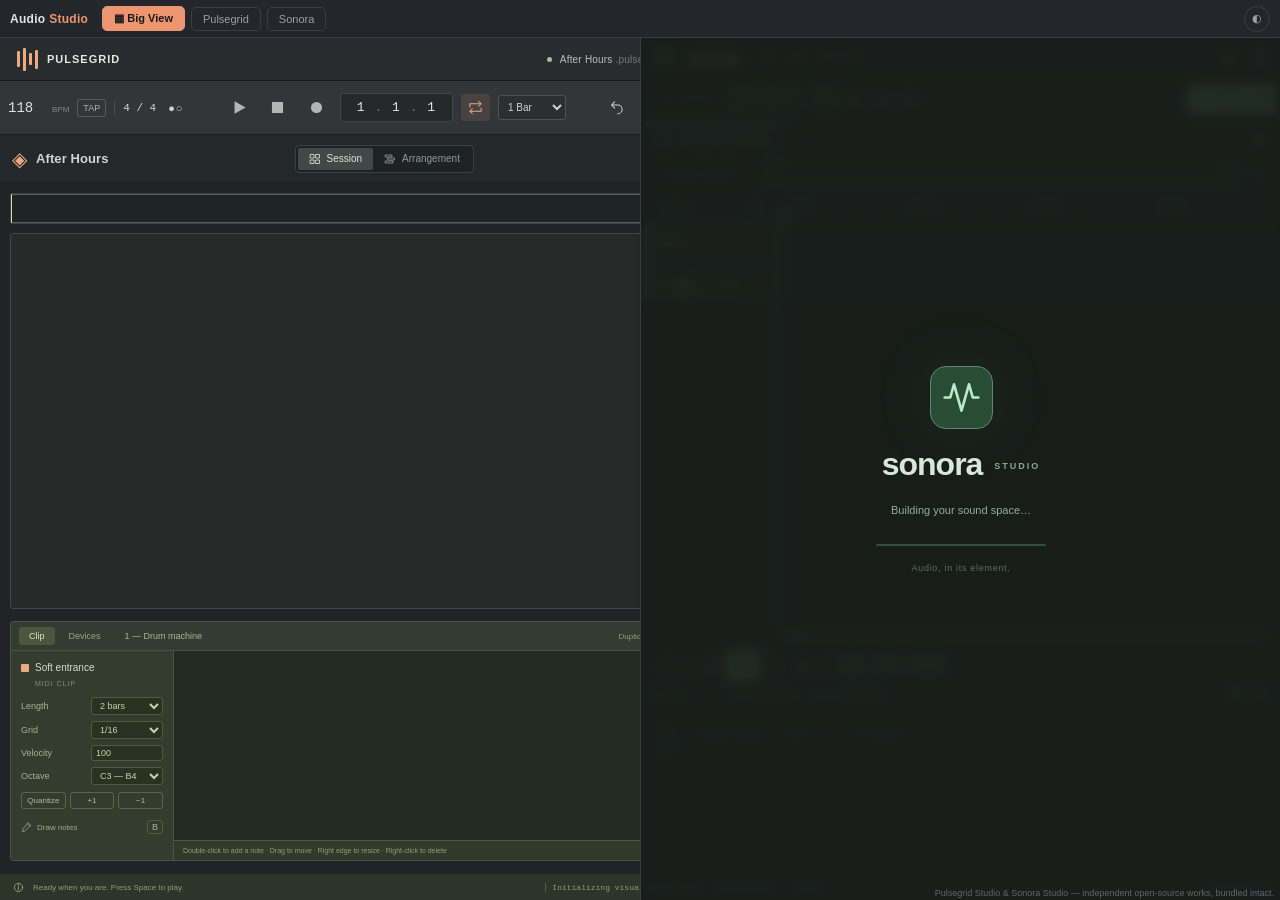
==== src/studio/studio-merged.html @ 15a8bd76 "feat: 融合 Pulsegrid+Sonora 为统一 Audio Studio（大界面/单工具/主题跟随，全部源码内联）" ====
<!DOCTYPE html>
<html lang="en" data-theme="dark">
<head>
<meta charset="utf-8">
<meta name="viewport" content="width=device-width,initial-scale=1">
<title>Audio Studio</title>
<style>
:root{color-scheme:dark;--s-bg:#181a1d;--s-panel:#23262a;--s-line:#3a3e44;--s-text:#e0e2e6;--s-muted:#9aa0a8;--s-accent:#ec956e;--s-accent2:#8ad8b5}
html[data-theme="light"]{color-scheme:light;--s-bg:#e8eaed;--s-panel:#ffffff;--s-line:#c9cdd2;--s-text:#20242a;--s-muted:#575e66;--s-accent:#c26a36;--s-accent2:#1a8f6a}
*{box-sizing:border-box}html,body{margin:0;height:100%;overflow:hidden;background:var(--s-bg);color:var(--s-text);font:12px -apple-system,BlinkMacSystemFont,'Segoe UI',sans-serif}
#bar{height:38px;display:flex;align-items:center;gap:6px;padding:0 10px;background:var(--s-panel);border-bottom:1px solid var(--s-line);user-select:none}
#bar .brand{font-weight:600;font-size:12px;margin-right:8px;letter-spacing:.3px}
#bar .brand i{font-style:normal;color:var(--s-accent)}
#bar .sp{flex:1}
#bar button{border:1px solid var(--s-line);background:transparent;color:var(--s-muted);border-radius:5px;padding:5px 11px;cursor:pointer;font-size:11px}
#bar button:hover{border-color:var(--s-accent)}
#bar button.active{background:var(--s-accent);border-color:var(--s-accent);color:#1b1c1e;font-weight:600}
#bar .theme{border-radius:50%;width:26px;height:26px;padding:0;display:flex;align-items:center;justify-content:center}
#stage{height:calc(100% - 38px)}
.frame{width:100%;height:100%;border:0;background:var(--s-bg)}
.split{display:flex}
.split .frame{width:50%;height:100%}
.split .sep{width:1px;background:var(--s-line)}
.hide{display:none}
.credit{position:fixed;bottom:2px;right:6px;font-size:9px;color:var(--s-muted);opacity:.55;pointer-events:none}
</style>
</head>
<body>
<div id="bar">
  <span class="brand">Audio <i>Studio</i></span>
  <button data-mode="split" class="active" title="Show both studios side by side">▦ Big View</button>
  <button data-mode="pulsegrid" title="Edit in Pulsegrid Studio">Pulsegrid</button>
  <button data-mode="sonora" title="Edit in Sonora Studio">Sonora</button>
  <span class="sp"></span>
  <button class="theme" id="themeBtn" title="Toggle dark / light theme">◐</button>
</div>
<div id="stage" class="split">
  <iframe id="pg" class="frame" title="Pulsegrid Studio"></iframe>
  <div class="sep"></div>
  <iframe id="so" class="frame" title="Sonora Studio"></iframe>
</div>
<div class="credit">Pulsegrid Studio & Sonora Studio — independent open-source works, bundled intact.</div>
<script>
(function(){
  var PG_HTML = `<!doctype html>
<html lang="en"><head><meta charset="utf-8"><meta name="viewport" content="width=device-width,initial-scale=1"><meta name="theme-color" content="#25272a"><title>Pulsegrid — After Hours</title><link rel="icon" href="data:image/svg+xml,%3Csvg xmlns='http://www.w3.org/2000/svg' viewBox='0 0 64 64'%3E%3Crect width='64' height='64' rx='14' fill='%2326292c'/%3E%3Cpath d='M15 24v25M25 15v34M35 23v26M45 12v37' stroke='%23edaa80' stroke-width='5'/%3E%3C/svg%3E"><style>
:root{--bg:#212326;--panel:#2b2e31;--panel-light:#34383b;--line:#414447;--line-dark:#202225;--text:#d2d3d2;--muted:#909596;--dim:#686e70;--accent:#edaa80;--mint:#b1d7a0;--browser:195px;--mono:'SFMono-Regular',Consolas,'Liberation Mono',monospace;color-scheme:dark;font-family:Inter,-apple-system,BlinkMacSystemFont,'Segoe UI',sans-serif;font-size:12px}
*{box-sizing:border-box}html,body{margin:0;height:100%;overflow:hidden;background:var(--bg);color:var(--text)}button,input,select{font:inherit;color:inherit}button{border:0;background:none;cursor:pointer;border-radius:3px;white-space:nowrap}button:hover{background:#ffffff0b;color:#fff}button:focus-visible,input:focus-visible,select:focus-visible{outline:1px solid var(--accent);outline-offset:2px}button:disabled{opacity:.35;cursor:default}input,select{border:1px solid #484d4f;border-radius:3px;background:#24272a;outline:0;min-width:0}input{padding:4px 6px}input[type=range]{appearance:none;height:3px;border:none;background:#555b5b;border-radius:2px;cursor:pointer;padding:0;accent-color:var(--accent)}input[type=range]::-webkit-slider-thumb{appearance:none;width:8px;height:13px;background:#cfd2cc;border:1px solid #272a2b;border-radius:2px}input[type=number]{appearance:textfield}input::-webkit-inner-spin-button{appearance:none}select{padding:3px 5px}svg{width:16px;height:16px;fill:none;stroke:currentColor;stroke-width:1.65;stroke-linecap:round;stroke-linejoin:round;flex-shrink:0;vertical-align:middle}.sprite{display:none}.hidden{display:none!important}kbd{font-family:inherit;font-size:9px;color:#a3a8a6;border:1px solid #55595a;border-radius:3px;padding:1px 4px}.icon-btn{display:flex;align-items:center;justify-content:center;width:29px;height:27px;flex-shrink:0}.icon-btn svg{width:15px;height:15px}.active{color:var(--accent)!important;background:#edaa801d!important}#app{height:100%;display:flex;flex-direction:column;min-width:780px}
.menubar{height:43px;flex-shrink:0;display:flex;align-items:center;gap:27px;padding:0 17px;border-bottom:1px solid #181b1d;background:#292c2e}.brand{display:flex;align-items:center;gap:9px;color:#e7e6e1;text-decoration:none;font-size:13px;letter-spacing:1.9px;font-weight:720}.brandmark{display:flex;align-items:center;gap:3px;height:23px}.brandmark i{width:3px;background:var(--accent);height:16px;border-radius:1px}.brandmark i:nth-child(2){height:23px}.brandmark i:nth-child(3){height:12px}.brandmark i:nth-child(4){height:19px}.edition{font-size:8px;color:#7d8484;letter-spacing:1.3px;margin-left:-3px;margin-top:3px}.menubar nav{display:flex;gap:1px}.menubar nav button{padding:5px 9px;font-size:11px;color:#a4aaa9}.project-title{display:flex;align-items:center;gap:8px;margin-left:auto;font-size:11px;letter-spacing:.2px;color:#bac0bc}.project-dot{width:5px;height:5px;background:#a9bd9a;border-radius:50%}.project-format{color:#727978;margin-left:-5px}.audio-state{font-size:10px;display:flex;align-items:center;gap:7px;border:1px solid #4a514a;padding:5px 9px;color:#bcc9b3}.status-led{display:inline-block;width:5px;height:5px;border-radius:50%;background:#7c8680}.audio-state.running .status-led{background:#b7d09b;box-shadow:0 0 7px #b7d09b44}.transport{height:54px;background:#333638;display:flex;align-items:center;justify-content:space-between;border-bottom:1px solid #1a1d1f;padding:0 13px;gap:15px;flex-shrink:0}.transport-left,.transport-center,.transport-right{display:flex;align-items:center;gap:8px}.transport-left{gap:12px}.tempo-field{display:flex;align-items:baseline;gap:5px}.tempo-field>span{font-size:8px;font-weight:600;color:#8d9492;letter-spacing:1px}.tempo-field input{background:transparent;border:0;width:39px;padding:0;font-family:var(--mono);font-size:14px;color:#e1e0d9}.tempo-field small{font-size:8px;color:#818985}#tap{border:1px solid #555b5b;padding:3px 5px;font-size:9px;color:#aeb3ae}.time-signature{font:11px var(--mono);border-left:1px solid #4a4f4f;padding-left:12px}.metronome{font-size:11px;display:flex;gap:1px;padding:4px}.transport-btn{width:31px;height:31px;padding:6px;color:#b2b7b3}.transport-btn svg{width:19px;height:19px}.transport-btn.playing{color:var(--mint)}.transport-btn.record.recording{color:#e6837a;background:#e6837a18}.position{font-family:var(--mono);font-size:15px;color:#e6e3d9;letter-spacing:1px;min-width:128px;background:#25292a;padding:6px 11px;border:1px solid #404646;border-radius:3px;text-align:center;font-variant-numeric:tabular-nums}.position span{color:#65706a}#quantum{font-size:10px;width:68px;background:#2b2f31;border-color:#4c5151;height:25px}.export-button{display:flex;align-items:center;gap:6px;font-size:10px;padding:7px 10px;border:1px solid #747064;color:#e0d9c9;background:#a6977210}.export-button svg{width:13px;height:13px}.workspace{display:flex;flex:1;min-height:0}.browser{width:var(--browser);flex-shrink:0;background:#292c2e;border-right:1px solid #171a1b;display:flex;flex-direction:column;overflow:hidden;padding:15px 10px 10px}.search{display:flex;align-items:center;border:1px solid #454b4d;background:#232729;border-radius:4px;height:29px;padding:0 6px;gap:5px;margin-bottom:22px}.search svg{color:#8e9595;width:13px;height:13px}.search input{padding:0;border:0;background:none;min-width:0;width:100%;font-size:10px}.search kbd{border:0;color:#737c79;white-space:nowrap;font-size:8px}.browser-heading{display:flex;justify-content:space-between;align-items:center;font-size:8px;letter-spacing:1.6px;font-weight:700;color:#818986;padding:0 8px;margin-bottom:8px}.browser-heading button{font-size:13px;color:#949d96}.category{display:flex;align-items:center;gap:9px;width:100%;padding:7px 9px;font-size:11px;text-align:left;color:#b1b7b4}.category svg{width:13px;height:13px;color:#8f9792}.category.selected{background:#414646;color:#e2e5da}.category.selected svg{color:var(--accent)}.collection{font-size:10px;padding:6px 9px}.collection i{width:5px;height:5px;border-radius:1px}.collection span{margin-left:auto;font:9px var(--mono);color:#8c958e}.collection+.browser-heading{margin-top:24px}.browser-divider{border-top:1px solid #3c4241;padding-top:18px;margin-top:20px;margin-bottom:9px}.browser-divider span:last-child{font-family:var(--mono);font-weight:400;color:#747f78}.library{display:flex;flex-direction:column;gap:2px;overflow-y:auto;min-height:65px}.library-item{display:flex;align-items:center;gap:8px;text-align:left;padding:8px 6px;font-size:10px;color:#b7c0b8}.library-item svg{width:12px;height:12px;color:#838e85}.library-item:hover{background:#373e3b}.library-item .preset-tag{font:7px var(--mono);color:#747e76;margin-left:auto}.import-button{display:flex;align-items:center;gap:6px;margin:14px 5px;padding:8px;border:1px dashed #48514a;font-size:10px;color:#a5b29f;justify-content:center}.import-button svg{width:12px;height:12px}.browser-footer{margin-top:auto;padding:25px 9px 9px;border-top:1px solid #3b423e}.tiny-wave{font-size:17px;color:#879a7c;letter-spacing:3px}.browser-footer div{margin-top:10px;font-size:12px;line-height:1.6;color:#8d9a8c;font-weight:350}.browser-footer strong{color:#bdc7b6;font-weight:500}.browser-footer>span:last-child{display:block;font-size:9px;line-height:1.6;color:#727f73;margin-top:14px}.main-area{display:flex;flex-direction:column;min-width:0;flex:1;overflow:hidden}.set-toolbar{height:48px;display:flex;align-items:center;justify-content:space-between;padding:0 16px;gap:10px;background:#24282a;flex-shrink:0;border-bottom:1px solid #1a1e20}.set-heading{display:flex;align-items:center;gap:9px}.set-icon{font-size:20px;color:var(--accent)}.set-heading strong{font-size:13px;font-weight:550;letter-spacing:.1px}.set-tag{border:1px solid #414946;border-radius:3px;padding:2px 5px;font-size:7px;color:#89988e;letter-spacing:1px;margin-left:4px}.view-switch{display:flex;align-items:center;background:#1e2224;border:1px solid #3a4241;border-radius:4px;padding:2px}.view-switch button{display:flex;align-items:center;gap:6px;font-size:10px;padding:5px 11px;color:#8e9a93;border-radius:2px}.view-switch button svg{width:12px;height:12px}.view-switch button.selected{background:#414846;color:#e0e3d9}.set-tools{display:flex;gap:14px}.set-tools button{font-size:10px;color:#a3afa5}.set-tools svg{width:12px;height:12px;margin-right:3px}.overview{position:relative;margin:10px 15px 9px;height:31px;flex-shrink:0;background:#1c2222;border:1px solid #3b4440;overflow:hidden;border-radius:2px;cursor:crosshair}.overview-lanes{position:absolute;inset:4px 6px;display:flex;flex-direction:column;gap:2px;opacity:.45}.overview-lane{display:flex;gap:2px;height:3px;width:100%}.overview-lane span{height:3px}.overview-window{position:absolute;inset:0;pointer-events:none;border:1px solid #9baba06e;background:#c3d5c603}.overview-position{position:absolute;top:0;bottom:0;width:1px;background:#ddd5b4;left:0}.session{flex:1;min-height:290px;display:flex;margin:0 15px 12px;border:1px solid #414744;border-radius:3px;overflow:auto;background:#262b29}.track-grid{display:grid;grid-auto-flow:column;grid-auto-columns:minmax(105px,1fr);flex:1;min-width:0}.track{display:flex;flex-direction:column;min-width:0;border-right:1px solid #202622;background:#2b302e}.track-header{height:36px;flex-shrink:0;background:var(--track-color);color:#262d29;display:flex;align-items:center;padding:0 8px;gap:5px;cursor:pointer;position:relative;border-right:1px solid #0001}.track-header.selected:after{content:'';position:absolute;inset:3px;border:1px solid #18251e65;border-radius:2px;pointer-events:none}.track-number{font:9px var(--mono);opacity:.65}.track-header strong{font-size:10px;font-weight:650;white-space:nowrap;overflow:hidden;text-overflow:ellipsis}.track-header svg{width:12px;height:12px;margin-left:auto;opacity:.65}.clip-slots{display:flex;flex-direction:column;flex-shrink:0}.clip-slot{height:48px;border-bottom:1px solid #1d2420;position:relative;padding:4px;background:#252c29}.clip-slot:nth-child(2n){background:#282f2b}.clip-slot.empty{background-image:linear-gradient(90deg,#313b32 1px,transparent 1px);background-size:100% 100%}.empty-slot-button{width:100%;height:100%;display:flex;align-items:center;justify-content:center;color:#546451;opacity:0;font-size:20px}.clip-slot.empty:hover .empty-slot-button{opacity:1}.clip{height:100%;background:color-mix(in srgb,var(--track-color) 32%,#2b322c);border:1px solid color-mix(in srgb,var(--track-color) 50%,#293129);border-radius:2px;overflow:hidden;position:relative;cursor:pointer;transition:filter .1s}.clip.selected{outline:1px solid #ece7cc;outline-offset:0}.clip.playing{background:color-mix(in srgb,var(--track-color) 55%,#2b342a)}.clip.queued{animation:queue-flash .6s infinite alternate}.clip-top{display:flex;align-items:center;height:17px;position:relative;z-index:1}.clip-launch{padding:1px 2px;width:20px;height:17px;border-radius:0;color:color-mix(in srgb,var(--track-color) 85%,white)}.clip-launch svg{height:9px;width:9px}.clip.playing .clip-launch{color:#e9f6b9}.clip-name{font-size:9px;color:#e2e6d7;white-space:nowrap;overflow:hidden;text-overflow:ellipsis;padding-right:3px;font-weight:500}.clip-preview{position:absolute;left:22px;right:5px;bottom:5px;height:12px;opacity:.68}.clip-note{position:absolute;height:2px;min-width:2px;background:var(--track-color);border-radius:.5px}.clip-progress{position:absolute;left:0;top:0;bottom:0;width:1px;background:#f0efd580;pointer-events:none}.clip-audio-line{display:flex;height:11px;align-items:center;gap:1px}.clip-audio-line i{width:2px;flex:1;background:var(--track-color);min-height:1px}.track-stop{height:27px;border-bottom:1px solid #424c43;display:flex;justify-content:space-between;align-items:center;padding:0 10px;flex-shrink:0;background:#313930}.track-stop button{font-size:10px;color:#8e9a83;padding:0}.track-stop span{font:8px var(--mono);color:#77836e}.track-mixer{display:flex;flex-direction:column;align-items:center;flex:1;min-height:105px;padding:9px 8px 7px;gap:7px;background:linear-gradient(#30392f,#2a3229)}.routing{font-size:8px;color:#8e9f87;display:flex;justify-content:space-between;width:100%;border:1px solid #485541;border-radius:2px;padding:3px 5px;white-space:nowrap}.pan-row{display:flex;gap:5px;align-items:center;width:100%;font:8px var(--mono);color:#849578}.pan-row input{width:100%}.mixer-center{display:flex;align-items:stretch;justify-content:center;gap:9px;flex:1;min-height:49px;max-height:97px;width:100%}.volume-control{writing-mode:vertical-lr;direction:rtl;width:15px!important;height:100%!important;min-height:45px;flex-shrink:0;background:none!important;appearance:none!important}.volume-control::-webkit-slider-thumb{width:22px!important;height:10px!important;background:#c7d0b5!important;border-radius:1px!important}.meter-scale{font:7px var(--mono);color:#65765b;display:flex;flex-direction:column;justify-content:space-between;text-align:right;padding:1px}.meter-pair{display:flex;gap:2px;height:100%;min-height:45px;align-items:flex-end;background:#1c271a;padding:2px;border-radius:2px}.meter-well{width:5px;height:100%;min-height:41px;position:relative;background:repeating-linear-gradient(to top,#33462b 0,#33462b 3px,transparent 3px,transparent 5px)}.meter-fill{position:absolute;bottom:0;width:100%;height:0;background:repeating-linear-gradient(to top,#b6d983 0,#b6d983 3px,transparent 3px,transparent 5px);max-height:100%}.volume-label{font:9px var(--mono);color:#b7cba3;min-width:38px;text-align:center}.track-buttons{display:flex;gap:4px;justify-content:center}.track-buttons button{min-width:22px;height:18px;border:1px solid #56684a;border-radius:2px;font-size:9px;padding:1px 6px;color:#91a382}.track-buttons .track-activate{background:var(--track-color);border-color:var(--track-color);color:#2e3628}.track-buttons .track-activate.muted{background:#515c45;border-color:#515c45;color:#82916f}.track-buttons .solo.on{background:#78b6bc;color:#132d2e;border-color:#78b6bc}.track-buttons .arm.on{background:#d58e7e;color:#3b2520;border-color:#d58e7e}.track-buttons .arm{font-size:8px}.scene-column{width:124px;flex-shrink:0;display:flex;flex-direction:column;background:#333a30;border-left:1px solid #444f3c}.master-header{height:36px;display:flex;align-items:center;justify-content:space-between;padding:0 11px;background:#babf9d;color:#303727;font-size:10px;font-weight:650}.scene-launch{height:48px;display:flex;align-items:center;gap:7px;padding:0 10px;flex-shrink:0;border-bottom:1px solid #242d22;text-align:left;border-radius:0;font-size:9px;color:#b4c3a6}.scene-launch:hover{background:#44523b}.scene-launch svg{width:9px;height:9px;color:#8f9e7e}.scene-launch .scene-number{font:8px var(--mono);color:#7d906b}.scene-launch.selected{background:#424d38;color:#dce1c7}.stop-all{height:27px;display:flex;align-items:center;gap:9px;padding:0 13px;flex-shrink:0;border-bottom:1px solid #505d42;font-size:8px;color:#9faf8a}.stop-all svg{width:7px;height:7px}.master-mixer{display:flex;gap:10px;align-items:center;justify-content:center;flex:1;min-height:100px;padding:10px}.master-main{display:flex;flex-direction:column;align-items:center;gap:8px;height:100%}.master-main .meter-pair{min-height:45px;flex:1}.master-main label{font-size:8px;letter-spacing:1px;color:#829573}.master-volume{width:13px!important}.master-value{font:9px var(--mono);color:#cdd3af}.arrangement{margin:0 15px 12px;flex:1;min-height:290px;display:flex;flex-direction:column;border:1px solid #414744;border-radius:3px;overflow:hidden}.arrangement-tools{height:32px;display:flex;align-items:center;gap:12px;padding:0 10px;background:#303732;font-size:9px;flex-shrink:0}.arrangement-tools>span:first-child{font-size:8px;letter-spacing:1px;color:#8c9b8b}.arrangement-tools label{font-size:9px;display:flex;align-items:center;gap:5px}.arrangement-tools select{font-size:9px;padding:1px 3px}.arrangement-tools button{padding:4px 6px;border:1px solid #52604b;font-size:9px}.arrangement-tools>span:last-child{font-size:8px;color:#85927f;margin-left:auto}.arrangement-body{position:relative;flex:1;min-height:0;overflow:hidden}.arrangement-body canvas{position:absolute;inset:0;width:100%;height:100%;touch-action:none}.arrangement-labels{position:absolute;inset:25px auto 0 0;width:126px;z-index:2;pointer-events:none}.arrangement-track-label{display:flex;gap:7px;align-items:center;font-size:9px;padding:0 8px;color:#dae1d3;border-bottom:1px solid #1b261b;background:#30392cf0;pointer-events:auto;cursor:pointer;border-left:3px solid var(--track-color)}.arrangement-track-label.selected{background:#454f39f5}.arrangement-ruler{position:absolute;left:126px;right:0;top:0;height:25px;pointer-events:none;font:9px var(--mono);color:#9aaa8f}.arrangement-ruler span{position:absolute;top:7px}.arrangement-clip-labels{position:absolute;inset:0;pointer-events:none;overflow:hidden}.arrangement-clip-label{position:absolute;font-size:8px;overflow:hidden;white-space:nowrap;color:#e4e9d8;line-height:16px;padding-left:5px}.detail{height:258px;min-height:258px;margin:0 15px 12px;flex-shrink:0;border:1px solid #4a5346;border-radius:3px;overflow:hidden;background:#2c332c}.detail.collapsed{height:29px;min-height:29px}.detail-tabs{height:29px;display:flex;align-items:center;padding:0 8px;gap:4px;border-bottom:1px solid #48513f;background:#333c30}.detail-tabs>button{font-size:9px;padding:4px 10px;color:#96a58b}.detail-tabs>button.selected{color:#e4e5cd;color:#e4e5cd;background:#4a563e}.detail-track{margin-left:10px;font-size:9px;color:#a8b797;white-space:nowrap;overflow:hidden;text-overflow:ellipsis}.detail-spacer{flex:1}.detail-tabs>button:nth-last-child(2),.detail-tabs>button:nth-last-child(3){font-size:8px;color:#8d9d7d}.clip-detail{display:flex;height:calc(100% - 29px)}.clip-properties{width:163px;flex-shrink:0;background:#333c2f;border-right:1px solid #4a5640;padding:11px 10px;font-size:9px;overflow:auto}.clip-name-line{display:flex;align-items:center;gap:6px;margin-bottom:3px}.clip-name-line i{height:8px;width:8px;border-radius:1px;background:#edaa80;flex-shrink:0}.clip-name-line input{border:0;background:none;padding:0;color:#d9ddc6;font-size:10px;width:100%;font-weight:500}.clip-type{font-size:7px;color:#809171;letter-spacing:1px;margin:7px 0 10px 14px}.clip-properties label{display:flex;align-items:center;justify-content:space-between;margin:6px 0;font-size:9px;color:#a4b495;gap:5px}.clip-properties select,.clip-properties input[type=number]{background:#283221;border-color:#4c5c3d;padding:2px 4px;width:72px;font-size:9px;color:#c4d2ae}.small-button-row{display:flex;gap:4px;margin:7px 0}.small-button-row button{padding:3px 5px;border:1px solid #556745;color:#b0c198;font-size:8px;flex:1}.pencil{display:flex;align-items:center;gap:5px;width:100%;font-size:8px;color:#9caf83;padding:4px 0;margin-top:6px}.pencil svg{height:11px;width:11px}.pencil kbd{margin-left:auto;border-color:#4d613a;color:#a2b887}.pencil.active{padding-left:5px}.editor-wrap{position:relative;flex:1;min-width:0;overflow:hidden;background:#232b21}.editor-wrap canvas{width:100%;height:100%;display:block;touch-action:none}.editor-ruler{height:21px;position:absolute;left:43px;right:0;top:0;pointer-events:none;z-index:1;font:8px var(--mono);color:#a1b28e}.editor-ruler span{position:absolute;top:6px}.piano-keys{position:absolute;left:0;top:22px;bottom:35px;width:43px;z-index:2}.piano-key{height:calc(100% / 24);background:#8d9980;border-bottom:1px solid #566648;color:#26341f;font:7px var(--mono);display:flex;align-items:center;justify-content:flex-end;padding-right:4px;cursor:pointer}.piano-key.black{background:#35402e;color:#7b906a;margin-right:9px;border-right:1px solid #222e1b}.piano-key.root{background:#b2c69a;color:#2b3d20}.editor-caption{height:20px;position:absolute;bottom:0;left:0;right:0;background:#303b2bf5;border-top:1px solid #4a5c3c;display:flex;align-items:center;justify-content:space-between;padding:0 9px;font-size:7px;color:#8ea175;pointer-events:none}.editor-caption>span:last-child{font-family:var(--mono);color:#9cb386}.editor-empty{position:absolute;inset:0;display:flex;align-items:center;justify-content:center;flex-direction:column;gap:8px;background:#232c22;color:#a1b68b}.editor-empty svg{width:25px;height:25px;color:#708b59}.editor-empty strong{font-size:13px;font-weight:450}.editor-empty span{font-size:9px;color:#748b60}.devices-detail{display:flex;gap:10px;padding:12px;height:calc(100% - 29px);overflow:auto;background:#252e22}.device{min-width:170px;width:190px;flex-shrink:0;border:1px solid #536744;border-radius:4px;background:#33412c;overflow:hidden}.device-header{height:28px;padding:0 9px;display:flex;align-items:center;justify-content:space-between;background:#48593a;font-size:9px;color:#d2ddbb}.device-power{width:7px;height:7px;border-radius:50%;background:#c4dc88;margin-right:6px}.device-header span:first-child{display:flex;align-items:center}.device-header small{font-size:7px;color:#99af7c}.device-body{padding:9px}.device select{width:100%;font-size:10px;background:#2b3923;border-color:#5e7648}.device label{display:flex;align-items:center;justify-content:space-between;font-size:8px;gap:7px;color:#adc296;margin-top:9px}.device label input[type=range]{width:74px}.device label output{font:8px var(--mono);color:#cedcb6;width:28px;text-align:right}.device label input[type=number]{width:48px;font-size:9px;background:#2b3923;border-color:#5e7648}.device-label{display:block;font-size:8px;color:#9ab67d;margin-bottom:7px}.device-extra{font-size:8px;color:#8fac72;line-height:1.6;margin-top:9px}.device-add{border:1px dashed #4a6137;color:#7f9c65;min-width:100px;display:flex;align-items:center;justify-content:center;flex-direction:column;gap:9px;font-size:9px;padding:10px;text-align:center}.device-wave{height:20px;display:flex;align-items:center;gap:3px;margin-top:8px}.device-wave i{height:1px;background:#aac781;flex:1}.statusbar{height:27px;display:flex;align-items:center;justify-content:space-between;padding:0 13px;background:#2d352b;border-top:1px solid #1d271c;flex-shrink:0;font-size:8px;color:#879f73;gap:15px}.status-left,.status-right{display:flex;align-items:center;gap:9px;white-space:nowrap;min-width:0}.status-left svg{width:11px;height:11px;color:#a4bd89}.status-left span{overflow:hidden;text-overflow:ellipsis}.status-right{font-family:var(--mono);font-size:8px}.status-separator{height:9px;width:1px;background:#4e6440}.status-right button{font-size:7px;border:1px solid #607950;padding:1px 4px;color:#abc38f}.version{color:#63804f;font-size:8px}.toast{position:fixed;bottom:43px;left:50%;transform:translate(-50%,10px);opacity:0;pointer-events:none;background:#e7e7d8;color:#2b3424;border:1px solid #f2eed9;border-radius:5px;padding:11px 18px;font-size:11px;max-width:min(90vw,580px);z-index:30;box-shadow:0 7px 30px #0006;transition:opacity .15s,transform .15s}.toast.show{opacity:1;transform:translate(-50%,0)}.toast.error{background:#eed1c0;border-color:#d88a69;color:#5b2920}.popup-menu{position:fixed;z-index:40;min-width:190px;max-height:70vh;overflow:auto;padding:5px;background:#353d32;border:1px solid #68735b;border-radius:5px;box-shadow:0 8px 24px #0007}.popup-menu button{display:flex;width:100%;justify-content:space-between;padding:9px 11px;font-size:11px;color:#c9d3b9}.popup-menu button:hover{background:#526046}.popup-menu hr{border:0;border-top:1px solid #576349;margin:3px 4px}dialog{border:1px solid #5f6b54;border-radius:10px;background:#30372d;color:#c9d2bd;width:435px;padding:25px;box-shadow:0 25px 100px #0009}dialog::backdrop{background:#101811b8;backdrop-filter:blur(5px)}dialog header{display:flex;align-items:flex-start;justify-content:space-between}.eyebrow{font-size:8px;letter-spacing:2px;color:#b2c699}dialog h2{font-size:25px;line-height:1.2;font-weight:500;letter-spacing:-.8px;margin:9px 0 7px;color:#e8eadb}.dialog-close{font-size:25px;line-height:1;padding:0;color:#9aaa89}dialog p{font-size:11px;line-height:1.7;color:#a8b498;margin:13px 0 21px}dialog form>label{display:flex;align-items:center;justify-content:space-between;margin:12px 0;font-size:11px}dialog select{background:#252e20;border-color:#61714d;width:185px;padding:7px 10px;font-size:11px}.export-note{font-size:9px;line-height:1.7;color:#91a47d;background:#283122;padding:10px;margin:20px 0;border-radius:4px}.primary{width:100%;padding:12px 15px;font-size:12px;color:#2b3622;background:#c5d79c;font-weight:550;border:1px solid #d9e6b5;border-radius:5px;display:flex;justify-content:space-between;align-items:center}.primary:hover{background:#d4e5ad;color:#26381a}progress{width:100%;height:5px;accent-color:#c3d590;margin:5px 0 18px}#cancel-export{width:100%;padding:10px;margin-top:8px;color:#d1b69b;border:1px solid #75634f}#help-dialog{width:740px;max-width:90vw}.help-columns{display:grid;grid-template-columns:1fr 1fr;gap:25px}.help-columns h3{font-size:13px;font-weight:500;color:#d1dabf;margin-bottom:0}.help-columns p{font-size:11px;line-height:1.8;margin:10px 0}.help-fine{border-top:1px solid #536146;padding-top:12px;font-size:9px!important;color:#899e71!important}.drag-overlay:after{content:'Drop audio to create a sample clip';position:fixed;inset:100px 20px 40px;background:#27351de8;border:2px dashed #abc384;display:flex;align-items:center;justify-content:center;font-size:25px;z-index:50;pointer-events:none;border-radius:10px;color:#d8e6c2}.recording-indicator{color:#e7a995!important}.selected-note-info{color:#efcba0!important}*{scrollbar-width:thin;scrollbar-color:#506347 #263120}@keyframes queue-flash{from{filter:brightness(.85)}to{filter:brightness(1.4)}}
/* Compact laptops and landscape tablets retain the complete workstation; small screens scroll the session horizontally. */
@media(max-height:850px){.clip-slot,.scene-launch{height:42px}.track-mixer{gap:5px;min-height:95px;padding:7px}.detail{height:237px;min-height:237px}.browser-footer{padding-top:15px}.overview{height:25px;margin-top:8px;margin-bottom:7px}.set-toolbar{height:42px}.mixer-center{min-height:37px}.meter-pair{min-height:37px}.meter-well{min-height:33px}.volume-control{min-height:37px}.routing{padding:2px 4px}}@media(max-height:730px){.detail{height:212px;min-height:212px}.clip-slot,.scene-launch{height:34px}.clip-preview{height:7px;bottom:3px}.clip-note{height:1.5px}.track-header,.master-header{height:29px}.session,.arrangement{min-height:250px}.track-mixer{min-height:87px}.overview{height:21px;margin-top:5px;margin-bottom:5px}.browser-footer{display:none}.clip-properties{padding:7px}.clip-type{margin:5px 0}.clip-properties label{margin:4px 0}.transport{height:47px}.menubar{height:35px}}@media(max-width:1250px){:root{--browser:170px}.menubar{gap:15px}.menubar nav button{padding:5px 6px}.track-grid{grid-auto-columns:minmax(97px,1fr)}.transport{gap:8px}.transport-left{gap:8px}.tempo-field>span,.edition{display:none}.scene-column{width:106px}.session,.arrangement,.detail{margin-left:10px;margin-right:10px}.overview{margin-left:10px;margin-right:10px}.track-header{padding:0 5px}.track-header strong{font-size:9px}.scene-launch{padding:0 7px;font-size:8px}.clip-name{font-size:8px}.arrangement-tools>span:last-child{display:none}.set-tag{display:none}.project-title{font-size:10px}.transport-right{gap:3px}.position{min-width:113px;font-size:13px}.export-button{padding:7px}.status-right{gap:6px}.browser{padding-left:8px;padding-right:8px}}@media(max-width:980px){.browser{display:none}.menubar .project-title{margin-left:auto}.menubar nav{gap:0}.status-right .version,#save-status{display:none}.transport-left{gap:8px}.time-signature{padding-left:8px}.track-grid{grid-auto-columns:minmax(100px,1fr)}.session{overflow:auto}.track-grid{min-width:800px}.scene-column{position:sticky;right:0;z-index:3;box-shadow:-3px 0 8px #0003}.brand{font-size:11px;letter-spacing:1px}.set-toolbar{padding:0 12px}.detail{height:240px;min-height:240px}.export-button{font-size:9px}.transport-left .icon-btn{display:none}.help-columns{grid-template-columns:1fr}#help-dialog{max-height:85vh}}@media(max-width:780px){html,body{overflow-x:auto}.menubar nav{display:none}#app{min-width:760px}.project-title{margin-left:auto}.transport{padding:0 8px}.status-left{max-width:340px}.audio-state{font-size:9px}}

/* Keep the complete mixer visible as available workstation height changes. */
.clip-slot,.scene-launch{height:var(--slot-height,42px)}
.track-mixer{gap:5px;min-height:149px;flex:1;padding:8px 8px 7px}
.track-mixer .routing{padding:2px 5px;min-height:15px}
.track-mixer .mixer-center{min-height:47px;max-height:85px}
.track-mixer .volume-label{line-height:11px}
.volume-control{appearance:none!important;background:#485541!important;width:4px!important;min-height:47px;border-radius:0!important;margin:0 7px}
.volume-control::-webkit-slider-runnable-track{background:#172414;border:1px solid #526344;width:4px;height:100%;border-radius:2px}
.volume-control::-webkit-slider-thumb{appearance:none!important;background:#d7dcc4!important;width:19px!important;height:8px!important;border:1px solid #1b2517!important;border-radius:1px!important;margin-left:-8px}
.overview-lane{position:relative}
.device-body .import-button{margin:8px 0;padding:6px}
@media(max-height:730px){.track-mixer{min-height:140px;gap:4px;padding:6px}}
.track-grid{grid-template-rows:minmax(0,1fr)}
.track{min-height:0}
.track-mixer{flex-basis:0}

</style>
<style id="rw-light-theme">
html[data-theme="light"]{color-scheme:light!important;--bg:#eef0f2;--panel:#ffffff;--panel-light:#e7eaed;--line:#c9cdd2;--line-dark:#bcc1c7;--text:#20242a;--muted:#575e66;--dim:#878e96;--accent:#c26a36;--mint:#3f8f63;}
html[data-theme="light"] input,html[data-theme="light"] select{background:#fff;color:#20242a;border-color:#c9cdd2}
html[data-theme="light"] button:not(:disabled):hover{background:rgba(0,0,0,.06);color:#20242a}
html[data-theme="light"] .status-led{filter:hue-rotate(0deg)}
</style>
</head>
<body>
<svg aria-hidden="true" class="sprite" xmlns="http://www.w3.org/2000/svg"><defs>
<symbol id="i-play" viewBox="0 0 24 24"><path d="m7 4 14 8-14 8Z" fill="currentColor" stroke="none"/></symbol>
<symbol id="i-stop" viewBox="0 0 24 24"><path d="M5 5h14v14H5Z" fill="currentColor" stroke="none"/></symbol>
<symbol id="i-record" viewBox="0 0 24 24"><circle cx="12" cy="12" r="7" fill="currentColor" stroke="none"/></symbol>
<symbol id="i-search" viewBox="0 0 24 24"><circle cx="10" cy="10" r="6"/><path d="m15 15 5 5"/></symbol>
<symbol id="i-folder" viewBox="0 0 24 24"><path d="M3 7V5h7l2 3h9v12H3Z"/></symbol>
<symbol id="i-grid" viewBox="0 0 24 24"><path d="M3 3h7v7H3Zm11 0h7v7h-7ZM3 14h7v7H3Zm11 0h7v7h-7Z"/></symbol>
<symbol id="i-arrange" viewBox="0 0 24 24"><path d="M3 4h13v4H3Zm5 6h13v4H8ZM3 16h15v4H3Z"/></symbol>
<symbol id="i-wave" viewBox="0 0 24 24"><path d="M2 11v2m4-6v10m4-15v20m4-16v12m4-9v6m4-4v2"/></symbol>
<symbol id="i-key" viewBox="0 0 24 24"><path d="M3 4h18v16H3Zm6 0v16m6-16v16"/><path d="M7 4v8m6-8v8m6-8v8" stroke-width="3"/></symbol>
<symbol id="i-knob" viewBox="0 0 24 24"><circle cx="12" cy="12" r="8"/><path d="m12 12 3-5"/></symbol>
<symbol id="i-drum" viewBox="0 0 24 24"><ellipse cx="12" cy="8" rx="9" ry="4"/><path d="M3 8v9c4 5 14 5 18 0V8M7 11v7m10-7v7"/></symbol>
<symbol id="i-plus" viewBox="0 0 24 24"><path d="M12 5v14M5 12h14"/></symbol>
<symbol id="i-save" viewBox="0 0 24 24"><path d="M4 3h13l4 4v14H3V3Zm3 0v7h10V3M7 21v-7h10v7"/></symbol>
<symbol id="i-download" viewBox="0 0 24 24"><path d="M12 3v12m-5-5 5 5 5-5M4 16v5h16v-5"/></symbol>
<symbol id="i-headphones" viewBox="0 0 24 24"><path d="M4 14V11a8 8 0 0 1 16 0v3M4 13H2v8h5v-8Zm16 0h2v8h-5v-8Z"/></symbol>
<symbol id="i-loop" viewBox="0 0 24 24"><path d="m17 2 4 4-4 4M3 11V6h18M7 22l-4-4 4-4m14-1v5H3"/></symbol>
<symbol id="i-undo" viewBox="0 0 24 24"><path d="M5 8h9a7 7 0 0 1 0 14M9 3 4 8l5 5"/></symbol>
<symbol id="i-mic" viewBox="0 0 24 24"><rect x="8" y="2" width="8" height="13" rx="4"/><path d="M5 10v2a7 7 0 0 0 14 0v-2M12 19v3m-5 0h10"/></symbol>
<symbol id="i-pencil" viewBox="0 0 24 24"><path d="m4 16-1 5 5-1L21 7l-5-5Zm10-12 6 6"/></symbol>
<symbol id="i-info" viewBox="0 0 24 24"><circle cx="12" cy="12" r="9"/><path d="M12 10v7m0-12v2"/></symbol>
</defs></svg>
<div id="app">
<header class="menubar"><a class="brand" href="#" aria-label="Pulsegrid home"><span class="brandmark"><i></i><i></i><i></i><i></i></span>PULSEGRID<span class="edition">STUDIO</span></a><nav aria-label="Application menu"><button data-action="file-menu">File</button><button data-action="edit-menu">Edit</button><button data-action="create-menu">Create</button><button data-action="view-menu">View</button><button data-action="help">Help</button></nav><div class="project-title"><span class="project-dot"></span><span id="project-title">After Hours</span><span class="project-format">.pulse</span></div><button id="audio-enable" class="audio-state" title="Initialize the real audio engine"><span class="status-led"></span>Enable audio</button></header>
<section class="transport" aria-label="Transport">
  <div class="transport-left"><button class="icon-btn" data-action="browser" title="Toggle browser"><svg><use href="#i-folder"/></svg></button><div class="tempo-field"><span>TEMPO</span><input id="tempo" aria-label="Tempo BPM" type="number" min="30" max="300" value="118" step="1"><small>BPM</small></div><button id="tap" title="Tap tempo">TAP</button><span class="time-signature" title="This version uses 4/4 time">4 / 4</span><button id="metronome" title="Metronome" aria-pressed="false" class="metronome"><span>●</span><span>○</span></button></div>
  <div class="transport-center"><button id="play" class="transport-btn" aria-label="Play or pause" title="Play / pause · Space"><svg><use href="#i-play"/></svg></button><button id="stop" class="transport-btn" aria-label="Stop" title="Stop and reset · Shift + Space"><svg><use href="#i-stop"/></svg></button><button id="record" class="transport-btn record" aria-label="Record" title="Record keyboard MIDI, or microphone on an audio track"><svg><use href="#i-record"/></svg></button><div id="position" class="position" title="Bar · Beat · Sixteenth">1 <span>.</span> 1 <span>.</span> 1</div><button id="loop" class="icon-btn active" title="Arrangement loop" aria-pressed="true"><svg><use href="#i-loop"/></svg></button><select id="quantum" title="Clip launch quantization" aria-label="Launch quantization"><option value="4">1 Bar</option><option value="8">2 Bars</option><option value="1">1 Beat</option><option value="0.25">1/16</option><option value="0">None</option></select></div>
  <div class="transport-right"><button id="undo" class="icon-btn" title="Undo · Ctrl/Cmd + Z"><svg><use href="#i-undo"/></svg></button><button id="save" class="icon-btn" title="Save project with samples · Ctrl/Cmd + S"><svg><use href="#i-save"/></svg></button><button id="export" class="export-button"><svg><use href="#i-download"/></svg>Export audio</button></div>
</section>
<div class="workspace">
<aside id="browser" class="browser">
  <div class="search"><svg><use href="#i-search"/></svg><input id="browser-search" placeholder="Search library" aria-label="Search library"><kbd>⌘ F</kbd></div>
  <div class="browser-heading">COLLECTIONS<button data-action="collections" title="About collections">+</button></div><button class="category collection" data-category="Favorites"><i style="background:#e9ad83"></i>Favorites<span>6</span></button><button class="category collection" data-category="Project"><i style="background:#9ec5b3"></i>Current project</button>
  <div class="browser-heading">LIBRARY</div><div id="categories"><button class="category selected" data-category="Sounds"><svg><use href="#i-wave"/></svg>Sounds</button><button class="category" data-category="Drums"><svg><use href="#i-drum"/></svg>Drums</button><button class="category" data-category="Instruments"><svg><use href="#i-key"/></svg>Instruments</button><button class="category" data-category="Audio Effects"><svg><use href="#i-knob"/></svg>Audio Effects</button><button class="category" data-category="Samples"><svg><use href="#i-folder"/></svg>Samples</button></div>
  <div class="browser-heading browser-divider"><span id="library-heading">SOUNDS</span><span id="library-count">6</span></div><div id="library" class="library"></div>
  <button class="import-button" data-action="import"><svg><use href="#i-plus"/></svg>Import audio</button><div class="browser-footer"><span class="tiny-wave">▁ ▃ ▆ ▂ ▅ ▁</span><div>Your next idea<br><strong>starts with a sound.</strong></div><span>Double-click a preset to load it.<br>Drop audio anywhere to import.</span></div>
</aside>
<main class="main-area">
<section class="set-toolbar"><div class="set-heading"><span class="set-icon">◈</span><strong id="set-name">After Hours</strong><span class="set-tag">LIVE SET</span></div><div class="view-switch" role="tablist"><button id="session-tab" role="tab" aria-selected="true" class="selected"><svg><use href="#i-grid"/></svg>Session</button><button id="arrangement-tab" role="tab" aria-selected="false"><svg><use href="#i-arrange"/></svg>Arrangement</button></div><div class="set-tools"><button data-action="add-midi" title="Add a MIDI track"><svg><use href="#i-plus"/></svg>Track</button><button data-action="rename" title="Rename this project">•••</button></div></section>
<div class="overview" id="overview" title="Click to seek in the 16-bar arrangement"><div class="overview-lanes"></div><div class="overview-window"></div><div class="overview-position" id="overview-position"></div></div>
<section id="session" class="session" aria-label="Session clip launcher"><div id="track-grid" class="track-grid"></div><div id="scene-column" class="scene-column"></div></section>
<section id="arrangement" class="arrangement hidden" aria-label="Arrangement timeline"><div class="arrangement-tools"><span>ARRANGEMENT</span><label>Visible bars <select id="timeline-bars"><option value="16">16</option><option value="8">8</option><option value="32">32</option><option value="64">64</option></select></label><button id="automation-toggle" title="Draw volume automation on the selected track">Automation</button><button data-action="arrange-scene" title="Append the selected scene as a four-bar section">+ Append scene</button><span>Drag clips to move · Drag right edge to resize · Double-click empty lane to insert</span></div><div id="arrangement-body" class="arrangement-body"><div id="arrangement-labels" class="arrangement-labels"></div><canvas id="arrangement-canvas" aria-label="Editable arrangement"></canvas><div id="arrangement-ruler" class="arrangement-ruler"></div><div id="arrangement-clip-labels" class="arrangement-clip-labels"></div></div></section>
<section id="detail" class="detail">
  <div class="detail-tabs"><button id="clip-tab" class="selected">Clip</button><button id="devices-tab">Devices</button><span class="detail-track" id="detail-track">1 — Drum machine</span><span class="detail-spacer"></span><button id="duplicate-clip" title="Duplicate the selected clip into the next available slot">Duplicate</button><button id="delete-clip" title="Delete selected clip">Delete</button><button id="detail-toggle" title="Collapse or expand detail editor">⌄</button></div>
  <div id="clip-detail" class="clip-detail"><aside class="clip-properties"><div class="clip-name-line"><i id="clip-color"></i><input id="clip-name" value="Soft entrance" aria-label="Clip name"></div><div class="clip-type" id="clip-type">MIDI CLIP</div><label>Length <select id="clip-length"><option value="4">1 bar</option><option value="8" selected>2 bars</option><option value="16">4 bars</option><option value="32">8 bars</option></select></label><label>Grid <select id="note-grid"><option value="1">1/4</option><option value="0.5">1/8</option><option value="0.25" selected>1/16</option><option value="0.125">1/32</option></select></label><div id="midi-properties"><label>Velocity <input id="velocity" type="number" min="1" max="127" value="100"></label><label>Octave <select id="octave"><option value="36">C2 — B3</option><option value="48" selected>C3 — B4</option><option value="60">C4 — B5</option><option value="24">C1 — B2</option><option value="72">C5 — B6</option></select></label><div class="small-button-row"><button id="quantize-notes">Quantize</button><button id="transpose-up" title="Transpose one semitone">+1</button><button id="transpose-down" title="Transpose one semitone">−1</button></div></div><div id="sample-properties" class="hidden"><label>Start % <input id="trim-start" type="number" min="0" max="99.9" step="0.1"></label><label>End % <input id="trim-end" type="number" min="0.1" max="100" step="0.1"></label><div class="small-button-row"><button id="sample-reverse">Reverse</button><button id="sample-warp">Repitch sync</button></div></div><button id="pencil" class="pencil" title="Draw mode · B"><svg><use href="#i-pencil"/></svg>Draw notes <kbd>B</kbd></button></aside>
  <div class="editor-wrap" id="editor-wrap"><div id="editor-ruler" class="editor-ruler"></div><div id="piano-keys" class="piano-keys"></div><canvas id="editor-canvas" aria-label="Piano roll and sample waveform editor"></canvas><div id="editor-empty" class="editor-empty hidden"><svg><use href="#i-plus"/></svg><strong>An empty space. A new idea.</strong><span>Double-click a clip slot to start, or drop an audio file.</span></div><div class="editor-caption"><span id="editor-hint">Double-click to add a note · Drag to move · Right edge to resize · Right-click to delete</span><span id="editor-info">C minor · 1/16</span></div></div></div>
  <div id="devices-detail" class="devices-detail hidden"></div>
</section>
</main>
</div>
<footer class="statusbar"><div class="status-left"><svg><use href="#i-info"/></svg><span id="status-message">Ready when you are. Press Space to play.</span></div><div class="status-right"><span id="save-status">Local-first</span><span class="status-separator"></span><span id="render-status">Initializing visuals…</span><span class="status-separator"></span><span id="audio-status">Audio idle</span><button id="midi-connect" title="Connect a MIDI input">MIDI</button><span class="version">v1.0</span></div></footer>
</div>
<div id="toast" class="toast" role="status"></div><div id="menu" class="popup-menu hidden"></div>
<dialog id="export-dialog"><form method="dialog"><header><div><span class="eyebrow">MAKE IT REAL</span><h2>Export your sound.</h2></div><button class="dialog-close" value="cancel" aria-label="Close export">×</button></header><p>A stereo WAV, rendered with the same instruments and effects as your live set.</p><label>Render source<select id="export-mode"><option value="session">Current Session clips</option><option value="arrangement">Arrangement</option></select></label><label>Length<select id="export-bars"><option value="2">2 bars</option><option value="4">4 bars</option><option value="8">8 bars</option><option value="16" selected>16 bars</option><option value="32">32 bars</option><option value="64">64 bars</option></select></label><label>Sample rate<select id="export-rate"><option value="44100">44,100 Hz</option><option value="48000" selected>48,000 Hz</option></select></label><label>Bit depth<select id="export-depth"><option value="16">16-bit PCM</option><option value="24" selected>24-bit PCM</option></select></label><label>Effects tail<select id="export-tail"><option value="0">None</option><option value="2" selected>2 seconds</option><option value="5">5 seconds</option><option value="8">8 seconds</option></select></label><div class="export-note">Internal lookahead latency is compensated. Session export starts the active clips together from beat one.</div><progress id="export-progress" value="0" max="1" class="hidden"></progress><button id="start-export" type="button" class="primary">Render WAV <span>↗</span></button><button id="cancel-export" type="button" class="hidden">Cancel rendering</button></form></dialog>
<dialog id="help-dialog"><form method="dialog"><header><div><span class="eyebrow">PULSEGRID STUDIO</span><h2>A space for your next idea.</h2></div><button class="dialog-close" aria-label="Close help">×</button></header><div class="help-columns"><section><h3>Make some noise</h3><p>Press <kbd>Space</kbd> to play. Launch individual clips with their triangle, or a full scene from the right-hand column. Launches wait for the selected quantization boundary.</p><p>Select a clip to edit. Double-click to add a note, drag to move, drag its right edge to resize. Right-click or <kbd>Delete</kbd> removes selected notes. <kbd>B</kbd> toggles drawing.</p><p>The computer keyboard <kbd>A W S E D F T G Y H U J K</kbd> plays C4–C5. <kbd>Z</kbd>/<kbd>X</kbd> changes octave. Web MIDI is available through the bottom MIDI button.</p></section><section><h3>Shape and arrange</h3><p><kbd>Tab</kbd> switches Session and Arrangement. Double-click an empty arrangement lane to insert its selected clip. Drag or resize instances without changing the source. The Automation button edits a track-volume envelope.</p><p>Drop an audio file to create a sample clip. Start and end markers, reverse, gain, and tempo-synced repitch are non-destructive. No phase-vocoder time stretching is claimed.</p><p>On MIDI tracks, Record overdubs keyboard/MIDI notes. On audio tracks, it requests microphone access and captures raw PCM. Monitoring is off by default to prevent feedback.</p></section></div><p class="help-fine">Local-first · No account · No external audio assets · Save embeds samples · Export renders actual audio<br>Independent software inspired by clip-based DAW workflows. Not affiliated with Ableton. No VST/AU hosting, pitch-preserving warping, or hard-real-time browser guarantee.</p><button class="primary">Back to the set</button></form></dialog>
<input id="audio-file" type="file" accept="audio/*,.wav,.aif,.aiff,.mp3,.ogg,.flac,.m4a" multiple hidden><input id="project-file" type="file" accept=".pulse,.json" hidden>
<script type="module">
(()=>{
'use strict';
const __modules=Object.create(null);
__modules["engine/model.js"]=(()=>{
/** Versioned, serializable musical model. Times are quarter-note beats; audio is referenced, never destructively edited. */
const VERSION = 1;
const COLORS = ['#efab85','#e3c777','#86b9db','#97c7ac','#b6a0d4','#76c4c2','#d997aa','#a7acb4'];
const uid = () => globalThis.crypto?.randomUUID?.() ?? \`id-\${Date.now()}-\${Math.random().toString(36).slice(2)}\`;
const clamp = (x,a,b) => Math.min(b,Math.max(a,x));
const clone = x => structuredClone(x);
const noteName = n => ['C','C♯','D','D♯','E','F','F♯','G','G♯','A','A♯','B'][((n%12)+12)%12]+(Math.floor(n/12)-1);
function makeTrack(name, instrument='poly', color=COLORS[0]) {
  return {id:uid(),name,type:instrument==='audio'?'audio':'midi',color,instrument,volume:.72,pan:0,mute:false,solo:false,arm:false,
    oscillator:instrument==='bass'?'square':instrument==='pluck'?'triangle':'saw',attack:instrument==='poly'?.022:.004,decay:.22,sustain:instrument==='pluck'?.12:.62,release:instrument==='poly'?.38:.16,
    cutoff:instrument==='bass'?1400:8500,resonance:.7,drive:0,delayMix:instrument==='pluck'?.22:0,delayBeats:.75,delayFeedback:.32,
    compressor:0,lookahead:0,monitor:false,sampleId:null,rootNote:60,clips:Array(5).fill(null),arrangement:[],automation:[]};
}
function makeClip(name, length=8, kind='midi') {
  return {id:uid(),name,kind,length,notes:[],sampleId:null,trimStart:0,trimEnd:1,reverse:false,warp:true,gain:1,fadeIn:.004,fadeOut:.015};
}
const n=(pitch,start,duration=.25,velocity=.8)=>({id:uid(),pitch,start,duration,velocity});
function demoProject(){
  const tracks=[makeTrack('Drum machine','drums'),makeTrack('Sub circuit','bass',COLORS[1]),makeTrack('Glass keys','poly',COLORS[2]),makeTrack('Prism arp','pluck',COLORS[3]),makeTrack('Night texture','audio',COLORS[4]),makeTrack('Pulse lead','poly',COLORS[5]),makeTrack('Percussion','drums',COLORS[6]),makeTrack('Audio input','audio',COLORS[7])];
  tracks[0].volume=.82; tracks[1].volume=.66; tracks[2].volume=.43; tracks[2].cutoff=3300; tracks[2].delayMix=.12; tracks[3].volume=.47; tracks[3].cutoff=6000; tracks[4].volume=.42; tracks[4].pan=-.2; tracks[5].volume=.35; tracks[5].pan=.17; tracks[5].cutoff=2600; tracks[5].oscillator='sine'; tracks[5].delayMix=.24; tracks[6].volume=.45; tracks[6].pan=.2;
  const bass=[36,36,43,39,34,34,41,39],chords=[[60,63,67,70],[58,62,65,69]], arp=[72,79,75,82,74,77,81,79];
  const names=[['Soft entrance','Four on the floor','Full circuit','Half time','Last pulse'],['Sub / C minor','Moving roots','Low orbit','Held roots','Sub fade'],['Glass / Cm9','Open voicing','Suspended light','Quiet chords','Afterglow'],['Scattered light','Prism / 1.16','High reflections','Two notes','Fading prism'],['Vinyl atmosphere','Night air','Wide atmosphere','Only air','Night closes'],['First signal','Distant melody','Open sky','Quiet signal','Return home'],['Shuffled hats','Perc / swing','Loose machinery','Ghost hits','Final hats']];
  for(let t=0;t<7;t++)for(let s=0;s<5;s++){
    const c=makeClip(names[t][s],8,t===4?'audio':'midi');
    if(t===0){for(let b=0;b<8;b++){if(s!==3||b%2===0)c.notes.push(n(36,b,.2,.92));if(b%2===1&&s!==0)c.notes.push(n(38,b,.2,.7));if(s!==3)c.notes.push(n(42,b+.5,.1,.36+(b%2)*.1));} }
    if(t===1)bass.forEach((p,i)=>{if(s===3&&i%2)return;c.notes.push(n(p,i+(s===2?.25:0),s===3?1.6:.62,.78)); if(s===2)c.notes.push(n(p+12,i+.75,.18,.48));});
    if(t===2)chords.forEach((ch,i)=>ch.forEach(p=>c.notes.push(n(p+(s===2?12:0),i*4,s===3?3.6:2.9,.57))));
    if(t===3){for(let i=0;i<(s===3?4:32);i++)c.notes.push(n(arp[(i+s)%8],s===3?i*2:i*.25,.16,s===0?.35:.58));}
    if(t===4)c.sampleId='factory-atmosphere';
    if(t===5)[[72,0,1.4],[75,2,.6],[79,3.5,.4],[74,4,1.5],[70,6.5,1]].forEach(([p,b,d])=>{if(s===0&&b>2)return;c.notes.push(n(p+(s===2?12:0),b,d,.48));});
    if(t===6)for(let i=0;i<16;i++){if(s===3&&i%4)continue;c.notes.push(n(i%4===3?46:42,i*.5+(i%2?.065:0),.08,i%2?.32:.19));}
    tracks[t].clips[s]=c;
  }
  for(const t of tracks)for(let s=0;s<4;s++)if(t.clips[s])t.arrangement.push({id:uid(),clipId:t.clips[s].id,start:s*16,length:16,offset:0});
  return {version:VERSION,id:uid(),name:'After Hours',bpm:118,timeSignature:[4,4],quantum:4,master:.76,loop:true,loopStart:0,loopEnd:64,mode:'session',scenes:['Soft entrance','Find the motion','Open sky','The breakdown','After hours'],tracks};
}
/** Factory assets are synthesized locally; no network, copyrighted loops, or hidden dependencies. */
function factorySamples(){
  const sampleRate=22050, len=Math.round(8*60/118*sampleRate),l=new Float32Array(len),r=new Float32Array(len);let seed=42817, z=0;
  for(let i=0;i<len;i++){seed^=seed<<13;seed^=seed>>>17;seed^=seed<<5;z=.985*z+.015*((seed>>>0)/2147483648-1);const t=i/sampleRate,fade=Math.min(1,i/1200,(len-i)/1200),tone=(Math.sin(2*Math.PI*130.8128*t)+.42*Math.sin(2*Math.PI*196*t)+.23*Math.sin(2*Math.PI*311.127*t))*.065;
    l[i]=(tone*(.75+.25*Math.sin(t*1.6))+z*.38)*fade;r[i]=(tone*(.75+.25*Math.cos(t*1.3))+z*.32)*fade;}
  return [{id:'factory-atmosphere',name:'Night air · synthesized.wav',sampleRate,channels:[l,r],frames:len}];
}
function validateProject(p){
  if(!p||p.version!==VERSION||!Array.isArray(p.tracks))throw new Error('This is not a Pulsegrid v1 project.');
  if(!Array.isArray(p.scenes)||p.scenes.length<1||p.scenes.length>32||p.scenes.some(s=>typeof s!=='string'||s.length>120))throw new Error('Invalid scene list.');
  if(typeof p.name!=='string'||p.name.length>120||!['session','arrangement'].includes(p.mode))throw new Error('Invalid project metadata.');
  if(p.tracks.length<1||p.tracks.length>16)throw new Error('Projects support 1–16 tracks.');
  if(!Number.isFinite(p.bpm)||p.bpm<30||p.bpm>300)throw new Error('Tempo must be 30–300 BPM.');
  if(!Number.isFinite(p.loopStart)||!Number.isFinite(p.loopEnd)||p.loopStart<0||p.loopEnd<=p.loopStart||p.loopEnd>100000)throw new Error('Invalid loop region.');
  p.master=clamp(Number(p.master)||0,0,1.5); p.quantum=[0,.25,1,4,8].includes(p.quantum)?p.quantum:4;
  const ids=new Set();
  for(const t of p.tracks){
    if(typeof t.name!=='string'||t.name.length>120||!/^#[a-f0-9]{6}$/i.test(t.color))throw new Error('Invalid track metadata.');
    if(!t.id||ids.has(t.id))throw new Error('Track IDs must be unique.');ids.add(t.id);
    if(!Array.isArray(t.clips)||t.clips.length>128||!Array.isArray(t.arrangement)||t.arrangement.length>4096)throw new Error('Invalid track structure.');
    if(!['drums','bass','poly','pluck','sampler','audio'].includes(t.instrument))throw new Error('Unknown instrument.');
    t.volume=clamp(Number(t.volume)||0,0,1.5);t.pan=clamp(Number(t.pan)||0,-1,1);t.cutoff=clamp(Number(t.cutoff)||8000,30,20000);t.lookahead=clamp(Math.round(Number(t.lookahead)||0),0,2048);
    const ranges={resonance:[.3,8,.7],drive:[0,1,0],delayMix:[0,1,0],delayFeedback:[0,.88,.3],delayBeats:[.0625,4,.5],compressor:[0,1,0],attack:[.001,4,.004],decay:[.001,4,.2],sustain:[0,1,.6],release:[.001,10,.2],rootNote:[0,127,60],recordOffset:[-500,500,0]};
    for(const [key,[min,max,fallback]] of Object.entries(ranges))t[key]=clamp(Number.isFinite(t[key])?t[key]:fallback,min,max);
    if(!['sine','triangle','saw','square'].includes(t.oscillator))t.oscillator='saw';
    if(t.type!=='audio'&&t.type!=='midi')throw new Error('Invalid track type.');
    while(t.clips.length<p.scenes.length)t.clips.push(null);
    const clips=new Set();
    for(const c of t.clips.filter(Boolean)){
      if(typeof c.id!=='string'||typeof c.name!=='string'||!['midi','audio'].includes(c.kind))throw new Error('Invalid clip metadata.');
      if(clips.has(c.id))throw new Error('Duplicate clip ID.');clips.add(c.id);
      if(!Number.isFinite(c.length)||c.length<=0||c.length>1024||!Array.isArray(c.notes)||c.notes.length>8192)throw new Error('Invalid clip.');
      if(![c.trimStart,c.trimEnd,c.gain,c.fadeIn,c.fadeOut].every(Number.isFinite))throw new Error('Invalid sample edits.');
      c.gain=clamp(c.gain,0,4);c.fadeIn=clamp(c.fadeIn,0,10);c.fadeOut=clamp(c.fadeOut,0,10);
      if(c.trimStart<0||c.trimEnd>1||c.trimEnd<=c.trimStart)throw new Error('Invalid non-destructive sample range.');
      for(const n of c.notes)if(![n.pitch,n.start,n.duration,n.velocity].every(Number.isFinite)||n.pitch<0||n.pitch>127||n.start<0||n.start>=c.length||n.duration<=0||n.duration>1024||n.velocity<0||n.velocity>1)throw new Error('Invalid MIDI note.');
    }
    for(const a of t.arrangement)if(!clips.has(a.clipId)||!Number.isFinite(a.start)||a.start<0||!Number.isFinite(a.length)||a.length<=0)throw new Error('Invalid arrangement instance.');
    if(!Array.isArray(t.automation))t.automation=[];
    if(t.automation.length>8192)throw new Error('Too many automation points.');
    t.automation=t.automation.filter(a=>Number.isFinite(a.beat)&&a.beat>=0&&Number.isFinite(a.value)).map(a=>({...a,value:clamp(a.value,0,1)})).sort((a,b)=>a.beat-b.beat);
  }
  return p;
}
class History {
  constructor(project,onChange){this.project=project;this.onChange=onChange;this.past=[];this.future=[];}
  commit(label,fn){const before=clone(this.project);fn(this.project);this.past.push({label,state:before});if(this.past.length>80)this.past.shift();this.future.length=0;this.onChange(this.project,label);}
  undo(){if(!this.past.length)return;const e=this.past.pop();this.future.push({label:e.label,state:clone(this.project)});this.project=e.state;this.onChange(this.project,\`Undo \${e.label}\`);}
  redo(){if(!this.future.length)return;const e=this.future.pop();this.past.push({label:e.label,state:clone(this.project)});this.project=e.state;this.onChange(this.project,\`Redo \${e.label}\`);}
  replace(p){validateProject(p);this.project=p;this.past=[];this.future=[];this.onChange(p,'Project loaded');}
}

return {VERSION,COLORS,uid,clamp,clone,noteName,makeTrack,makeClip,demoProject,factorySamples,validateProject,History};
})();
__modules["engine/audio.js"]=(()=>{
/** Main-thread adapter. All musical sequencing is in the processor, not setTimeout/requestAnimationFrame. */
class AudioHost extends EventTarget {
  constructor(){super();this.context=null;this.node=null;this.assets=new Map();this.project=null;this.meter=null;this.recordChunks=[];this.stream=null;this.source=null;this.midi=null;this.initializing=null;}
  emit(type,detail){this.dispatchEvent(new CustomEvent(type,{detail}));}
  async enable(){
    if(this.initializing)return this.initializing;
    if(this.context){await this.context.resume();return;}
    this.initializing=(async()=>{
      if(!globalThis.isSecureContext)throw new Error('AudioWorklet needs HTTPS or localhost. Run the included local server.');
      const context=new AudioContext({latencyHint:'interactive'});this.context=context;
      try{if(!context.audioWorklet)throw new Error('AudioWorklet is unavailable in this browser.');
        await context.audioWorklet.addModule(new URL('./worklet.js',import.meta.url));
        this.node=new AudioWorkletNode(context,'pulsegrid-engine',{numberOfInputs:1,numberOfOutputs:1,outputChannelCount:[2],channelCount:2,channelCountMode:'explicit'});
        this.node.port.onmessage=e=>this.message(e.data);this.node.onprocessorerror=()=>this.emit('error','The audio processor stopped. Reload to restart the engine.');
        for(const asset of this.assets.values())this.send({type:'sample',asset});
        if(this.project)this.send({type:'project',project:this.project});this.node.connect(context.destination);await context.resume();this.emit('ready',{sampleRate:context.sampleRate,latency:context.baseLatency+(context.outputLatency||0)});
        context.onstatechange=()=>this.emit('state',context.state);
      }catch(e){await context.close();this.context=null;this.node=null;throw e;}
    })();
    try{await this.initializing;}finally{this.initializing=null;}
  }
  message(m){
    if(m.type==='meter'){this.meter=m;this.emit('meter',m);}
    else if(m.type==='record-data'){
      // Copy into main-thread-owned storage, then immediately recycle the transferred capture blocks.
      this.recordChunks.push({left:m.left.slice(0,m.length),right:m.right.slice(0,m.length),frame:m.frame});
      this.node.port.postMessage({type:'capture-return',left:m.left,right:m.right},[m.left.buffer,m.right.buffer]);
    }else if(m.type==='record-started'){this.recordStart=m;}
    else if(m.type==='record-complete'){
      this.disconnectMicrophone();let frames=0;
      const start=this.recordChunks[0]?.frame??0;for(const c of this.recordChunks)frames=Math.max(frames,c.frame-start+c.left.length);
      const channels=[new Float32Array(frames),new Float32Array(frames)];for(const c of this.recordChunks){channels[0].set(c.left,c.frame-start);channels[1].set(c.right,c.frame-start);}
      this.recordChunks=[];this.emit('recorded',{channels,sampleRate:this.context.sampleRate,frames,beat:this.recordStart?.beat||0,dropped:m.dropped});
    }else if(m.type==='error')this.emit('error',m.message);
  }
  send(m){this.node?.port.postMessage(m);}
  setProject(project){this.project=project;this.send({type:'project',project});}
  clearSamples(){this.assets.clear();this.send({type:'clear-samples'});}
  addSample(asset){this.assets.set(asset.id,asset);this.send({type:'sample',asset});}
  async decode(file){await this.enable();if(file.size>160*1024*1024)throw new Error('Audio imports are limited to 160 MB.');const buffer=await this.context.decodeAudioData(await file.arrayBuffer());return {id:crypto.randomUUID(),name:file.name,sampleRate:buffer.sampleRate,frames:buffer.length,channels:Array.from({length:Math.min(2,buffer.numberOfChannels)},(_,i)=>buffer.getChannelData(i).slice())};}
  async play(){await this.enable();this.send({type:'play'});}
  async launch(track,scene){await this.enable();this.send({type:'launch',track,scene});}
  async scene(scene){await this.enable();this.send({type:'scene',scene});}
  note(track,pitch,velocity,on){if(!this.context)return;this.send({type:'note',track,pitch,velocity,on,contextFrame:Math.round((this.context.currentTime+.005)*this.context.sampleRate)});}
  async startRecording(){await this.enable();if(!navigator.mediaDevices?.getUserMedia)throw new Error('Microphone recording requires a secure context and microphone support.');this.recordChunks=[];
    this.stream=await navigator.mediaDevices.getUserMedia({audio:{echoCancellation:false,noiseSuppression:false,autoGainControl:false,channelCount:2}});
    this.source=this.context.createMediaStreamSource(this.stream);this.source.connect(this.node);this.send({type:'capture-start'});
  }
  stopRecording(){this.send({type:'capture-stop'});}
  disconnectMicrophone(){this.source?.disconnect();this.stream?.getTracks().forEach(t=>t.stop());this.source=null;this.stream=null;}
  async connectMIDI(handler){if(!navigator.requestMIDIAccess)throw new Error('Web MIDI is not available in this browser. Use the computer keyboard instead.');this.midi=await navigator.requestMIDIAccess({sysex:false});const attach=()=>{for(const input of this.midi.inputs.values())input.onmidimessage=ev=>{const [status,pitch,velocity]=ev.data;const cmd=status&0xf0;if(cmd===0x90||cmd===0x80)handler(pitch,velocity/127,cmd===0x90&&velocity>0);};};attach();this.midi.onstatechange=attach;return this.midi.inputs.size;}
}

return {AudioHost};
})();
__modules["engine/visual.js"]=(()=>{
/** One instanced draw per surface. GPU path has no canvas-2D rendering dependency. */
const shader=\`struct View { size: vec2f, padding: vec2f }; @group(0) @binding(0) var<uniform> view: View;
struct Out { @builtin(position) position: vec4f, @location(0) color: vec4f };
@vertex fn vs(@builtin(vertex_index) vertex: u32, @location(0) rect: vec4f, @location(1) color: vec4f) -> Out {
  var corners=array<vec2f,6>(vec2f(0,0),vec2f(1,0),vec2f(0,1),vec2f(0,1),vec2f(1,0),vec2f(1,1));
  let p=(rect.xy+corners[vertex]*rect.zw)/view.size;var out:Out;out.position=vec4f(p.x*2-1,1-p.y*2,0,1);out.color=color;return out;
}
@fragment fn fs(input:Out)->@location(0) vec4f { return vec4f(input.color.rgb*input.color.a,input.color.a); }\`;
let devicePromise;
async function gpuDevice(){if(!devicePromise)devicePromise=(async()=>{if(!navigator.gpu)return null;const adapter=await navigator.gpu.requestAdapter({powerPreference:'high-performance'});return adapter?await adapter.requestDevice():null;})();return devicePromise;}
const colors=new Map();
function rgba(color){if(Array.isArray(color))return color;if(colors.has(color))return colors.get(color);const value=color.replace('#','');const c=[parseInt(value.slice(0,2),16)/255,parseInt(value.slice(2,4),16)/255,parseInt(value.slice(4,6),16)/255,1];colors.set(color,c);return c;}
class Surface {
  constructor(canvas){this.canvas=canvas;this.data=new Float32Array(32768*8);this.count=0;this.width=1;this.height=1;this.backend='Canvas 2D';this.capacity=0;this.background='#202326';}
  async init(){try{
    this.device=await gpuDevice();if(!this.device)throw new Error('WebGPU adapter unavailable');const d=this.device;
    const module=d.createShaderModule({label:'Pulsegrid instanced timeline / waveform renderer',code:shader});
    const compilation=await module.getCompilationInfo();const errors=compilation.messages.filter(m=>m.type==='error');if(errors.length)throw new Error(errors.map(e=>e.message).join('\\n'));
    this.format=navigator.gpu.getPreferredCanvasFormat();this.pipeline=await d.createRenderPipelineAsync({layout:'auto',vertex:{module,entryPoint:'vs',buffers:[{arrayStride:32,stepMode:'instance',attributes:[{shaderLocation:0,offset:0,format:'float32x4'},{shaderLocation:1,offset:16,format:'float32x4'}]}]},fragment:{module,entryPoint:'fs',targets:[{format:this.format,blend:{color:{srcFactor:'one',dstFactor:'one-minus-src-alpha'},alpha:{srcFactor:'one',dstFactor:'one-minus-src-alpha'}}}]},primitive:{topology:'triangle-list'}});
    this.uniform=d.createBuffer({size:16,usage:GPUBufferUsage.UNIFORM|GPUBufferUsage.COPY_DST});this.bind=d.createBindGroup({layout:this.pipeline.getBindGroupLayout(0),entries:[{binding:0,resource:{buffer:this.uniform}}]});
    this.context=this.canvas.getContext('webgpu');if(!this.context)throw new Error('WebGPU canvas unavailable');this.context.configure({device:d,format:this.format,alphaMode:'premultiplied'});this.backend='WebGPU';
    d.lost.then(info=>{this.fallback();console.warn('Pulsegrid GPU device lost; switched to Canvas 2D.',info.message);});
  }catch(error){this.fallback();console.info('Pulsegrid visual fallback:',error.message);}return this;}
  fallback(){if(this.context){const old=this.canvas;this.canvas=old.cloneNode();old.replaceWith(this.canvas);}this.context=null;this.device=null;this.ctx=this.canvas.getContext('2d',{alpha:false});this.backend='Canvas 2D';}
  begin(){const rect=this.canvas.getBoundingClientRect(),dpr=Math.min(devicePixelRatio||1,2);this.width=Math.max(1,rect.width);this.height=Math.max(1,rect.height);const w=Math.round(this.width*dpr),h=Math.round(this.height*dpr);if(this.canvas.width!==w||this.canvas.height!==h){this.canvas.width=w;this.canvas.height=h;}this.dpr=dpr;this.count=0;}
  rect(x,y,w,h,color,alpha=1){if(w<=0||h<=0||x>this.width||y>this.height||x+w<0||y+h<0)return;if((this.count+1)*8>this.data.length){const b=new Float32Array(this.data.length*2);b.set(this.data);this.data=b;}
    const c=rgba(color),i=this.count++*8,d=this.data;d[i]=x;d[i+1]=y;d[i+2]=w;d[i+3]=h;d[i+4]=c[0];d[i+5]=c[1];d[i+6]=c[2];d[i+7]=(c[3]??1)*alpha;}
  line(x1,y1,x2,y2,color,thickness=1){const dx=x2-x1,dy=y2-y1,steps=Math.max(1,Math.ceil(Math.max(Math.abs(dx),Math.abs(dy))/2));for(let i=0;i<=steps;i++)this.rect(x1+dx*i/steps,y1+dy*i/steps,thickness,thickness,color);}
  end(){if(!this.width||!this.height)return;
    if(this.device){const d=this.device,bytes=this.count*32;if(bytes>this.capacity){this.buffer?.destroy();this.capacity=Math.max(65536,2**Math.ceil(Math.log2(bytes)));this.buffer=d.createBuffer({size:this.capacity,usage:GPUBufferUsage.VERTEX|GPUBufferUsage.COPY_DST});}
      d.queue.writeBuffer(this.uniform,0,new Float32Array([this.width,this.height,0,0]));if(bytes)d.queue.writeBuffer(this.buffer,0,this.data.buffer,0,bytes);
      const encoder=d.createCommandEncoder(),bg=rgba(this.background),pass=encoder.beginRenderPass({colorAttachments:[{view:this.context.getCurrentTexture().createView(),clearValue:{r:bg[0],g:bg[1],b:bg[2],a:1},loadOp:'clear',storeOp:'store'}]});
      if(this.count){pass.setPipeline(this.pipeline);pass.setBindGroup(0,this.bind);pass.setVertexBuffer(0,this.buffer);pass.draw(6,this.count);}pass.end();d.queue.submit([encoder.finish()]);
    }else if(this.ctx){const c=this.ctx;c.setTransform(this.dpr,0,0,this.dpr,0,0);c.fillStyle=this.background;c.fillRect(0,0,this.width,this.height);for(let j=0;j<this.count;j++){const i=j*8,a=this.data;c.fillStyle=\`rgba(\${a[i+4]*255},\${a[i+5]*255},\${a[i+6]*255},\${a[i+7]})\`;c.fillRect(a[i],a[i+1],a[i+2],a[i+3]);}}
  }
}
/** Immutable multiresolution extrema cache: waveform cost scales with visible pixels, not file duration. */
class WaveCache {
  constructor(){this.cache=new Map();}
  get(asset){let pyramid=this.cache.get(asset.id);if(pyramid)return pyramid;const source=asset.channels[0],n=Math.ceil(source.length/64),mins=new Float32Array(n),maxs=new Float32Array(n);
    for(let i=0;i<n;i++){let lo=1,hi=-1;for(let j=i*64;j<Math.min(source.length,(i+1)*64);j++){lo=Math.min(lo,source[j]);hi=Math.max(hi,source[j]);}mins[i]=lo;maxs[i]=hi;}
    pyramid=[{stride:64,mins,maxs}];while(pyramid.at(-1).mins.length>2){const prev=pyramid.at(-1),size=Math.ceil(prev.mins.length/2),lo=new Float32Array(size),hi=new Float32Array(size);for(let i=0;i<size;i++){lo[i]=Math.min(prev.mins[i*2],prev.mins[Math.min(prev.mins.length-1,i*2+1)]);hi[i]=Math.max(prev.maxs[i*2],prev.maxs[Math.min(prev.maxs.length-1,i*2+1)]);}pyramid.push({stride:prev.stride*2,mins:lo,maxs:hi});}this.cache.set(asset.id,pyramid);return pyramid;
  }
  draw(surface,asset,x,y,w,h,color,start=0,end=1,reverse=false,opacity=.85){if(!asset||w<1)return;const levels=this.get(asset),samples=(end-start)*asset.frames,scale=samples/w;let level=levels[0];for(const l of levels)if(l.stride<=scale*2)level=l;const center=y+h/2;
    for(let px=0;px<w;px+=2){const u=reverse?1-px/w:px/w,at=Math.min(asset.frames-1,Math.max(0,Math.floor(start*asset.frames+samples*u)));let lo,hi;
      if(scale<32){lo=1;hi=-1;for(let j=at;j<Math.min(asset.frames,at+Math.max(1,Math.ceil(scale*2)));j++){lo=Math.min(lo,asset.channels[0][j]);hi=Math.max(hi,asset.channels[0][j]);}}
      else{const i=Math.min(level.mins.length-1,Math.floor(at/level.stride));lo=level.mins[i];hi=level.maxs[i];}
      surface.rect(x+px,center-hi*h*.46,1.5,Math.max(1,(hi-lo)*h*.46),color,opacity);
    }
  }
}

return {Surface,WaveCache};
})();
__modules["engine/storage.js"]=(()=>{
const {validateProject} = __modules["engine/model.js"];
let database;
async function db(){if(database)return database;database=await new Promise((resolve,reject)=>{const r=indexedDB.open('pulsegrid-studio',1);r.onupgradeneeded=()=>r.result.createObjectStore('workspace');r.onsuccess=()=>resolve(r.result);r.onerror=()=>reject(r.error);});return database;}
async function autosave(project,assets){const d=await db();return new Promise((resolve,reject)=>{const t=d.transaction('workspace','readwrite');t.objectStore('workspace').put({project,assets:[...assets.values()],saved:Date.now()},'current');t.oncomplete=resolve;t.onerror=()=>reject(t.error);});}
async function restore(){const d=await db();return new Promise((resolve,reject)=>{const r=d.transaction('workspace').objectStore('workspace').get('current');r.onsuccess=()=>resolve(r.result);r.onerror=()=>reject(r.error);});}
function b64(array){let result='';const bytes=new Uint8Array(array.buffer,array.byteOffset,array.byteLength);for(let at=0;at<bytes.length;at+=24576){let text='';const end=Math.min(at+24576,bytes.length);for(let i=at;i<end;i++)text+=String.fromCharCode(bytes[i]);result+=btoa(text);}return result;}
function unb64(text){const s=atob(text);if(s.length%4)throw new Error('Invalid PCM asset.');const bytes=new Uint8Array(s.length);for(let i=0;i<s.length;i++)bytes[i]=s.charCodeAt(i);return new Float32Array(bytes.buffer);}
function serialize(project,assets){return JSON.stringify({format:'pulsegrid-project',project,assets:[...assets.values()].map(a=>({...a,channels:a.channels.map(b64)}))});}
function deserialize(text){const obj=JSON.parse(text);if(obj.format!=='pulsegrid-project')throw new Error('Unknown project format.');validateProject(obj.project);if(!Array.isArray(obj.assets)||obj.assets.length>256)throw new Error('Invalid sample library.');let bytes=0;const assets=obj.assets.map(a=>{
  if(!a.id||a.sampleRate<8000||a.sampleRate>192000||!a.channels?.length||a.channels.length>2)throw new Error('Invalid sample metadata.');
  const channels=a.channels.map(c=>{bytes+=c.length*.75;if(bytes>256*1024*1024)throw new Error('Project audio exceeds the 256 MB limit.');const pcm=unb64(c);for(let i=0;i<pcm.length;i++)if(!Number.isFinite(pcm[i])||Math.abs(pcm[i])>32)throw new Error('Invalid PCM sample value.');return pcm;});
  if(!channels[0].length||channels.some(c=>c.length!==channels[0].length))throw new Error('Invalid channel lengths.');return {...a,channels,frames:channels[0].length};});return {project:obj.project,assets};}
function download(data,name,type='application/octet-stream'){const blob=data instanceof Blob?data:new Blob([data],{type});const url=URL.createObjectURL(blob),a=document.createElement('a');a.href=url;a.download=name;a.click();setTimeout(()=>URL.revokeObjectURL(url),10000);}

return {autosave,restore,serialize,deserialize,download};
})();
__modules["app.js"]=(()=>{
const {demoProject,factorySamples,makeTrack,makeClip,History,uid,clone,clamp,noteName,COLORS,validateProject} = __modules["engine/model.js"];
const {AudioHost} = __modules["engine/audio.js"];
const {Surface,WaveCache} = __modules["engine/visual.js"];
const {autosave,restore,serialize,deserialize,download} = __modules["engine/storage.js"];
const $=s=>document.querySelector(s),$=s=>[...document.querySelectorAll(s)],icon=name=>\`<svg><use href="#i-\${name}"/></svg>\`,esc=s=>String(s??'').replace(/[&<>"']/g,c=>({'&':'&amp;','<':'&lt;','>':'&gt;','"':'&quot;',"'":'&#39;'}[c]));
const audio=new AudioHost(),waves=new WaveCache(),liveRoutes=new Map();
const ui={track:0,scene:0,detail:'clip',base:36,grid:.25,velocity:100/127,draw:false,selectedNote:null,selectedInstance:null,bars:16,automation:false,record:null,recordHeld:new Map(),held:new Map(),octave:0,category:'Sounds',dirty:true,exportWorker:null,gesture:null};
let toastTimer,saveTimer,saveChain=Promise.resolve(),dragDepth=0,metronome=false,taps=[];
const history=new History(demoProject(),(project,label)=>{audio.setProject(project);renderAll();scheduleSave();$('#status-message').textContent=label;});
const project=()=>history.project,track=()=>project().tracks[ui.track],clip=()=>track()?.clips[ui.scene];
function message(text,error=false){$('#toast').textContent=text;$('#toast').classList.toggle('error',error);$('#toast').classList.add('show');clearTimeout(toastTimer);toastTimer=setTimeout(()=>$('#toast').classList.remove('show'),error?6500:3300);$('#status-message').textContent=text;}
async function safe(fn){try{return await fn();}catch(e){console.error(e);message(e.message||String(e),true);}}
function commit(label,fn){history.commit(label,fn);}
function scheduleSave(){clearTimeout(saveTimer);$('#save-status').textContent='Unsaved changes';saveTimer=setTimeout(()=>{const snapshot=clone(project());saveChain=saveChain.catch(()=>{}).then(()=>autosave(snapshot,audio.assets)).then(()=>$('#save-status').textContent='Saved locally').catch(()=>$('#save-status').textContent='Storage unavailable · save a file');},700);}
function updateTitles(){$('#project-title').textContent=project().name;$('#set-name').textContent=project().name;document.title=\`Pulsegrid — \${project().name}\`;$('#tempo').value=project().bpm;$('#quantum').value=project().quantum;$('#loop').classList.toggle('active',project().loop);$('#loop').setAttribute('aria-pressed',project().loop);$('#undo').disabled=!history.past.length;}
function preview(c,t){if(c.kind==='audio'){const a=audio.assets.get(c.sampleId);if(!a)return '';const bars=[];for(let i=0;i<28;i++){let peak=0;const at=Math.floor(i/28*a.frames);for(let j=at;j<Math.min(a.frames,at+256);j++)peak=Math.max(peak,Math.abs(a.channels[0][j]));bars.push(\`<i style="height:\${Math.max(1,peak*45)}px"></i>\`);}return \`<div class="clip-audio-line">\${bars.join('')}</div>\`;}
  if(!c.notes.length)return '';const min=Math.min(...c.notes.map(n=>n.pitch)),max=Math.max(...c.notes.map(n=>n.pitch));return c.notes.slice(0,80).map(n=>\`<i class="clip-note" style="left:\${n.start/c.length*100}%;width:\${Math.min(n.duration,c.length-n.start)/c.length*100}%;top:\${(1-(n.pitch-min)/(Math.max(1,max-min)))*75}%"></i>\`).join('');}
function renderTracks(){const p=project();$('#track-grid').innerHTML=p.tracks.map((t,i)=>\`<article class="track" style="--track-color:\${t.color}" data-track="\${i}"><header class="track-header \${i===ui.track?'selected':''}" data-select-track="\${i}" title="Select track · double-click to rename"><span class="track-number">\${i+1}</span><strong>\${esc(t.name)}</strong>\${icon(t.type==='audio'?'wave':t.instrument==='drums'?'drum':'key')}</header><div class="clip-slots">\${p.scenes.map((_,s)=>{const c=t.clips[s];return \`<div class="clip-slot \${c?'':'empty'}" data-track="\${i}" data-scene="\${s}">\${c?\`<div class="clip \${i===ui.track&&s===ui.scene?'selected':''}" data-track="\${i}" data-scene="\${s}" draggable="true"><div class="clip-top"><button class="clip-launch" data-launch="\${i}:\${s}" title="Launch \${esc(c.name)}">\${icon('play')}</button><span class="clip-name">\${esc(c.name)}</span></div><div class="clip-preview">\${preview(c,t)}</div><i class="clip-progress hidden"></i></div>\`:\`<button class="empty-slot-button" data-create="\${i}:\${s}" title="Create an empty \${t.type==='audio'?'audio':'MIDI'} clip">+</button>\`}</div>\`;}).join('')}</div><div class="track-stop"><button data-stop-track="\${i}" title="Stop this track at the next launch boundary">■</button><span>\${t.type==='audio'?'AUDIO':'MIDI'} → MAIN</span></div><div class="track-mixer"><div class="routing"><span>\${t.type==='audio'?(t.monitor?'Input monitor':'Audio / samples'):t.instrument==='drums'?'Drum machine':t.instrument==='sampler'?'Sampler':'Internal synth'}</span><span>⌄</span></div><div class="pan-row"><span>L</span><input data-mix="pan" data-track="\${i}" aria-label="\${esc(t.name)} pan" type="range" min="-1" max="1" step="0.01" value="\${t.pan}"><span>R</span></div><div class="mixer-center"><div class="meter-scale"><span>0</span><span>−12</span><span>−∞</span></div><input class="volume-control" data-mix="volume" data-track="\${i}" aria-label="\${esc(t.name)} volume" type="range" min="0" max="1.2" step="0.005" value="\${t.volume}"><div class="meter-pair"><div class="meter-well"><i class="meter-fill" id="meter-\${i}-l"></i></div><div class="meter-well"><i class="meter-fill" id="meter-\${i}-r"></i></div></div></div><div class="volume-label" id="volume-\${i}">\${db(t.volume)}</div><div class="track-buttons"><button class="track-activate \${t.mute?'muted':''}" data-toggle="mute" data-track="\${i}" title="Track activator (mute)">\${i+1}</button><button class="solo \${t.solo?'on':''}" data-toggle="solo" data-track="\${i}" title="Solo">S</button><button class="arm \${t.arm?'on':''}" data-toggle="arm" data-track="\${i}" title="Arm track for recording">●</button></div></div></article>\`).join('');
  $('#scene-column').innerHTML=\`<header class="master-header">Master <span>◁</span></header>\${p.scenes.map((name,s)=>\`<button class="scene-launch \${s===ui.scene?'selected':''}" data-scene-launch="\${s}" title="Launch scene \${s+1}: \${esc(name)}">\${icon('play')}<span class="scene-number">\${String(s+1).padStart(2,'0')}</span><span>\${esc(name)}</span></button>\`).join('')}<button class="stop-all" data-action="stop-clips">\${icon('stop')}Stop all clips</button><div class="master-mixer"><input class="volume-control master-volume" id="master-volume" aria-label="Master volume" type="range" min="0" max="1.2" step="0.005" value="\${p.master}"><div class="master-main"><label>STEREO OUT</label><div class="meter-pair"><div class="meter-well"><i class="meter-fill" id="master-meter-l"></i></div><div class="meter-well"><i class="meter-fill" id="master-meter-r"></i></div></div><span id="master-value" class="master-value">\${db(p.master)}</span></div></div>\`;
  renderOverview();if(audio.meter)updateMeters(audio.meter);
}
function db(value){return value>.00001?\`\${(20*Math.log10(value)).toFixed(1)} dB\`:'−∞ dB';}
function renderOverview(){const p=project(),total=Math.max(p.loopEnd,64);$('.overview-lanes').innerHTML=p.tracks.slice(0,6).map(t=>\`<div class="overview-lane">\${t.arrangement.map(a=>\`<span style="background:\${t.color};position:absolute;width:\${a.length/total*100}%;left:\${a.start/total*100}%"></span>\`).join('')}</div>\`).join('');}
function select(t,s=ui.scene){ui.track=clamp(t,0,project().tracks.length-1);ui.scene=clamp(s,0,project().scenes.length-1);ui.selectedNote=null;const c=clip();if(c?.notes.length){const min=Math.min(...c.notes.map(n=>n.pitch));ui.base=clamp(Math.floor(min/12)*12,0,104);}else ui.base=track().instrument==='drums'?36:48;renderSelection();renderDetail();ui.dirty=true;}
function renderSelection(){$('.track-header').forEach(e=>e.classList.toggle('selected',+e.dataset.selectTrack===ui.track));$('.clip').forEach(e=>e.classList.toggle('selected',+e.dataset.track===ui.track&&+e.dataset.scene===ui.scene));$('.scene-launch').forEach(e=>e.classList.toggle('selected',+e.dataset.sceneLaunch===ui.scene));renderArrangementLabels();}
function renderDetail(){const t=track(),c=clip();if(!t)return;$('#detail-track').textContent=\`\${ui.track+1} — \${t.name}\`;$('#clip-tab').classList.toggle('selected',ui.detail==='clip');$('#devices-tab').classList.toggle('selected',ui.detail==='devices');$('#clip-detail').classList.toggle('hidden',ui.detail!=='clip');$('#devices-detail').classList.toggle('hidden',ui.detail!=='devices');$('#duplicate-clip').disabled=!c;$('#delete-clip').disabled=!c;$('#clip-color').style.background=t.color;$('#clip-name').value=c?.name||'Empty slot';$('#clip-name').disabled=!c;$('#clip-type').textContent=c?(c.kind==='audio'?'AUDIO CLIP · PCM':'MIDI CLIP'):'NO CLIP SELECTED';$('#editor-empty').classList.toggle('hidden',!!c);const isAudio=c?.kind==='audio';$('#midi-properties').classList.toggle('hidden',isAudio);$('#sample-properties').classList.toggle('hidden',!isAudio);$('#pencil').classList.toggle('hidden',isAudio);$('#piano-keys').classList.toggle('hidden',isAudio);$('#pencil').classList.toggle('active',ui.draw);$('#clip-length').disabled=!c;
  if(c){if(![...$('#clip-length').options].some(o=>+o.value===c.length))$('#clip-length').add(new Option(\`\${(c.length/4).toFixed(2)} bars\`,c.length));$('#clip-length').value=c.length;}
  if(isAudio){$('#trim-start').value=(c.trimStart*100).toFixed(1);$('#trim-end').value=(c.trimEnd*100).toFixed(1);$('#sample-reverse').classList.toggle('active',c.reverse);$('#sample-warp').classList.toggle('active',c.warp);const asset=audio.assets.get(c.sampleId);$('#editor-hint').textContent='Drag the start/end markers · Edits preserve the original sample · Double-click to launch';$('#editor-info').textContent=asset?\`\${(asset.frames/asset.sampleRate).toFixed(2)} s · \${(asset.sampleRate/1000).toFixed(1)} kHz · \${asset.channels.length} ch\`:'Drop audio or choose a sample from the library';}
  else{$('#editor-hint').textContent='Double-click to add · Drag to move · Right edge to resize · Right-click to delete';$('#editor-info').textContent=\`\${c?.notes.length||0} notes · 1/\${Math.round(4/ui.grid)} grid\`;if(![...$('#octave').options].some(o=>+o.value===ui.base))$('#octave').add(new Option(\`\${noteName(ui.base)} — \${noteName(ui.base+23)}\`,ui.base));$('#octave').value=ui.base;const n=c?.notes.find(n=>n.id===ui.selectedNote);$('#velocity').value=Math.round((n?.velocity??ui.velocity)*127);}
  renderPianoKeys();renderRuler();renderDevices();ui.dirty=true;
}
function renderPianoKeys(){$('#piano-keys').innerHTML=Array.from({length:24},(_,i)=>{const pitch=ui.base+23-i,black=[1,3,6,8,10].includes(pitch%12);return \`<div class="piano-key \${black?'black':''} \${pitch%12===0?'root':''}" data-pitch="\${pitch}" title="\${noteName(pitch)}">\${pitch%12===0?noteName(pitch):''}</div>\`;}).join('');}
function renderRuler(){const c=clip();if(!c)return;let labels='';for(let b=0;b<c.length;b+=(c.length>16?4:1))labels+=\`<span style="left:\${b/c.length*100}%">\${Math.floor(b/4)+1}\${b%4?'.'+(b%4+1):''}</span>\`;$('#editor-ruler').innerHTML=labels;}
function deviceRange(label,param,min,max,step,format){const v=track()[param]??0;return \`<label>\${label}<input data-param="\${param}" type="range" min="\${min}" max="\${max}" step="\${step}" value="\${v}" aria-label="\${label}"><output data-output="\${param}">\${format?format(v):Number(v).toFixed(2)}</output></label>\`;}
function renderDevices(){const t=track(),samples=[...audio.assets.values()];$('#devices-detail').innerHTML=\`<section class="device"><header class="device-header"><span><i class="device-power"></i>\${t.type==='audio'?'Sample player':'Pulse instrument'}</span><small>01</small></header><div class="device-body">\${t.type==='midi'?\`<select id="instrument" aria-label="Instrument">\${[['poly','Polyphonic synth'],['bass','Subtractive bass'],['pluck','Prism pluck'],['drums','Drum machine'],['sampler','PCM sampler']].map(([v,n])=>\`<option value="\${v}" \${t.instrument===v?'selected':''}>\${n}</option>\`).join('')}</select>\${t.instrument==='sampler'?\`<label>Sample<select id="sampler-asset"><option value="">Choose sample</option>\${samples.map(a=>\`<option value="\${a.id}" \${a.id===t.sampleId?'selected':''}>\${esc(a.name)}</option>\`).join('')}</select></label><label>Root note<input type="number" id="root-note" min="0" max="127" value="\${t.rootNote}"></label>\`:\`<label>Oscillator<select id="oscillator">\${['saw','square','triangle','sine'].map(v=>\`<option \${t.oscillator===v?'selected':''}>\${v}</option>\`).join('')}</select></label>\`}\${deviceRange('Attack','attack',.001,1,.001)}\${deviceRange('Decay','decay',.01,2,.01)}\${deviceRange('Sustain','sustain',0,1,.01)}\${deviceRange('Release','release',.01,2,.01)}\`:\`<span class="device-label">NON-DESTRUCTIVE PCM</span>\${clip()?\`<label>Clip gain<input data-clip-param="gain" type="range" min="0" max="2" step=".01" value="\${clip().gain}"></label><label>Fade in, ms<input data-clip-param="fadeIn" type="number" min="0" max="2000" value="\${Math.round(clip().fadeIn*1000)}"></label><label>Fade out, ms<input data-clip-param="fadeOut" type="number" min="0" max="2000" value="\${Math.round(clip().fadeOut*1000)}"></label>\`:''}<button class="import-button" data-action="import">\${icon('plus')}Load audio</button><div class="device-extra">Stereo playback · Trim / reverse<br>Tempo sync uses repitch<br>Original PCM is preserved</div>\`}</div></section>
  <section class="device"><header class="device-header"><span><i class="device-power"></i>Color filter</span><small>02</small></header><div class="device-body">\${deviceRange('Low pass','cutoff',60,18000,10,v=>v>=1000?(v/1000).toFixed(1)+'k':v)}\${deviceRange('Resonance','resonance',.3,4,.01)}\${deviceRange('Drive','drive',0,1,.01)}<div class="device-extra">Topology-preserving SVF<br>PolyBLEP saw / square oscillators</div></div></section>
  <section class="device"><header class="device-header"><span><i class="device-power"></i>Echo / sync</span><small>03</small></header><div class="device-body"><label>Time<select id="delay-time">\${[[.25,'1/16'],[.5,'1/8'],[.75,'1/8 dotted'],[1,'1/4'],[1.5,'1/4 dotted'],[2,'1/2']].map(([v,n])=>\`<option value="\${v}" \${t.delayBeats===v?'selected':''}>\${n}</option>\`).join('')}</select></label>\${deviceRange('Feedback','delayFeedback',0,.85,.01)}\${deviceRange('Wet level','delayMix',0,.8,.01)}<div class="device-extra">Stereo cross-feedback delay<br>Synced to \${project().bpm} BPM</div></div></section>
  <section class="device"><header class="device-header"><span><i class="device-power"></i>Dynamics</span><small>04</small></header><div class="device-body">\${deviceRange('Compression','compressor',0,1,.01)}<label>Lookahead<select id="lookahead">\${[0,64,128,256,512,1024,2048].map(v=>\`<option value="\${v}" \${t.lookahead===v?'selected':''}>\${v} samples</option>\`).join('')}</select></label><div class="device-extra">Automatic internal delay compensation<br>All tracks align to the longest path.<br>No external plug-in hosting.</div></div></section>
  <section class="device"><header class="device-header"><span><i class="device-power"></i>Input / routing</span><small>05</small></header><div class="device-body"><label>Input monitor<input type="checkbox" id="input-monitor" \${t.monitor?'checked':''}></label><label>Record offset, ms<input id="record-offset" type="number" min="-500" max="500" value="\${t.recordOffset||0}"></label><button id="device-mic" class="import-button">\${icon('mic')}Record microphone</button><div class="device-extra">Microphone permission is requested only when recording. Use headphones with input monitoring.</div></div></section>\`;
}
function renderArrangementLabels(){const p=project();$('#arrangement-labels').innerHTML=p.tracks.map((t,i)=>\`<div class="arrangement-track-label \${i===ui.track?'selected':''}" style="height:\${100/p.tracks.length}%;--track-color:\${t.color}" data-select-track="\${i}"><span>\${i+1}</span>\${esc(t.name)}</div>\`).join('');let ruler='';for(let i=0;i<ui.bars;i++)ruler+=\`<span style="left:\${i/ui.bars*100}%">\${i+1}</span>\`;$('#arrangement-ruler').innerHTML=ruler;ui.dirty=true;}
function fitSession(){const panel=$('#session');if(!panel.offsetHeight)return;const header=$('.track-header')?.offsetHeight||36;const rows=project().scenes.length;panel.style.setProperty('--slot-height',Math.max(27,Math.min(48,(panel.clientHeight-header-27-149)/rows))+'px');}
function renderAll(){ui.track=clamp(ui.track,0,project().tracks.length-1);ui.scene=clamp(ui.scene,0,project().scenes.length-1);updateTitles();renderTracks();renderLibrary();renderSelection();renderDetail();applyView();}
function applyView(){const arrangement=project().mode==='arrangement';$('#session').classList.toggle('hidden',arrangement);$('#arrangement').classList.toggle('hidden',!arrangement);$('#session-tab').classList.toggle('selected',!arrangement);$('#arrangement-tab').classList.toggle('selected',arrangement);$('#session-tab').setAttribute('aria-selected',!arrangement);$('#arrangement-tab').setAttribute('aria-selected',arrangement);ui.dirty=true;}
function setView(view){commit(\`Switched to \${view}\`,p=>p.mode=view);}
function currentBeat(){const m=audio.meter;if(!m)return project().loopStart;const advance=m.playing&&audio.context?Math.max(0,audio.context.currentTime-m.frame/audio.context.sampleRate)*project().bpm/60:0;let b=m.beat+advance;if(project().mode==='arrangement'&&project().loop&&b>=project().loopEnd)b=project().loopStart+(b-project().loopEnd);return b;}
function clipPosition(){const m=audio.meter,c=clip();if(!c||!m?.playing||m.active[ui.track]!==ui.scene)return -1;const advance=audio.context?Math.max(0,audio.context.currentTime-m.frame/audio.context.sampleRate)*project().bpm/60:0;return ((m.positions?.[ui.track]??currentBeat())+advance)%c.length;}
function updateMeters(m){const percent=x=>clamp((20*Math.log10(Math.max(.000001,x))+60)/60*100,0,100);for(let i=0;i<project().tracks.length;i++){const l=$(\`#meter-\${i}-l\`),r=$(\`#meter-\${i}-r\`);if(l)l.style.height=percent(m.peaks[i*2])+'%';if(r)r.style.height=percent(m.peaks[i*2+1])+'%';}if($('#master-meter-l')){$('#master-meter-l').style.height=percent(m.masterL)+'%';$('#master-meter-r').style.height=percent(m.masterR)+'%';}
  $('#play').classList.toggle('playing',m.playing);$('#play').setAttribute('aria-label',m.playing?'Pause':'Play');$('.clip').forEach(el=>{const t=+el.dataset.track,s=+el.dataset.scene,playing=m.playing&&m.active[t]===s,queued=m.pending[t]===s;el.classList.toggle('playing',playing);el.classList.toggle('queued',queued);const pos=el.querySelector('.clip-progress');pos.classList.toggle('hidden',!playing);if(playing){const c=project().tracks[t].clips[s];pos.style.left=(m.positions?.[t]??(m.beat%c.length))/c.length*100+'%';}});
}
const presets=[{name:'Glass keys',tag:'POLY',instrument:'poly',oscillator:'saw',cutoff:3300,attack:.022,release:.38,delayMix:.12},{name:'Sub circuit',tag:'BASS',instrument:'bass',oscillator:'square',cutoff:1400,attack:.004,release:.16,delayMix:0},{name:'Prism pluck',tag:'PLUCK',instrument:'pluck',oscillator:'triangle',cutoff:6000,attack:.003,release:.13,sustain:.12,delayMix:.22},{name:'Soft signal',tag:'SINE',instrument:'poly',oscillator:'sine',cutoff:10000,attack:.025,release:.5,delayMix:.15},{name:'Analog drift',tag:'POLY',instrument:'poly',oscillator:'saw',cutoff:2400,attack:.12,release:.8,delayMix:.1},{name:'Drum machine',tag:'DRUM',instrument:'drums',cutoff:14000,delayMix:0}];
function renderLibrary(){let items=[];const cat=ui.category,query=$('#browser-search').value.toLowerCase();if(cat==='Sounds'||cat==='Favorites'||cat==='Instruments'||cat==='Drums')items=presets.filter(p=>cat!=='Drums'||p.instrument==='drums').map(p=>({name:p.name,tag:p.tag,type:'preset',index:presets.indexOf(p),icon:p.instrument==='drums'?'drum':'key'}));
  else if(cat==='Audio Effects')items=[{name:'Color filter',tag:'SVF',type:'effect',index:'filter',icon:'knob'},{name:'Stereo echo',tag:'SYNC',type:'effect',index:'delay',icon:'knob'},{name:'Soft saturation',tag:'DRIVE',type:'effect',index:'drive',icon:'knob'},{name:'Lookahead dynamics',tag:'PDC',type:'effect',index:'compressor',icon:'knob'}];
  else items=[...audio.assets.values()].map(a=>({name:a.name,tag:'PCM',type:'sample',index:a.id,icon:'wave'}));
  items=items.filter(a=>a.name.toLowerCase().includes(query));$('#library-heading').textContent=cat.toUpperCase();$('#library-count').textContent=items.length;$('#library').innerHTML=items.length?items.map(i=>\`<button class="library-item" data-library-type="\${i.type}" data-library-id="\${esc(i.index)}" title="Double-click to load \${esc(i.name)}">\${icon(i.icon)}<span>\${esc(i.name)}</span><span class="preset-tag">\${i.tag}</span></button>\`).join(''):'<div class="device-extra" style="padding:8px">No matching sounds.</div>';$('[data-category]').forEach(b=>b.classList.toggle('selected',b.dataset.category===cat));}
function ensureClip(){if(!clip())commit('Create clip',p=>{p.tracks[ui.track].clips[ui.scene]=makeClip('New idea',8,track().type==='audio'?'audio':'midi');});return clip();}
function addTrack(type='midi'){if(project().tracks.length>=16){message('This engine is configured for up to 16 tracks.',true);return;}commit(\`Add \${type} track\`,p=>{const t=makeTrack(type==='audio'?'Audio '+(p.tracks.length+1):'MIDI '+(p.tracks.length+1),type==='audio'?'audio':'poly',COLORS[p.tracks.length%COLORS.length]);t.clips=Array(p.scenes.length).fill(null);p.tracks.push(t);ui.track=p.tracks.length-1;});select(ui.track);}
function addScene(){if(project().scenes.length>=32){message('This workspace supports up to 32 scenes.',true);return;}commit('Add scene',p=>{p.scenes.push(\`Scene \${p.scenes.length+1}\`);p.tracks.forEach(t=>t.clips.push(null));});}
function deleteClip(){const c=clip();if(!c)return;commit('Delete clip',()=>{track().arrangement=track().arrangement.filter(a=>a.clipId!==c.id);track().clips[ui.scene]=null;ui.selectedNote=null;});}
function duplicateClip(){const c=clip();if(!c)return;commit('Duplicate clip',p=>{let target=track().clips.findIndex((c,i)=>i>ui.scene&&!c);if(target<0){target=p.scenes.length;p.scenes.push(\`Scene \${target+1}\`);p.tracks.forEach(t=>t.clips.push(null));}const copy=clone(c);copy.id=uid();copy.name+=' copy';copy.notes.forEach(n=>n.id=uid());track().clips[target]=copy;ui.scene=target;});}
function showMenu(anchor,items){const menu=$('#menu'),r=anchor.getBoundingClientRect();menu.innerHTML=items.map(([name,action])=>name==='-'?'<hr>':\`<button data-menu-action="\${action}">\${name}</button>\`).join('');menu.style.left=Math.min(r.left,innerWidth-220)+'px';menu.style.top=r.bottom+4+'px';menu.classList.remove('hidden');}
function renameProject(){const name=prompt('Project name',project().name);if(name?.trim())commit('Rename project',p=>p.name=name.trim().slice(0,80));}
function saveFile(){download(serialize(project(),audio.assets),\`\${project().name.replace(/[^a-z0-9_-]/gi,'_')}.pulse\`,'application/json');message('Project saved with its original audio samples.');scheduleSave();}
async function importAudio(files){for(const file of files){if(!file.size)continue;const asset=await audio.decode(file);audio.addSample(asset);if(track().instrument==='sampler'){commit('Load sampler audio',()=>track().sampleId=asset.id);continue;}
    if(track().type!=='audio')addTrack('audio');let target=ui.scene;if(track().clips[target]){target=track().clips.findIndex(c=>!c);if(target<0){addScene();target=project().scenes.length-1;}}
    commit(\`Import \${file.name}\`,p=>{const c=makeClip(file.name.replace(/\\.[^.]+$/,''),8,'audio');c.sampleId=asset.id;c.length=Math.max(.25,Math.round(asset.frames/asset.sampleRate*p.bpm/60*4)/4);c.warp=false;track().clips[target]=c;ui.scene=target;});select(ui.track,target);message(\`Imported \${file.name}: \${(asset.frames/asset.sampleRate).toFixed(2)} seconds.\`);
  }renderLibrary();}
async function toggleRecord(forceMic=false){if(ui.record){if(ui.record.kind==='audio'){audio.stopRecording();}else{for(const [pitch] of ui.recordHeld)liveNote(pitch,0,false);message('MIDI recording stopped.');}ui.record=null;$('#record').classList.remove('recording');return;}
  await audio.enable();if(!forceMic){const armed=project().tracks.findIndex(t=>t.arm);if(armed>=0)select(armed);}if(forceMic&&track().type!=='audio')addTrack('audio');
  const t=track();if(t.type==='audio'){ui.record={kind:'audio',trackId:t.id,scene:ui.scene};try{await audio.startRecording();await audio.play();}catch(e){ui.record=null;throw e;}}
  else{const c=ensureClip();ui.record={kind:'midi',trackId:t.id,clipId:c.id,scene:ui.scene};await audio.launch(ui.track,ui.scene);}
  $('#record').classList.add('recording');message(ui.record.kind==='audio'?'Recording raw microphone PCM. Press Record to finish.':'MIDI overdub armed. Play the computer keyboard or a MIDI input.');
}
function liveNote(pitch,velocity,on){if(pitch<0||pitch>127)return;let index=ui.track;const armed=project().tracks.findIndex(t=>t.arm&&t.type==='midi');if(armed>=0)index=armed;if(ui.record?.kind==='midi'){const recordingTrack=project().tracks.findIndex(t=>t.id===ui.record.trackId);if(recordingTrack>=0)index=recordingTrack;}if(on)liveRoutes.set(pitch,index);else{index=liveRoutes.get(pitch)??index;liveRoutes.delete(pitch);}audio.note(index,pitch,velocity,on);
  if(ui.record?.kind==='midi'){
    const ri=project().tracks.findIndex(t=>t.id===ui.record.trackId),rt=project().tracks[ri],rc=rt?.clips.find(c=>c?.id===ui.record.clipId);if(!rc)return;
    if(on){if(audio.meter?.pending[ri]>=0)return;const absolute=currentBeat(),advance=audio.context&&audio.meter?Math.max(0,audio.context.currentTime-audio.meter.frame/audio.context.sampleRate)*project().bpm/60:0,local=((audio.meter?.positions?.[ri]??absolute)+advance)%rc.length;ui.recordHeld.set(pitch,{start:Math.max(0,local),absolute,velocity});}
    else{const held=ui.recordHeld.get(pitch);if(held){ui.recordHeld.delete(pitch);const start=Math.round(held.start/ui.grid)*ui.grid%rc.length,duration=Math.max(ui.grid,Math.round((currentBeat()-held.absolute)/ui.grid)*ui.grid);commit('Record MIDI note',()=>rc.notes.push({id:uid(),pitch,start,duration:Math.min(duration,rc.length),velocity:held.velocity}));}}
  }
}
function deleteSelected(){if(ui.selectedNote&&clip()){commit('Delete note',()=>{clip().notes=clip().notes.filter(n=>n.id!==ui.selectedNote);ui.selectedNote=null;});}else if(ui.selectedInstance){commit('Delete arrangement clip',p=>p.tracks.forEach(t=>t.arrangement=t.arrangement.filter(a=>a.id!==ui.selectedInstance)));ui.selectedInstance=null;}}
const actions={
  'file-menu':el=>showMenu(el,[['New live set','new'],['Open project…','open'],['Save project…','save'],['Import audio…','import'],['-',''],['Export WAV…','export']]),
  'edit-menu':el=>showMenu(el,[['Undo','undo'],['Redo','redo'],['-',''],['Duplicate clip','duplicate'],['Delete selected','delete-selected'],['Quantize notes','quantize']]),
  'create-menu':el=>showMenu(el,[['MIDI track','add-midi'],['Audio track','add-audio'],['Scene','add-scene'],['Empty clip','new-clip']]),
  'view-menu':el=>showMenu(el,[['Session view','session'],['Arrangement view','arrangement'],['Clip editor','clip-view'],['Device chain','devices-view'],['Toggle browser','browser']]),
  'new':()=>{if(confirm('Replace the current set with a new empty project? Save first to keep a portable copy.')){audio.send({type:'stop'});const p=demoProject();p.name='Untitled';p.tracks.forEach(t=>{t.clips=Array(5).fill(null);t.arrangement=[];});history.replace(p);}},
  'open':()=>$('#project-file').click(),'save':saveFile,'export':()=>{$('#export-mode').value=project().mode;$('#export-dialog').showModal();},'import':()=>$('#audio-file').click(),
  'undo':()=>history.undo(),'redo':()=>history.redo(),'duplicate':duplicateClip,'delete-selected':deleteSelected,'quantize':()=>$('#quantize-notes').click(),
  'add-midi':()=>addTrack('midi'),'add-audio':()=>addTrack('audio'),'add-scene':addScene,'new-clip':ensureClip,
  'session':()=>setView('session'),'arrangement':()=>setView('arrangement'),'clip-view':()=>{ui.detail='clip';renderDetail();},'devices-view':()=>{ui.detail='devices';renderDetail();},
  'browser':()=>{$('#browser').style.display=$('#browser').offsetWidth?'none':'flex';ui.dirty=true;},'help':()=>$('#help-dialog').showModal(),'rename':renameProject,
  'collections':()=>message('Favorites contains the six built-in instrument presets. Current project shows its audio assets.'),
  'stop-clips':()=>{project().tracks.forEach((_,i)=>audio.send({type:'launch',track:i,scene:-1}));},
  'arrange-scene':()=>commit('Append scene to arrangement',p=>{const start=Math.ceil(Math.max(0,...p.tracks.flatMap(t=>t.arrangement.map(a=>a.start+a.length)))/4)*4;p.tracks.forEach(t=>{const c=t.clips[ui.scene];if(c)t.arrangement.push({id:uid(),clipId:c.id,start,length:16,offset:0});});p.loopEnd=Math.max(p.loopEnd,start+16);ui.bars=Math.max(ui.bars,Math.ceil(p.loopEnd/4));if(![...$('#timeline-bars').options].some(o=>+o.value===ui.bars))$('#timeline-bars').add(new Option(String(ui.bars),ui.bars));$('#timeline-bars').value=ui.bars;})
};
// Declarative UI routing; controls below mutate the same serializable model used by both audio paths.
document.addEventListener('click',e=>safe(async()=>{
  const action=e.target.closest('[data-action]');if(action){await actions[action.dataset.action]?.(action);return;}
  const menu=e.target.closest('[data-menu-action]');if(menu){$('#menu').classList.add('hidden');await actions[menu.dataset.menuAction]?.(menu);return;}
  if(!e.target.closest('#menu'))$('#menu').classList.add('hidden');
  const category=e.target.closest('[data-category]');if(category){ui.category=category.dataset.category;renderLibrary();return;}
  const launch=e.target.closest('[data-launch]');if(launch){const [t,s]=launch.dataset.launch.split(':').map(Number);select(t,s);await audio.launch(t,s);return;}
  const scene=e.target.closest('[data-scene-launch]');if(scene){ui.scene=+scene.dataset.sceneLaunch;renderSelection();renderDetail();await audio.scene(ui.scene);return;}
  const create=e.target.closest('[data-create]');if(create){const[t,s]=create.dataset.create.split(':').map(Number);select(t,s);ensureClip();return;}
  const slot=e.target.closest('.clip-slot');if(slot){select(+slot.dataset.track,+slot.dataset.scene);return;}
  const selectTrack=e.target.closest('[data-select-track]');if(selectTrack){select(+selectTrack.dataset.selectTrack);return;}
  const stop=e.target.closest('[data-stop-track]');if(stop){audio.send({type:'launch',track:+stop.dataset.stopTrack,scene:-1});return;}
  const toggle=e.target.closest('[data-toggle]');if(toggle){const key=toggle.dataset.toggle,index=+toggle.dataset.track;commit(\`Toggle \${key}\`,p=>{const t=p.tracks[index];if(key==='arm'){const next=!t.arm;p.tracks.forEach(t=>t.arm=false);t.arm=next;ui.track=index;}else t[key]=!t[key];});}
}));
document.addEventListener('dblclick',e=>safe(async()=>{
  const header=e.target.closest('.track-header');if(header){const i=+header.dataset.selectTrack,name=prompt('Track name',project().tracks[i].name);if(name?.trim())commit('Rename track',p=>p.tracks[i].name=name.trim().slice(0,60));return;}
  const item=e.target.closest('[data-library-type]');if(!item)return;const type=item.dataset.libraryType,id=item.dataset.libraryId;
  if(type==='preset'){if(track().type==='audio')addTrack('midi');const preset=presets[+id];commit(\`Load \${preset.name}\`,()=>{const {name,tag,...params}=preset;Object.assign(track(),params);track().name=name;});ui.detail='devices';renderDetail();await audio.enable();audio.note(ui.track,preset.instrument==='drums'?36:60,.7,true);setTimeout(()=>audio.note(ui.track,preset.instrument==='drums'?36:60,0,false),350);}
  else if(type==='effect'){const params={filter:{cutoff:2800,resonance:.8},delay:{delayMix:.25,delayBeats:.75},drive:{drive:.24},compressor:{compressor:.5,lookahead:128}};commit('Load audio effect',()=>Object.assign(track(),params[id]));ui.detail='devices';renderDetail();}
  else if(type==='sample'){if(track().type==='audio')ensureClip();commit('Load sample',()=>{if(track().type==='audio'){const c=clip();c.sampleId=id;c.kind='audio';}else{track().instrument='sampler';track().sampleId=id;}});ui.detail=track().type==='audio'?'clip':'devices';renderDetail();}
}));
$('#audio-enable').onclick=()=>safe(()=>audio.enable());
$('#play').onclick=()=>safe(()=>audio.meter?.playing?audio.send({type:'pause'}):audio.play());$('#stop').onclick=()=>safe(async()=>{if(ui.record)await toggleRecord();audio.send({type:'stop'});ui.dirty=true;});$('#record').onclick=()=>safe(()=>toggleRecord());
$('#metronome').onclick=()=>{metronome=!metronome;$('#metronome').classList.toggle('active',metronome);$('#metronome').setAttribute('aria-pressed',metronome);audio.send({type:'metronome',value:metronome});};
$('#loop').onclick=()=>commit('Toggle arrangement loop',p=>p.loop=!p.loop);$('#tempo').onchange=e=>commit('Change tempo',p=>p.bpm=clamp(+e.target.value||118,30,300));$('#quantum').onchange=e=>commit('Set launch quantization',p=>p.quantum=+e.target.value);
$('#tap').onclick=()=>{const now=performance.now();if(taps.length&&now-taps.at(-1)>2500)taps=[];taps.push(now);if(taps.length>6)taps.shift();if(taps.length>=2)commit('Tap tempo',p=>p.bpm=clamp(Math.round(60000*(taps.length-1)/(taps.at(-1)-taps[0])),30,300));};
$('#undo').onclick=()=>history.undo();$('#save').onclick=()=>safe(saveFile);$('#export').onclick=()=>actions.export();$('#session-tab').onclick=()=>setView('session');$('#arrangement-tab').onclick=()=>setView('arrangement');$('#clip-tab').onclick=()=>{ui.detail='clip';renderDetail();};$('#devices-tab').onclick=()=>{ui.detail='devices';renderDetail();};$('#detail-toggle').onclick=()=>{$('#detail').classList.toggle('collapsed');ui.dirty=true;};
$('#duplicate-clip').onclick=duplicateClip;$('#delete-clip').onclick=deleteClip;$('#browser-search').oninput=renderLibrary;$('#pencil').onclick=()=>{ui.draw=!ui.draw;$('#pencil').classList.toggle('active',ui.draw);};$('#clip-name').onchange=e=>{if(clip())commit('Rename clip',()=>clip().name=e.target.value.slice(0,80));};
$('#clip-length').onchange=e=>{if(clip())commit('Change clip loop length',()=>{clip().length=+e.target.value;clip().notes=clip().notes.filter(n=>n.start<clip().length);});};$('#note-grid').onchange=e=>{ui.grid=+e.target.value;renderDetail();};$('#octave').onchange=e=>{ui.base=+e.target.value;renderDetail();};
$('#velocity').onchange=e=>{const value=clamp(+e.target.value||100,1,127)/127;ui.velocity=value;if(ui.selectedNote)commit('Edit note velocity',()=>{const n=clip()?.notes.find(n=>n.id===ui.selectedNote);if(n)n.velocity=value;});};
$('#quantize-notes').onclick=()=>{if(clip())commit('Quantize notes',()=>clip().notes.forEach(n=>{n.start=Math.min(clip().length-ui.grid,Math.round(n.start/ui.grid)*ui.grid);n.duration=Math.max(ui.grid,Math.round(n.duration/ui.grid)*ui.grid);}));};
for(const [id,delta] of [['transpose-up',1],['transpose-down',-1]])$('#'+id).onclick=()=>{if(clip())commit('Transpose notes',()=>clip().notes.forEach(n=>{if(!ui.selectedNote||n.id===ui.selectedNote)n.pitch=clamp(n.pitch+delta,0,127);}));};
$('#sample-reverse').onclick=()=>{if(clip())commit('Reverse sample',()=>clip().reverse=!clip().reverse);};$('#sample-warp').onclick=()=>{if(clip())commit('Toggle tempo-synced repitch',()=>clip().warp=!clip().warp);};
$('#trim-start').onchange=e=>{if(clip())commit('Trim sample start',()=>clip().trimStart=clamp(+e.target.value/100,0,clip().trimEnd-.001));};$('#trim-end').onchange=e=>{if(clip())commit('Trim sample end',()=>clip().trimEnd=clamp(+e.target.value/100,clip().trimStart+.001,1));};
$('#timeline-bars').onchange=e=>{ui.bars=+e.target.value;renderArrangementLabels();};$('#automation-toggle').onclick=()=>{ui.automation=!ui.automation;$('#automation-toggle').classList.toggle('active',ui.automation);ui.dirty=true;message(ui.automation?'Click or drag in a lane to draw volume automation. Right-click a point to remove it.':'Arrangement clip editing enabled.');};
$('#overview').onclick=e=>{const r=e.currentTarget.getBoundingClientRect();audio.send({type:'seek',beat:Math.floor((e.clientX-r.left)/r.width*Math.max(64,project().loopEnd))});ui.dirty=true;};
$('#midi-connect').onclick=()=>safe(async()=>{await audio.enable();const count=await audio.connectMIDI(liveNote);message(\`\${count} MIDI input\${count===1?'':'s'} connected.\`);});
// Parameter previews use a compact audio-thread message; one history entry is committed when a gesture finishes.
document.addEventListener('input',e=>{const el=e.target;if(el.matches('[data-mix]')){const i=+el.dataset.track,key=el.dataset.mix;audio.send({type:'param',track:i,key,value:+el.value});if(key==='volume')$(\`#volume-\${i}\`).textContent=db(+el.value);}
  else if(el.id==='master-volume'){audio.send({type:'master',value:+el.value});$('#master-value').textContent=db(+el.value);}
  else if(el.matches('[data-param]')){audio.send({type:'param',track:ui.track,key:el.dataset.param,value:+el.value});const output=$(\`[data-output="\${el.dataset.param}"]\`);if(output)output.textContent=+el.value>=1000?(+el.value/1000).toFixed(1)+'k':(+el.value).toFixed(2);}});
document.addEventListener('change',e=>safe(()=>{const el=e.target;if(el.matches('[data-mix]'))commit('Adjust '+el.dataset.mix,p=>p.tracks[+el.dataset.track][el.dataset.mix]=+el.value);else if(el.id==='master-volume')commit('Adjust master gain',p=>p.master=+el.value);else if(el.matches('[data-param]'))commit('Adjust '+el.dataset.param,()=>track()[el.dataset.param]=+el.value);
  const map={instrument:['instrument',String],oscillator:['oscillator',String],'sampler-asset':['sampleId',String],'root-note':['rootNote',Number],'delay-time':['delayBeats',Number],lookahead:['lookahead',Number],'record-offset':['recordOffset',Number]};if(map[el.id]){const [key,parse]=map[el.id];commit('Set '+key,()=>track()[key]=parse(el.value));}
  if(el.matches('[data-clip-param]')&&clip()){const key=el.dataset.clipParam;commit('Edit sample '+key,()=>clip()[key]=clamp(+el.value,0,key==='gain'?2:2000)/(key==='gain'?1:1000));}
  if(el.id==='input-monitor'){commit('Set input monitor',()=>track().monitor=el.checked);if(el.checked)message('Use headphones. Live monitoring is active only while the microphone is connected.');}
}));
document.addEventListener('click',e=>{if(e.target.closest('#device-mic'))safe(()=>toggleRecord(true));});
$('#audio-file').onchange=e=>safe(async()=>{await importAudio([...e.target.files]);e.target.value='';});
$('#project-file').onchange=e=>safe(async()=>{const file=e.target.files[0];if(!file)return;if(file.size>360*1024*1024)throw new Error('Project file is too large.');const saved=deserialize(await file.text());audio.send({type:'stop'});audio.clearSamples();for(const asset of saved.assets)audio.addSample(asset);history.replace(saved.project);select(0,0);e.target.value='';message('Project and original samples loaded.');});
document.addEventListener('dragstart',e=>{const c=e.target.closest('.clip');if(c){e.dataTransfer.setData('application/x-pulsegrid-clip',JSON.stringify({track:+c.dataset.track,scene:+c.dataset.scene}));e.dataTransfer.effectAllowed='copy';}});
document.addEventListener('dragenter',e=>{if([...e.dataTransfer.types].includes('Files')){e.preventDefault();dragDepth++;document.body.classList.add('drag-overlay');}});document.addEventListener('dragleave',()=>{if(--dragDepth<=0){dragDepth=0;document.body.classList.remove('drag-overlay');}});document.addEventListener('dragover',e=>e.preventDefault());document.addEventListener('drop',e=>{e.preventDefault();dragDepth=0;document.body.classList.remove('drag-overlay');if(e.dataTransfer.files.length)safe(()=>importAudio([...e.dataTransfer.files]));});
// QWERTY keyboard MIDI; no held note survives a focus loss.
const keys={a:60,w:61,s:62,e:63,d:64,f:65,t:66,g:67,y:68,h:69,u:70,j:71,k:72,o:73,l:74,p:75,';':76};
document.addEventListener('keydown',e=>{if(e.target.matches('input,select,textarea')||document.querySelector('dialog[open]'))return;const cmd=e.ctrlKey||e.metaKey,k=e.key.toLowerCase();if(cmd){if(k==='z'){e.preventDefault();e.shiftKey?history.redo():history.undo();}else if(k==='s'){e.preventDefault();safe(saveFile);}else if(k==='o'){e.preventDefault();$('#project-file').click();}else if(k==='f'){e.preventDefault();$('#browser-search').focus();}else if(k==='d'){e.preventDefault();duplicateClip();}return;}
  if(e.code==='Space'){e.preventDefault();if(!e.repeat)(e.shiftKey?$('#stop'):$('#play')).click();return;}if(e.key==='Tab'){e.preventDefault();setView(project().mode==='session'?'arrangement':'session');return;}if(k==='b'){$('#pencil').click();return;}if(k==='z'){ui.octave=clamp(ui.octave-1,-3,3);message(\`Keyboard octave: \${noteName(60+ui.octave*12)}\`);return;}if(k==='x'){ui.octave=clamp(ui.octave+1,-3,3);message(\`Keyboard octave: \${noteName(60+ui.octave*12)}\`);return;}if(e.key==='Delete'||e.key==='Backspace'){e.preventDefault();deleteSelected();return;}
  if(keys[k]!==undefined&&!e.repeat){e.preventDefault();const pitch=keys[k]+ui.octave*12;ui.held.set(k,pitch);safe(async()=>{await audio.enable();if(ui.held.has(k))liveNote(pitch,.8,true);});}
});document.addEventListener('keyup',e=>{const k=e.key.toLowerCase();if(ui.held.has(k)){liveNote(ui.held.get(k),0,false);ui.held.delete(k);}});window.addEventListener('blur',()=>{for(const pitch of ui.held.values())liveNote(pitch,0,false);ui.held.clear();});
$('#piano-keys').addEventListener('pointerdown',e=>safe(async()=>{const key=e.target.closest('[data-pitch]');if(!key)return;const pitch=+key.dataset.pitch;key.setPointerCapture(e.pointerId);await audio.enable();if(e.buttons)liveNote(pitch,.75,true);key.addEventListener('pointerup',()=>liveNote(pitch,0,false),{once:true});key.addEventListener('pointercancel',()=>liveNote(pitch,0,false),{once:true});}));
// Raw microphone completion preserves captured frame spacing, including a gap if the transfer pool exhausted.
audio.addEventListener('recorded',e=>{const data=e.detail,rec=ui.lastAudioRecord||ui.record;ui.lastAudioRecord=null;if(!data.frames){message('The recording contained no samples.',true);return;}const id=uid(),asset={id,name:\`Recording \${new Date().toLocaleTimeString()}.wav\`,...data};delete asset.beat;delete asset.dropped;audio.addSample(asset);let index=project().tracks.findIndex(t=>t.id===rec?.trackId);if(index<0)index=ui.track;
  commit('Record audio clip',p=>{const t=p.tracks[index];let s=t.clips.findIndex((c,i)=>!c&&i>=(rec?.scene??0));if(s<0){s=p.scenes.length;p.scenes.push(\`Take \${s+1}\`);p.tracks.forEach(t=>t.clips.push(null));}const c=makeClip('Recording '+(s+1),Math.max(.001,data.frames/data.sampleRate*p.bpm/60),'audio');c.sampleId=id;c.warp=false;t.clips[s]=c;const start=Math.max(0,data.beat-(t.recordOffset||0)/1000*p.bpm/60);t.arrangement.push({id:uid(),clipId:c.id,start,length:c.length,offset:0});p.loopEnd=Math.max(p.loopEnd,Math.ceil((start+c.length)/4)*4);ui.track=index;ui.scene=s;});message(\`Recorded \${(data.frames/data.sampleRate).toFixed(2)} s of PCM\${data.dropped?\` · \${data.dropped} missing frames retained as silence\`:''}.\`,!!data.dropped);
});
const originalStop=audio.stopRecording.bind(audio);audio.stopRecording=()=>{ui.lastAudioRecord=ui.record;originalStop();};
audio.addEventListener('ready',e=>{$('#audio-enable').innerHTML='<span class="status-led"></span>Audio running';$('#audio-enable').classList.add('running');$('#audio-status').textContent=\`\${(e.detail.sampleRate/1000).toFixed(1)} kHz · \${(e.detail.latency*1000).toFixed(1)} ms out\`;audio.send({type:'metronome',value:metronome});});audio.addEventListener('error',e=>message(e.detail,true));audio.addEventListener('state',e=>{if(e.detail!=='running'){$('#audio-enable').classList.remove('running');$('#audio-enable').innerHTML='<span class="status-led"></span>Resume audio';}else{$('#audio-enable').classList.add('running');$('#audio-enable').innerHTML='<span class="status-led"></span>Audio running';}});audio.addEventListener('meter',e=>updateMeters(e.detail));
function cancelExport(){ui.exportWorker?.terminate();ui.exportWorker=null;$('#start-export').disabled=false;$('#start-export').textContent='Render WAV ↗';$('#cancel-export').classList.add('hidden');$('#export-progress').classList.add('hidden');}
$('#start-export').onclick=()=>safe(()=>{if(ui.exportWorker)return;const p=clone(project());p.mode=$('#export-mode').value;const active=audio.meter?[...audio.meter.active]:p.tracks.map(()=>0);const worker=new Worker(new URL('./engine/export-worker.js',import.meta.url),{type:'module'});ui.exportWorker=worker;$('#start-export').disabled=true;$('#start-export').textContent='Rendering…';$('#cancel-export').classList.remove('hidden');$('#export-progress').classList.remove('hidden');$('#export-progress').value=0;
  worker.onmessage=({data:m})=>{if(m.type==='progress'){$('#export-progress').value=m.value;$('#start-export').textContent=\`Rendering \${Math.round(m.value*100)}%\`;}else if(m.type==='complete'){download(m.wav,\`\${p.name.replace(/[^a-z0-9_-]/gi,'_')}_\${p.mode}.wav\`,'audio/wav');cancelExport();$('#export-dialog').close();message(\`Exported \${(m.frames/m.sampleRate).toFixed(2)} seconds of rendered stereo audio.\`);}else if(m.type==='error'){cancelExport();message(m.message,true);}};worker.onerror=e=>{cancelExport();message(e.message,true);};
  worker.postMessage({type:'render',project:p,assets:[...audio.assets.values()],sampleRate:+$('#export-rate').value,bars:+$('#export-bars').value,tail:+$('#export-tail').value,bitDepth:+$('#export-depth').value,active});
});$('#cancel-export').onclick=()=>{cancelExport();message('Export cancelled.');};$('#export-dialog').addEventListener('close',()=>{if(ui.exportWorker)cancelExport();});
// GPU-backed note editor, sample editor, and arrangement view. DOM is only labels / accessible controls.
const editor=await new Surface($('#editor-canvas')).init(),arranger=await new Surface($('#arrangement-canvas')).init();
$('#render-status').textContent=editor.backend==='WebGPU'?'WebGPU · batched':'Canvas 2D fallback';
function editorGeometry(){return {left:43,top:22,width:Math.max(1,editor.width-43),height:Math.max(1,editor.height-57),row:Math.max(1,(editor.height-57)/24)};}
function drawEditor(){editor.begin();const s=editor,g=editorGeometry(),c=clip(),t=track();s.background='#222a23';if(!c){s.end();return;}s.rect(0,0,s.width,22,'#3d4837');
  if(c.kind==='audio'){
    const a=audio.assets.get(c.sampleId);s.rect(g.left,22,g.width,g.height+16,'#252f23');s.rect(g.left,22+(g.height+16)/2,g.width,1,'#556749');if(a)waves.draw(s,a,g.left,25,g.width,g.height+10,t.color,0,1,false);
    for(let b=0;b<=c.length;b+=Math.max(1,c.length/32)){const x=g.left+b/c.length*g.width;s.rect(x,22,1,g.height+15,'#677756',.3);}
    const start=g.left+c.trimStart*g.width,end=g.left+c.trimEnd*g.width;s.rect(g.left,22,start-g.left,g.height+15,'#121d13',.75);s.rect(end,22,g.left+g.width-end,g.height+15,'#121d13',.75);s.rect(start,22,2,g.height+15,'#f3c597');s.rect(end-2,22,2,g.height+15,'#f3c597');s.rect(start,22,8,8,'#f3c597');s.rect(end-8,22,8,8,'#f3c597');const position=clipPosition();if(position>=0)s.rect(c.reverse?end-(position/c.length)*(end-start):start+(position/c.length)*(end-start),22,1,g.height+15,'#f8e9c1');
  }else{
    for(let i=0;i<24;i++){const pitch=ui.base+23-i,black=[1,3,6,8,10].includes(pitch%12);s.rect(g.left,g.top+i*g.row,g.width,g.row,black?'#252f24':'#2e392a');s.rect(g.left,g.top+(i+1)*g.row-1,g.width,1,'#1c271d');}
    for(let beat=0;beat<=c.length;beat+=ui.grid){const x=g.left+beat/c.length*g.width,bar=Math.abs(beat%4)<.001,whole=Math.abs(beat%1)<.001;s.rect(x,22,bar?1.2:1,g.height+15,bar?'#697754':whole?'#4c5d40':'#36492f');}
    s.rect(g.left,s.height-35,g.width,15,'#303e29');
    for(const n of c.notes){if(n.pitch<ui.base||n.pitch>=ui.base+24)continue;const x=g.left+n.start/c.length*g.width,y=g.top+(ui.base+23-n.pitch)*g.row+1,w=Math.max(3,Math.min(n.duration,c.length-n.start)/c.length*g.width-1),selected=n.id===ui.selectedNote;s.rect(x,y,w,Math.max(2,g.row-2),selected?'#f1d1a0':t.color,.62+n.velocity*.38);s.rect(x,y,2,Math.max(2,g.row-2),'#f2f0d2',.3);if(selected){s.rect(x,y,w,1,'#fff6d1');s.rect(x,y+g.row-3,w,1,'#fff6d1');}s.rect(x,s.height-22-n.velocity*11,Math.max(2,Math.min(5,w)),n.velocity*11,t.color);}
    const pos=clipPosition();if(pos>=0)s.rect(g.left+pos/c.length*g.width,22,1,g.height+15,'#f5ebc5');
  }s.end();
}
function arrangementGeometry(){return {left:126,top:25,width:Math.max(1,arranger.width-126),row:Math.max(1,(arranger.height-25)/project().tracks.length),beats:ui.bars*4};}
function drawArrangement(){arranger.begin();const s=arranger,g=arrangementGeometry(),p=project();s.background='#222b24';for(let ti=0;ti<p.tracks.length;ti++){const t=p.tracks[ti],y=g.top+ti*g.row;s.rect(g.left,y,g.width,g.row,ti%2?'#283327':'#2c372b');s.rect(g.left,y+g.row-1,g.width,1,'#182519');}
  s.rect(0,0,s.width,25,'#3a4835');for(let b=0;b<=g.beats;b++){const x=g.left+b/g.beats*g.width;s.rect(x,25,1,s.height-25,b%4===0?'#5d704c':'#364b31');}
  let labels='';for(let ti=0;ti<p.tracks.length;ti++){const t=p.tracks[ti],y=g.top+ti*g.row;for(const a of t.arrangement){const c=t.clips.find(c=>c?.id===a.clipId);if(!c)continue;const x=g.left+a.start/g.beats*g.width,w=a.length/g.beats*g.width;if(x>=s.width)continue;const visibleW=Math.min(w,s.width-x);s.rect(x+1,y+3,visibleW-2,g.row-6,t.color,.33);s.rect(x+1,y+3,visibleW-2,14,t.color,.36);s.rect(x+1,y+3,2,g.row-6,t.color);if(a.id===ui.selectedInstance){s.rect(x+1,y+3,visibleW-2,1,'#f2e6b7');s.rect(x+1,y+g.row-4,visibleW-2,1,'#f2e6b7');s.rect(x+visibleW-2,y+3,1,g.row-6,'#f2e6b7');}
      if(c.kind==='audio'){const asset=audio.assets.get(c.sampleId);if(asset)waves.draw(s,asset,x+3,y+18,Math.max(1,visibleW-6),Math.max(8,g.row-25),t.color,c.trimStart,c.trimEnd,c.reverse,.7);}
      else for(let repeat=0;repeat<a.length;repeat+=c.length){for(const n of c.notes){const start=repeat+n.start;if(start>=a.length)continue;const nx=x+start/g.beats*g.width,nw=Math.max(2,Math.min(n.duration,a.length-start)/g.beats*g.width),ny=y+19+(1-(n.pitch%36)/36)*Math.max(4,g.row-27);s.rect(nx+1,ny,nw,2,t.color,.8);}}
      labels+=\`<span class="arrangement-clip-label" style="left:\${x+4}px;top:\${y+3}px;width:\${Math.max(1,visibleW-10)}px">\${esc(c.name)}</span>\`;
    }
    if(ui.automation&&ti===ui.track){let prevX=g.left,prevY=y+g.row*(1-(t.automation[0]?.value??1));s.rect(g.left,y,g.width,g.row,'#132318',.35);for(const a of t.automation){const x=g.left+a.beat/g.beats*g.width,ay=y+5+(1-a.value)*(g.row-10);s.line(prevX,prevY,x,ay,'#edd099',1.5);s.rect(x-3,ay-3,6,6,'#f0d39f');prevX=x;prevY=ay;}s.line(prevX,prevY,s.width,prevY,'#edd099',1.5);}
  }
  const end=g.left+p.loopEnd/g.beats*g.width;s.rect(g.left+p.loopStart/g.beats*g.width,0,(p.loopEnd-p.loopStart)/g.beats*g.width,3,'#bcc88f');s.rect(end-1,0,1,25,'#bcc88f');const beat=currentBeat();s.rect(g.left+beat/g.beats*g.width,0,1,s.height,'#f5e8b7');s.end();if($('#arrangement-clip-labels').innerHTML!==labels)$('#arrangement-clip-labels').innerHTML=labels;
}
function noteHit(x,y){const c=clip(),g=editorGeometry();if(!c||c.kind!=='midi')return null;for(let i=c.notes.length-1;i>=0;i--){const n=c.notes[i],nx=g.left+n.start/c.length*g.width,ny=g.top+(ui.base+23-n.pitch)*g.row;if(x>=nx&&x<=nx+Math.max(4,n.duration/c.length*g.width)&&y>=ny&&y<ny+g.row)return n;}return null;}
function editorPoint(e){const r=editor.canvas.getBoundingClientRect();return {x:e.clientX-r.left,y:e.clientY-r.top};}
function addNoteAt(x,y){const c=clip(),g=editorGeometry();if(!c||c.kind!=='midi'||x<g.left||y<g.top||y>=g.top+g.height)return;const start=clamp(Math.floor((x-g.left)/g.width*c.length/ui.grid)*ui.grid,0,c.length-ui.grid),pitch=clamp(ui.base+23-Math.floor((y-g.top)/g.row),0,127);commit('Draw MIDI note',()=>{const note={id:uid(),pitch,start,duration:ui.grid,velocity:ui.velocity};c.notes.push(note);ui.selectedNote=note.id;});if(audio.context){audio.note(ui.track,pitch,ui.velocity,true);const ti=ui.track;setTimeout(()=>audio.note(ti,pitch,0,false),120);}}
$('#editor-wrap').addEventListener('pointerdown',e=>{if(e.target!==editor.canvas||e.button!==0||!clip())return;const {x,y}=editorPoint(e),c=clip(),g=editorGeometry();if(x<g.left||y<22)return;editor.canvas.setPointerCapture(e.pointerId);
  if(c.kind==='audio'){const u=clamp((x-g.left)/g.width,0,1),which=Math.abs(u-c.trimStart)<Math.abs(u-c.trimEnd)?'trimStart':'trimEnd';ui.gesture={type:'trim',which,before:clone(project()),clip:c};}
  else {const n=noteHit(x,y);if(n){ui.selectedNote=n.id;const right=g.left+(n.start+n.duration)/c.length*g.width;ui.gesture={type:x>right-7?'resize-note':'move-note',before:clone(project()),note:n,startX:x,startY:y,original:{...n}};renderDetail();}
    else if(ui.draw)addNoteAt(x,y);else{ui.selectedNote=null;renderDetail();}}
  ui.dirty=true;
});
$('#editor-wrap').addEventListener('pointermove',e=>{const drag=ui.gesture;if(!drag||!['trim','resize-note','move-note'].includes(drag.type))return;const {x,y}=editorPoint(e),g=editorGeometry(),c=clip();if(drag.type==='trim'){const u=clamp((x-g.left)/g.width,0,1);c[drag.which]=drag.which==='trimStart'?Math.min(u,c.trimEnd-.001):Math.max(u,c.trimStart+.001);}
  else{const n=drag.note,original=drag.original,delta=Math.round((x-drag.startX)/g.width*c.length/ui.grid)*ui.grid;if(drag.type==='resize-note')n.duration=clamp(original.duration+delta,Math.min(ui.grid,c.length),c.length-n.start);else{n.start=clamp(original.start+delta,0,Math.max(0,c.length-ui.grid));n.pitch=clamp(original.pitch-Math.round((y-drag.startY)/g.row),0,127);}}ui.dirty=true;});
function finishGesture(){const gesture=ui.gesture;if(!gesture)return;ui.gesture=null;const changed=JSON.stringify(gesture.before)!==JSON.stringify(project());if(changed){history.past.push({label:gesture.type,state:gesture.before});if(history.past.length>80)history.past.shift();history.future=[];history.onChange(project(),'Edit '+gesture.type);}else ui.dirty=true;}
window.addEventListener('pointerup',finishGesture);window.addEventListener('pointercancel',()=>{if(ui.gesture){history.project=ui.gesture.before;ui.gesture=null;audio.setProject(project());renderAll();}});
$('#editor-wrap').addEventListener('dblclick',e=>{if(e.target!==editor.canvas)return;const{x,y}=editorPoint(e);if(clip()?.kind==='audio')safe(()=>audio.launch(ui.track,ui.scene));else if(!noteHit(x,y)&&!ui.draw)addNoteAt(x,y);});
$('#editor-wrap').addEventListener('contextmenu',e=>{if(e.target!==editor.canvas)return;e.preventDefault();const{x,y}=editorPoint(e),n=noteHit(x,y);if(n)commit('Delete MIDI note',()=>{clip().notes=clip().notes.filter(a=>a.id!==n.id);ui.selectedNote=null;});});
$('#editor-wrap').addEventListener('wheel',e=>{if(clip()?.kind!=='midi')return;e.preventDefault();ui.base=clamp(ui.base+(e.deltaY>0?-1:1),0,104);renderDetail();},{passive:false});
function arrangementPoint(e){const r=arranger.canvas.getBoundingClientRect(),g=arrangementGeometry(),x=e.clientX-r.left,y=e.clientY-r.top;return {x,y,beat:clamp((x-g.left)/g.width*g.beats,0,g.beats),ti:clamp(Math.floor((y-g.top)/g.row),0,project().tracks.length-1)};}
function instanceAt(point){return project().tracks[point.ti].arrangement.slice().reverse().find(a=>point.beat>=a.start&&point.beat<a.start+a.length);}
$('#arrangement-body').addEventListener('pointerdown',e=>{if(e.target!==arranger.canvas||e.button!==0)return;const p=arrangementPoint(e),g=arrangementGeometry();if(p.x<g.left)return;if(p.y<g.top){audio.send({type:'seek',beat:Math.floor(p.beat/ui.grid)*ui.grid});ui.dirty=true;return;}
  select(p.ti);arranger.canvas.setPointerCapture(e.pointerId);const t=track();if(ui.automation){const before=clone(project()),beat=Math.round(p.beat/ui.grid)*ui.grid,value=clamp(1-(p.y-g.top-p.ti*g.row-5)/(g.row-10),0,1);let a=t.automation.find(a=>Math.abs(a.beat-beat)<ui.grid/2);if(a)a.value=value;else{a={beat,value};t.automation.push(a);t.automation.sort((a,b)=>a.beat-b.beat);}ui.gesture={type:'automation',before,point:a,track:t};ui.dirty=true;return;}
  const a=instanceAt(p);if(a){ui.selectedInstance=a.id;ui.scene=t.clips.findIndex(c=>c?.id===a.clipId);renderDetail();const right=g.left+(a.start+a.length)/g.beats*g.width;ui.gesture={type:p.x>right-8?'resize-instance':'move-instance',before:clone(project()),instance:a,startBeat:p.beat,original:{...a}};}else ui.selectedInstance=null;ui.dirty=true;
});
$('#arrangement-body').addEventListener('pointermove',e=>{const d=ui.gesture;if(!d)return;const p=arrangementPoint(e),g=arrangementGeometry();if(d.type==='automation'){d.point.beat=Math.round(p.beat/ui.grid)*ui.grid;d.point.value=clamp(1-(p.y-g.top-ui.track*g.row-5)/(g.row-10),0,1);d.track.automation.sort((a,b)=>a.beat-b.beat);}
  else if(d.type==='move-instance')d.instance.start=Math.max(0,d.original.start+Math.round((p.beat-d.startBeat)/ui.grid)*ui.grid);else if(d.type==='resize-instance')d.instance.length=Math.max(ui.grid,d.original.length+Math.round((p.beat-d.startBeat)/ui.grid)*ui.grid);else return;ui.dirty=true;
});
$('#arrangement-body').addEventListener('dblclick',e=>{if(e.target!==arranger.canvas||ui.automation)return;const p=arrangementPoint(e);if(instanceAt(p)||p.y<25)return;select(p.ti);const c=ensureClip();commit('Insert arrangement clip',()=>{const a={id:uid(),clipId:c.id,start:Math.floor(p.beat/4)*4,length:c.length,offset:0};track().arrangement.push(a);ui.selectedInstance=a.id;});});
$('#arrangement-body').addEventListener('contextmenu',e=>{e.preventDefault();const p=arrangementPoint(e);if(ui.automation){const t=project().tracks[p.ti],nearest=t.automation.reduce((a,b)=>!a||Math.abs(b.beat-p.beat)<Math.abs(a.beat-p.beat)?b:a,null);if(nearest)commit('Delete automation point',()=>t.automation=t.automation.filter(a=>a!==nearest));}else{const a=instanceAt(p);if(a)commit('Delete arrangement instance',()=>project().tracks[p.ti].arrangement=project().tracks[p.ti].arrangement.filter(i=>i.id!==a.id));}});
$('#arrangement-body').addEventListener('drop',e=>{const data=e.dataTransfer.getData('application/x-pulsegrid-clip');if(!data)return;e.preventDefault();e.stopPropagation();const source=JSON.parse(data),p=arrangementPoint(e),original=project().tracks[source.track].clips[source.scene];if(!original)return;commit('Place Session clip in arrangement',model=>{const t=model.tracks[p.ti];let c=t.clips.find(c=>c?.id===original.id);if(!c){c=clone(original);c.id=uid();c.notes.forEach(n=>n.id=uid());const empty=t.clips.findIndex(c=>!c);if(empty>=0)t.clips[empty]=c;else{model.scenes.push('Imported scene');model.tracks.forEach(t=>t.clips.push(null));t.clips[t.clips.length-1]=c;}}t.arrangement.push({id:uid(),clipId:c.id,start:Math.floor(p.beat/4)*4,length:c.length,offset:0});});});
$('#arrangement-tab').addEventListener('dragenter',()=>{if(project().mode!=='arrangement')setView('arrangement');});
// Render only dirty surfaces while stopped; requestAnimationFrame never schedules sound.
let lastFrame=0;function frame(time){requestAnimationFrame(frame);fitSession();if(time-lastFrame<15)return;lastFrame=time;const beat=currentBeat(),playing=audio.meter?.playing;const bar=Math.floor(beat/4)+1,b=Math.floor(beat%4)+1,s=Math.floor((beat%1)*4)+1;$('#position').innerHTML=\`\${bar} <span>.</span> \${b} <span>.</span> \${s}\`;$('#overview-position').style.left=beat/Math.max(64,project().loopEnd)*100+'%';if(ui.dirty||playing){if(ui.detail==='clip'&&!$('#detail').classList.contains('collapsed'))drawEditor();if(project().mode==='arrangement')drawArrangement();ui.dirty=false;}}
new ResizeObserver(()=>ui.dirty=true).observe($('#detail'));new ResizeObserver(()=>ui.dirty=true).observe($('#arrangement-body'));window.addEventListener('resize',()=>{renderArrangementLabels();ui.dirty=true;});
for(const asset of factorySamples())audio.addSample(asset);
try{const saved=await restore();if(saved?.project){validateProject(saved.project);history.project=saved.project;audio.clearSamples();for(const asset of saved.assets)audio.addSample(asset);$('#save-status').textContent='Restored locally';}}catch(e){console.warn('Local project restore skipped:',e.message);}
audio.setProject(project());renderAll();requestAnimationFrame(frame);
window.pulsegrid=Object.freeze({audio,history,ui,surfaces:{editor,arranger},get project(){return project();},get assets(){return audio.assets;},save:saveFile,serialize:()=>serialize(project(),audio.assets)});

return {};
})();
})();
<\/script>

<script>
(function(){
  var t=new URLSearchParams(location.search).get('theme');
  if(t==='light'||t==='dark')document.documentElement.dataset.theme=t;
  window.addEventListener('message',function(e){
    var d=e.data; if(!d||typeof d!=='object')return;
    if(d.type==='studio:theme'&&(d.theme==='light'||d.theme==='dark'))document.documentElement.dataset.theme=d.theme;
  });
  try{parent.postMessage({type:'studio:child-ready',tool:'pulsegrid'},'*');}catch(e){}
})();
<\/script>
</body></html>
`;
  var SO_HTML = `<!doctype html>
<html lang="en">
<head>
<meta charset="utf-8"><meta name="viewport" content="width=device-width, initial-scale=1">
<meta name="theme-color" content="#1e2023"><meta name="description" content="Sonora Studio — a real, local-first audio workstation. Record, edit, mix and master in your browser.">
<title>Sonora Studio — Audio, in its element.</title>
<link rel="icon" type="image/svg+xml" href="data:image/svg+xml,%3Csvg%20xmlns%3D%22http%3A%2F%2Fwww.w3.org%2F2000%2Fsvg%22%20viewBox%3D%220%200%2064%2064%22%3E%3Crect%20width%3D%2264%22%20height%3D%2264%22%20rx%3D%2216%22%20fill%3D%22%23132d29%22%2F%3E%3Cpath%20d%3D%22M10%2032h8l5-18%2010%2036%2010-36%205%2018h7%22%20stroke%3D%22%238ce5bc%22%20stroke-width%3D%224%22%20stroke-linecap%3D%22round%22%20stroke-linejoin%3D%22round%22%20fill%3D%22none%22%2F%3E%3C%2Fsvg%3E%0A"><style>
:root{color-scheme:dark;--bg:#191b1e;--panel:#242629;--panel-deep:#202225;--panel-raised:#2b2d31;--line:#34363b;--line-soft:#2c2e32;--text:#d9dbdf;--muted:#90949d;--dim:#646972;--accent:#8ad8b5;--accent-strong:#a4ebca;--accent-bg:#30463e;--input:#1e2023;--track-width:180px;--row-height:76px;--font:Inter,-apple-system,BlinkMacSystemFont,"Segoe UI",sans-serif;--mono:"SFMono-Regular",Consolas,"Liberation Mono",monospace}
*{box-sizing:border-box}html,body{margin:0;width:100%;height:100%;overflow:hidden}body{font:11px var(--font);background:var(--bg);color:var(--text);-webkit-font-smoothing:antialiased}button,input,select{font:inherit}button{color:inherit;cursor:pointer;border:0;background:none;white-space:nowrap}button:disabled{opacity:.28;cursor:default}button:not(:disabled):hover{background:#ffffff09}button:focus-visible,select:focus-visible,input:focus-visible,a:focus-visible{outline:2px solid var(--accent);outline-offset:2px}button,select,input{border-radius:4px}input,select{color:var(--text);background:var(--input);border:1px solid var(--line);padding:5px 7px;min-width:0}select{padding-right:18px;max-width:100%;height:27px;cursor:pointer}input[type=range]{padding:0;accent-color:var(--accent);height:3px;cursor:pointer;border:0;outline-offset:6px}input[type=number]{font-family:var(--mono);appearance:textfield;-moz-appearance:textfield}input[type=number]::-webkit-inner-spin-button{opacity:0}input[type=checkbox]{accent-color:var(--accent)}svg.icon{width:16px;height:16px;display:inline-block;flex-shrink:0;vertical-align:middle;stroke:currentColor;stroke-width:1.65;fill:none;stroke-linecap:round;stroke-linejoin:round}button>.icon{margin-right:6px}button.icon-btn>.icon{margin:0}.icon-btn{display:inline-flex;align-items:center;justify-content:center;width:29px;height:29px;padding:5px;flex-shrink:0;color:#b3b7bf}.icon-btn:hover{color:#fff}.icon-btn.active{color:var(--accent);background:var(--accent-bg)}.application{height:100dvh;display:grid;grid-template-rows:43px 45px minmax(0,1fr) 25px}.appbar{display:flex;align-items:center;gap:12px;background:#202225;padding:0 16px;border-bottom:1px solid #141618;min-width:0}.brand{text-decoration:none;color:#e9ecef;display:flex;align-items:center;gap:9px;font-size:20px;letter-spacing:-.8px;font-weight:650;line-height:1}.brand-mark{width:25px;height:25px;display:flex;background:#29463a;color:#b0f0d0;border:1px solid #416952;border-radius:7px;align-items:center;justify-content:center}.brand-mark svg{width:20px;fill:none;stroke:currentColor;stroke-width:1.65;stroke-linejoin:round;stroke-linecap:round}.brand-suffix{font-size:7px;letter-spacing:1.7px;margin-left:5px;color:#aaaeb6;vertical-align:middle}.main-menu{display:flex;align-items:center;gap:1px;margin-left:13px}.main-menu button{padding:6px 9px;font-size:11px;color:#bfc2c8}.main-menu button.active{background:var(--panel-raised)}.session-caption{margin-left:auto;display:flex;gap:9px;align-items:center;font-size:10px;color:var(--dim);white-space:nowrap;overflow:hidden}.session-caption #session-caption{color:#a6aab2;max-width:160px;overflow:hidden;text-overflow:ellipsis}.saved-dot{width:5px;height:5px;border-radius:50%;background:var(--accent)}.caption-divider{color:#494c54}.local-avatar{width:23px;height:23px;background:#484658;color:#d4cdee;display:grid;place-items:center;border-radius:50%;font-size:10px}.toolbar{display:flex;align-items:center;gap:7px;padding:0 13px;background:#282a2e;border-bottom:1px solid #141619}.mode-switch{display:flex;background:#1d1f22;border:1px solid #393b40;border-radius:5px;padding:2px}.mode-switch button{display:flex;align-items:center;justify-content:center;height:27px;padding:0 12px;gap:1px;color:#9da1aa;font-size:11px}.mode-switch button.active{color:var(--accent-strong);background:#354139;box-shadow:0 1px 2px #0005}.mode-switch svg{width:15px}.divider{height:21px;width:1px;background:#42444b;margin:0 5px;flex-shrink:0}.tool-group{display:flex;gap:2px}.tool-group .icon-btn{height:28px;width:28px}.toolbar-button{display:flex;align-items:center;padding:7px 8px;color:#b6bbc4;font-size:10px}.toolbar-button.active{color:var(--accent);background:#364039}.toolbar select{height:27px;background:#25272b;border-color:#44464d;font-size:10px}.toolbar-spacer{flex:1}.workspace-label{color:var(--dim);font-size:10px;margin-right:2px}.export-button{display:flex;align-items:center;justify-content:center;background:#94dcbb;color:#142e24;font-weight:650;height:29px;padding:0 12px;margin-left:8px;gap:1px;border:1px solid #a5e8c7}.export-button:not(:disabled):hover{background:#b0f3d3}.workspace{display:grid;grid-template-columns:238px minmax(380px,1fr) 252px;gap:5px;padding:5px;background:#17191c;min-height:0}.left-column{display:grid;grid-template-rows:minmax(190px,38%) minmax(250px,1fr) minmax(92px,16%);gap:5px;min-height:0;min-width:0}.panel{background:var(--panel);border:1px solid #303237;min-height:0;min-width:0;overflow:hidden}.panel-heading{height:35px;display:flex;align-items:center;justify-content:space-between;padding:0 11px;border-bottom:1px solid var(--line-soft);flex-shrink:0}.panel-heading h2{font-size:11px;font-weight:560;letter-spacing:.05px;margin:0;display:flex;align-items:center;gap:7px}.panel-heading .icon-btn{width:23px;height:24px;color:var(--muted)}.heading-actions{display:flex;gap:2px}.count{font-size:9px;border:1px solid #45484e;line-height:14px;min-width:16px;padding:0 4px;text-align:center;border-radius:4px;color:#9fa4ae;font-weight:400}.files-panel{display:flex;flex-direction:column}.search-field{display:flex;align-items:center;margin:10px 10px 7px;padding:0 8px;height:27px;background:#1e2023;border:1px solid #383b41;border-radius:4px;color:#727781}.search-field .icon{width:13px;height:13px}.search-field input{background:none;border:none;flex:1;font-size:10px;padding:4px 6px;outline:none}.search-field input::placeholder{color:#747984}.search-field kbd{font:9px var(--font);color:#666b75;white-space:nowrap}.file-table-head{display:flex;justify-content:space-between;padding:5px 12px 6px 15px;font-size:9px;color:#717782}.file-list{overflow-y:auto;flex:1;min-height:35px}.file-row{display:grid;grid-template-columns:18px 1fr 41px;align-items:center;gap:6px;min-height:33px;padding:5px 12px;cursor:pointer;border-left:2px solid transparent}.file-row:hover{background:#ffffff05}.file-row.selected{background:#303c36;border-left-color:var(--accent)}.file-row .icon{width:14px;height:14px;color:var(--muted)}.file-name{font-size:10px;white-space:nowrap;text-overflow:ellipsis;overflow:hidden}.file-duration{font:9px var(--mono);color:#8f959f;text-align:right}.file-import{font-size:10px;display:flex;align-items:center;justify-content:center;flex-wrap:wrap;gap:3px;padding:11px 5px;color:#9aaba2;border-top:1px solid var(--line-soft);margin-top:5px;border-radius:0;min-height:40px}.file-import .icon{width:13px;height:13px;margin-right:2px}.file-import>span:last-child{font-size:9px;color:#616872}.effects-panel{display:flex;flex-direction:column}.rack-target{display:flex;align-items:center;gap:7px;padding:12px 12px 9px;font-size:11px}.mini-dot{width:7px;height:7px;background:var(--accent);border-radius:2px;flex-shrink:0}.tiny-tag{font-size:8px;color:#838a95;letter-spacing:.7px;font-weight:550}.rack-target .tiny-tag{margin-left:auto;font-size:7px;color:#767e87;letter-spacing:.8px}.rack-target #rack-track-name{overflow:hidden;text-overflow:ellipsis;white-space:nowrap}.preset-row{display:flex;gap:6px;padding:0 10px 9px}.preset-row select{flex:1;font-size:10px;height:25px}.preset-row .icon-btn{width:25px;height:25px;border:1px solid #41434a}.effects-list{max-height:162px;overflow-y:auto;flex-shrink:0}.effect-row{height:30px;display:grid;grid-template-columns:19px 24px 1fr 22px 18px;align-items:center;padding:0 8px;color:#bfc3ca;border-left:2px solid transparent;cursor:pointer}.effect-row:hover{background:#2b2e32}.effect-row.selected{border-left-color:var(--accent);background:#303633}.effect-row.off{opacity:.5}.effect-number{font:9px var(--mono);color:#6d747d}.effect-row .icon-btn{height:22px;width:22px}.effect-row .icon-btn .icon{height:12px;width:12px}.effect-power{color:var(--accent)}.effect-title{font-size:10px;text-overflow:ellipsis;overflow:hidden;white-space:nowrap}.effect-row .remove-fx{opacity:0;color:#a9a2a4}.effect-row:hover .remove-fx{opacity:1}.add-effect{font-size:10px;display:flex;align-items:center;padding:8px 12px;color:#787f89;flex-shrink:0}.add-effect .icon{width:12px;height:12px}.effect-detail{background:#202326;overflow-y:auto;margin:0 9px 8px;border:1px solid #363a3f;border-radius:4px;padding:10px;flex:1;min-height:55px}.effect-detail:empty{display:none}.effect-detail-title{font-size:9px;color:#9da5ae;font-weight:550;margin-bottom:12px;display:flex;justify-content:space-between}.effect-control{margin:11px 0 14px}.effect-control:last-child{margin-bottom:5px}.control-label{display:flex;align-items:center;justify-content:space-between;color:#868f99;font-size:9px;margin-bottom:8px}.control-label output{font:9px var(--mono);color:#bec9c3}.effect-control input{width:100%;display:block;height:2px}.eq-mini{height:33px;width:100%;border-bottom:1px solid #344039;display:block;margin-bottom:8px}.rack-footer{padding:9px 10px;font-size:8px;color:#747d83;display:flex;align-items:center;gap:5px;white-space:nowrap}.rack-footer>span:last-child{margin-left:auto;font-size:8px;color:#67736d}.mini-led{width:5px;height:5px;border-radius:50%;background:#8ecfaf;display:inline-block;flex-shrink:0;box-shadow:0 0 5px #76c59b20}.history-panel{display:flex;flex-direction:column}.history-list{overflow:auto;flex:1;padding:4px 0}.history-row{display:flex;align-items:center;gap:8px;padding:6px 11px;font-size:9px;color:#969ba5}.history-row.active{background:#2d3430;color:#b7d3c3}.history-row .icon{width:12px;height:12px;color:#6c7873}.history-row time{margin-left:auto;font:8px var(--mono);color:#65716c}.history-footer{display:flex;align-items:center;justify-content:center;gap:5px;font-size:8px;color:#626c72;padding:9px 4px;border-top:1px solid #2f3337}.history-footer .icon{height:11px;width:11px}.center-column{border:1px solid #35383c;display:grid;grid-template-rows:34px 43px minmax(155px,1fr) 76px 180px;background:#232529;min-width:0;min-height:0}.editor-heading{display:flex;align-items:center;border-bottom:1px solid #16181a;background:#24262a;padding:0 5px 0 0}.editor-tab{height:34px;display:flex;align-items:center;gap:8px;border-top:2px solid var(--accent);background:#2b2e32;padding:0 14px;color:#d0d6d9;font-size:10px;max-width:70%;white-space:nowrap;overflow:hidden}.editor-tab .icon{width:13px;height:13px;color:#8cbca6}.editor-tab #editor-title{overflow:hidden;text-overflow:ellipsis}.editor-tab #dirty-indicator{width:4px;height:4px;border-radius:50%;background:#b6c7bd;display:none;flex-shrink:0}.editor-heading>.icon-btn{color:#747b84;margin-left:4px;height:25px}.editor-heading-right{margin-left:auto;display:flex;align-items:center;gap:10px;font-size:8px;color:#727c85}.editor-heading-right .icon-btn{height:24px}.navigator-row{display:flex;align-items:center;padding:8px 8px 8px 11px;gap:10px;border-bottom:1px solid #393c41;background:#25272b;min-width:0}.navigator-caption{display:flex;align-items:center;gap:7px;font-size:7px;font-weight:600;letter-spacing:1px;white-space:nowrap;width:145px;color:#7d8789;flex-shrink:0}.navigator-caption .mini-led{width:4px;height:4px;opacity:.5}.navigator{height:25px;position:relative;flex:1;min-width:0;overflow:hidden;background:#1b201e;border:1px solid #3c4840;border-radius:3px;cursor:crosshair}.navigator canvas{width:100%;height:100%;display:block;opacity:.6}.navigator #overview-window{position:absolute;top:0;bottom:0;left:0;right:0;background:#9cdbb90b;border:1px solid #8db9a188;border-radius:2px;pointer-events:none}.navigator #overview-window:before,.navigator #overview-window:after{content:"";width:3px;height:12px;background:#80988a;position:absolute;top:5px;border-radius:2px}.navigator #overview-window:before{left:2px}.navigator #overview-window:after{right:2px}.navigator-row>.icon-btn{height:22px;width:22px;color:#7d858e}.timeline-area{display:grid;grid-template-rows:35px minmax(0,1fr) 10px;position:relative;overflow:hidden;background:#1c1e21}.timeline-ruler{display:flex;border-bottom:1px solid #41444c;background:#282b2f;min-width:0;z-index:10}.track-ruler{width:var(--track-width);border-right:1px solid #16181b;display:flex;align-items:center;padding:0 10px 0 12px;justify-content:space-between;font-size:9px;color:#78818c;flex-shrink:0}.track-ruler .icon-btn{height:22px;width:22px}.ruler{flex:1;position:relative;overflow:hidden;cursor:crosshair}.ruler-tick{position:absolute;bottom:0;height:9px;border-left:1px solid #70777e55;color:#a2aab3;font:9px var(--mono);pointer-events:none}.ruler-tick.major{height:13px}.ruler-tick>span{position:absolute;left:5px;bottom:12px;white-space:nowrap;font-size:9px}.marker-flag{position:absolute;top:0;height:14px;display:flex;gap:3px;align-items:center;color:#d0b985;background:#6d573f3b;border-radius:0 0 3px 0;font-size:8px;padding:0 5px 0 4px;cursor:pointer;border-left:2px solid #b5965f;max-width:95px;overflow:hidden;white-space:nowrap}.ruler-playhead{position:absolute;width:11px;height:11px;bottom:-1px;background:#a7e9c6;clip-path:polygon(0 0,100% 0,100% 45%,50% 100%,0 45%);z-index:12;transform:translateX(-5px);pointer-events:none}.timeline-scroll{overflow:auto;position:relative;overscroll-behavior:contain;scrollbar-width:thin;scrollbar-color:#454b50 #1c1f23;min-height:0}.timeline-content{position:relative;min-height:100%}.track-headers{position:absolute;width:var(--track-width);left:0;top:0;z-index:7;border-right:1px solid #101315;background:#272a2e;min-height:100%}.track-header{height:var(--row-height);border-bottom:1px solid #191c1f;border-left:3px solid var(--track-color);padding:9px 10px 6px 10px;position:relative;cursor:default;background:#292c30}.track-header:nth-child(even){background:#25292c}.track-header.selected{background:#303733}.track-header-top{display:flex;align-items:center;gap:7px;height:17px}.track-number{font:8px var(--mono);color:#6f797d;min-width:11px}.track-title{font-size:10px;font-weight:550;white-space:nowrap;text-overflow:ellipsis;overflow:hidden;flex:1;cursor:text}.track-menu{width:17px;height:17px;color:#717d80;padding:0}.track-menu .icon{width:12px;height:12px;margin:0}.track-buttons{display:flex;align-items:center;gap:4px;margin:6px 0 7px 19px}.square-button{height:19px;min-width:21px;font-size:8px;font-weight:650;line-height:18px;text-align:center;background:#1e2225;border:1px solid #40484a;border-radius:3px;color:#99a3a7;padding:0 5px}.square-button.active.mute{background:#bda354;color:#242211;border-color:#e0c874}.square-button.active.solo{background:#75b8ca;color:#143139;border-color:#a3d0dd}.square-button.active.arm{background:#b75257;color:#fce0e3;border-color:#c7767b}.square-button.fx{font-size:7px;color:#8cbd9f;margin-left:3px}.track-meter{height:3px;background:#14191a;margin-left:3px;flex:1;max-width:43px;position:relative;overflow:hidden}.track-meter span{display:block;height:100%;width:0;background:#80cfa4;transition:width .08s}.track-bottom{display:flex;align-items:center;font-size:8px;color:#758085;gap:6px;margin-left:19px}.track-bottom input[type=range]{width:53px;accent-color:#879c91;height:2px}.track-bottom .track-gain-value{font:8px var(--mono);min-width:33px;color:#aeb9b3}.track-pan-value{font:8px var(--mono);margin-left:auto;color:#727f85}.lane-wrap{position:relative;margin-left:var(--track-width);min-height:100%;overflow:hidden;touch-action:none}.grid-lane{height:var(--row-height);border-bottom:1px solid #373a3e;position:relative;background-color:#1d2023;background-image:linear-gradient(to right,#ffffff0a 1px,transparent 1px),linear-gradient(to right,#ffffff03 1px,transparent 1px);background-repeat:repeat}.grid-lane:nth-child(even){background-color:#1a1d20}.grid-lane.selected{background-color:#202824}.grid-lane .track-zero{position:absolute;left:0;right:0;top:56%;height:1px;background:#ffffff04}.clip-layer{position:absolute;left:0;top:0;right:0;height:100%;pointer-events:none}.audio-clip{position:absolute;border:1px solid color-mix(in srgb,var(--clip-color) 42%,#29302e);border-radius:4px;background:color-mix(in srgb,var(--clip-color) 15%,#1a2420);cursor:grab;pointer-events:auto;overflow:visible;touch-action:none;min-width:2px}.audio-clip:hover{filter:brightness(1.08)}.audio-clip.selected{border-color:color-mix(in srgb,var(--clip-color) 95%,#fff);box-shadow:0 0 0 1px color-mix(in srgb,var(--clip-color) 18%,transparent)}.audio-clip.locked{cursor:not-allowed}.clip-label{height:19px;background:color-mix(in srgb,var(--clip-color) 14%,transparent);display:flex;align-items:center;gap:5px;padding:0 7px;font-size:9px;color:color-mix(in srgb,var(--clip-color) 70%,#edf2ec);white-space:nowrap;text-overflow:ellipsis;overflow:hidden;position:relative;z-index:4;border-radius:3px 3px 0 0;pointer-events:none}.clip-label .icon{width:10px;height:10px;opacity:.55}.clip-label-text{overflow:hidden;text-overflow:ellipsis}.clip-label .clip-rate{font:7px var(--mono);margin-left:auto;opacity:.6}.clip-handle{position:absolute;top:21px;bottom:0;width:6px;z-index:6;cursor:ew-resize;opacity:0}.clip-handle.left{left:-1px}.clip-handle.right{right:-1px}.audio-clip:hover .clip-handle,.audio-clip.selected .clip-handle{opacity:1}.clip-handle:after{content:"";position:absolute;top:38%;bottom:38%;width:2px;background:var(--clip-color);border-radius:2px;left:2px;opacity:.6}.fade-handle{position:absolute;top:21px;width:8px;height:8px;border:1px solid var(--clip-color);background:#29362f;z-index:7;transform:rotate(45deg);cursor:ew-resize;opacity:0}.audio-clip:hover .fade-handle,.audio-clip.selected .fade-handle{opacity:.9}.fade-in{left:4px}.fade-out{right:4px}.clip-fade-svg{position:absolute;inset:20px 0 0;width:100%;height:calc(100% - 20px);z-index:4;pointer-events:none}.clip-fade-svg path{stroke:var(--clip-color);stroke-width:.8;fill:color-mix(in srgb,var(--clip-color) 5%,transparent);opacity:.4}.wave-canvas,.spectral-canvas{position:absolute;left:0;pointer-events:none;z-index:3;display:block;width:100%}.spectral-canvas{z-index:2}.playhead{position:absolute;top:0;bottom:0;width:1px;background:#9ee3bd;box-shadow:0 0 2px #8dd9b250;z-index:8;pointer-events:none;will-change:transform}.playhead span{position:absolute;inset:0 -4px}.range-selection{position:absolute;top:0;bottom:0;background:#b1d2ed16;border-left:1px solid #9fc5dd66;border-right:1px solid #9fc5dd66;z-index:5;pointer-events:none;display:none}.spectral-selection{position:absolute;border:1px solid #f4d386;background:#e5b43a22;z-index:7;pointer-events:none;display:none}.automation-layer{position:absolute;inset:0;width:100%;height:100%;pointer-events:none;z-index:7}.automation-layer.visible{pointer-events:auto}.automation-layer path{stroke:#f4c168;stroke-width:1.2;fill:none;pointer-events:none}.automation-layer circle{fill:#ebc37f;stroke:#4c3f28;stroke-width:1;cursor:ns-resize;pointer-events:auto}.horizontal-scroll{height:10px;background:#24292b;display:flex;align-items:center;padding:0 8px 0 calc(var(--track-width) + 6px);border-top:1px solid #171b1d}.horizontal-scroll input{width:100%;height:2px;accent-color:#5b6b64}.horizontal-scroll input::-webkit-slider-thumb{appearance:none;height:6px;width:50px;background:#69786f;border-radius:4px}.drop-indicator{display:none;position:absolute;inset:4px;border:2px dashed var(--accent);background:#1a342be8;color:#afe7cb;z-index:20;align-items:center;justify-content:center;gap:12px;font-size:14px;pointer-events:none}.drop-indicator.visible{display:flex}.drop-indicator .icon{width:24px;height:24px}.transport{background:#282b2e;border-top:1px solid #14171a;border-bottom:1px solid #14171a;padding:8px 12px 5px;min-width:0}.transport-top{display:flex;align-items:center;gap:10px;height:32px}.transport-controls{display:flex;align-items:center;gap:3px}.transport-controls .icon-btn{width:25px;height:26px}.transport-controls .icon{width:15px;height:15px}.play-button{background:#91d3af;color:#152f22;border:1px solid #abdfc2;width:33px;height:29px;display:flex;align-items:center;justify-content:center;margin:0 4px;padding:0}.play-button .icon{margin:0;width:16px;height:16px;fill:currentColor;stroke-width:1}.play-button:not(:disabled):hover{background:#b7e7cb}.stop-button .icon{fill:#a0a7ab;stroke-width:0}.transport #record-button{color:#db777e;margin-left:4px}.transport #record-button .icon{fill:currentColor;stroke-width:0}.transport #record-button.recording{background:#652c35;color:#f58b94;animation:pulse 1s infinite}.time-display{font:24px var(--mono);color:#a7ddb9;letter-spacing:-1px;padding:1px 0;margin-left:9px;line-height:1}.time-unit{font-size:7px;color:#616e6b;align-self:flex-end;padding-bottom:6px;margin-left:-6px}.transport-spacer{flex:1}.zoom-control{display:flex;align-items:center;gap:3px}.zoom-control .icon-btn{width:21px;height:22px;color:#8c979b}.zoom-control .icon{width:12px;height:12px}.zoom-control input{width:58px;accent-color:#b0c6ba;height:2px}.transport-bottom{display:flex;align-items:center;gap:16px;height:27px;font-size:8px;color:#69777c}.transport-bottom #transport-state{display:flex;align-items:center;gap:5px;min-width:66px;color:#8caaa0}.selection-field{display:flex;gap:6px;align-items:center;white-space:nowrap}.selection-field b{font:9px var(--mono);color:#adb6b8}.tempo-button{font-size:8px;color:#74827e;padding:1px 0}.tempo-button #tempo-value{font:10px var(--mono);color:#b0bfb7;margin-right:3px}.time-signature{margin-left:12px;border-left:1px solid #465049;padding-left:12px;font:9px var(--mono);color:#909e97}.bottom-dock{display:flex;flex-direction:column;background:#24272a;min-height:0;overflow:hidden}.dock-tabs{display:flex;align-items:center;gap:10px;padding:0 12px;height:34px;border-bottom:1px solid #383e40;flex-shrink:0;overflow:hidden}.dock-tabs>button{padding:0 3px;height:34px;position:relative;color:#7d898c;font-size:9px}.dock-tabs>button.active{color:#d6e3db}.dock-tabs>button.active:after{content:"";position:absolute;left:0;right:0;bottom:0;background:#91caa6;height:2px}.dock-tabs .count{font-size:7px;margin-left:5px;line-height:11px;min-width:13px;padding:0 3px}.dock-tab-spacer{flex:1}.dock-tabs #dock-info{font-size:7px;font-weight:550;letter-spacing:1px;color:#69766f;white-space:nowrap}.dock-body{flex:1;min-height:0;position:relative}.dock-pane{display:none;width:100%;height:100%;overflow:auto}.dock-pane.active{display:block}.mixer-strips{display:flex;height:100%;min-width:max-content;padding:9px 8px 4px;gap:0}.mixer-strip{width:100px;border-right:1px solid #39413d;padding:0 10px;position:relative;flex:1;min-width:84px;max-width:144px}.mixer-strip.master{border-right:0;border-left:1px solid #4f5d53;margin-left:5px;background:#2b302c;min-width:85px}.mixer-strip.selected{background:#303b341a}.mixer-title{display:flex;align-items:center;gap:5px;font-size:8px;height:14px;white-space:nowrap;overflow:hidden;color:#b5c4bd}.mixer-title:before{content:"";width:4px;height:4px;border-radius:1px;background:var(--track-color);flex-shrink:0}.mixer-pan{display:flex;align-items:center;justify-content:space-between;font-size:7px;color:#687a76;height:19px;gap:5px}.mixer-pan input{width:47px;accent-color:#9bb5a6;height:2px}.mixer-channel-body{height:61px;display:flex;align-items:stretch;justify-content:center;gap:9px;position:relative}.mixer-db-scale{display:flex;flex-direction:column;justify-content:space-between;font:6px var(--mono);color:#626f6a;padding:2px 0}.mixer-fader{writing-mode:vertical-lr;direction:rtl;width:16px!important;height:59px!important;accent-color:#bdc8c1!important}.mini-meter-well{background:#131b18;width:9px;height:59px;border:1px solid #374d3f;position:relative;overflow:hidden;background-image:repeating-linear-gradient(to top,transparent 0,transparent 3px,#2b3b31 3px,#2b3b31 4px)}.mini-meter-fill{position:absolute;bottom:0;left:0;right:0;height:0;background:linear-gradient(to top,#5d9976 0%,#9fcd87 68%,#dcca74 86%,#d87d68 100%);transition:height .07s}.mini-meter-well:after{content:"";position:absolute;inset:0;background:repeating-linear-gradient(to top,transparent 0,transparent 3px,#19251eaa 3px,#19251eaa 4px)}.mixer-strip-bottom{display:flex;align-items:center;justify-content:space-between;gap:4px;height:26px}.mixer-strip-bottom .square-button{height:16px;min-width:16px;line-height:14px;padding:0 3px;font-size:7px}.mixer-strip-bottom input[type=number]{width:37px;font-size:8px;height:19px;padding:2px 3px;background:#1d2620;border:1px solid #3f4d42;color:#b1cfbb;text-align:center;margin-left:auto}.mixer-strip-bottom>.unit{font-size:6px;color:#667e6d}.right-column{display:grid;grid-template-rows:minmax(360px,1fr) 261px;gap:5px;min-height:0}.essential-panel{display:flex;flex-direction:column}.essential-body{padding:13px;overflow:auto;flex:1}.selected-clip-heading{display:flex;align-items:center;gap:9px;margin-bottom:13px}.clip-type-icon{width:33px;height:33px;display:flex;align-items:center;justify-content:center;border:1px solid #556959;border-radius:6px;background:#344638;color:#b2d8bb;flex-shrink:0}.clip-type-icon .icon{height:19px;width:19px}.selected-clip-heading label{font-size:8px;color:#6e797f;display:block;margin-bottom:5px;letter-spacing:.4px}.selected-clip-heading h3{font-size:12px;font-weight:550;color:#cdd9d2;margin:0;max-width:150px;white-space:nowrap;text-overflow:ellipsis;overflow:hidden}.sound-role{display:flex;border:1px solid #424a46;background:#1f2521;border-radius:4px;padding:2px;margin-bottom:16px;gap:2px}.sound-role button{height:24px;flex:1;text-align:center;font-size:8px;color:#7d8e82;padding:0 4px}.sound-role button.active{background:#344b3c;color:#b5d9bc}.inspector-section{padding-top:12px;margin-top:12px;border-top:1px solid #383e3b}.inspector-section h3{font-size:9px;letter-spacing:.15px;color:#b4c5bc;font-weight:500;display:flex;align-items:center;gap:6px;margin:0 0 12px}.inspector-section h3 .icon{height:12px;width:12px;color:#768f7d}.inspector-grid{display:grid;grid-template-columns:1fr 1fr;gap:9px}.inspector-field{display:flex;flex-direction:column;gap:5px}.inspector-field label{font-size:8px;color:#7e8b82}.inspector-field input,.inspector-field select{font-size:9px;height:27px;background:#1e2520;border-color:#3c4840;color:#b6c7bb;width:100%}.inspector-field.full{grid-column:1/-1}.inspector-field.input-with-unit{position:relative}.input-unit{position:absolute;right:7px;bottom:9px;font-size:7px;color:#7c9383;pointer-events:none}.inspector-field.input-with-unit input{padding-right:22px}.clip-gain-row{display:flex;justify-content:space-between;align-items:center;font-size:9px;color:#8c9d91;margin:13px 0 9px}.clip-gain-row output{font:9px var(--mono);color:#c4d7ca}.inspector-range{width:100%;height:2px;accent-color:#98c8a3!important}.action-grid{display:grid;grid-template-columns:1fr 1fr;gap:7px}.action-grid button{display:flex;align-items:center;justify-content:center;height:29px;background:#2b352f;border:1px solid #455249;font-size:9px;color:#b0c4b8}.action-grid .icon{width:12px;height:12px;margin-right:5px;color:#8ba895}.source-stats{display:grid;grid-template-columns:1fr 1fr;gap:10px;font-size:8px;color:#7f9184}.source-stats strong{display:block;font:12px var(--mono);color:#b8cdbf;margin-top:5px}.source-stats small{font:7px var(--font);color:#6f8978}.inspector-hint{font-size:8px;line-height:1.7;color:#687e70;margin:10px 0 0}.automation-toggle{display:flex;align-items:center;justify-content:space-between;font-size:9px;color:#a3b9aa;margin-top:12px}.automation-toggle button{font-size:8px;border:1px solid #435549;padding:5px 7px;color:#94b99c}.empty-inspector{display:flex;align-items:center;flex-direction:column;justify-content:center;gap:14px;height:100%;color:#7e8e83;text-align:center;line-height:1.8;font-size:10px}.empty-inspector .icon{width:35px;height:35px;color:#60776a}.levels-panel{display:flex;flex-direction:column}.levels-panel .panel-heading{justify-content:flex-start;gap:11px}.levels-panel .panel-heading .icon-btn{margin-left:auto}.levels-main{display:flex;flex:1;min-height:0;padding:13px 12px 7px;gap:20px}.meter-pair{display:flex;gap:5px;height:100%;position:relative;min-height:120px;padding-top:4px}.meter-column{display:flex;flex-direction:column;align-items:center;gap:5px;height:100%}.clip-led{height:3px;width:14px;background:#523635;border-radius:1px}.clip-led.clipped{background:#f87578;box-shadow:0 0 8px #ea5d5d44}.meter-well{position:relative;height:100%;width:14px;overflow:hidden;border:1px solid #344439;background:#151d18}.meter-fill{height:0;position:absolute;bottom:0;left:0;right:0;background:linear-gradient(to top,#467855 0%,#86ba7b 60%,#c6c674 82%,#d3a463 91%,#d46d65 100%);transition:height .06s}.meter-well:after{content:"";position:absolute;inset:0;background:repeating-linear-gradient(to top,transparent 0,transparent 4px,#17241ccb 4px,#17241ccb 5px)}.meter-column>span{font:8px var(--mono);color:#789481}.meter-hold{height:2px;position:absolute;bottom:0;left:0;right:0;background:#d2daaa;z-index:2;opacity:0}.meter-scale{display:flex;flex-direction:column;justify-content:space-between;font:7px var(--mono);color:#748d79;padding:7px 0 17px 2px}.meter-stats{padding-top:1px;flex:1;min-width:0}.meter-stats>label{display:block;font-size:8px;color:#7d9285;margin-bottom:5px}.meter-stats>strong{display:block;font:19px var(--mono);font-weight:400;color:#bdcfbb;letter-spacing:-.8px;margin-bottom:15px}.meter-stats strong small{font:7px var(--font);letter-spacing:0;color:#7c9983}.master-gain-label{display:flex;justify-content:space-between;font-size:8px;color:#7d9985;gap:5px;margin-bottom:9px}.master-gain-label span{font:8px var(--mono);color:#b0c6b6}.meter-stats input[type=range]{width:100%;height:2px;accent-color:#abc4ac}.meter-stats p{font-size:7px;line-height:1.7;color:#819489;margin:11px 0 0}.meter-stats p span{color:#5f7768}.levels-footer{padding:7px 12px;border-top:1px solid #353e36;font-size:8px;color:#7e9385;display:flex;align-items:center;gap:6px;white-space:nowrap}.statusbar{display:flex;align-items:center;gap:9px;padding:0 12px;background:#25282b;border-top:1px solid #363a3c;color:#79868a;font-size:8px;white-space:nowrap;overflow:hidden}.engine-status{display:flex;align-items:center;gap:6px}.engine-status b{font-weight:450;color:#a0c1aa;font-size:8px}.status-separator{width:1px;height:9px;background:#414b46;flex-shrink:0}.status-center{margin:auto;color:#667c6e;overflow:hidden;text-overflow:ellipsis}.statusbar>.icon{height:10px;width:10px;color:#788c7e}.statusbar #save-state{color:#96ae9d}.menu-popup{position:fixed;z-index:100;min-width:228px;padding:5px;background:#2b3031;border:1px solid #495452;box-shadow:0 10px 35px #0006;border-radius:6px;color:#c8d4cd}.menu-popup[hidden]{display:none}.menu-item{width:100%;display:flex;align-items:center;text-align:left;height:30px;padding:0 9px;gap:8px;font-size:11px}.menu-item .icon{width:14px;height:14px;color:#91a79b}.menu-item kbd{margin-left:auto;font:9px var(--font);color:#788e80}.menu-separator{height:1px;background:#434e46;margin:5px 4px}.menu-heading{padding:7px 9px 4px;font-size:8px;color:#6b8875;text-transform:uppercase;letter-spacing:.8px}.toast-container{position:fixed;right:20px;bottom:41px;z-index:120;display:flex;flex-direction:column;align-items:flex-end;gap:7px;max-width:min(410px,90vw);pointer-events:none}.toast{display:flex;align-items:center;gap:8px;max-width:100%;padding:12px 16px;background:#344e3e;border:1px solid #69826c;color:#dfebe0;border-radius:6px;box-shadow:0 4px 18px #0006;font-size:11px;line-height:1.5;animation:toast-in .2s ease}.toast.error{background:#573439;border-color:#946269;color:#f6d5d5}.toast .icon{width:16px;height:16px;flex-shrink:0}.dialog{width:min(500px,90vw);padding:0;border:1px solid #526254;border-radius:9px;background:#262e29;color:#d0dbd3;box-shadow:0 25px 120px #000a;max-height:85vh}.dialog::backdrop{background:#101814ac;backdrop-filter:blur(4px)}.dialog-header{display:flex;justify-content:space-between;align-items:center;padding:16px 19px;border-bottom:1px solid #3d4b40}.dialog h2{font-size:15px;font-weight:550;margin:0;letter-spacing:-.2px}.dialog-body{padding:19px;max-height:65vh;overflow:auto;font-size:11px;line-height:1.7;color:#a7bcad}.dialog-body p{margin:0 0 14px}.dialog-body p:last-child{margin-bottom:0}.dialog-footer{display:flex;align-items:center;justify-content:flex-end;gap:9px;border-top:1px solid #3a4a3d;padding:12px 19px}.dialog-footer button{padding:8px 15px;border:1px solid #526954;border-radius:4px;font-size:11px}.dialog-footer button.primary{background:#9bd2ad;color:#172f20;font-weight:600;border-color:#aad8b8}.dialog .form-grid{display:grid;grid-template-columns:1fr 1fr;gap:15px}.dialog .form-field{display:flex;flex-direction:column;gap:6px}.dialog .form-field.full{grid-column:1/-1}.dialog .form-field>label{font-size:10px;color:#9aafa0}.dialog input,.dialog select{background:#1e2921;border-color:#4b6250;color:#c5d8c8;height:33px;padding:6px 9px}.dialog .checkbox-field{display:flex;align-items:center;gap:8px;font-size:11px}.dialog .checkbox-field input{height:auto}.dialog-note{font-size:10px;background:#1e2b22;border:1px solid #3e5945;border-radius:5px;padding:11px 12px;margin-top:15px;color:#83a98c}.dialog-error{color:#e9a4aa;font-size:11px;margin-top:12px;line-height:1.5}.shortcuts-table{width:100%;border-collapse:collapse;font-size:11px}.shortcuts-table td{padding:7px 3px;border-bottom:1px solid #394d3e}.shortcuts-table td:last-child{text-align:right;color:#c4d9c8;font-family:var(--mono);font-size:10px}.loading-overlay{position:fixed;inset:0;display:flex;align-items:center;justify-content:center;z-index:200;background:#191e1bea;backdrop-filter:blur(6px);transition:opacity .35s}.loading-overlay.hidden{opacity:0;pointer-events:none}.loading-card{display:flex;flex-direction:column;align-items:center}.loading-logo{width:63px;height:63px;border:1px solid #5e876b;background:#294c35;border-radius:16px;display:grid;place-items:center;box-shadow:0 0 70px #74c99316}.loading-logo svg{width:45px;height:45px;fill:none;stroke:#b4edc7;stroke-width:1.4;stroke-linecap:round;stroke-linejoin:round}.loading-card h1{font-size:32px;letter-spacing:-1px;margin:17px 0 10px;color:#d9e6dc;font-weight:600}.loading-card h1 span{font-size:9px;letter-spacing:2px;color:#8da694;vertical-align:middle;margin-left:4px}.loading-card p{font-size:11px;color:#96ac9c}.loading-line{height:2px;width:170px;background:#324d3b;overflow:hidden;position:relative;margin-top:17px;border-radius:2px}.loading-line:after{content:"";position:absolute;left:-45%;height:100%;width:45%;background:#94d8ab;animation:loading 1.3s infinite ease-in-out}.loading-card>span{font-size:9px;color:#596e60;margin-top:17px;letter-spacing:.7px}.small-button{font-size:10px;padding:5px 9px;background:#354d3c;border:1px solid #58745f;display:inline-flex;align-items:center}.small-button .icon{width:12px;height:12px}.marker-toolbar{display:flex;align-items:center;justify-content:space-between;padding:10px 15px;font-size:10px;color:#8ea496}.marker-list-row{display:grid;grid-template-columns:26px 94px 1fr 28px;align-items:center;padding:6px 15px;border-top:1px solid #36473c;gap:10px;font-size:10px}.marker-list-row input{height:24px;font-size:10px;background:#243229;border-color:#455c4b}.marker-list-row .marker-time{font-family:var(--mono);color:#bccebb;cursor:pointer}.marker-list-row .marker-index{color:#947f5b}.marker-list-row .icon-btn{width:22px;height:22px}.clip-properties-table{font-size:10px;display:grid;grid-template-columns:repeat(4,1fr);gap:18px;padding:19px}.clip-properties-table label{display:block;font-size:8px;color:#789681;margin-bottom:6px}.clip-properties-table strong{font-weight:450;color:#c0d4c3}.spectrum-caption{position:absolute;right:14px;top:12px;font:7px var(--mono);color:#77927d;pointer-events:none}#spectrum-canvas{height:100%;width:100%;display:block}#spectrum-pane{position:relative}.waveform-header{height:100%;padding:16px 13px;border-left:3px solid var(--track-color);background:#2b332d;position:relative}.waveform-header h3{font-size:11px;font-weight:500;color:#b9d2bf;margin:0 0 8px}.waveform-header p{font-size:9px;line-height:1.8;color:#738f7c;margin:0}.waveform-channel-label{position:absolute;right:12px;font:9px var(--mono);color:#6d8c77}.spectral-frequency-label{position:absolute;right:8px;font:8px var(--mono);color:#c5b494;z-index:8;pointer-events:none}.waveform-clip{border-radius:0!important}.waveform-clip .clip-label{border-radius:0}.automation-notice{font:8px var(--font);fill:#d3b772}.recording-overlay{position:absolute;top:0;bottom:0;background:#bf596620;border:1px solid #e1798577;pointer-events:none;z-index:9}.workspace.editing{grid-template-columns:238px minmax(380px,1fr);}.workspace.editing .right-column{display:none}.workspace.editing .center-column{grid-template-rows:34px 43px minmax(155px,1fr) 76px 130px}.workspace.mixing .center-column{grid-template-rows:34px 43px minmax(140px,1fr) 76px 300px}.workspace.mixing .mixer-channel-body{height:175px}.workspace.mixing .mixer-fader,.workspace.mixing .mini-meter-well{height:172px!important}.workspace.mixing .mixer-strip-bottom{height:30px}.tool-razor .audio-clip{cursor:crosshair}.tool-range .lane-wrap,.tool-range .audio-clip{cursor:text}.tool-hand .lane-wrap,.tool-hand .audio-clip{cursor:grab}.tool-hand.dragging .lane-wrap{cursor:grabbing}.light-theme{filter:invert(.88) hue-rotate(150deg)}.light-theme .wave-canvas,.light-theme .spectral-canvas{filter:invert(1) hue-rotate(180deg)}::-webkit-scrollbar{width:6px;height:6px}::-webkit-scrollbar-track{background:#1e2621}::-webkit-scrollbar-thumb{background:#44594c;border-radius:5px}::-webkit-scrollbar-thumb:hover{background:#5a7463}::selection{background:#6eab8744;color:#e1f4e7}@keyframes loading{to{left:110%}}@keyframes toast-in{from{opacity:0;transform:translateY(7px)}to{opacity:1;transform:translateY(0)}}@keyframes pulse{50%{opacity:.5}}@media(min-width:1600px){.workspace{grid-template-columns:260px minmax(450px,1fr) 270px} :root{--track-width:194px;--row-height:78px}.center-column{grid-template-rows:35px 45px minmax(155px,1fr) 80px 192px}.mixer-channel-body{height:70px}.mixer-fader,.mini-meter-well{height:68px!important}.track-header{padding-top:11px}.track-buttons{margin-top:8px;margin-bottom:8px}.right-column{grid-template-rows:minmax(360px,1fr) 281px}}@media(max-width:1250px){.workspace{grid-template-columns:210px minmax(380px,1fr) 225px}:root{--track-width:156px}.appbar{gap:7px;padding:0 10px}.brand{font-size:18px}.brand-suffix{display:none}.main-menu{margin-left:7px}.main-menu button{padding:6px}.session-caption{font-size:8px;gap:6px}.workspace-label,.toolbar .optional{display:none}.toolbar{gap:4px}.navigator-caption{width:121px;font-size:6px}.track-header{padding-left:7px;padding-right:7px}.time-display{font-size:20px;margin-left:2px}.transport-top{gap:4px}.transport-controls{gap:1px}.transport-controls .icon-btn{width:23px}.transport-bottom{gap:10px}.transport-bottom .selection-field{gap:4px}.selection-field b{font-size:8px}.transport .zoom-control input{width:35px}.transport .time-unit{display:none}.essential-body{padding:11px}.levels-main{gap:13px;padding:12px 10px 6px}.meter-stats>strong{font-size:17px}.rack-footer>span:last-child{display:none}.mixer-strip{min-width:75px;padding:0 8px}.editor-heading-right #session-format{display:none}.dock-tabs{gap:8px;padding:0 9px}.dock-tabs #dock-info{display:none}.track-bottom input[type=range]{width:43px}.track-pan-value{display:none}}@media(max-width:1050px){.workspace{grid-template-columns:210px minmax(350px,1fr)}.right-column{display:none}.session-caption{display:none}.appbar>.icon-btn{margin-left:auto}.toolbar .workspace-label{display:none}.center-column{grid-template-rows:34px 39px minmax(150px,1fr) 76px 175px}.toolbar .divider{margin:0 2px}.toolbar .toolbar-button{display:none}.transport .zoom-control input{width:45px}.workspace.mixing .center-column{grid-template-rows:34px 39px minmax(140px,1fr) 76px 250px}.workspace.mixing .mixer-channel-body{height:126px}.workspace.mixing .mixer-fader,.workspace.mixing .mini-meter-well{height:123px!important}}@media(max-width:760px){.workspace{grid-template-columns:minmax(300px,1fr);padding:3px}.left-column{display:none}.appbar{height:40px}.main-menu button{font-size:10px}.main-menu button:nth-child(n+4){display:none}.application{grid-template-rows:40px 43px minmax(0,1fr) 24px}.toolbar{padding:0 6px;gap:3px}.mode-switch button{padding:0 8px;font-size:9px}.mode-switch .icon{width:13px}.toolbar .tool-group .icon-btn{width:25px}.toolbar select#workspace-select,.toolbar #grid-select,.toolbar .divider:nth-of-type(n+2),.toolbar #undo-button,.toolbar #redo-button,.toolbar #snap-button{display:none}.export-button{padding:0 9px;font-size:9px;margin-left:0}.export-button .icon{width:13px}.center-column{grid-template-rows:31px 34px minmax(120px,1fr) 76px 156px}:root{--track-width:134px;--row-height:76px}.navigator-caption{width:98px;font-size:6px;letter-spacing:.6px}.track-header{padding-left:6px;padding-right:5px}.track-number{display:none}.track-buttons,.track-bottom{margin-left:0}.track-title{font-size:9px}.track-meter{max-width:26px}.transport{padding-left:8px;padding-right:8px}.transport-controls{gap:0}.transport .zoom-control{display:none}.transport .time-display{margin-left:auto;font-size:21px}.transport-bottom{gap:12px}.transport-bottom .selection-field:nth-last-of-type(2){display:none}.transport .time-signature{display:none}.statusbar{font-size:7px;gap:6px;padding:0 8px}.statusbar .status-center,#asset-format{display:none}.statusbar #save-state{margin-left:auto}.editor-tab{font-size:9px}.dock-tabs>button{font-size:8px}.dock-tabs{gap:13px}.mixer-strips{padding-top:7px}.mixer-channel-body{height:43px}.mixer-fader,.mini-meter-well{height:42px!important}.mixer-strip{min-width:77px}.workspace.editing{grid-template-columns:1fr}.workspace.mixing .center-column{grid-template-rows:31px 34px minmax(100px,1fr) 76px 230px}.workspace.mixing .mixer-channel-body{height:110px}.workspace.mixing .mixer-fader,.workspace.mixing .mini-meter-well{height:108px!important}.clip-properties-table{grid-template-columns:repeat(2,1fr);gap:12px}}

.rotate-up{transform:rotate(-90deg)}

</style>

<style id="rw-light-theme">
html[data-theme="light"]{color-scheme:light!important;--bg:#eef0f2;--panel:#ffffff;--panel-deep:#e7eaed;--panel-raised:#f7f8fa;--line:#c9cdd2;--line-soft:#dfe2e6;--text:#20242a;--muted:#575e66;--dim:#878e96;--accent:#1a8f6a;--accent-strong:#0f6b4f;--accent-bg:#dcefe6;--input:#ffffff;}
html[data-theme="light"] button:not(:disabled):hover{background:rgba(0,0,0,.06)}
</style>
</head>
<body>
<div class="application" id="app">
  <header class="appbar">
    <a class="brand" href="#" aria-label="Sonora Studio" id="brand"><span class="brand-mark"><svg viewBox="0 0 24 24"><path d="M3 12h3l2-7 4 14 4-14 2 7h3"/></svg></span><span>sonora<span class="brand-suffix">STUDIO</span></span></a>
    <nav class="main-menu" aria-label="Main menu"><button data-menu="File">File</button><button data-menu="Edit">Edit</button><button data-menu="Multitrack">Multitrack</button><button data-menu="Clip">Clip</button><button data-menu="Effects">Effects</button><button data-menu="View">View</button><button data-menu="Help">Help</button></nav>
    <div class="session-caption"><span class="saved-dot"></span><span id="session-caption">Midnight Signal</span><span class="caption-divider">/</span><span>Local session</span></div>
    <button class="icon-btn" data-action="shortcuts" title="Keyboard shortcuts (?)" data-icon="keyboard" aria-label="Keyboard shortcuts"></button><span class="local-avatar" title="Your audio stays on this device">S</span>
  </header>
  <div class="toolbar">
    <div class="mode-switch"><button data-mode="waveform" data-icon="wave">Waveform</button><button data-mode="multitrack" class="active" data-icon="tracks">Multitrack</button></div>
    <span class="divider"></span>
    <div class="tool-group" role="toolbar" aria-label="Editing tools"><button class="icon-btn active" data-tool="move" data-icon="cursor" title="Move tool (V)" aria-label="Move tool"></button><button class="icon-btn" data-tool="range" data-icon="range" title="Time selection (T)" aria-label="Time selection tool"></button><button class="icon-btn" data-tool="razor" data-icon="razor" title="Razor tool (R)" aria-label="Razor tool"></button><button class="icon-btn" data-tool="hand" data-icon="hand" title="Hand tool (H)" aria-label="Hand tool"></button></div>
    <span class="divider"></span><button class="icon-btn active" id="snap-button" data-action="snap" data-icon="magnet" title="Snap to grid (S)" aria-label="Toggle snapping"></button><select id="grid-select" aria-label="Snap grid"><option value="beat">Beat</option><option value="bar">Bar</option><option value="half">½ beat</option><option value="time">0.1 sec</option></select>
    <span class="divider"></span><button class="icon-btn" id="undo-button" data-action="undo" data-icon="undo" title="Undo (⌘/Ctrl Z)" aria-label="Undo"></button><button class="icon-btn" id="redo-button" data-action="redo" data-icon="redo" title="Redo (⌘/Ctrl Shift Z)" aria-label="Redo"></button>
    <span class="divider optional"></span><button class="toolbar-button optional" data-action="spectral" data-icon="spectrum" id="spectral-button">Spectral display</button>
    <div class="toolbar-spacer"></div><span class="workspace-label">Workspace</span><select id="workspace-select" aria-label="Workspace"><option value="default">Default</option><option value="editing">Editing</option><option value="mixing">Mixing</option></select>
    <button class="export-button" data-action="export" data-icon="export">Export mix</button>
  </div>
  <main class="workspace" id="workspace">
    <aside class="left-column">
      <section class="panel files-panel"><div class="panel-heading"><h2>Files <span id="file-count" class="count">0</span></h2><div class="heading-actions"><button class="icon-btn" data-action="import" data-icon="folderplus" title="Import audio" aria-label="Import audio"></button><button class="icon-btn" data-action="new" data-icon="more" title="New session" aria-label="New session"></button></div></div>
        <label class="search-field"><span data-icon="search"></span><input id="file-search" placeholder="Search files" aria-label="Search audio files"><kbd>⌘ I</kbd></label>
        <div class="file-table-head"><span>Name</span><span>Duration</span></div><div id="file-list" class="file-list"></div>
        <button class="file-import" data-action="import" data-icon="plus">Import audio files<span>or drop them here</span></button>
      </section>
      <section class="panel effects-panel"><div class="panel-heading"><h2>Effects Rack</h2><button class="icon-btn" id="rack-power" data-action="rack-power" data-icon="power" title="Bypass or enable all track effects" aria-label="Bypass effects rack"></button></div><div class="rack-target"><span class="mini-dot" id="rack-color"></span><span id="rack-track-name">Analog Keys</span><span class="tiny-tag">TRACK FX</span></div>
        <div class="preset-row"><select id="rack-preset" aria-label="Effects preset"><option value="custom">Custom</option><option value="clean">Clean slate</option><option value="warm">Warm & spacious</option><option value="voice">Voice clarity</option><option value="ambient">Ambient wash</option><option value="punch">Punch & presence</option></select><button class="icon-btn" data-action="add-effect" data-icon="plus" title="Add effect" aria-label="Add effect"></button></div>
        <div id="effects-list" class="effects-list"></div><button class="add-effect" data-action="add-effect" data-icon="plus">Add an effect</button>
        <div id="effect-detail" class="effect-detail"></div><div class="rack-footer"><span class="mini-led"></span>Nondestructive processing<span id="rack-latency">32-bit float</span></div>
      </section>
      <section class="panel history-panel"><div class="panel-heading"><h2>History</h2><button class="icon-btn" data-action="undo" data-icon="undo" title="Undo last edit" aria-label="Undo last edit"></button></div><div id="history-list" class="history-list"></div><div class="history-footer"><span data-icon="shield"></span>Local-first. Your audio stays yours.</div></section>
    </aside>
    <section class="center-column">
      <div class="editor-heading"><div class="editor-tab"><span data-icon="tracks"></span><span id="editor-title">Midnight Signal.sonora</span><span id="dirty-indicator" title="Unsaved edits"></span></div><button class="icon-btn" data-action="add-track" data-icon="plus" title="Add track" aria-label="Add track"></button><div class="editor-heading-right"><span id="session-format">48,000 Hz · Stereo</span><button class="icon-btn" data-action="session" data-icon="settings" title="Session settings" aria-label="Session settings"></button></div></div>
      <div class="navigator-row"><div class="navigator-caption"><span class="mini-led"></span>SESSION OVERVIEW</div><div class="navigator" id="navigator"><canvas id="overview-canvas"></canvas><div id="overview-window"></div></div><button class="icon-btn" data-action="fit" data-icon="fit" title="Fit session (F)" aria-label="Fit session"></button></div>
      <div class="timeline-area" id="timeline-area">
        <div class="timeline-ruler"><div class="track-ruler"><span id="track-count">6 tracks</span><button class="icon-btn" data-action="add-track" data-icon="plus" title="Add track" aria-label="Add track"></button></div><div id="ruler" class="ruler"><div id="ruler-ticks"></div><div id="marker-layer"></div><div class="ruler-playhead" id="ruler-playhead"></div></div></div>
        <div class="timeline-scroll" id="timeline-scroll"><div class="timeline-content" id="timeline-content"><div class="track-headers" id="track-headers"></div><div class="lane-wrap" id="lane-wrap"><div id="grid-lanes"></div><div id="clip-layer" class="clip-layer"></div><canvas id="spectral-canvas" class="spectral-canvas"></canvas><canvas id="wave-canvas" class="wave-canvas"></canvas><svg id="automation-layer" class="automation-layer"></svg><div id="range-selection" class="range-selection"></div><div id="spectral-selection" class="spectral-selection"></div><div class="playhead" id="playhead"><span></span></div></div></div></div>
        <div class="horizontal-scroll"><input id="timeline-pan" type="range" min="0" max="1000" value="0" aria-label="Pan timeline"></div>
        <div id="drop-indicator" class="drop-indicator"><span data-icon="import"></span>Drop audio into your session</div>
      </div>
      <div class="transport"><div class="transport-top"><div class="transport-controls"><button class="icon-btn" data-action="start" data-icon="skipback" title="Go to start (Home)" aria-label="Go to start"></button><button class="icon-btn" data-action="back" data-icon="back" title="Previous marker / 5 seconds back" aria-label="Previous marker"></button><button class="icon-btn stop-button" data-action="stop" data-icon="stop" title="Stop (Esc)" aria-label="Stop"></button><button class="play-button" id="play-button" data-action="play" data-icon="play" title="Play / pause (Space)" aria-label="Play"></button><button class="icon-btn" data-action="forward" data-icon="forward" title="Next marker / 5 seconds forward" aria-label="Next marker"></button><button class="icon-btn" id="record-button" data-action="record" data-icon="record" title="Record microphone (Shift R)" aria-label="Record microphone"></button><button class="icon-btn" id="loop-button" data-action="loop" data-icon="loop" title="Loop selected time (L)" aria-label="Loop"></button></div><button class="time-display" id="time-display" title="Click to go to a time" data-action="goto">00:00.000</button><span class="time-unit">min:sec</span><div class="transport-spacer"></div><div class="zoom-control"><button class="icon-btn" data-action="zoom-out" data-icon="minus" title="Zoom out (−)" aria-label="Zoom out"></button><input id="zoom-slider" type="range" min="0" max="100" value="0" aria-label="Timeline zoom"><button class="icon-btn" data-action="zoom-in" data-icon="plus" title="Zoom in (+)" aria-label="Zoom in"></button><button class="icon-btn" data-action="fit" data-icon="fit" title="Fit session (F)" aria-label="Fit session"></button></div></div>
        <div class="transport-bottom"><span id="transport-state"><span class="mini-led"></span>Ready</span><span class="selection-field">Start <b id="selection-start">00:00.000</b></span><span class="selection-field">End <b id="selection-end">00:00.000</b></span><span class="selection-field">Duration <b id="selection-duration">00:00.000</b></span><div class="transport-spacer"></div><button class="tempo-button" data-action="session"><span id="tempo-value">108</span> BPM <span class="time-signature">4 / 4</span></button></div>
      </div>
      <section class="bottom-dock"><div class="dock-tabs" role="tablist"><button data-dock="mixer" class="active" role="tab" aria-selected="true">Mixer</button><button data-dock="spectrum" role="tab" aria-selected="false">Frequency Analysis</button><button data-dock="markers" role="tab" aria-selected="false">Markers <span id="marker-count" class="count">3</span></button><button data-dock="properties" role="tab" aria-selected="false">Clip Properties</button><div class="dock-tab-spacer"></div><span id="dock-info">TRACK MIXER</span></div><div class="dock-body"><div id="mixer-pane" class="dock-pane active"><div id="mixer-strips" class="mixer-strips"></div></div><div id="spectrum-pane" class="dock-pane"><canvas id="spectrum-canvas"></canvas><div class="spectrum-caption">Hann window · FFT 4096 live / 2048 source · dBFS</div></div><div id="markers-pane" class="dock-pane"><div class="marker-toolbar"><span>Navigate the moments that matter.</span><button data-action="add-marker" class="small-button" data-icon="plus">Add marker</button></div><div id="markers-list"></div></div><div id="properties-pane" class="dock-pane"><div id="clip-properties"></div></div></div></section>
    </section>
    <aside class="right-column"><section class="panel essential-panel"><div class="panel-heading"><h2>Essential Sound</h2><button class="icon-btn" data-action="properties" data-icon="sliders" title="Clip properties" aria-label="Clip properties"></button></div><div class="essential-body" id="essential-body"></div></section>
      <section class="panel levels-panel"><div class="panel-heading"><h2>Levels</h2><span class="tiny-tag">MASTER</span><button class="icon-btn" data-action="reset-peaks" data-icon="reset" title="Reset held peaks" aria-label="Reset held peaks"></button></div><div class="levels-main"><div class="meter-pair"><div class="meter-column"><div class="clip-led" id="clip-led-l"></div><div class="meter-well"><div class="meter-fill" id="meter-l"></div><div class="meter-hold" id="hold-l"></div></div><span>L</span></div><div class="meter-column"><div class="clip-led" id="clip-led-r"></div><div class="meter-well"><div class="meter-fill" id="meter-r"></div><div class="meter-hold" id="hold-r"></div></div><span>R</span></div><div class="meter-scale"><span>0</span><span>−6</span><span>−12</span><span>−18</span><span>−24</span><span>−36</span><span>−48</span><span>−60</span></div></div><div class="meter-stats"><label>Sample peak</label><strong id="peak-readout">−∞ <small>dBFS</small></strong><label>RMS level</label><strong id="rms-readout">−∞ <small>dBFS</small></strong><div class="master-gain-label"><label>Master output</label><span id="master-gain-text">−3.0 dB</span></div><input type="range" id="master-gain" min="-60" max="12" step="0.1" value="-3" aria-label="Master output gain"><p>Post-fader stereo metering<br><span>Sample peaks, not true peaks</span></p></div></div><div class="levels-footer"><span class="mini-led"></span><span id="audio-backend">Web Audio · ready</span></div></section>
    </aside>
  </main>
  <footer class="statusbar"><span class="engine-status"><span class="mini-led"></span><b id="renderer-backend">Initializing renderer</b></span><span class="status-separator"></span><span id="render-stats">Preparing waveforms</span><span class="status-center" id="status-message">Audio, in its element.</span><span id="asset-format">48 kHz</span><span class="status-separator"></span><span>32-bit float</span><span class="status-separator"></span><span id="save-state">Local session</span><span data-icon="shield"></span></footer>
</div>
<input type="file" id="file-input" accept="audio/*,.wav,.wave,.mp3,.flac,.aif,.aiff,.m4a,.ogg,.opus,.sonora,.json" multiple hidden>
<div id="menu-popup" class="menu-popup" hidden></div><div id="toast-container" class="toast-container" aria-live="polite"></div>
<dialog id="dialog" class="dialog"></dialog>
<div class="loading-overlay" id="loading-overlay"><div class="loading-card"><div class="loading-logo"><svg viewBox="0 0 24 24"><path d="M3 12h3l2-7 4 14 4-14 2 7h3"/></svg></div><h1>sonora <span>STUDIO</span></h1><p id="loading-message">Building your sound space…</p><div class="loading-line"></div><span>Audio, in its element.</span></div></div>
<script type="module">
(()=>{
'use strict';
const __modules=Object.create(null);
__modules["src/model.js"]=(()=>{
/** The document model is deliberately independent of the DOM and Web Audio. */
const COLORS = ['#70d5b2','#71bfea','#b49bef','#e1b478','#de8cb0','#89bfce','#d4cf80','#8ea6ec'];
const clamp = (value, min, max) => Math.min(max, Math.max(min, Number(value) || 0));
const dbToGain = db => Math.pow(10, db / 20);
const gainToDb = gain => gain > 0 ? 20 * Math.log10(gain) : -120;
const uid = (prefix = 'id') => \`\${prefix}_\${typeof crypto.randomUUID === 'function' ? crypto.randomUUID() : Array.from(crypto.getRandomValues(new Uint32Array(4)), n => n.toString(16).padStart(8, '0')).join('')}\`;
const clone = value => structuredClone(value);
const isIdentifier = value => typeof value === 'string' && /^[A-Za-z0-9_-]{1,128}$/.test(value);
const clipEnd = clip => clip.start + clip.duration;
const sessionEnd = state => Math.max(1, ...state.tracks.flatMap(t => t.clips.map(clipEnd)));
function formatTime(seconds, precision = 3) {
  const value = Number(seconds);
  const scale = 10 ** precision;
  const s = Math.round(Math.max(0, Number.isFinite(value) ? value : 0) * scale) / scale;
  const mins = Math.floor(s / 60);
  return \`\${String(mins).padStart(2, '0')}:\${(s % 60).toFixed(precision).padStart(precision ? precision + 3 : 2, '0')}\`;
}
function makeTrack(name = 'Audio track', index = 0) {
  return { id: uid('track'), name, color: COLORS[index % COLORS.length], gain: 0, pan: 0,
    mute: false, solo: false, armed: false, effects: [], clips: [], automation: [] };
}
function makeClip(assetId, duration, start = 0, name = 'Audio clip') {
  return { id: uid('clip'), assetId, name, start, offset: 0, duration, gain: 0,
    fadeIn: 0.008, fadeOut: 0.015, rate: 1, locked: false };
}
function makeSession() {
  const track = makeTrack('Audio 1');
  return { format: 'sonora-studio', version: 1, name: 'Untitled session', sampleRate: 48000, tempo: 108,
    masterGain: -3, tracks: [track], markers: [], selectedTrackId: track.id, selectedClipIds: [],
    selection: { start: 0, end: 0 }, loop: { enabled: false, start: 0, end: 8.888889 } };
}
function findClip(state, id) {
  for (const track of state.tracks) {
    const clip = track.clips.find(c => c.id === id);
    if (clip) return { track, clip };
  }
  return null;
}
function validateSession(state, assets = null) {
  if (!state || state.format !== 'sonora-studio' || state.version !== 1) throw new Error('Unsupported Sonora project format.');
  if (!Array.isArray(state.tracks) || state.tracks.length < 1 || state.tracks.length > 128) throw new Error('A session must contain 1–128 tracks.');
  state.name = String(state.name || 'Untitled session').slice(0, 120);
  state.tempo = clamp(state.tempo, 20, 400);
  state.masterGain = clamp(state.masterGain, -90, 12);
  if (![44100,48000,88200,96000].includes(state.sampleRate)) state.sampleRate = 48000;
  const ids = new Set();
  let count = 0;
  for (const track of state.tracks) {
    if (!isIdentifier(track.id) || ids.has(track.id)) throw new Error('Duplicate or invalid track identifier.');
    ids.add(track.id);
    track.name = String(track.name || 'Audio').slice(0, 100);
    track.color = /^#[a-f\\d]{6}$/i.test(track.color) ? track.color : COLORS[0];
    track.gain = clamp(track.gain, -90, 12); track.pan = clamp(track.pan, -1, 1);
    track.mute = !!track.mute; track.solo = !!track.solo; track.armed = !!track.armed;
    track.effects = Array.isArray(track.effects) ? track.effects.slice(0, 16) : [];
    const ranges = {
      eq: {low:[-24,24],mid:[-24,24],high:[-24,24],frequency:[100,10000]},
      compressor: {threshold:[-60,0],ratio:[1,20],attack:[0.001,0.2],release:[0.02,1]},
      reverb: {mix:[0,1],decay:[0.1,5]}, delay: {mix:[0,1],time:[0.01,2],feedback:[0,0.85]},
      highpass: {frequency:[20,5000]}, lowpass: {frequency:[200,20000]}, distortion: {drive:[0,50],mix:[0,1]}
    };
    track.effects = track.effects.filter(f => f && Object.hasOwn(ranges,f.type));
    for (const effect of track.effects) {
      effect.id ||= uid('fx'); if(!isIdentifier(effect.id)||ids.has(effect.id))throw new Error('Duplicate or invalid effect identifier.');ids.add(effect.id); effect.enabled = effect.enabled !== false;
      for (const [key, [lo, hi]] of Object.entries(ranges[effect.type])) effect[key] = clamp(effect[key], lo, hi);
    }
    track.automation = Array.isArray(track.automation) ? track.automation.slice(0, 1000)
      .filter(p => Number.isFinite(p.time) && Number.isFinite(p.value))
      .map(p => ({time:clamp(p.time,0,14400),value:clamp(p.value,-60,12)})).sort((a,b)=>a.time-b.time) : [];
    if (!Array.isArray(track.clips)) throw new Error('Invalid track clip collection.');
    for (const clip of track.clips) {
      if (++count > 10000) throw new Error('The project exceeds 10,000 clips.');
      if (!isIdentifier(clip.id) || ids.has(clip.id)) throw new Error('Duplicate or invalid clip identifier.');
      ids.add(clip.id);
      if(!isIdentifier(clip.assetId))throw new Error('Invalid audio asset identifier.');
      clip.name = String(clip.name || 'Audio clip').slice(0, 150);
      clip.start = clamp(clip.start, 0, 14400);
      clip.offset = clamp(clip.offset, 0, 14400);
      clip.rate = clamp(clip.rate || 1, 0.25, 4);
      clip.duration = clamp(clip.duration, 0.001, 14400 - clip.start);
      clip.gain = clamp(clip.gain, -90, 24);
      clip.fadeIn = clamp(clip.fadeIn, 0, clip.duration / 2);
      clip.fadeOut = clamp(clip.fadeOut, 0, clip.duration / 2);
      clip.locked = !!clip.locked;
      const asset = assets?.get(clip.assetId);
      if (assets && !asset) throw new Error(\`Missing audio for “\${clip.name}”.\`);
      if (asset) {
        const duration = asset.buffer?.duration ?? asset.duration;
        if (clip.offset >= duration) throw new Error(\`Clip “\${clip.name}” starts outside its source.\`);
        clip.duration = Math.min(clip.duration, (duration - clip.offset) / clip.rate);
        clip.fadeIn = Math.min(clip.fadeIn, clip.duration / 2);
        clip.fadeOut = Math.min(clip.fadeOut, clip.duration / 2);
      }
    }
  }
  state.selectedTrackId = state.tracks.some(t=>t.id===state.selectedTrackId) ? state.selectedTrackId : state.tracks[0].id;
  state.selectedClipIds = Array.isArray(state.selectedClipIds) ? state.selectedClipIds.filter(id=>findClip(state,id)) : [];
  state.markers = Array.isArray(state.markers) ? state.markers.slice(0,1000).map(m=>{if(!m||typeof m!=='object')throw new Error('Invalid marker.');const id=String(m.id||uid('marker'));if(!isIdentifier(id)||ids.has(id))throw new Error('Duplicate or invalid marker identifier.');ids.add(id);return {id,time:clamp(m.time,0,14400),name:String(m.name||'Marker').slice(0,100)};}).sort((a,b)=>a.time-b.time) : [];
  state.selection ||= {start:0,end:0};
  state.selection.start = clamp(state.selection.start,0,14400);
  state.selection.end = clamp(state.selection.end,state.selection.start,14400);
  state.loop ||= {enabled:false,start:0,end:8};
  state.loop.start=clamp(state.loop.start,0,14399.95);
  state.loop.end=clamp(state.loop.end,state.loop.start+.05,14400);
  state.loop.enabled=!!state.loop.enabled;
  return state;
}
class SessionStore extends EventTarget {
  constructor(state, assets) { super(); this.state=validateSession(state,assets); this.assets=assets; this.undoStack=[]; this.redoStack=[]; this.dirty=false; this.revision=0; }
  notify(label='Selection', kind='document') { this.revision++; this.dispatchEvent(new CustomEvent('change',{detail:{label,kind}})); }
  execute(label, mutation) {
    const before=clone(this.state);
    try { mutation(this.state); validateSession(this.state,this.assets); }
    catch(error) { this.state=before; throw error; }
    this.commitFrom(before,label);
  }
  commitFrom(before,label) {
    try { validateSession(this.state,this.assets); } catch(error) { this.state=before; this.notify('Edit rejected'); throw error; }
    if (JSON.stringify(before)===JSON.stringify(this.state)) return;
    this.undoStack.push({label,state:before}); if(this.undoStack.length>100) this.undoStack.shift();
    this.redoStack=[]; this.dirty=true; this.notify(label);
  }
  select(trackId, clipIds=[]) { if(this.state.selectedTrackId===trackId&&clipIds.length===this.state.selectedClipIds.length&&clipIds.every((id,i)=>id===this.state.selectedClipIds[i]))return; this.state.selectedTrackId=trackId; this.state.selectedClipIds=clipIds; this.notify('Selection','selection'); }
  undo() { const item=this.undoStack.pop(); if(!item)return; this.redoStack.push({label:item.label,state:clone(this.state)}); this.state=item.state; this.dirty=true; this.notify(\`Undo \${item.label}\`); }
  redo() { const item=this.redoStack.pop(); if(!item)return; this.undoStack.push({label:item.label,state:clone(this.state)}); this.state=item.state; this.dirty=true; this.notify(\`Redo \${item.label}\`); }
  replace(state) { this.state=validateSession(state,this.assets);this.undoStack=[];this.redoStack=[];this.dirty=false;this.notify('Open session'); }
}
function splitClips(state, time, ids = state.selectedClipIds) {
  const created=[];
  for (const track of state.tracks) {
    for (const clip of [...track.clips]) {
      if ((ids.length && !ids.includes(clip.id)) || clip.locked || time<=clip.start+.001 || time>=clipEnd(clip)-.001) continue;
      const leftDuration=time-clip.start;
      const right={...clone(clip),id:uid('clip'),start:time,offset:clip.offset+leftDuration*clip.rate,duration:clip.duration-leftDuration,fadeIn:0};
      clip.duration=leftDuration;clip.fadeOut=0;clip.fadeIn=Math.min(clip.fadeIn,leftDuration/2);
      right.fadeOut=Math.min(right.fadeOut,right.duration/2);
      track.clips.push(right);created.push(right.id);
    }
  }
  if(created.length)state.selectedClipIds=created;
  return created;
}
function deleteClips(state, ripple=false) {
  for(const track of state.tracks) {
    const deleted=track.clips.filter(c=>state.selectedClipIds.includes(c.id)&&!c.locked).sort((a,b)=>a.start-b.start);
    if(ripple) {
      // Merge overlapping cut spans so an overlap is never subtracted twice.
      const spans=[];
      for(const c of deleted){const last=spans.at(-1); if(last&&c.start<=last[1])last[1]=Math.max(last[1],clipEnd(c));else spans.push([c.start,clipEnd(c)]);}
      for(const c of track.clips) if(!deleted.includes(c)) c.start=Math.max(0,c.start-spans.reduce((sum,[a,b])=>sum+Math.max(0,Math.min(c.start,b)-a),0));
    }
    track.clips=track.clips.filter(c=>!deleted.includes(c));
  }
  state.selectedClipIds=[];
}
function duplicateClips(state) {
  const selected=state.tracks.flatMap(t=>t.clips.filter(c=>state.selectedClipIds.includes(c.id)));
  if(!selected.length)return;
  const start=Math.min(...selected.map(c=>c.start)),end=Math.max(...selected.map(clipEnd));
  const ids=[];
  for(const track of state.tracks)for(const c of [...track.clips])if(selected.includes(c)){const copy={...clone(c),id:uid('clip'),start:c.start+end-start,locked:false};track.clips.push(copy);ids.push(copy.id);}
  state.selectedClipIds=ids;
}
function trimClip(clip, edge, delta, assetDuration) {
  if(clip.locked)return;
  if(edge==='left') {
    delta=clamp(delta,Math.max(-clip.offset/clip.rate,-clip.start),clip.duration-.005);
    clip.start+=delta;clip.offset+=delta*clip.rate;clip.duration-=delta;
  } else {
    clip.duration=clamp(clip.duration+delta,.005,(assetDuration-clip.offset)/clip.rate);
  }
  clip.fadeIn=Math.min(clip.fadeIn,clip.duration/2);clip.fadeOut=Math.min(clip.fadeOut,clip.duration/2);
}
function automationDb(points,time) {
  if(!points?.length)return 0;
  if(time<=points[0].time)return points[0].value;
  for(let i=1;i<points.length;i++)if(time<=points[i].time){const a=points[i-1],b=points[i];return a.value+(b.value-a.value)*(time-a.time)/Math.max(1e-9,b.time-a.time);}
  return points.at(-1).value;
}
function fadeGain(clip, localTime) {
  if(localTime<0||localTime>clip.duration)return 0;
  return dbToGain(clip.gain)*Math.min(1,clip.fadeIn?localTime/clip.fadeIn:1)*Math.min(1,clip.fadeOut?(clip.duration-localTime)/clip.fadeOut:1);
}

return {COLORS,clamp,dbToGain,gainToDb,uid,clone,isIdentifier,clipEnd,sessionEnd,formatTime,makeTrack,makeClip,makeSession,findClip,validateSession,SessionStore,splitClips,deleteClips,duplicateClips,trimClip,automationDb,fadeGain};
})();
__modules["src/worker-client.js"]=(()=>{
class DSPWorker {
  constructor(){
    this.worker=new Worker(URL.createObjectURL(new Blob(["(()=>{\\n'use strict';\\nconst __modules=Object.create(null);\\n__modules[\\"src/dsp.js\\"]=(()=>{\\n/** Deterministic DSP shared by the worker and the Node test suite. */\\nfunction buildPeaks(channels, baseBlock=128) {\\n  return channels.map(data=>{\\n    const levels=[]; let block=baseBlock;\\n    let min=new Float32Array(Math.ceil(data.length/block)),max=new Float32Array(min.length);\\n    for(let b=0;b<min.length;b++){let lo=1,hi=-1;for(let i=b*block,end=Math.min(data.length,(b+1)*block);i<end;i++){lo=Math.min(lo,data[i]);hi=Math.max(hi,data[i]);}min[b]=lo;max[b]=hi;}\\n    levels.push({block,min,max});\\n    while(min.length>1){const nmin=new Float32Array(Math.ceil(min.length/2)),nmax=new Float32Array(nmin.length);for(let i=0;i<nmin.length;i++){nmin[i]=Math.min(min[i*2],min[i*2+1]??min[i*2]);nmax[i]=Math.max(max[i*2],max[i*2+1]??max[i*2]);}block*=2;min=nmin;max=nmax;levels.push({block,min,max});}\\n    return levels;\\n  });\\n}\\nfunction statistics(channels) {\\n  let sum=0,peak=0,dc=0,count=0,clipped=0;\\n  for(const data of channels)for(const x of data){sum+=x*x;peak=Math.max(peak,Math.abs(x));dc+=x;count++;if(Math.abs(x)>=1)clipped++;}\\n  return {peak,rms:Math.sqrt(sum/Math.max(1,count)),dc:dc/Math.max(1,count),clipped,samples:channels[0]?.length||0,channels:channels.length};\\n}\\nclass FFT {\\n  constructor(size=2048){\\n    if(size<2||(size&(size-1)))throw new Error('FFT size must be a power of two.');\\n    this.size=size;this.reverse=new Uint32Array(size);\\n    const bits=Math.log2(size);\\n    for(let i=0;i<size;i++){let n=i,r=0;for(let j=0;j<bits;j++){r=(r<<1)|(n&1);n>>>=1;}this.reverse[i]=r;}\\n  }\\n  transform(real,imag,inverse=false){\\n    const n=this.size;\\n    if(real.length!==n||imag.length!==n)throw new Error('FFT buffer length mismatch.');\\n    for(let i=0;i<n;i++){const j=this.reverse[i];if(j>i){[real[i],real[j]]=[real[j],real[i]];[imag[i],imag[j]]=[imag[j],imag[i]];}}\\n    for(let length=2;length<=n;length*=2){const angle=(inverse?2:-2)*Math.PI/length,wr0=Math.cos(angle),wi0=Math.sin(angle);for(let i=0;i<n;i+=length){let wr=1,wi=0;for(let j=0;j<length/2;j++){const a=i+j,b=a+length/2,tr=real[b]*wr-imag[b]*wi,ti=real[b]*wi+imag[b]*wr;real[b]=real[a]-tr;imag[b]=imag[a]-ti;real[a]+=tr;imag[a]+=ti;const next=wr*wr0-wi*wi0;wi=wr*wi0+wi*wr0;wr=next;}}}\\n    if(inverse)for(let i=0;i<n;i++){real[i]/=n;imag[i]/=n;}\\n  }\\n}\\nfunction spectrum(channels,sampleRate,size=2048){\\n  const fft=new FFT(size),r=new Float64Array(size),im=new Float64Array(size),out=new Float32Array(size/2);\\n  const data=channels[0],frames=Math.min(32,Math.max(1,Math.floor(data.length/size)));\\n  for(let f=0;f<frames;f++){\\n    const start=Math.floor((data.length-size)*f/Math.max(1,frames-1));im.fill(0);\\n    for(let i=0;i<size;i++)r[i]=(data[start+i]||0)*(.5-.5*Math.cos(2*Math.PI*i/(size-1)));\\n    fft.transform(r,im);\\n    for(let k=0;k<out.length;k++)out[k]+=(r[k]*r[k]+im[k]*im[k])/(size*size/16*frames);\\n  }\\n  for(let k=0;k<out.length;k++)out[k]=10*Math.log10(Math.max(1e-12,out[k]));\\n  return {bins:out,sampleRate,size};\\n}\\nfunction spectrogram(channels,sampleRate,width=900,height=256){\\n  const size=2048,fft=new FFT(size),r=new Float64Array(size),im=new Float64Array(size),data=channels[0];\\n  width=Math.max(8,Math.min(1400,width));height=Math.max(32,Math.min(512,height));\\n  const pixels=new Uint8ClampedArray(width*height*4),nyquist=Math.min(20000,sampleRate/2);\\n  const stops=[[0,8,10,18],[.2,29,20,61],[.4,100,33,109],[.58,190,57,101],[.76,244,124,64],[1,254,235,147]];\\n  for(let x=0;x<width;x++){\\n    const center=Math.floor(x/(width-1)*data.length),start=center-size/2;im.fill(0);\\n    for(let i=0;i<size;i++)r[i]=(data[start+i]||0)*(.5-.5*Math.cos(2*Math.PI*i/(size-1)));\\n    fft.transform(r,im);\\n    for(let y=0;y<height;y++){\\n      const freq=30*Math.pow(nyquist/30,1-y/(height-1)),bin=Math.max(1,Math.min(size/2-1,Math.round(freq*size/sampleRate)));\\n      const magnitude=20*Math.log10(Math.max(1e-9,Math.hypot(r[bin],im[bin])/(size/4)));\\n      const v=Math.max(0,Math.min(1,(magnitude+95)/85));let j=1;while(j<stops.length-1&&v>stops[j][0])j++;\\n      const a=stops[j-1],b=stops[j],t=(v-a[0])/(b[0]-a[0]),p=(y*width+x)*4;\\n      for(let c=0;c<3;c++)pixels[p+c]=a[c+1]+(b[c+1]-a[c+1])*t;pixels[p+3]=255;\\n    }\\n  }\\n  return {width,height,pixels};\\n}\\nfunction spectralProcess(data,sampleRate,start,end,low,high,db){\\n  const n=2048,hop=512,fft=new FFT(n),window=new Float64Array(n),real=new Float64Array(n),imag=new Float64Array(n);\\n  const out=new Float64Array(data.length),weight=new Float64Array(data.length),factor=Math.pow(10,db/20);\\n  for(let i=0;i<n;i++)window[i]=Math.sqrt(.5-.5*Math.cos(2*Math.PI*i/n));\\n  const first=Math.floor((start-n)/hop)*hop,last=Math.min(data.length,end+n);\\n  for(let pos=first;pos<last;pos+=hop){\\n    imag.fill(0);for(let i=0;i<n;i++)real[i]=(data[pos+i]||0)*window[i];fft.transform(real,imag);\\n    for(let k=0;k<n;k++){\\n      const freq=Math.min(k,n-k)*sampleRate/n,transition=Math.max(30,(high-low)*.05);\\n      const mix=Math.min(1,Math.max(0,(freq-low+transition)/transition),Math.max(0,(high+transition-freq)/transition));\\n      const gain=1+(factor-1)*mix;real[k]*=gain;imag[k]*=gain;\\n    }\\n    fft.transform(real,imag,true);\\n    for(let i=0;i<n;i++){const p=pos+i;if(p>=0&&p<data.length){out[p]+=real[i]*window[i];weight[p]+=window[i]*window[i];}}\\n  }\\n  const result=data.slice(),edge=Math.max(1,Math.min(sampleRate*.01,(end-start)/4));\\n  for(let i=start;i<end;i++){const wet=Math.min(1,(i-start)/edge,(end-1-i)/edge);if(weight[i]>1e-10)result[i]=data[i]*(1-wet)+out[i]/weight[i]*wet;}\\n  return result;\\n}\\nfunction processAudio(channels,sampleRate,operation,options={}){\\n  const length=channels[0].length;\\n  const start=Math.max(0,Math.min(length,Math.floor((options.start||0)*sampleRate))),end=Math.max(start,Math.min(length,Math.ceil((options.end??length/sampleRate)*sampleRate)));\\n  const result=channels.map(c=>c.slice());\\n  let peak=0,sum=0,count=0;\\n  for(const c of result)for(let i=start;i<end;i++){peak=Math.max(peak,Math.abs(c[i]));sum+=c[i]*c[i];count++;}\\n  const normalization=operation==='normalize'?Math.pow(10,(options.target??-1)/20)/Math.max(peak,1e-10):\\n    operation==='match-rms'?Math.min(Math.pow(10,(options.target??-18)/20)/Math.max(Math.sqrt(sum/Math.max(count,1)),1e-10),.99/Math.max(peak,1e-10)):1;\\n  for(let ch=0;ch<result.length;ch++){\\n    const c=result[ch];\\n    if(operation==='spectral'){result[ch]=spectralProcess(c,sampleRate,start,end,Math.max(20,options.low||80),Math.min(sampleRate/2,options.high||1000),Math.max(-90,Math.min(0,options.db??-30)));continue;}\\n    if(operation==='reverse'){for(let i=start,j=end-1;i<j;i++,j--)[c[i],c[j]]=[c[j],c[i]];continue;}\\n    let dc=0;if(operation==='dc'){for(let i=start;i<end;i++)dc+=c[i];dc/=Math.max(1,end-start);}\\n    let envelope=0,gate=1;const threshold=Math.pow(10,(options.threshold??-40)/20),attack=Math.exp(-1/(sampleRate*.003)),release=Math.exp(-1/(sampleRate*.08));\\n    for(let i=start;i<end;i++){\\n      const t=(i-start)/Math.max(1,end-start-1);\\n      switch(operation){\\n        case 'normalize':case 'match-rms':c[i]*=normalization;break;\\n        case 'gain':c[i]*=Math.pow(10,(options.db??3)/20);break;\\n        case 'silence':c[i]=0;break;\\n        case 'fade-in':c[i]*=t;break;\\n        case 'fade-out':c[i]*=1-t;break;\\n        case 'dc':c[i]-=dc;break;\\n        case 'gate':{const a=Math.abs(c[i]);envelope=(a>envelope?attack:release)*envelope+(1-(a>envelope?attack:release))*a;const target=envelope<threshold?0:1;gate+=(target-gate)*(target>gate?.01:.001);c[i]*=gate;break;}\\n        default:throw new Error(\`Unknown audio operation: \${operation}\`);\\n      }\\n      if(!Number.isFinite(c[i]))c[i]=0;\\n    }\\n  }\\n  return result;\\n}\\nfunction encodeWav(channels,sampleRate,bitDepth=24,dither=false){\\n  if(!channels.length||channels.length>32)throw new Error('WAV requires 1–32 channels.');\\n  if(![16,24,32].includes(bitDepth))throw new Error('Supported WAV depths are 16, 24, and 32-bit float.');\\n  const frames=channels[0].length,count=channels.length,bytes=bitDepth/8,size=frames*count*bytes;\\n  if(channels.some(c=>c.length!==frames))throw new Error('WAV channel lengths differ.');\\n  if(!Number.isInteger(sampleRate)||sampleRate<8000||sampleRate>384000)throw new Error('WAV sample rate is outside 8–384 kHz.');\\n  const floating=bitDepth===32,extended=bitDepth===24||count>2,fmtSize=extended?40:floating?18:16;\\n  const headerSize=12+8+fmtSize+(floating?12:0)+8,paddedSize=size+(size&1);\\n  if(headerSize+paddedSize-8>0xffffffff)throw new Error('The file exceeds the RIFF/WAV 4 GB limit.');\\n  const buffer=new ArrayBuffer(headerSize+paddedSize),view=new DataView(buffer);let p=0;\\n  const text=s=>{for(const ch of s)view.setUint8(p++,ch.charCodeAt(0));};\\n  text('RIFF');view.setUint32(p,buffer.byteLength-8,true);p+=4;text('WAVE');text('fmt ');view.setUint32(p,fmtSize,true);p+=4;\\n  view.setUint16(p,extended?65534:floating?3:1,true);p+=2;view.setUint16(p,count,true);p+=2;view.setUint32(p,sampleRate,true);p+=4;\\n  view.setUint32(p,sampleRate*count*bytes,true);p+=4;view.setUint16(p,count*bytes,true);p+=2;view.setUint16(p,bitDepth,true);p+=2;\\n  if(extended){\\n    view.setUint16(p,22,true);p+=2;view.setUint16(p,bitDepth,true);p+=2;\\n    view.setUint32(p,count===1?4:count===2?3:0,true);p+=4;\\n    view.setUint32(p,floating?3:1,true);p+=4;\\n    for(const byte of [0,0,16,0,128,0,0,170,0,56,155,113])view.setUint8(p++,byte);\\n  }else if(floating){view.setUint16(p,0,true);p+=2;}\\n  if(floating){text('fact');view.setUint32(p,4,true);p+=4;view.setUint32(p,frames,true);p+=4;}\\n  text('data');view.setUint32(p,size,true);p+=4;\\n  let seed=0x12345678;const random=()=>{seed^=seed<<13;seed^=seed>>>17;seed^=seed<<5;return (seed>>>0)/4294967296;};\\n  for(let i=0;i<frames;i++)for(let ch=0;ch<count;ch++){\\n    let x=Number.isFinite(channels[ch][i])?channels[ch][i]:0;\\n    if(bitDepth===32){view.setFloat32(p,x,true);p+=4;continue;}\\n    const max=bitDepth===16?32767:8388607,min=-max-1;\\n    if(dither)x+=(random()-random())/(max+1);\\n    const n=Math.max(min,Math.min(max,Math.round(x*(max+1))));\\n    if(bitDepth===16){view.setInt16(p,n,true);p+=2;}else{view.setUint8(p++,n&255);view.setUint8(p++,(n>>8)&255);view.setUint8(p++,(n>>16)&255);}\\n  }\\n  return buffer;\\n}\\nfunction decodeWav(buffer){\\n  const v=new DataView(buffer),text=(p,n)=>String.fromCharCode(...new Uint8Array(buffer,p,n));\\n  if(buffer.byteLength<44||text(0,4)!=='RIFF'||text(8,4)!=='WAVE')throw new Error('Not a RIFF/WAVE file.');\\n  let p=12,format=0,channels=0,sampleRate=0,bits=0,offset=-1,length=0,align=0;\\n  while(p+8<=v.byteLength){const id=text(p,4),size=v.getUint32(p+4,true);p+=8;if(p+size>v.byteLength)throw new Error('Truncated WAV file.');\\n    if(id==='fmt '&&size>=16){format=v.getUint16(p,true);channels=v.getUint16(p+2,true);sampleRate=v.getUint32(p+4,true);align=v.getUint16(p+12,true);bits=v.getUint16(p+14,true);if(format===65534&&size>=40)format=v.getUint16(p+24,true);}\\n    if(id==='data'){offset=p;length=size;}p+=size+(size&1);\\n  }\\n  if(![1,3].includes(format)||!channels||channels>32||sampleRate<8000||sampleRate>384000||offset<0||![8,16,24,32].includes(bits)||(format===3&&bits!==32)||align!==channels*bits/8)throw new Error('Unsupported WAV encoding.');\\n  const frames=Math.floor(length/align),out=Array.from({length:channels},()=>new Float32Array(frames));p=offset;\\n  for(let i=0;i<frames;i++)for(let ch=0;ch<channels;ch++){\\n    let x;if(format===3)x=v.getFloat32(p,true);else if(bits===8)x=(v.getUint8(p)-128)/128;else if(bits===16)x=v.getInt16(p,true)/32768;else if(bits===24){let n=v.getUint8(p)|(v.getUint8(p+1)<<8)|(v.getUint8(p+2)<<16);if(n&0x800000)n|=0xff000000;x=n/8388608;}else x=v.getInt32(p,true)/2147483648;\\n    out[ch][i]=Number.isFinite(x)?x:0;p+=bits/8;\\n  }\\n  return {channels:out,sampleRate};\\n}\\n\\nreturn {buildPeaks,statistics,FFT,spectrum,spectrogram,processAudio,encodeWav,decodeWav};\\n})();\\n__modules[\\"src/synth.js\\"]=(()=>{\\n/** Original, deterministic demo music. No recordings, downloads, or licensed assets. */\\nfunction makeDemo(sampleRate=48000){\\n  const bpm=108,beat=60/bpm,bar=beat*4,phrase=bar*4,twopi=2*Math.PI;\\n  let seed=761923;const noise=()=>{seed^=seed<<13;seed^=seed>>>17;seed^=seed<<5;return (seed>>>0)/2147483648-1;};\\n  const midi=n=>440*Math.pow(2,(n-69)/12);\\n  const create=(name,duration,fn)=>{const n=Math.ceil(duration*sampleRate),l=new Float32Array(n),r=new Float32Array(n);for(let i=0;i<n;i++){const [a,b]=fn(i/sampleRate,i);const edge=Math.min(1,i/250,(n-1-i)/250);l[i]=a*edge;r[i]=b*edge;}return {name,channels:[l,r],sampleRate};};\\n  const chords=[[60,63,67,70],[56,60,63,67],[63,67,70,74],[58,62,65,69]];\\n  const keys=create('Analog keys.wav',phrase,(t)=>{\\n    const chord=chords[Math.min(3,Math.floor(t/bar))],step=Math.floor(t/(beat/2)),local=t%(beat/2),note=chord[[0,2,1,3,2,1,3,2][step%8]],f=midi(note+12);\\n    const env=(1-Math.exp(-local*160))*Math.exp(-local*6.8),bell=(Math.sin(twopi*f*t)+.22*Math.sin(twopi*f*2.001*t)+.08*Math.sin(twopi*f*3*t))*.22*env;\\n    let pad=0;for(const n of chord)pad+=Math.sin(twopi*midi(n)*t)*.011;\\n    const swell=Math.min(1,(t%bar)*4,(bar-t%bar)*4);return [bell+pad*swell,bell*(.87+.1*Math.sin(t*.7))+pad*swell];\\n  });\\n  const bass=create('Velvet sub.wav',phrase,(t)=>{\\n    const roots=[36,32,39,34],step=Math.floor(t/beat),local=t%beat,f=midi(roots[Math.min(3,Math.floor(t/bar))]);\\n    const env=(1-Math.exp(-local*80))*Math.exp(-local*3.5)*Math.min(1,(beat-local)*50);\\n    const x=(Math.sin(twopi*f*t)+.15*Math.sin(twopi*f*2*t))*.33*env*(step%4===3?.65:1);return [x,x];\\n  });\\n  let kickPhase=0,prevNoise=0;\\n  const drums=create('808 drum machine.wav',phrase,(t)=>{\\n    const local=t%beat,step=Math.floor(t/beat),sub=t%(beat/2),rnd=noise();\\n    if(local<1/sampleRate*1.1)kickPhase=0;kickPhase+=twopi*(44+110*Math.exp(-local*40))/sampleRate;\\n    const kick=Math.sin(kickPhase)*Math.exp(-local*15)*.54;\\n    const snare=step%2===1?((rnd-prevNoise*.55)*Math.exp(-local*24)*.21+Math.sin(twopi*175*local)*Math.exp(-local*35)*.1):0;\\n    const hat=(rnd-prevNoise)*Math.exp(-sub*90)*.038;prevNoise=rnd;\\n    return [kick+snare+hat,kick+snare+hat*.8];\\n  });\\n  let lp=0;\\n  const atmosphere=create('Night air.wav',phrase*2,(t)=>{\\n    lp+=.008*(noise()-lp);const chord=chords[Math.min(3,Math.floor((t%phrase)/bar))];let l=0,r=0;\\n    for(const n of chord){const f=midi(n);l+=(Math.sin(twopi*f*t)+.3*Math.sin(twopi*f*2*t))*.018;r+=(Math.sin(twopi*f*1.001*t)+.3*Math.sin(twopi*f*2.001*t))*.018;}\\n    const swell=.35+.65*Math.pow(Math.sin(Math.PI*(t%bar)/bar),2);return [l*swell+lp*.1,r*swell+lp*.1];\\n  });\\n  let last=0;\\n  const percussion=create('Orbit percussion.wav',phrase,(t)=>{\\n    const s=Math.floor(t/(beat/4)),local=t%(beat/4),n=noise(),hp=n-last;last=n;\\n    const x=hp*Math.exp(-local*130)*.055*(s%4===2?1:.4),click=Math.sin(twopi*(750+Math.sin(s)*130)*local)*Math.exp(-local*95)*.045*(s%3===0?1:0);\\n    return [x+click*.4,x*.65+click];\\n  });\\n  let filtered=0;\\n  const transition=create('Reverse bloom.wav',bar*2,(t)=>{\\n    const p=t/(bar*2);filtered+=(.03+p*.2)*(noise()-filtered);const env=Math.pow(p,2)*Math.min(1,(1-p)*30);\\n    const x=(filtered*.19+Math.sin(twopi*(300*t+200*t*t))*.022)*env;return [x,x*.8+Math.sin(twopi*601*t)*.007*env];\\n  });\\n  return {bpm,bar,phrase,assets:[keys,bass,drums,atmosphere,percussion,transition]};\\n}\\n\\nreturn {makeDemo};\\n})();\\n__modules[\\"src/worker.js\\"]=(()=>{\\nconst {buildPeaks,statistics,spectrum,spectrogram,processAudio,encodeWav,decodeWav}=__modules[\\"src/dsp.js\\"];\\nconst {makeDemo}=__modules[\\"src/synth.js\\"];\\nconst transferables=value=>{const buffers=new Set();const visit=x=>{if(ArrayBuffer.isView(x))buffers.add(x.buffer);else if(x instanceof ArrayBuffer)buffers.add(x);else if(x&&typeof x==='object')for(const v of Object.values(x))visit(v);};visit(value);return [...buffers];};\\nself.onmessage=({data})=>{\\n  const {id,type,payload}=data;\\n  try{\\n    let result;\\n    switch(type){\\n      case 'demo':result=makeDemo(payload.sampleRate);break;\\n      case 'analyze':result={peaks:buildPeaks(payload.channels),stats:statistics(payload.channels),spectrum:spectrum(payload.channels,payload.sampleRate)};break;\\n      case 'spectrogram':result=spectrogram(payload.channels,payload.sampleRate,payload.width,payload.height);break;\\n      case 'process':result=processAudio(payload.channels,payload.sampleRate,payload.operation,payload.options);break;\\n      case 'wav':result=encodeWav(payload.channels,payload.sampleRate,payload.bitDepth,payload.dither);break;\\n      case 'decode-wav':result=decodeWav(payload.buffer);break;\\n      default:throw new Error(\`Unknown worker request: \${type}\`);\\n    }\\n    self.postMessage({id,result},transferables(result));\\n  }catch(error){self.postMessage({id,error:error.message});}\\n};\\n\\nreturn {};\\n})();\\n})();"],{type:'text/javascript'})),{type:'classic'});
    this.pending=new Map();this.nextId=0;
    this.worker.onmessage=({data})=>{const p=this.pending.get(data.id);if(!p)return;this.pending.delete(data.id);data.error?p.reject(new Error(data.error)):p.resolve(data.result);};
    this.worker.onerror=error=>{for(const p of this.pending.values())p.reject(new Error(error.message||'Audio worker failed.'));this.pending.clear();};
  }
  run(type,payload,transfer=[]){return new Promise((resolve,reject)=>{const id=++this.nextId;this.pending.set(id,{resolve,reject});this.worker.postMessage({id,type,payload},transfer);});}
  dispose(){this.worker.terminate();for(const p of this.pending.values())p.reject(new Error('Worker closed.'));this.pending.clear();}
}
function copyChannels(buffer){return Array.from({length:buffer.numberOfChannels},(_,i)=>buffer.getChannelData(i).slice());}
function makeAudioBuffer(channels,sampleRate){const buffer=new AudioBuffer({numberOfChannels:channels.length,length:channels[0].length,sampleRate});channels.forEach((c,i)=>buffer.copyToChannel(c,i));return buffer;}

return {DSPWorker,copyChannels,makeAudioBuffer};
})();
__modules["src/audio-engine.js"]=(()=>{
const {clamp,dbToGain,gainToDb,sessionEnd,fadeGain,automationDb,uid}=__modules["src/model.js"];
const {makeAudioBuffer}=__modules["src/worker-client.js"];
const EFFECTS = {
  eq:{name:'Parametric equalizer',short:'Parametric EQ',defaults:{low:0,mid:0,high:0,frequency:1200},controls:[['low','Low shelf',-24,24,.1,'dB'],['mid','Mid band',-24,24,.1,'dB'],['frequency','Mid frequency',100,10000,10,'Hz'],['high','High shelf',-24,24,.1,'dB']]},
  compressor:{name:'Dynamics compressor',short:'Compressor',defaults:{threshold:-22,ratio:3,attack:.01,release:.18},controls:[['threshold','Threshold',-60,0,.5,'dB'],['ratio','Ratio',1,20,.1,':1'],['attack','Attack',.001,.2,.001,'s'],['release','Release',.02,1,.01,'s']]},
  reverb:{name:'Convolution reverb',short:'Studio Reverb',defaults:{mix:.18,decay:1.8},controls:[['mix','Wet mix',0,1,.01,''],['decay','Decay',.1,5,.1,'s']]},
  delay:{name:'Stereo echo',short:'Analog Delay',defaults:{mix:.2,time:.278,feedback:.3},controls:[['time','Delay time',.01,2,.001,'s'],['feedback','Feedback',0,.85,.01,''],['mix','Wet mix',0,1,.01,'']]},
  highpass:{name:'High-pass filter',short:'High-pass Filter',defaults:{frequency:80},controls:[['frequency','Cutoff',20,5000,1,'Hz']]},
  lowpass:{name:'Low-pass filter',short:'Low-pass Filter',defaults:{frequency:8000},controls:[['frequency','Cutoff',200,20000,10,'Hz']]},
  distortion:{name:'Saturation',short:'Saturation',defaults:{drive:8,mix:.3},controls:[['drive','Drive',0,50,.5,''],['mix','Wet mix',0,1,.01,'']]}
};
const makeEffect=type=>({id:uid('fx'),type,enabled:true,...EFFECTS[type].defaults});
const impulseCache=new Map();
function impulse(context,seconds){
  const key=\`\${context.sampleRate}:\${seconds}\`;if(impulseCache.has(key))return impulseCache.get(key);
  const length=Math.ceil(context.sampleRate*seconds),buffer=context.createBuffer(2,length,context.sampleRate);
  let seed=534132;const noise=()=>{seed^=seed<<13;seed^=seed>>>17;seed^=seed<<5;return(seed>>>0)/2147483648-1;};
  for(let ch=0;ch<2;ch++){const d=buffer.getChannelData(ch);for(let i=0;i<length;i++){const t=i/context.sampleRate;d[i]=noise()*Math.pow(1-i/length,2.8)*Math.min(1,t*300);}}
  if(impulseCache.size>12)impulseCache.delete(impulseCache.keys().next().value);impulseCache.set(key,buffer);return buffer;
}
function effectChain(context,input,effects,nodes){
  const add=node=>(nodes.push(node),node);let current=input;
  for(const fx of effects){
    if(!fx.enabled)continue;
    if(fx.type==='eq'){
      const low=add(context.createBiquadFilter()),mid=add(context.createBiquadFilter()),high=add(context.createBiquadFilter());
      low.type='lowshelf';low.frequency.value=120;low.gain.value=fx.low;
      mid.type='peaking';mid.frequency.value=fx.frequency;mid.Q.value=.9;mid.gain.value=fx.mid;
      high.type='highshelf';high.frequency.value=6000;high.gain.value=fx.high;
      current.connect(low);low.connect(mid);mid.connect(high);current=high;
    }else if(fx.type==='compressor'){
      const node=add(context.createDynamicsCompressor());node.threshold.value=fx.threshold;node.knee.value=12;node.ratio.value=fx.ratio;node.attack.value=fx.attack;node.release.value=fx.release;current.connect(node);current=node;
    }else if(fx.type==='highpass'||fx.type==='lowpass'){
      const node=add(context.createBiquadFilter());node.type=fx.type;node.frequency.value=Math.min(fx.frequency,context.sampleRate*.49);node.Q.value=.707;current.connect(node);current=node;
    }else if(['delay','reverb','distortion'].includes(fx.type)){
      const sum=add(context.createGain()),dry=add(context.createGain()),wet=add(context.createGain());
      dry.gain.value=1-fx.mix;wet.gain.value=fx.mix;current.connect(dry);dry.connect(sum);wet.connect(sum);
      if(fx.type==='reverb'){
        const convolver=add(context.createConvolver());convolver.buffer=impulse(context,fx.decay);current.connect(convolver);convolver.connect(wet);
      }else if(fx.type==='delay'){
        const delay=add(context.createDelay(2.1)),feedback=add(context.createGain()),filter=add(context.createBiquadFilter());
        delay.delayTime.value=fx.time;feedback.gain.value=fx.feedback;filter.type='lowpass';filter.frequency.value=4500;
        current.connect(delay);delay.connect(wet);delay.connect(filter);filter.connect(feedback);feedback.connect(delay);
      }else{
        const shaper=add(context.createWaveShaper()),curve=new Float32Array(4097),drive=1+fx.drive*.3,normal=Math.tanh(drive);
        for(let i=0;i<curve.length;i++)curve[i]=Math.tanh((i/(curve.length-1)*2-1)*drive)/normal;
        shaper.curve=curve;shaper.oversample='2x';current.connect(shaper);shaper.connect(wet);
      }
      current=sum;
    }
  }
  return current;
}
function buildGraph(context,state,metering=true){
  const nodes=[],add=node=>(nodes.push(node),node),master=add(context.createGain()),output=add(context.createGain());
  master.gain.value=dbToGain(state.masterGain);master.connect(output);output.connect(context.destination);
  const tracks=new Map(),solo=state.tracks.some(t=>t.solo);
  for(const track of state.tracks){
    const input=add(context.createGain()),pan=add(context.createStereoPanner()),fader=add(context.createGain()),automation=add(context.createGain());
    const end=effectChain(context,input,track.effects,nodes);end.connect(pan);pan.connect(fader);fader.connect(automation);automation.connect(master);
    pan.pan.value=track.pan;fader.gain.value=track.mute||(solo&&!track.solo)?0:dbToGain(track.gain);
    let analyser=null;if(metering){analyser=add(context.createAnalyser());analyser.fftSize=1024;automation.connect(analyser);}
    tracks.set(track.id,{input,pan,fader,automation,analyser});
  }
  let analyser=null,left=null,right=null;
  if(metering){
    analyser=add(context.createAnalyser());analyser.fftSize=4096;analyser.smoothingTimeConstant=.75;master.connect(analyser);
    const splitter=add(context.createChannelSplitter(2));master.connect(splitter);
    left=add(context.createAnalyser());right=add(context.createAnalyser());left.fftSize=right.fftSize=2048;splitter.connect(left,0);splitter.connect(right,1);
  }
  return {tracks,master,output,nodes,analyser,left,right};
}
function scheduleRange(context,graph,state,assets,from,to,when,sources){
  if(to<=from)return;
  for(const track of state.tracks){
    const node=graph.tracks.get(track.id);if(!node)continue;
    // Linear interpolation in dB is exponential in amplitude. This keeps seeks
    // consistent with full-range playback; the validated gain is always positive.
    const points=track.automation||[];
    node.automation.gain.setValueAtTime(dbToGain(automationDb(points,from)),when);
    for(const point of points)if(point.time>from&&point.time<to)node.automation.gain.exponentialRampToValueAtTime(dbToGain(point.value),when+point.time-from);
    if(points.length)node.automation.gain.exponentialRampToValueAtTime(dbToGain(automationDb(points,to)),when+to-from);
    for(const clip of track.clips){
      const begin=Math.max(from,clip.start),end=Math.min(to,clip.start+clip.duration);
      if(end<=begin)continue;
      const asset=assets.get(clip.assetId);if(!asset)continue;
      const source=context.createBufferSource(),gain=context.createGain(),local=begin-clip.start,duration=end-begin,at=when+begin-from;
      source.buffer=asset.buffer;source.playbackRate.value=clip.rate;
      gain.gain.setValueAtTime(fadeGain(clip,local),at);
      const breaks=[clip.fadeIn,clip.duration-clip.fadeOut,clip.duration].filter(t=>t>local&&t<local+duration).sort((a,b)=>a-b);
      for(const point of breaks)gain.gain.linearRampToValueAtTime(fadeGain(clip,point),at+point-local);
      gain.gain.linearRampToValueAtTime(fadeGain(clip,local+duration),at+duration);
      source.connect(gain);gain.connect(node.input);sources?.add(source);
      source.onended=()=>{source.disconnect();gain.disconnect();sources?.delete(source);};
      const offset=clip.offset+local*clip.rate,available=Math.max(0,asset.buffer.duration-offset),sourceDuration=Math.min(available,duration*clip.rate);
      if(sourceDuration>0){source.start(at,offset,sourceDuration);source.stop(at+duration+.00001);}else{source.disconnect();gain.disconnect();sources?.delete(source);}
    }
  }
}
class AudioEngine extends EventTarget {
  constructor(getState,assets){
    super();this.getState=getState;this.assets=assets;this.context=null;this.graph=null;this.sources=new Set();this.playing=false;this.heldPosition=0;this.anchorPosition=0;this.anchorTime=0;this.timer=0;this.generation=0;
    this.meterData=new Float32Array(2048);this.trackData=new Float32Array(1024);this.recording=null;this.loop=null;this.workletReady=false;
  }
  async ensure(){
    if(!this.context){this.context=new AudioContext({latencyHint:'interactive',sampleRate:48000});this.context.onstatechange=()=>this.dispatchEvent(new Event('contextchange'));}
    if(this.context.state!=='running')await this.context.resume();return this.context;
  }
  get position(){
    if(!this.playing||!this.context)return this.heldPosition;
    const elapsed=Math.max(0,this.context.currentTime-this.anchorTime),position=this.anchorPosition+elapsed;
    if(this.loop&&position>=this.loop.end)return this.loop.start+(position-this.loop.end)%(this.loop.end-this.loop.start);
    return position;
  }
  async play(from=this.heldPosition){
    const token=++this.generation,context=await this.ensure();if(token!==this.generation)return;
    this.halt(false);const state=this.getState();this.anchorPosition=Math.max(0,from);this.heldPosition=this.anchorPosition;
    this.anchorTime=context.currentTime+.035;this.graph=buildGraph(context,state,true);this.playing=true;
    this.graph.output.gain.setValueAtTime(0,context.currentTime);this.graph.output.gain.linearRampToValueAtTime(1,this.anchorTime);
    this.loop=state.loop?.enabled?{...state.loop}:null;
    if(this.loop&&from>=this.loop.end){this.anchorPosition=this.loop.start;this.heldPosition=this.loop.start;}
    this.endTime=sessionEnd(state);
    const firstEnd=this.loop?this.loop.end:this.endTime;
    scheduleRange(context,this.graph,state,this.assets,this.anchorPosition,firstEnd,this.anchorTime,this.sources);
    this.nextLoopTime=this.anchorTime+firstEnd-this.anchorPosition;
    this.timer=setInterval(()=>this.pump(),25);this.dispatchEvent(new Event('transport'));
  }
  pump(){
    if(!this.playing)return;
    if(this.loop){
      let guard=0;while(this.context.currentTime+.2>=this.nextLoopTime&&guard++<10){scheduleRange(this.context,this.graph,this.getState(),this.assets,this.loop.start,this.loop.end,this.nextLoopTime,this.sources);this.nextLoopTime+=this.loop.end-this.loop.start;}
    }else if(this.position>=this.endTime&&!this.recording){this.pause();this.heldPosition=this.endTime;this.dispatchEvent(new Event('ended'));}
    if(this.recording&&this.recording.frames>this.context.sampleRate*900)this.dispatchEvent(new Event('recordlimit'));
  }
  halt(keepPosition=true){
    if(keepPosition)this.heldPosition=this.position;this.playing=false;clearInterval(this.timer);
    const graph=this.graph;this.graph=null;
    if(graph){const now=this.context.currentTime;graph.output.gain.cancelScheduledValues(now);graph.output.gain.setValueAtTime(graph.output.gain.value,now);graph.output.gain.linearRampToValueAtTime(0,now+.012);for(const source of this.sources){try{source.stop(now+.015);}catch{}}const oldSources=this.sources;this.sources=new Set();setTimeout(()=>{for(const node of graph.nodes)try{node.disconnect();}catch{}oldSources.clear();},80);}
  }
  pause(){this.generation++;this.halt(true);this.dispatchEvent(new Event('transport'));}
  stop(position=0){this.generation++;this.halt(false);this.heldPosition=Math.max(0,position);this.dispatchEvent(new Event('transport'));}
  async seek(position){position=clamp(position,0,14400);if(this.playing)await this.play(position);else{this.heldPosition=position;this.dispatchEvent(new Event('transport'));}}
  async refresh(){if(this.playing)await this.play(this.position);}
  updateMix(){
    if(!this.graph)return;const state=this.getState(),now=this.context.currentTime,solo=state.tracks.some(t=>t.solo);
    this.graph.master.gain.setTargetAtTime(dbToGain(state.masterGain),now,.012);
    for(const track of state.tracks){const node=this.graph.tracks.get(track.id);if(node){node.fader.gain.setTargetAtTime(track.mute||(solo&&!track.solo)?0:dbToGain(track.gain),now,.012);node.pan.pan.setTargetAtTime(track.pan,now,.012);}}
  }
  meters(){
    const read=node=>{if(!node)return {peak:0,rms:0};const data=this.meterData;node.getFloatTimeDomainData(data);let peak=0,sum=0;for(const value of data){peak=Math.max(peak,Math.abs(value));sum+=value*value;}return {peak,rms:Math.sqrt(sum/data.length)};};
    const tracks={};if(this.graph)for(const [id,node] of this.graph.tracks){node.analyser.getFloatTimeDomainData(this.trackData);let peak=0;for(const x of this.trackData)peak=Math.max(peak,Math.abs(x));tracks[id]=peak;}
    return {left:read(this.graph?.left),right:read(this.graph?.right),tracks};
  }
  async render({start=0,end=null,sampleRate=48000,tail=0,normalize=false}={}){
    const state=structuredClone(this.getState());end=end??sessionEnd(state);const duration=end-start+tail;
    if(duration<=0)throw new Error('Choose a non-empty export range.');
    const frames=Math.ceil(duration*sampleRate);if(frames*8>512*1024*1024)throw new Error('This mixdown needs over 512 MB. Export a shorter selection.');
    const context=new OfflineAudioContext(2,frames,sampleRate),graph=buildGraph(context,state,false);
    scheduleRange(context,graph,state,this.assets,start,end,0,null);
    const buffer=await context.startRendering();
    if(normalize){let peak=0;for(let ch=0;ch<buffer.numberOfChannels;ch++)for(const x of buffer.getChannelData(ch))peak=Math.max(peak,Math.abs(x));if(peak>0){const scale=dbToGain(-1)/peak;for(let ch=0;ch<buffer.numberOfChannels;ch++){const d=buffer.getChannelData(ch);for(let i=0;i<d.length;i++)d[i]*=scale;}}}
    return buffer;
  }
  async startRecording(){
    if(this.recording)throw new Error('Recording is already active.');
    if(!navigator.mediaDevices?.getUserMedia)throw new Error('Microphone capture requires localhost or HTTPS and a supported browser.');
    const context=await this.ensure();
    if(!this.workletReady){await context.audioWorklet.addModule(URL.createObjectURL(new Blob(["/** Lossless PCM capture; no ScriptProcessorNode and no encoded MediaRecorder path. */\\nclass SonoraRecorder extends AudioWorkletProcessor {\\n  constructor(){super();this.size=4096;this.channels=[new Float32Array(this.size),new Float32Array(this.size)];this.offset=0;this.active=false;this.startFrame=0;\\n    this.port.onmessage=({data})=>{if(data?.command==='start'){this.startFrame=data.frame;this.active=true;}if(data==='flush'){this.flush();this.active=false;this.port.postMessage({done:true});}};\\n  }\\n  flush(){if(!this.offset)return;const data=this.channels.map(c=>c.slice(0,this.offset));this.port.postMessage({channels:data,frame:currentFrame},data.map(c=>c.buffer));this.offset=0;}\\n  process(inputs,outputs){\\n    for(const channel of outputs[0]||[])channel.fill(0);\\n    const input=inputs[0];if(!this.active||!input?.length)return true;\\n    for(let i=0;i<input[0].length;i++){if(currentFrame+i<this.startFrame)continue;this.channels[0][this.offset]=input[0][i];this.channels[1][this.offset]=input[1]?.[i]??input[0][i];if(++this.offset===this.size)this.flush();}\\n    return true;\\n  }\\n}\\nregisterProcessor('sonora-recorder',SonoraRecorder);\\n"],{type:'text/javascript'})));this.workletReady=true;}
    const stream=await navigator.mediaDevices.getUserMedia({audio:{channelCount:2,echoCancellation:false,noiseSuppression:false,autoGainControl:false}});
    try{
      const source=context.createMediaStreamSource(stream),node=new AudioWorkletNode(context,'sonora-recorder',{numberOfInputs:1,numberOfOutputs:1,outputChannelCount:[2]}),silent=context.createGain();silent.gain.value=0;
      const recording={stream,source,node,silent,chunks:[],frames:0,start:this.position,sampleRate:context.sampleRate,resolveFlush:null};this.recording=recording;
      node.port.onmessage=({data})=>{if(data.done){recording.resolveFlush?.();return;}recording.chunks.push(data.channels);recording.frames+=data.channels[0].length;let peak=0;for(const channel of data.channels)for(const value of channel)peak=Math.max(peak,Math.abs(value));recording.inputPeak=peak;};
      source.connect(node);node.connect(silent);silent.connect(context.destination);
      if(!this.playing)await this.play(recording.start);
      const captureTime=Math.max(context.currentTime+256/context.sampleRate,this.anchorTime);
      recording.start=this.anchorPosition+Math.max(0,captureTime-this.anchorTime);
      node.port.postMessage({command:'start',frame:Math.ceil(captureTime*context.sampleRate)});
      this.dispatchEvent(new Event('recording'));return recording.start;
    }catch(error){stream.getTracks().forEach(t=>t.stop());this.recording=null;throw error;}
  }
  async stopRecording(){
    const r=this.recording;if(!r)return null;
    await new Promise(resolve=>{r.resolveFlush=resolve;r.node.port.postMessage('flush');setTimeout(resolve,1000);});
    this.recording=null;r.source.disconnect();r.node.disconnect();r.silent.disconnect();r.stream.getTracks().forEach(t=>t.stop());this.pause();
    if(!r.frames)throw new Error('The microphone returned no audio frames.');
    const channels=[new Float32Array(r.frames),new Float32Array(r.frames)];let p=0;
    for(const chunk of r.chunks){channels[0].set(chunk[0],p);channels[1].set(chunk[1],p);p+=chunk[0].length;}
    this.dispatchEvent(new Event('recording'));return {buffer:makeAudioBuffer(channels,r.sampleRate),start:r.start};
  }
  async dispose(){if(this.recording)await this.stopRecording();this.stop();await this.context?.close();}
}

return {EFFECTS,makeEffect,AudioEngine};
})();
__modules["src/renderer.js"]=(()=>{
const SHADER = /* wgsl */\`
struct View { size: vec2f, pad: vec2f };
@group(0) @binding(0) var<uniform> view: View;
struct Output { @builtin(position) position: vec4f, @location(0) color: vec4f };
@vertex fn vs(@builtin(vertex_index) vertex: u32, @location(0) rect: vec4f, @location(1) color: vec4f) -> Output {
  let corners = array<vec2f, 6>(vec2f(0,0),vec2f(1,0),vec2f(0,1),vec2f(0,1),vec2f(1,0),vec2f(1,1));
  let p = mix(rect.xy, rect.zw, corners[vertex]);
  var out: Output;
  out.position = vec4f(p.x/view.size.x*2-1,1-p.y/view.size.y*2,0,1);
  out.color = color;
  return out;
}
@fragment fn fs(input: Output) -> @location(0) vec4f { return input.color; }
\`;
class WaveRenderer extends EventTarget {
  constructor(canvas){super();this.canvas=canvas;this.mode='Starting';this.device=null;this.context=null;this.capacity=0;this.buffer=null;this.rectangles=0;this.lastMs=0;this.ready=false;this.disposed=false;}
  async init(){
    try{
      if(!navigator.gpu)throw new Error('WebGPU is unavailable');
      const adapter=await navigator.gpu.requestAdapter({powerPreference:'high-performance'});if(!adapter)throw new Error('No WebGPU adapter');
      this.device=await adapter.requestDevice();this.context=this.canvas.getContext('webgpu');if(!this.context)throw new Error('WebGPU canvas is unavailable');
      const format=navigator.gpu.getPreferredCanvasFormat();this.context.configure({device:this.device,format,alphaMode:'premultiplied'});
      const module=this.device.createShaderModule({label:'Sonora • instanced min/max waveform',code:SHADER});
      const compilation=await module.getCompilationInfo();const errors=compilation.messages.filter(m=>m.type==='error');if(errors.length)throw new Error(errors.map(m=>m.message).join('\\n'));
      this.pipeline=await this.device.createRenderPipelineAsync({label:'Sonora waveform pipeline',layout:'auto',vertex:{module,entryPoint:'vs',buffers:[{arrayStride:32,stepMode:'instance',attributes:[{shaderLocation:0,offset:0,format:'float32x4'},{shaderLocation:1,offset:16,format:'float32x4'}]}]},fragment:{module,entryPoint:'fs',targets:[{format,blend:{color:{srcFactor:'src-alpha',dstFactor:'one-minus-src-alpha'},alpha:{srcFactor:'one',dstFactor:'one-minus-src-alpha'}}}]},primitive:{topology:'triangle-list'}});
      this.uniform=this.device.createBuffer({size:16,usage:GPUBufferUsage.UNIFORM|GPUBufferUsage.COPY_DST});
      this.bindGroup=this.device.createBindGroup({layout:this.pipeline.getBindGroupLayout(0),entries:[{binding:0,resource:{buffer:this.uniform}}]});
      this.mode='WebGPU';this.ready=true;
      this.device.lost.then(info=>{if(!this.disposed){this.reason=info.message||'GPU device lost';this.fallback();}});
      this.device.addEventListener('uncapturederror',event=>{console.error('Sonora WebGPU:',event.error);this.reason=event.error.message;this.fallback();});
    }catch(error){this.reason=error.message;this.fallback();}
    this.dispatchEvent(new Event('backend'));return this;
  }
  fallback(){
    if(this.mode==='Canvas 2D')return;
    if(this.context){const replacement=this.canvas.cloneNode(false);this.canvas.replaceWith(replacement);this.canvas=replacement;this.context=null;}
    this.ctx=this.canvas.getContext('2d',{alpha:true});this.mode='Canvas 2D';this.ready=true;this.dispatchEvent(new Event('backend'));
  }
  render(data,width,height){
    if(!this.ready||width<=0||height<=0)return;const t=performance.now(),dpr=Math.min(window.devicePixelRatio||1,2.5);
    const w=Math.max(1,Math.round(width*dpr)),h=Math.max(1,Math.round(height*dpr));
    if(this.canvas.width!==w||this.canvas.height!==h){this.canvas.width=w;this.canvas.height=h;}
    this.rectangles=data.length/8;
    if(this.mode==='WebGPU'){
      try{
        if(data.byteLength>this.capacity){this.buffer?.destroy();this.capacity=Math.max(4096,2**Math.ceil(Math.log2(data.byteLength)));this.buffer=this.device.createBuffer({label:'Sonora waveform instances',size:this.capacity,usage:GPUBufferUsage.VERTEX|GPUBufferUsage.COPY_DST});}
        if(data.length)this.device.queue.writeBuffer(this.buffer,0,data);
        this.device.queue.writeBuffer(this.uniform,0,new Float32Array([width,height,0,0]));
        const encoder=this.device.createCommandEncoder(),pass=encoder.beginRenderPass({colorAttachments:[{view:this.context.getCurrentTexture().createView(),clearValue:{r:0,g:0,b:0,a:0},loadOp:'clear',storeOp:'store'}]});
        if(data.length){pass.setPipeline(this.pipeline);pass.setBindGroup(0,this.bindGroup);pass.setVertexBuffer(0,this.buffer);pass.draw(6,this.rectangles);}
        pass.end();this.device.queue.submit([encoder.finish()]);
      }catch(error){this.reason=error.message;this.fallback();this.render(data,width,height);}
    }else{
      const c=this.ctx;c.setTransform(dpr,0,0,dpr,0,0);c.clearRect(0,0,width,height);let last='';
      for(let i=0;i<data.length;i+=8){const color=\`rgba(\${Math.round(data[i+4]*255)},\${Math.round(data[i+5]*255)},\${Math.round(data[i+6]*255)},\${data[i+7]})\`;if(color!==last){c.fillStyle=color;last=color;}c.fillRect(data[i],data[i+1],Math.max(.7,data[i+2]-data[i]),Math.max(.7,data[i+3]-data[i+1]));}
    }
    this.lastMs=performance.now()-t;
  }
  dispose(){this.disposed=true;this.buffer?.destroy();this.uniform?.destroy();this.device?.destroy();}
}
function hexRgb(color){return [parseInt(color.slice(1,3),16)/255,parseInt(color.slice(3,5),16)/255,parseInt(color.slice(5,7),16)/255];}
function peakAt(asset,channel,start,end,samplesPerPixel){
  const raw=asset.buffer.getChannelData(Math.min(channel,asset.buffer.numberOfChannels-1)),levels=asset.peaks?.[Math.min(channel,asset.buffer.numberOfChannels-1)];
  start=Math.max(0,Math.floor(start));end=Math.min(raw.length,Math.max(start+1,Math.ceil(end)));
  let min=0,max=0;
  if(levels&&samplesPerPixel>=128){let level=levels[0];for(const item of levels){if(item.block>samplesPerPixel)break;level=item;}
    for(let i=Math.floor(start/level.block),stop=Math.min(level.min.length,Math.ceil(end/level.block));i<stop;i++){min=Math.min(min,level.min[i]);max=Math.max(max,level.max[i]);}
  }else for(let i=start;i<end;i++){min=Math.min(min,raw[i]);max=Math.max(max,raw[i]);}
  return [min,max];
}
function waveformGeometry(items,assets,width,height){
  const values=[];
  for(const item of items){
    const asset=assets.get(item.clip.assetId);if(!asset)continue;
    const {clip,x,y,w,h,color,viewStart,pixelsPerSecond}=item,rgb=hexRgb(color),channels=Math.min(2,asset.buffer.numberOfChannels);
    const x0=Math.max(0,Math.ceil(x)),x1=Math.min(width,Math.floor(x+w));if(x1<=x0||y>height||y+h<0)continue;
    const channelHeight=h/channels,amplitude=channelHeight*.41,gain=Math.pow(10,clip.gain/20)*(item.displayScale||1),spp=asset.buffer.sampleRate*clip.rate/pixelsPerSecond;
    for(let ch=0;ch<channels;ch++){
      const center=y+ch*channelHeight+channelHeight/2;
      for(let px=x0;px<x1;px++){
        const local=(px-x)/pixelsPerSecond,sample=(clip.offset+local*clip.rate)*asset.buffer.sampleRate;
        let [lo,hi]=peakAt(asset,ch,sample,sample+spp,spp);
        const fade=Math.min(1,clip.fadeIn?Math.max(0,local)/clip.fadeIn:1,clip.fadeOut?Math.max(0,clip.duration-local)/clip.fadeOut:1);
        lo*=gain*fade;hi*=gain*fade;
        values.push(px,Math.max(y,center-Math.min(1,hi)*amplitude),px+1,Math.min(y+h,Math.max(center+.55,center-Math.max(-1,lo)*amplitude)),...rgb,.9);
      }
    }
  }
  return new Float32Array(values);
}

return {WaveRenderer,hexRgb,peakAt,waveformGeometry};
})();
__modules["src/dsp.js"]=(()=>{
/** Deterministic DSP shared by the worker and the Node test suite. */
function buildPeaks(channels, baseBlock=128) {
  return channels.map(data=>{
    const levels=[]; let block=baseBlock;
    let min=new Float32Array(Math.ceil(data.length/block)),max=new Float32Array(min.length);
    for(let b=0;b<min.length;b++){let lo=1,hi=-1;for(let i=b*block,end=Math.min(data.length,(b+1)*block);i<end;i++){lo=Math.min(lo,data[i]);hi=Math.max(hi,data[i]);}min[b]=lo;max[b]=hi;}
    levels.push({block,min,max});
    while(min.length>1){const nmin=new Float32Array(Math.ceil(min.length/2)),nmax=new Float32Array(nmin.length);for(let i=0;i<nmin.length;i++){nmin[i]=Math.min(min[i*2],min[i*2+1]??min[i*2]);nmax[i]=Math.max(max[i*2],max[i*2+1]??max[i*2]);}block*=2;min=nmin;max=nmax;levels.push({block,min,max});}
    return levels;
  });
}
function statistics(channels) {
  let sum=0,peak=0,dc=0,count=0,clipped=0;
  for(const data of channels)for(const x of data){sum+=x*x;peak=Math.max(peak,Math.abs(x));dc+=x;count++;if(Math.abs(x)>=1)clipped++;}
  return {peak,rms:Math.sqrt(sum/Math.max(1,count)),dc:dc/Math.max(1,count),clipped,samples:channels[0]?.length||0,channels:channels.length};
}
class FFT {
  constructor(size=2048){
    if(size<2||(size&(size-1)))throw new Error('FFT size must be a power of two.');
    this.size=size;this.reverse=new Uint32Array(size);
    const bits=Math.log2(size);
    for(let i=0;i<size;i++){let n=i,r=0;for(let j=0;j<bits;j++){r=(r<<1)|(n&1);n>>>=1;}this.reverse[i]=r;}
  }
  transform(real,imag,inverse=false){
    const n=this.size;
    if(real.length!==n||imag.length!==n)throw new Error('FFT buffer length mismatch.');
    for(let i=0;i<n;i++){const j=this.reverse[i];if(j>i){[real[i],real[j]]=[real[j],real[i]];[imag[i],imag[j]]=[imag[j],imag[i]];}}
    for(let length=2;length<=n;length*=2){const angle=(inverse?2:-2)*Math.PI/length,wr0=Math.cos(angle),wi0=Math.sin(angle);for(let i=0;i<n;i+=length){let wr=1,wi=0;for(let j=0;j<length/2;j++){const a=i+j,b=a+length/2,tr=real[b]*wr-imag[b]*wi,ti=real[b]*wi+imag[b]*wr;real[b]=real[a]-tr;imag[b]=imag[a]-ti;real[a]+=tr;imag[a]+=ti;const next=wr*wr0-wi*wi0;wi=wr*wi0+wi*wr0;wr=next;}}}
    if(inverse)for(let i=0;i<n;i++){real[i]/=n;imag[i]/=n;}
  }
}
function spectrum(channels,sampleRate,size=2048){
  const fft=new FFT(size),r=new Float64Array(size),im=new Float64Array(size),out=new Float32Array(size/2);
  const data=channels[0],frames=Math.min(32,Math.max(1,Math.floor(data.length/size)));
  for(let f=0;f<frames;f++){
    const start=Math.floor((data.length-size)*f/Math.max(1,frames-1));im.fill(0);
    for(let i=0;i<size;i++)r[i]=(data[start+i]||0)*(.5-.5*Math.cos(2*Math.PI*i/(size-1)));
    fft.transform(r,im);
    for(let k=0;k<out.length;k++)out[k]+=(r[k]*r[k]+im[k]*im[k])/(size*size/16*frames);
  }
  for(let k=0;k<out.length;k++)out[k]=10*Math.log10(Math.max(1e-12,out[k]));
  return {bins:out,sampleRate,size};
}
function spectrogram(channels,sampleRate,width=900,height=256){
  const size=2048,fft=new FFT(size),r=new Float64Array(size),im=new Float64Array(size),data=channels[0];
  width=Math.max(8,Math.min(1400,width));height=Math.max(32,Math.min(512,height));
  const pixels=new Uint8ClampedArray(width*height*4),nyquist=Math.min(20000,sampleRate/2);
  const stops=[[0,8,10,18],[.2,29,20,61],[.4,100,33,109],[.58,190,57,101],[.76,244,124,64],[1,254,235,147]];
  for(let x=0;x<width;x++){
    const center=Math.floor(x/(width-1)*data.length),start=center-size/2;im.fill(0);
    for(let i=0;i<size;i++)r[i]=(data[start+i]||0)*(.5-.5*Math.cos(2*Math.PI*i/(size-1)));
    fft.transform(r,im);
    for(let y=0;y<height;y++){
      const freq=30*Math.pow(nyquist/30,1-y/(height-1)),bin=Math.max(1,Math.min(size/2-1,Math.round(freq*size/sampleRate)));
      const magnitude=20*Math.log10(Math.max(1e-9,Math.hypot(r[bin],im[bin])/(size/4)));
      const v=Math.max(0,Math.min(1,(magnitude+95)/85));let j=1;while(j<stops.length-1&&v>stops[j][0])j++;
      const a=stops[j-1],b=stops[j],t=(v-a[0])/(b[0]-a[0]),p=(y*width+x)*4;
      for(let c=0;c<3;c++)pixels[p+c]=a[c+1]+(b[c+1]-a[c+1])*t;pixels[p+3]=255;
    }
  }
  return {width,height,pixels};
}
function spectralProcess(data,sampleRate,start,end,low,high,db){
  const n=2048,hop=512,fft=new FFT(n),window=new Float64Array(n),real=new Float64Array(n),imag=new Float64Array(n);
  const out=new Float64Array(data.length),weight=new Float64Array(data.length),factor=Math.pow(10,db/20);
  for(let i=0;i<n;i++)window[i]=Math.sqrt(.5-.5*Math.cos(2*Math.PI*i/n));
  const first=Math.floor((start-n)/hop)*hop,last=Math.min(data.length,end+n);
  for(let pos=first;pos<last;pos+=hop){
    imag.fill(0);for(let i=0;i<n;i++)real[i]=(data[pos+i]||0)*window[i];fft.transform(real,imag);
    for(let k=0;k<n;k++){
      const freq=Math.min(k,n-k)*sampleRate/n,transition=Math.max(30,(high-low)*.05);
      const mix=Math.min(1,Math.max(0,(freq-low+transition)/transition),Math.max(0,(high+transition-freq)/transition));
      const gain=1+(factor-1)*mix;real[k]*=gain;imag[k]*=gain;
    }
    fft.transform(real,imag,true);
    for(let i=0;i<n;i++){const p=pos+i;if(p>=0&&p<data.length){out[p]+=real[i]*window[i];weight[p]+=window[i]*window[i];}}
  }
  const result=data.slice(),edge=Math.max(1,Math.min(sampleRate*.01,(end-start)/4));
  for(let i=start;i<end;i++){const wet=Math.min(1,(i-start)/edge,(end-1-i)/edge);if(weight[i]>1e-10)result[i]=data[i]*(1-wet)+out[i]/weight[i]*wet;}
  return result;
}
function processAudio(channels,sampleRate,operation,options={}){
  const length=channels[0].length;
  const start=Math.max(0,Math.min(length,Math.floor((options.start||0)*sampleRate))),end=Math.max(start,Math.min(length,Math.ceil((options.end??length/sampleRate)*sampleRate)));
  const result=channels.map(c=>c.slice());
  let peak=0,sum=0,count=0;
  for(const c of result)for(let i=start;i<end;i++){peak=Math.max(peak,Math.abs(c[i]));sum+=c[i]*c[i];count++;}
  const normalization=operation==='normalize'?Math.pow(10,(options.target??-1)/20)/Math.max(peak,1e-10):
    operation==='match-rms'?Math.min(Math.pow(10,(options.target??-18)/20)/Math.max(Math.sqrt(sum/Math.max(count,1)),1e-10),.99/Math.max(peak,1e-10)):1;
  for(let ch=0;ch<result.length;ch++){
    const c=result[ch];
    if(operation==='spectral'){result[ch]=spectralProcess(c,sampleRate,start,end,Math.max(20,options.low||80),Math.min(sampleRate/2,options.high||1000),Math.max(-90,Math.min(0,options.db??-30)));continue;}
    if(operation==='reverse'){for(let i=start,j=end-1;i<j;i++,j--)[c[i],c[j]]=[c[j],c[i]];continue;}
    let dc=0;if(operation==='dc'){for(let i=start;i<end;i++)dc+=c[i];dc/=Math.max(1,end-start);}
    let envelope=0,gate=1;const threshold=Math.pow(10,(options.threshold??-40)/20),attack=Math.exp(-1/(sampleRate*.003)),release=Math.exp(-1/(sampleRate*.08));
    for(let i=start;i<end;i++){
      const t=(i-start)/Math.max(1,end-start-1);
      switch(operation){
        case 'normalize':case 'match-rms':c[i]*=normalization;break;
        case 'gain':c[i]*=Math.pow(10,(options.db??3)/20);break;
        case 'silence':c[i]=0;break;
        case 'fade-in':c[i]*=t;break;
        case 'fade-out':c[i]*=1-t;break;
        case 'dc':c[i]-=dc;break;
        case 'gate':{const a=Math.abs(c[i]);envelope=(a>envelope?attack:release)*envelope+(1-(a>envelope?attack:release))*a;const target=envelope<threshold?0:1;gate+=(target-gate)*(target>gate?.01:.001);c[i]*=gate;break;}
        default:throw new Error(\`Unknown audio operation: \${operation}\`);
      }
      if(!Number.isFinite(c[i]))c[i]=0;
    }
  }
  return result;
}
function encodeWav(channels,sampleRate,bitDepth=24,dither=false){
  if(!channels.length||channels.length>32)throw new Error('WAV requires 1–32 channels.');
  if(![16,24,32].includes(bitDepth))throw new Error('Supported WAV depths are 16, 24, and 32-bit float.');
  const frames=channels[0].length,count=channels.length,bytes=bitDepth/8,size=frames*count*bytes;
  if(channels.some(c=>c.length!==frames))throw new Error('WAV channel lengths differ.');
  if(!Number.isInteger(sampleRate)||sampleRate<8000||sampleRate>384000)throw new Error('WAV sample rate is outside 8–384 kHz.');
  const floating=bitDepth===32,extended=bitDepth===24||count>2,fmtSize=extended?40:floating?18:16;
  const headerSize=12+8+fmtSize+(floating?12:0)+8,paddedSize=size+(size&1);
  if(headerSize+paddedSize-8>0xffffffff)throw new Error('The file exceeds the RIFF/WAV 4 GB limit.');
  const buffer=new ArrayBuffer(headerSize+paddedSize),view=new DataView(buffer);let p=0;
  const text=s=>{for(const ch of s)view.setUint8(p++,ch.charCodeAt(0));};
  text('RIFF');view.setUint32(p,buffer.byteLength-8,true);p+=4;text('WAVE');text('fmt ');view.setUint32(p,fmtSize,true);p+=4;
  view.setUint16(p,extended?65534:floating?3:1,true);p+=2;view.setUint16(p,count,true);p+=2;view.setUint32(p,sampleRate,true);p+=4;
  view.setUint32(p,sampleRate*count*bytes,true);p+=4;view.setUint16(p,count*bytes,true);p+=2;view.setUint16(p,bitDepth,true);p+=2;
  if(extended){
    view.setUint16(p,22,true);p+=2;view.setUint16(p,bitDepth,true);p+=2;
    view.setUint32(p,count===1?4:count===2?3:0,true);p+=4;
    view.setUint32(p,floating?3:1,true);p+=4;
    for(const byte of [0,0,16,0,128,0,0,170,0,56,155,113])view.setUint8(p++,byte);
  }else if(floating){view.setUint16(p,0,true);p+=2;}
  if(floating){text('fact');view.setUint32(p,4,true);p+=4;view.setUint32(p,frames,true);p+=4;}
  text('data');view.setUint32(p,size,true);p+=4;
  let seed=0x12345678;const random=()=>{seed^=seed<<13;seed^=seed>>>17;seed^=seed<<5;return (seed>>>0)/4294967296;};
  for(let i=0;i<frames;i++)for(let ch=0;ch<count;ch++){
    let x=Number.isFinite(channels[ch][i])?channels[ch][i]:0;
    if(bitDepth===32){view.setFloat32(p,x,true);p+=4;continue;}
    const max=bitDepth===16?32767:8388607,min=-max-1;
    if(dither)x+=(random()-random())/(max+1);
    const n=Math.max(min,Math.min(max,Math.round(x*(max+1))));
    if(bitDepth===16){view.setInt16(p,n,true);p+=2;}else{view.setUint8(p++,n&255);view.setUint8(p++,(n>>8)&255);view.setUint8(p++,(n>>16)&255);}
  }
  return buffer;
}
function decodeWav(buffer){
  const v=new DataView(buffer),text=(p,n)=>String.fromCharCode(...new Uint8Array(buffer,p,n));
  if(buffer.byteLength<44||text(0,4)!=='RIFF'||text(8,4)!=='WAVE')throw new Error('Not a RIFF/WAVE file.');
  let p=12,format=0,channels=0,sampleRate=0,bits=0,offset=-1,length=0,align=0;
  while(p+8<=v.byteLength){const id=text(p,4),size=v.getUint32(p+4,true);p+=8;if(p+size>v.byteLength)throw new Error('Truncated WAV file.');
    if(id==='fmt '&&size>=16){format=v.getUint16(p,true);channels=v.getUint16(p+2,true);sampleRate=v.getUint32(p+4,true);align=v.getUint16(p+12,true);bits=v.getUint16(p+14,true);if(format===65534&&size>=40)format=v.getUint16(p+24,true);}
    if(id==='data'){offset=p;length=size;}p+=size+(size&1);
  }
  if(![1,3].includes(format)||!channels||channels>32||sampleRate<8000||sampleRate>384000||offset<0||![8,16,24,32].includes(bits)||(format===3&&bits!==32)||align!==channels*bits/8)throw new Error('Unsupported WAV encoding.');
  const frames=Math.floor(length/align),out=Array.from({length:channels},()=>new Float32Array(frames));p=offset;
  for(let i=0;i<frames;i++)for(let ch=0;ch<channels;ch++){
    let x;if(format===3)x=v.getFloat32(p,true);else if(bits===8)x=(v.getUint8(p)-128)/128;else if(bits===16)x=v.getInt16(p,true)/32768;else if(bits===24){let n=v.getUint8(p)|(v.getUint8(p+1)<<8)|(v.getUint8(p+2)<<16);if(n&0x800000)n|=0xff000000;x=n/8388608;}else x=v.getInt32(p,true)/2147483648;
    out[ch][i]=Number.isFinite(x)?x:0;p+=bits/8;
  }
  return {channels:out,sampleRate};
}

return {buildPeaks,statistics,FFT,spectrum,spectrogram,processAudio,encodeWav,decodeWav};
})();
__modules["src/persistence.js"]=(()=>{
const {encodeWav,decodeWav}=__modules["src/dsp.js"];
const {copyChannels,makeAudioBuffer}=__modules["src/worker-client.js"];
const {validateSession,isIdentifier}=__modules["src/model.js"];
function download(data,name,type='application/octet-stream'){
  const blob=data instanceof Blob?data:new Blob([data],{type}),url=URL.createObjectURL(blob),a=document.createElement('a');a.href=url;a.download=name;document.body.append(a);a.click();a.remove();setTimeout(()=>URL.revokeObjectURL(url),60000);
}
function toBase64(buffer){let text='';const bytes=new Uint8Array(buffer);for(let i=0;i<bytes.length;i+=32768)text+=String.fromCharCode(...bytes.subarray(i,i+32768));return btoa(text);}
function fromBase64(text){const raw=atob(text),out=new Uint8Array(raw.length);for(let i=0;i<raw.length;i++)out[i]=raw.charCodeAt(i);return out.buffer;}
function serializeProject(state,assets){
  const used=new Set(state.tracks.flatMap(t=>t.clips.map(c=>c.assetId))),packed=[];
  for(const id of used){const asset=assets.get(id);if(!asset)throw new Error('Cannot save: a source asset is missing.');packed.push({id,name:asset.name,wav:toBase64(encodeWav(copyChannels(asset.buffer),asset.buffer.sampleRate,32))});}
  return JSON.stringify({application:'Sonora Studio',version:1,savedAt:new Date().toISOString(),session:state,assets:packed});
}
function deserializeProject(text){
  if(text.length>512*1024*1024)throw new Error('Project files are limited to 512 MB.');
  const packed=JSON.parse(text);if(packed.application!=='Sonora Studio'||packed.version!==1||!Array.isArray(packed.assets)||packed.assets.length>256)throw new Error('This is not a supported Sonora Studio project.');
  const assets=new Map();let bytes=0;
  for(const a of packed.assets){if(!isIdentifier(a.id)||typeof a.wav!=='string'||assets.has(a.id))throw new Error('Invalid project audio asset.');bytes+=a.wav.length;if(bytes>512*1024*1024)throw new Error('Project audio exceeds the memory safety limit.');const decoded=decodeWav(fromBase64(a.wav));assets.set(a.id,{id:a.id,name:String(a.name||'Audio').slice(0,150),buffer:makeAudioBuffer(decoded.channels,decoded.sampleRate)});}
  validateSession(packed.session,assets);return {state:packed.session,assets};
}
class LocalProjectStorage {
  constructor(){this.db=null;}
  async open(){if(this.db)return this.db;if(!globalThis.indexedDB)throw new Error('Browser project storage is unavailable.');this.db=await new Promise((resolve,reject)=>{const req=indexedDB.open('sonora-studio',1);req.onupgradeneeded=()=>{req.result.createObjectStore('session');req.result.createObjectStore('audio',{keyPath:'id'});};req.onsuccess=()=>resolve(req.result);req.onerror=()=>reject(req.error);});return this.db;}
  async save(state,assets){
    const db=await this.open(),used=new Set(state.tracks.flatMap(t=>t.clips.map(c=>c.assetId)));
    await new Promise((resolve,reject)=>{const tx=db.transaction(['session','audio'],'readwrite');tx.objectStore('session').put(structuredClone(state),'last');const store=tx.objectStore('audio');store.clear();for(const id of used){const asset=assets.get(id);store.put({id,name:asset.name,sampleRate:asset.buffer.sampleRate,channels:copyChannels(asset.buffer)});}tx.oncomplete=resolve;tx.onerror=()=>reject(tx.error);tx.onabort=()=>reject(tx.error||new Error('Autosave was aborted.'));});
  }
  async load(){
    const db=await this.open();const result=await new Promise((resolve,reject)=>{const tx=db.transaction(['session','audio'],'readonly'),s=tx.objectStore('session').get('last'),a=tx.objectStore('audio').getAll();tx.oncomplete=()=>resolve({state:s.result,audio:a.result});tx.onerror=()=>reject(tx.error);});
    if(!result.state)return null;const assets=new Map();for(const a of result.audio)assets.set(a.id,{id:a.id,name:a.name,buffer:makeAudioBuffer(a.channels,a.sampleRate)});validateSession(result.state,assets);return {state:result.state,assets};
  }
}

return {download,serializeProject,deserializeProject,LocalProjectStorage};
})();
__modules["src/icons.js"]=(()=>{
const paths={
  wave:'M2 12h2l2-6 3 12 3-16 3 20 3-14 2 4h2',tracks:'M3 4h4v5H3z M10 5h11v3H10z M3 15h4v5H3z M10 16h7v3h-7z',cursor:'M5 3l13 9-7 1-3 7z',range:'M6 3H3v18h3 M18 3h3v18h-3 M8 12h8 M12 8v8',razor:'M14 3l7 7-11 11-7-7z M9 9l6 6 M12 6l6 6 M6 12l6 6',hand:'M8 13V6a2 2 0 014 0v6-8a2 2 0 014 0v9-6a2 2 0 014 0v9c0 4-3 6-6 6h-1c-2 0-4-1-5-3l-4-6a2 2 0 013-2l1 2',magnet:'M5 3v9a7 7 0 0014 0V3h-4v9a3 3 0 01-6 0V3z M5 7h4 M15 7h4',undo:'M8 3L3 8l5 5 M3 8h11a6 6 0 010 12h-3',redo:'M16 3l5 5-5 5 M21 8H10a6 6 0 000 12h3',spectrum:'M3 19V9 M6 19V4 M9 19V12 M12 19V2 M15 19V8 M18 19V5 M21 19V14',export:'M12 15V3 M8 7l4-4 4 4 M4 13v7h16v-7',import:'M12 3v12 M8 11l4 4 4-4 M4 13v7h16v-7',folderplus:'M3 7V5h7l2 3h9v12H3z M15 11v6 M12 14h6',folder:'M3 6h7l2 3h9v11H3z',more:'M5 12h.01 M12 12h.01 M19 12h.01',plus:'M12 5v14 M5 12h14',minus:'M5 12h14',search:'M15 15l6 6 M17 10a7 7 0 11-14 0 7 7 0 0114 0',power:'M12 2v10 M7 5a8 8 0 1010 0',chevron:'M9 5l7 7-7 7',chevrondown:'M5 9l7 7 7-7',x:'M6 6l12 12 M6 18L18 6',check:'M4 12l5 5L20 6',shield:'M12 3l8 3v6c0 4-4 7-8 9-4-2-8-5-8-9V6z M8 12l3 3 5-6',fit:'M8 4H4v4 M16 4h4v4 M4 16v4h4 M20 16v4h-4 M8 12h8',settings:'M9 3h6l1 3 3 1 2 5-2 5-3 1-1 3H9l-1-3-3-1-2-5 2-5 3-1z M15 12a3 3 0 11-6 0 3 3 0 016 0',skipback:'M5 5v14 M19 5l-10 7 10 7z',back:'M12 5l-7 7 7 7 M19 5l-7 7 7 7',forward:'M5 5l7 7-7 7 M12 5l7 7-7 7',stop:'M5 5h14v14H5z',play:'M7 4l13 8-13 8z',pause:'M7 4v16 M17 4v16',record:'M19 12a7 7 0 11-14 0 7 7 0 0114 0',loop:'M17 2l4 4-4 4 M21 6H7a4 4 0 00-4 4 M7 22l-4-4 4-4 M3 18h14a4 4 0 004-4',sliders:'M5 3v6 M5 15v6 M12 3v12 M12 19v2 M19 3v2 M19 11v10 M2 9h6v6H2z M9 15h6v4H9z M16 5h6v6h-6z',reset:'M3 3v6h6 M3 9a9 9 0 111 9',keyboard:'M2 5h20v14H2z M5 8h1 M9 8h1 M13 8h1 M17 8h1 M5 11h1 M9 11h1 M13 11h1 M17 11h1 M7 15h10',music:'M8 17V5l12-2v12 M8 8l12-2 M8 17c0 2-6 4-6 1s6-4 6-1 M20 15c0 2-6 4-6 1s6-4 6-1',normalize:'M3 5h18 M3 19h18 M7 12h2l2-5 3 10 2-5h2',reverse:'M4 7h16 M4 7l4-4 M4 7l4 4 M20 17H4 M20 17l-4-4 M20 17l-4 4',fade:'M4 4v16h16 M4 20L20 4',clean:'M4 16l8-8 5 5-8 8z M13 7l5-5 4 4-5 5 M3 21h17',speaker:'M3 9h4l5-5v16l-5-5H3z M16 8a6 6 0 010 8 M19 4a12 12 0 010 16',mic:'M8 4a4 4 0 018 0v8a4 4 0 01-8 0z M5 11v1a7 7 0 0014 0v-1 M12 19v3 M8 22h8',save:'M4 3h13l4 4v14H3V3z M7 3v6h10V3 M7 21v-8h10v8',new:'M6 2h8l5 5v15H5V2z M14 2v6h5 M9 14h6 M12 11v6',copy:'M8 3h12v14H8z M5 7H3v14h12v-2',cut:'M7 8l12 13 M7 16L19 3 M8 5a3 3 0 11-6 0 3 3 0 016 0 M8 19a3 3 0 11-6 0 3 3 0 016 0',paste:'M8 4H4v18h16V4h-4 M8 2h8v5H8z',trash:'M3 6h18 M8 6V3h8v3 M5 6l1 15h12l1-15 M10 10v7 M14 10v7',marker:'M5 3v19 M5 3h14l-4 5 4 5H5',clock:'M21 12a9 9 0 11-18 0 9 9 0 0118 0 M12 6v6l4 2',info:'M21 12a9 9 0 11-18 0 9 9 0 0118 0 M12 10v7 M12 6v.01',lock:'M6 10h12v11H6z M8 10V6a4 4 0 018 0v4',eq:'M2 15c5 0 5-9 10-9s5 12 10 12',crossfade:'M3 4l18 16 M3 20L21 4',headphones:'M3 14v-2a9 9 0 0118 0v2 M3 12h4v9H3z M17 12h4v9h-4z',alert:'M12 3L2 21h20z M12 9v5 M12 17v.01',download:'M12 3v12 M7 10l5 5 5-5 M4 17v4h16v-4',spark:'M12 2l3 7 7 3-7 3-3 7-3-7-7-3 7-3z',grid:'M3 3h18v18H3z M3 9h18 M3 15h18 M9 3v18 M15 3v18'
};
function icon(name,classes=''){return \`<svg class="icon \${classes}" viewBox="0 0 24 24" aria-hidden="true"><path d="\${paths[name]||paths.wave}"/></svg>\`;}
function hydrateIcons(root=document){root.querySelectorAll('[data-icon]').forEach(el=>{if(el.dataset.iconHydrated===el.dataset.icon)return;const old=el.querySelector(':scope > svg.icon');old?.remove();el.insertAdjacentHTML('afterbegin',icon(el.dataset.icon));el.dataset.iconHydrated=el.dataset.icon;});}

return {icon,hydrateIcons};
})();
__modules["src/app.js"]=(()=>{
const {COLORS,clamp,dbToGain,gainToDb,uid,clone,clipEnd,sessionEnd,formatTime,makeTrack,makeClip,makeSession,findClip,SessionStore,splitClips,deleteClips,duplicateClips,trimClip,validateSession}=__modules["src/model.js"];
const {AudioEngine,EFFECTS,makeEffect}=__modules["src/audio-engine.js"];
const {DSPWorker,copyChannels,makeAudioBuffer}=__modules["src/worker-client.js"];
const {WaveRenderer,waveformGeometry,peakAt}=__modules["src/renderer.js"];
const {LocalProjectStorage,serializeProject,deserializeProject,download}=__modules["src/persistence.js"];
const {icon,hydrateIcons}=__modules["src/icons.js"];
const $=id=>document.getElementById(id);
const escapeHTML=value=>String(value??'').replace(/[&<>"']/g,c=>({'&':'&amp;','<':'&lt;','>':'&gt;','"':'&quot;',"'":'&#39;'}[c]));
const number=(v,d=1)=>Number(v).toFixed(d);
const dbText=(v,d=1)=>v<=-100?'−∞':\`\${v<0?'−':''}\${Math.abs(v).toFixed(d)}\`;
const sleep=ms=>new Promise(resolve=>setTimeout(resolve,ms));
const OP_NAMES={'normalize':'Normalize to −1 dBFS','match-rms':'Match RMS to −18 dBFS','reverse':'Reverse audio','fade-in':'Fade in','fade-out':'Fade out','silence':'Silence selection','dc':'Remove DC offset','gate':'Noise gate','spectral':'Spectral attenuation','gain':'Amplify audio'};
class SonoraApp {
  constructor(){
    this.assets=new Map();this.worker=new DSPWorker();this.store=new SessionStore(makeSession(),this.assets);
    this.storage=new LocalProjectStorage();this.engine=new AudioEngine(()=>this.playbackState(),this.assets);this.renderer=new WaveRenderer($('wave-canvas'));
    this.ui={mode:'multitrack',dock:'mixer',tool:'move',snap:true,grid:'beat',viewStart:0,viewEnd:40,multiView:[0,40],spectral:false,automation:false,selectedAssetId:null,effectId:null,clipboard:[],spectralBand:null,heldPeaks:[0,0],visiblePeaks:[0,0],workspace:'default'};
    this.spectralCache=new Map();this.spectralPending=new Set();this.controlSnapshots=new WeakMap();this.booting=true;this.waveDirty=true;this.overviewDirty=true;this.lastMeterTime=0;this.recentHistory=[];this.autosaveTimer=0;this.saving=false;this.ready=false;this.drag=null;this.skipAudioRefresh=false;
  }
  async init(){
    hydrateIcons();this.bindEvents();this.renderer.addEventListener('backend',()=>{this.updateBackend();this.waveDirty=true;});
    const gpu=this.renderer.init();
    let restored=null;try{restored=await this.storage.load();}catch(error){console.warn('Sonora local storage:',error.message);}
    if(restored){for(const [id,a]of restored.assets)this.assets.set(id,a);this.store.replace(restored.state);this.ui.selectedAssetId=this.focused()?.clip.assetId;this.ui.viewEnd=Math.max(8,sessionEnd(this.store.state)*1.06);this.recentHistory.push('Restored local session');$('loading-message').textContent='Restoring your local session…';}
    else await this.loadDemo(false);
    $('loading-message').textContent='Analyzing audio & building peak caches…';
    this.renderAll();
    await Promise.all([...this.assets.values()].map(asset=>this.analyzeAsset(asset)));
    await gpu;this.booting=false;this.ready=true;this.renderAll();this.updateBackend();
    $('loading-overlay').classList.add('hidden');setTimeout(()=>$('loading-overlay').remove(),400);
    this.frame(performance.now());this.autosave();document.dispatchEvent(new Event('sonora-ready'));
    if(restored)this.toast('Your last local session has been restored.');
    this.setStatus('Drag clips to arrange. Space to listen. Double-click a clip to edit its waveform.');
  }
  async loadDemo(analyze=true){
    if(this.engine.recording)await this.finishRecording();this.engine.stop();
    const demo=await this.worker.run('demo',{sampleRate:48000});this.assets.clear();this.spectralCache.clear();
    const names=['Analog Keys','Sub Bass','Drum Machine','Atmosphere','Percussion','Transitions'];
    const tracks=names.map((name,i)=>makeTrack(name,i));
    demo.assets.forEach((data,i)=>{const id=uid('asset');const asset={id,name:data.name,buffer:makeAudioBuffer(data.channels,data.sampleRate)};this.assets.set(id,asset);tracks[i].assetId=id;tracks[i].role=i===5?'SFX':i===3?'Ambience':'Music';});
    const phrase=demo.phrase,bar=demo.bar;
    const add=(trackIndex,start,duration,label,offset=0)=>{const track=tracks[trackIndex],asset=this.assets.get(track.assetId),clip=makeClip(asset.id,Math.min(duration,asset.buffer.duration-offset),start,label);clip.offset=offset;track.clips.push(clip);return clip;};
    for(let i=0;i<4;i++)add(0,i*phrase,phrase,i===0?'Analog keys · opening':i===3?'Analog keys · resolve':'Analog keys');
    for(let i=1;i<4;i++)add(1,i*phrase,phrase,'Velvet sub');
    for(let i=1;i<4;i++)add(2,i*phrase,phrase,i===1?'808 · the pulse':'808 drum machine');
    add(3,0,phrase*2,'Night air · texture').fadeIn=2;add(3,phrase*2,phrase*2,'Night air · wide').fadeOut=3;
    add(4,phrase*2,phrase,'Orbit percussion');add(4,phrase*3,phrase,'Orbit percussion');
    add(5,phrase-bar*2,bar*2,'Reverse bloom');add(5,phrase*3-bar*2,bar*2,'Reverse bloom');
    tracks[0].effects=[{...makeEffect('eq'),low:-1,high:2.5},{...makeEffect('compressor'),threshold:-18,ratio:2},makeEffect('reverb')];
    tracks[1].effects=[{...makeEffect('highpass'),frequency:30},{...makeEffect('eq'),low:1.5,high:-4}];
    tracks[2].effects=[{...makeEffect('compressor'),threshold:-16,ratio:3},{...makeEffect('distortion'),drive:2,mix:.15}];
    tracks[3].effects=[{...makeEffect('eq'),low:-4},{...makeEffect('reverb'),mix:.32,decay:2.5}];
    tracks[4].effects=[{...makeEffect('highpass'),frequency:380},{...makeEffect('delay'),mix:.12}];
    tracks[5].effects=[{...makeEffect('highpass'),frequency:120},{...makeEffect('reverb'),mix:.24}];
    [-2,-4,-4,-8,-5,-7].forEach((gain,i)=>{tracks[i].gain=gain;delete tracks[i].assetId;});tracks[3].pan=-.16;tracks[4].pan=.2;
    const state=makeSession();Object.assign(state,{name:'Midnight Signal',tempo:108,tracks,selectedTrackId:tracks[0].id,selectedClipIds:[tracks[0].clips[0].id],markers:[{id:uid('marker'),time:0,name:'INTRO'},{id:uid('marker'),time:phrase,name:'THE PULSE'},{id:uid('marker'),time:phrase*3,name:'AFTER HOURS'},{id:uid('marker'),time:phrase*4,name:'OUTRO'}],loop:{enabled:false,start:phrase,end:phrase*2}});
    this.ui.selectedAssetId=tracks[0].clips[0].assetId;this.ui.mode='multitrack';this.ui.spectral=false;this.ui.viewStart=0;this.ui.viewEnd=40;this.ui.effectId=tracks[0].effects[0].id;this.ui.spectralBand=null;
    this.store.replace(state);this.recentHistory=['Created a 48 kHz stereo session','Generated six original audio sources','Loaded Midnight Signal'];
    if(analyze){await Promise.all([...this.assets.values()].map(a=>this.analyzeAsset(a)));this.renderAll();this.toast('Midnight Signal is ready. Press Space to play.');}
  }
  async analyzeAsset(asset){
    const channels=copyChannels(asset.buffer),result=await this.worker.run('analyze',{channels,sampleRate:asset.buffer.sampleRate},channels.map(c=>c.buffer));
    Object.assign(asset,result);this.waveDirty=true;this.overviewDirty=true;if(this.ready){this.renderInspector();this.renderFiles();}
  }
  selectedTrack(){return this.store.state.tracks.find(t=>t.id===this.store.state.selectedTrackId)||this.store.state.tracks[0];}
  focused(){return findClip(this.store.state,this.store.state.selectedClipIds[0]);}
  playbackState(){
    if(this.ui.mode!=='waveform')return this.store.state;
    const focus=this.focused();if(!focus)return {...this.store.state,tracks:[]};
    return {...this.store.state,tracks:[{...focus.track,mute:false,solo:false,clips:[{...focus.clip,start:0}],automation:[]}],loop:{...this.store.state.loop,start:clamp(this.store.state.loop.start,0,Math.max(0,focus.clip.duration-.05)),end:clamp(this.store.state.loop.end,.05,focus.clip.duration)}};
  }
  duration(){return this.ui.mode==='waveform'?(this.focused()?.clip.duration||1):sessionEnd(this.store.state);}
  span(){return this.ui.viewEnd-this.ui.viewStart;}
  pps(){return Math.max(1,$('lane-wrap').clientWidth)/this.span();}
  trackHeight(){return parseFloat(getComputedStyle(document.documentElement).getPropertyValue('--row-height'))||80;}
  updateBackend(){
    $('renderer-backend').textContent=this.renderer.mode;$('renderer-backend').title=this.renderer.mode==='WebGPU'?'Instanced WGSL waveform renderer':\`Canvas fallback: \${this.renderer.reason||'WebGPU not available'}\`;
    $('audio-backend').textContent=this.engine.context?\`Web Audio · \${(this.engine.context.sampleRate/1000).toFixed(0)} kHz · \${Math.round((this.engine.context.baseLatency||0)*1000)} ms base\`:'Web Audio · ready';
  }
  bindEvents(){
    document.addEventListener('click',e=>this.onClick(e));document.addEventListener('input',e=>this.onInput(e));document.addEventListener('change',e=>this.onChange(e));
    document.addEventListener('keydown',e=>this.onKey(e));document.addEventListener('dblclick',e=>this.onDoubleClick(e));
    document.addEventListener('contextmenu',e=>this.onContextMenu(e));
    $('lane-wrap').addEventListener('pointerdown',e=>this.onTimelineDown(e));$('automation-layer').addEventListener('pointerdown',e=>this.onAutomationDown(e));
    $('ruler').addEventListener('pointerdown',e=>this.onRulerDown(e));
    $('timeline-scroll').addEventListener('scroll',()=>{this.renderTimeline();});
    $('timeline-area').addEventListener('wheel',e=>this.onWheel(e),{passive:false});
    $('navigator').addEventListener('pointerdown',e=>this.onOverviewDown(e));
    $('file-list').addEventListener('dragstart',e=>{const row=e.target.closest('[data-asset]');if(row){e.dataTransfer.setData('application/x-sonora-asset',row.dataset.asset);e.dataTransfer.effectAllowed='copy';}});
    let dragDepth=0;
    $('workspace').addEventListener('dragenter',e=>{e.preventDefault();dragDepth++;$('drop-indicator').classList.add('visible');});
    $('workspace').addEventListener('dragover',e=>{e.preventDefault();e.dataTransfer.dropEffect='copy';});
    $('workspace').addEventListener('dragleave',()=>{if(--dragDepth<=0){dragDepth=0;$('drop-indicator').classList.remove('visible');}});
    $('workspace').addEventListener('drop',e=>{e.preventDefault();dragDepth=0;$('drop-indicator').classList.remove('visible');this.onDrop(e).catch(error=>this.error(error));});
    window.addEventListener('dragover',e=>e.preventDefault());window.addEventListener('drop',e=>e.preventDefault());
    $('file-input').addEventListener('change',async e=>{try{await this.importFiles([...e.target.files]);}catch(error){this.error(error);}finally{e.target.value='';}});
    this.store.addEventListener('change',e=>this.onDocumentChange(e.detail));
    this.engine.addEventListener('transport',()=>this.renderTransport());this.engine.addEventListener('ended',()=>this.renderTransport());
    this.engine.addEventListener('recording',()=>this.renderTransport());this.engine.addEventListener('contextchange',()=>this.updateBackend());this.engine.addEventListener('recordlimit',()=>this.finishRecording().catch(e=>this.error(e)));
    new ResizeObserver(()=>{this.renderTimeline();this.overviewDirty=true;}).observe($('timeline-area'));
    window.addEventListener('beforeunload',e=>{if(this.engine.recording){e.preventDefault();e.returnValue='Recording is still active.';}});
    $('brand').addEventListener('click',e=>{e.preventDefault();this.action('about');});
  }
  onDocumentChange({label,kind}){
    if(kind==='document'){
      this.recentHistory.push(label);if(this.recentHistory.length>100)this.recentHistory.shift();
      if(!this.skipAudioRefresh&&!this.booting)this.engine.refresh().catch(error=>this.error(error));
      if(!this.booting)this.autosave();
    }
    const focus=this.focused();if(focus)this.ui.selectedAssetId=focus.clip.assetId;
    if(this.ui.mode==='waveform'&&!focus){this.ui.mode='multitrack';[this.ui.viewStart,this.ui.viewEnd]=this.ui.multiView;}
    this.renderAll();
  }
  renderAll(){this.renderFiles();this.renderRack();this.renderTimeline();this.renderInspector();this.renderMixer();this.renderHistory();this.renderMarkers();this.renderTransport();this.renderClipProperties();this.renderChrome();this.overviewDirty=true;}
  renderChrome(){
    const state=this.store.state;$('session-caption').textContent=state.name;$('editor-title').textContent=this.ui.mode==='waveform'?(this.focused()?.clip.name||'Waveform'):\`\${state.name}.sonora\`;
    $('dirty-indicator').style.display=this.store.dirty?'block':'none';document.title=\`\${state.name} — Sonora Studio\`;
    document.querySelectorAll('[data-mode]').forEach(b=>b.classList.toggle('active',b.dataset.mode===this.ui.mode));
    document.querySelectorAll('[data-tool]').forEach(b=>b.classList.toggle('active',b.dataset.tool===this.ui.tool));
    $('snap-button').classList.toggle('active',this.ui.snap);$('spectral-button').classList.toggle('active',this.ui.spectral);$('undo-button').disabled=!this.store.undoStack.length;$('redo-button').disabled=!this.store.redoStack.length;
    $('workspace').className=\`workspace \${this.ui.workspace} tool-\${this.ui.tool}\`;
    $('tempo-value').textContent=number(state.tempo,Number.isInteger(state.tempo)?0:1);$('session-format').textContent=\`\${state.sampleRate.toLocaleString()} Hz · Stereo\`;
    const asset=this.assets.get(this.ui.selectedAssetId);$('asset-format').textContent=asset?\`\${asset.buffer.sampleRate/1000} kHz · \${asset.buffer.numberOfChannels===1?'Mono':asset.buffer.numberOfChannels===2?'Stereo':asset.buffer.numberOfChannels+' ch'}\`:'48 kHz';
    $('master-gain-text').textContent=\`\${dbText(state.masterGain)} dB\`;$('master-gain').value=state.masterGain;
  }
  renderFiles(){
    const query=$('file-search').value.toLowerCase();$('file-count').textContent=this.assets.size;
    $('file-list').innerHTML=[...this.assets.values()].filter(a=>a.name.toLowerCase().includes(query)).map(asset=>\`<div class="file-row \${this.ui.selectedAssetId===asset.id?'selected':''}" data-asset="\${asset.id}" draggable="true" role="button" tabindex="0" title="\${escapeHTML(asset.name)} · \${asset.buffer.sampleRate.toLocaleString()} Hz · \${asset.buffer.numberOfChannels} channels. Drag to timeline or double-click to edit.">\${icon('wave')}<span class="file-name">\${escapeHTML(asset.name)}</span><span class="file-duration">\${formatTime(asset.buffer.duration,1)}</span></div>\`).join('')||'<div class="history-row">No audio files found.</div>';
  }
  renderRack(){
    const track=this.selectedTrack();$('rack-track-name').textContent=track.name;$('rack-color').style.background=track.color;
    if(!track.effects.some(f=>f.id===this.ui.effectId))this.ui.effectId=track.effects[0]?.id;
    $('rack-power').classList.toggle('active',track.effects.some(f=>f.enabled));
    $('effects-list').innerHTML=track.effects.map((fx,i)=>\`<div class="effect-row \${this.ui.effectId===fx.id?'selected':''} \${fx.enabled?'':'off'}" data-fx-select="\${fx.id}"><span class="effect-number">\${String(i+1).padStart(2,'0')}</span><button class="icon-btn effect-power" data-fx-toggle="\${fx.id}" title="\${fx.enabled?'Bypass':'Enable'} effect" aria-label="Toggle \${EFFECTS[fx.type].name}">\${icon('power')}</button><span class="effect-title">\${EFFECTS[fx.type].short}</span><button class="icon-btn" data-fx-move="\${fx.id}" title="Move effect up" aria-label="Move effect up">\${icon('chevron','rotate-up')}</button><button class="icon-btn remove-fx" data-fx-remove="\${fx.id}" title="Remove effect" aria-label="Remove effect">\${icon('x')}</button></div>\`).join('');
    const fx=track.effects.find(f=>f.id===this.ui.effectId);
    if(!fx){$('effect-detail').innerHTML='<div class="inspector-hint">Add an effect to start shaping your sound.<br>Playback and mixdown use the same processing graph.</div>';return;}
    $('effect-detail').innerHTML=\`<div class="effect-detail-title"><span>\${EFFECTS[fx.type].name}</span><span>\${fx.enabled?'ACTIVE':'BYPASS'}</span></div>\${fx.type==='eq'?\`<svg class="eq-mini" viewBox="0 0 180 32" preserveAspectRatio="none"><path d="M0 16H180 M45 0V32 M90 0V32 M135 0V32" stroke="#415047" stroke-width=".5"/><path d="M0 \${16-fx.low*.7}C30 \${16-fx.low*.7},55 \${16-fx.mid*.9},90 \${16-fx.mid*.9}S145 \${16-fx.high*.7},180 \${16-fx.high*.7}" stroke="#96c8aa" stroke-width="1.5" fill="none"/></svg>\`:''}\${EFFECTS[fx.type].controls.map(([key,label,min,max,step,unit])=>\`<div class="effect-control"><div class="control-label"><label for="fx-\${key}">\${label}</label><output id="fx-out-\${key}">\${number(fx[key],step<.01?3:step<1?1:0)} \${unit}</output></div><input id="fx-\${key}" type="range" data-effect-id="\${fx.id}" data-effect-param="\${key}" min="\${min}" max="\${max}" step="\${step}" value="\${fx[key]}" aria-label="\${label}"></div>\`).join('')}\`;
  }
  renderTimeline(){
    const area=$('timeline-scroll');if(!area||area.clientWidth<1)return;
    const tracks=this.store.state.tracks,rowHeight=this.trackHeight(),waveform=this.ui.mode==='waveform',focus=this.focused();
    const height=waveform?Math.max(100,area.clientHeight):Math.max(area.clientHeight,tracks.length*rowHeight),scroll=area.scrollTop;
    $('timeline-content').style.height=\`\${height}px\`;$('lane-wrap').style.height=\`\${height}px\`;
    const width=$('lane-wrap').clientWidth,pps=width/this.span();if(!Number.isFinite(pps)||pps<=0)return;
    $('ruler').style.marginRight=\`\${area.offsetWidth-area.clientWidth}px\`;
    $('track-count').textContent=waveform?'Waveform editor':\`\${tracks.length} tracks\`;$('track-count').title=waveform?'Calibrated source amplitude':'Waveforms are peak-scaled for visibility; audio levels are unchanged.';
    if(waveform&&focus){
      const asset=this.assets.get(focus.clip.assetId);$('track-headers').innerHTML=\`<div class="waveform-header" style="--track-color:\${focus.track.color}"><h3>\${escapeHTML(focus.clip.name)}</h3><p>\${asset?.buffer.sampleRate.toLocaleString()} Hz<br>\${asset?.buffer.numberOfChannels===1?'Mono':'Stereo'} · 32-bit float</p><p style="margin-top:18px">\${this.ui.spectral?'Hann · FFT 2048<br>Logarithmic frequency':'Amplitude<br>Linear scale'}</p><span class="waveform-channel-label" style="top:\${this.ui.spectral?'20%':'27%'}">L&nbsp; +1 / −1</span><span class="waveform-channel-label" style="top:\${this.ui.spectral?'39%':'75%'}">R&nbsp; +1 / −1</span>\${this.ui.spectral?'<p style="position:absolute;bottom:24px;left:13px">Drag a spectral region with T.<br>Attenuate it in Effects.</p>':''}</div>\`;
    }else $('track-headers').innerHTML=tracks.map((track,i)=>\`<div class="track-header \${track.id===this.store.state.selectedTrackId?'selected':''}" style="--track-color:\${track.color}" data-track="\${track.id}"><div class="track-header-top"><span class="track-number">\${String(i+1).padStart(2,'0')}</span><span class="track-title" data-track-rename="\${track.id}" title="Double-click to rename">\${escapeHTML(track.name)}</span><button class="track-menu" data-track-menu="\${track.id}" title="Track options" aria-label="\${escapeHTML(track.name)} options">\${icon('more')}</button></div><div class="track-buttons"><button class="square-button mute \${track.mute?'active':''}" data-track-toggle="mute" data-track-id="\${track.id}" title="Mute \${escapeHTML(track.name)}">M</button><button class="square-button solo \${track.solo?'active':''}" data-track-toggle="solo" data-track-id="\${track.id}" title="Solo \${escapeHTML(track.name)}">S</button><button class="square-button arm \${track.armed?'active':''}" data-track-toggle="armed" data-track-id="\${track.id}" title="Arm \${escapeHTML(track.name)} for recording">R</button><button class="square-button fx" data-track-fx="\${track.id}" title="Track effects">fx</button><div class="track-meter"><span data-track-meter="\${track.id}"></span></div></div><div class="track-bottom"><input type="range" min="-60" max="12" step="0.1" value="\${track.gain}" data-track-gain="\${track.id}" aria-label="\${escapeHTML(track.name)} gain"><span class="track-gain-value" data-gain-value="\${track.id}">\${dbText(track.gain)} dB</span><span class="track-pan-value">\${track.pan===0?'C':\`\${Math.round(Math.abs(track.pan)*100)}\${track.pan<0?'L':'R'}\`}</span></div></div>\`).join('');
    const majorStep=this.rulerStep(),gridSize=majorStep*pps,subGrid=gridSize/4,offset=-(this.ui.viewStart*pps)%gridSize;
    $('grid-lanes').innerHTML=(waveform?[focus?.track||tracks[0]]:tracks).map(track=>\`<div class="grid-lane \${track.id===this.store.state.selectedTrackId?'selected':''}" style="height:\${waveform?height:rowHeight}px;background-size:\${gridSize}px 100%,\${subGrid}px 100%;background-position:\${offset}px 0"><div class="track-zero"></div></div>\`).join('');
    const html=[],items=[];this.items=items;
    const drawClip=(clip,track,row)=>{
      const start=waveform?0:clip.start,x=(start-this.ui.viewStart)*pps,w=clip.duration*pps,y=waveform?0:row*rowHeight+6,h=waveform?height:rowHeight-12;
      if(x+w<0||x>width||y+h<scroll||y>scroll+area.clientHeight)return;
      const selected=this.store.state.selectedClipIds.includes(clip.id),fadeIn=Math.min(w-7,Math.max(4,clip.fadeIn*pps)),fadeOut=Math.min(w-7,Math.max(4,clip.fadeOut*pps));
      html.push(\`<div class="audio-clip \${selected?'selected':''} \${clip.locked?'locked':''} \${waveform?'waveform-clip':''}" data-clip="\${clip.id}" style="--clip-color:\${track.color};left:\${x}px;top:\${y}px;width:\${Math.max(2,w)}px;height:\${h}px" title="\${escapeHTML(clip.name)} · \${formatTime(clip.duration)} · \${dbText(clip.gain)} dB\${clip.locked?' · Locked':''}"><div class="clip-label">\${icon(clip.locked?'lock':'wave')}<span class="clip-label-text">\${escapeHTML(clip.name)}</span>\${w>90?\`<span class="clip-rate">\${clip.rate!==1?\`\${number(clip.rate,2)}×\`:'ST'}</span>\`:''}</div>\${!waveform?\`<div class="clip-handle left" data-edge="left"></div><div class="clip-handle right" data-edge="right"></div><div class="fade-handle fade-in" data-fade="fadeIn" style="left:\${fadeIn}px"></div><div class="fade-handle fade-out" data-fade="fadeOut" style="right:\${fadeOut}px"></div><svg class="clip-fade-svg" viewBox="0 0 \${Math.max(1,w)} \${h-21}" preserveAspectRatio="none"><path d="M0 \${h-21}L\${clip.fadeIn*pps} 1 M\${Math.max(0,w-clip.fadeOut*pps)} 1L\${w} \${h-21}"/></svg>\`:''}</div>\`);
      let waveformHeight=h-23;if(waveform&&this.ui.spectral)waveformHeight*=.44;
      items.push({clip:{...clip,start},trackId:track.id,x,y:y+21-scroll,w,h:waveformHeight,color:track.color,viewStart:this.ui.viewStart,pixelsPerSecond:pps,displayScale:waveform?1:.92/Math.max(.005,this.assets.get(clip.assetId)?.stats?.peak||1),fullY:y-scroll,fullHeight:h});
    };
    if(waveform&&focus)drawClip(focus.clip,focus.track,0);else tracks.forEach((track,i)=>track.clips.forEach(c=>drawClip(c,track,i)));
    $('clip-layer').innerHTML=html.join('');
    this.renderer.canvas.style.top=\`\${scroll}px\`;this.renderer.canvas.style.height=\`\${area.clientHeight}px\`;
    $('spectral-canvas').style.top=\`\${scroll}px\`;$('spectral-canvas').style.height=\`\${area.clientHeight}px\`;
    this.waveDirty=true;this.renderRuler();this.renderRange();this.renderAutomation();this.renderPlayhead();
    $('timeline-pan').value=clamp(this.ui.viewStart/Math.max(.001,this.extent()-this.span())*1000,0,1000);
    const full=Math.max(1,this.duration()*1.06);$('zoom-slider').value=clamp(Math.log2(full/this.span())/Math.log2(1000)*100,0,100);
    if(waveform&&this.ui.spectral&&focus)this.ensureSpectrogram(focus.clip.assetId);
  }
  extent(){return Math.max(this.duration()*1.15,40,this.ui.viewEnd);}
  rulerStep(){const desired=70/this.pps(),steps=[.001,.002,.005,.01,.02,.05,.1,.2,.5,1,2,5,10,15,30,60,120,300,600,1800];return steps.find(s=>s>=desired)||3600;}
  renderRuler(){
    const pps=this.pps(),step=this.rulerStep(),ticks=[];
    for(let t=Math.floor(this.ui.viewStart/step)*step;t<=this.ui.viewEnd+step;t+=step){const x=(t-this.ui.viewStart)*pps;if(x<-1)continue;ticks.push(\`<div class="ruler-tick major" style="left:\${x}px"><span>\${formatTime(t,step<.1?3:step<1?1:0)}</span></div>\`);for(let j=1;j<4;j++)ticks.push(\`<div class="ruler-tick" style="left:\${x+j*step*pps/4}px"></div>\`);}
    $('ruler-ticks').innerHTML=ticks.join('');
    $('marker-layer').innerHTML=this.ui.mode==='waveform'?'':this.store.state.markers.filter(m=>m.time>=this.ui.viewStart&&m.time<=this.ui.viewEnd).map(m=>\`<button class="marker-flag" data-marker-jump="\${m.id}" style="left:\${(m.time-this.ui.viewStart)*pps}px" title="\${escapeHTML(m.name)} · \${formatTime(m.time)}">\${escapeHTML(m.name)}</button>\`).join('');
  }
  renderRange(){
    const {start,end}=this.store.state.selection,el=$('range-selection');el.style.display=end-start>.0001?'block':'none';el.style.left=\`\${(start-this.ui.viewStart)*this.pps()}px\`;el.style.width=\`\${(end-start)*this.pps()}px\`;
    const band=this.ui.spectralBand,b=$('spectral-selection');b.style.display=band&&this.ui.spectral?'block':'none';
    if(band&&this.items?.length){const item=this.items[0],top=item.fullY+21+(item.fullHeight-23)*.46,bottom=item.fullY+item.fullHeight-2,nyquist=Math.min(20000,this.assets.get(item.clip.assetId).buffer.sampleRate/2),y=f=>top+(1-Math.log(f/30)/Math.log(nyquist/30))*(bottom-top);b.style.left=\`\${(band.start-this.ui.viewStart)*this.pps()}px\`;b.style.width=\`\${(band.end-band.start)*this.pps()}px\`;b.style.top=\`\${y(band.high)+$('timeline-scroll').scrollTop}px\`;b.style.height=\`\${Math.max(1,y(band.low)-y(band.high))}px\`;}
    $('selection-start').textContent=formatTime(start);$('selection-end').textContent=formatTime(end);$('selection-duration').textContent=formatTime(end-start);
  }
  renderAutomation(){
    const svg=$('automation-layer');svg.classList.toggle('visible',this.ui.automation&&this.ui.mode==='multitrack');
    if(!this.ui.automation||this.ui.mode==='waveform'){svg.innerHTML='';return;}
    const width=$('lane-wrap').clientWidth,pps=this.pps(),h=this.trackHeight();
    svg.innerHTML=this.store.state.tracks.map((track,i)=>{const mapY=v=>i*h+25+(12-v)/72*(h-33),points=track.automation;
      const visible=points.map((p,j)=>({x:(p.time-this.ui.viewStart)*pps,y:mapY(p.value),j}));
      const path=visible.length?\`M\${visible.map(p=>\`\${p.x},\${p.y}\`).join('L')}\`:\`M0 \${mapY(0)}H\${width}\`;
      return \`<path d="\${path}"/>\${visible.map(p=>\`<circle cx="\${p.x}" cy="\${p.y}" r="4" data-auto-track="\${track.id}" data-auto-index="\${p.j}"/>\`).join('')}\${track.id===this.store.state.selectedTrackId?\`<text x="9" y="\${i*h+h-7}" class="automation-notice">Alt-click to add gain automation</text>\`:''}\`;
    }).join('');
  }
  renderInspector(){
    const focus=this.focused();if(!focus){$('essential-body').innerHTML=\`<div class="empty-inspector">\${icon('wave')}<span>Select a clip to shape its sound.<br>Or import audio to begin.</span><button class="small-button" data-action="import">\${icon('plus')}Import audio</button></div>\`;return;}
    const {clip,track}=focus,asset=this.assets.get(clip.assetId),stats=asset?.stats,role=track.role||'Music';
    const field=(key,label,value,step='.001',unit='s')=>\`<div class="inspector-field input-with-unit"><label for="clip-\${key}">\${label}</label><input id="clip-\${key}" type="number" data-clip-prop="\${key}" data-clip-id="\${clip.id}" value="\${Number(value.toFixed(4))}" step="\${step}" min="0" aria-label="Clip \${label}"><span class="input-unit">\${unit}</span></div>\`;
    $('essential-body').innerHTML=\`<div class="selected-clip-heading"><div class="clip-type-icon" style="color:\${track.color}">\${icon('music')}</div><div><label>SELECTED CLIP</label><h3 title="\${escapeHTML(clip.name)}">\${escapeHTML(clip.name)}</h3></div></div><div class="sound-role">\${['Dialogue','Music','SFX','Ambience'].map(r=>\`<button data-role="\${r}" class="\${role===r?'active':''}" title="Assign \${r.toLowerCase()} metadata">\${r}</button>\`).join('')}</div><div class="inspector-section" style="border-top:0;padding-top:0;margin-top:0"><h3>\${icon('sliders')}Clip settings</h3><div class="inspector-grid"><div class="inspector-field full"><label for="clip-name">Name</label><input id="clip-name" data-clip-prop="name" data-clip-id="\${clip.id}" value="\${escapeHTML(clip.name)}" maxlength="150" aria-label="Clip name"></div>\${field('start','Start',clip.start)}\${field('duration','Duration',clip.duration)}\${field('fadeIn','Fade in',clip.fadeIn)}\${field('fadeOut','Fade out',clip.fadeOut)}</div><div class="clip-gain-row"><label for="clip-gain">Clip gain</label><output id="clip-gain-output">\${dbText(clip.gain)} dB</output></div><input class="inspector-range" id="clip-gain" type="range" min="-36" max="12" step=".1" data-clip-prop="gain" data-clip-id="\${clip.id}" value="\${clip.gain}" aria-label="Clip gain"><div class="clip-gain-row"><label for="clip-rate">Varispeed <span style="font-size:7px;opacity:.55">(changes pitch)</span></label><output id="clip-rate-output">\${number(clip.rate,2)}×</output></div><input class="inspector-range" id="clip-rate" type="range" min=".25" max="4" step=".01" data-clip-prop="rate" data-clip-id="\${clip.id}" value="\${clip.rate}" aria-label="Varispeed playback rate"></div><div class="inspector-section"><h3>\${icon('spark')}Quick processing</h3><div class="action-grid"><button data-process="normalize">\${icon('normalize')}Normalize</button><button data-process="reverse">\${icon('reverse')}Reverse</button><button data-process="fade-in">\${icon('fade')}Fade in</button><button data-process="dc">\${icon('clean')}Remove DC</button></div><p class="inspector-hint">Processes the time selection, or the entire clip.<br>Original source preserved. Every edit is undoable.</p></div><div class="inspector-section"><h3>\${icon('wave')}Source analysis</h3><div class="source-stats"><div>Sample peak<strong>\${stats?dbText(gainToDb(stats.peak)):'…'} <small>dBFS</small></strong></div><div>RMS level<strong>\${stats?dbText(gainToDb(stats.rms)):'…'} <small>dBFS</small></strong></div></div><div class="automation-toggle"><span>Track gain automation</span><button data-action="automation">\${this.ui.automation?'Hide envelope':'Show envelope'}</button></div></div>\`;
  }
  renderMixer(){
    const state=this.store.state;
    $('mixer-strips').innerHTML=state.tracks.map(track=>\`<div class="mixer-strip \${state.selectedTrackId===track.id?'selected':''}" style="--track-color:\${track.color}" data-mixer-track="\${track.id}"><div class="mixer-title" title="\${escapeHTML(track.name)}">\${escapeHTML(track.name)}</div><div class="mixer-pan"><span>L</span><input type="range" min="-1" max="1" step=".01" value="\${track.pan}" data-track-pan="\${track.id}" aria-label="\${escapeHTML(track.name)} pan"><span>R</span></div><div class="mixer-channel-body"><div class="mixer-db-scale"><span>+12</span><span>0</span><span>−24</span><span>−60</span></div><input class="mixer-fader" type="range" min="-60" max="12" step=".1" value="\${track.gain}" data-track-gain="\${track.id}" aria-label="\${escapeHTML(track.name)} fader"><div class="mini-meter-well"><div class="mini-meter-fill" data-mixer-meter="\${track.id}"></div></div></div><div class="mixer-strip-bottom"><button class="square-button mute \${track.mute?'active':''}" data-track-toggle="mute" data-track-id="\${track.id}" title="Mute \${escapeHTML(track.name)}">M</button><button class="square-button solo \${track.solo?'active':''}" data-track-toggle="solo" data-track-id="\${track.id}" title="Solo \${escapeHTML(track.name)}">S</button><input type="number" min="-60" max="12" step=".1" value="\${number(track.gain)}" data-track-gain="\${track.id}" aria-label="\${escapeHTML(track.name)} gain in dB"><span class="unit">dB</span></div></div>\`).join('')+\`<div class="mixer-strip master" style="--track-color:#afc797"><div class="mixer-title">Master</div><div class="mixer-pan"><span>Stereo output</span></div><div class="mixer-channel-body"><div class="mixer-db-scale"><span>+12</span><span>0</span><span>−24</span><span>−60</span></div><input class="mixer-fader" type="range" min="-60" max="12" step=".1" value="\${state.masterGain}" data-master-gain="true" aria-label="Master fader"><div class="mini-meter-well"><div class="mini-meter-fill" data-mixer-master="true"></div></div></div><div class="mixer-strip-bottom"><span style="font-size:8px;color:#7b9580">OUT</span><input type="number" min="-60" max="12" step=".1" value="\${number(state.masterGain)}" data-master-gain="true" aria-label="Master gain in dB"><span class="unit">dB</span></div></div>\`;
  }
  renderHistory(){
    const items=this.recentHistory.slice(-5);$('history-list').innerHTML=items.map((name,i)=>\`<div class="history-row \${i===items.length-1?'active':''}">\${icon(i===items.length-1?'check':'clock')}<span>\${escapeHTML(name)}</span></div>\`).join('')||\`<div class="history-row">\${icon('new')}New session</div>\`;
  }
  renderMarkers(){
    $('marker-count').textContent=this.store.state.markers.length;
    $('markers-list').innerHTML=this.store.state.markers.map((m,i)=>\`<div class="marker-list-row"><span class="marker-index">\${String(i+1).padStart(2,'0')}</span><button class="marker-time" data-marker-jump="\${m.id}">\${formatTime(m.time)}</button><input value="\${escapeHTML(m.name)}" data-marker-name="\${m.id}" aria-label="Marker \${i+1} name"><button class="icon-btn" data-marker-delete="\${m.id}" title="Delete marker" aria-label="Delete marker">\${icon('x')}</button></div>\`).join('')||'<div class="history-row">Press M to add a marker at the playhead.</div>';
  }
  renderClipProperties(){
    const focus=this.focused();if(!focus){$('clip-properties').innerHTML='<div class="history-row">Select a clip to inspect its source and timing.</div>';return;}
    const {clip,track}=focus,asset=this.assets.get(clip.assetId);const props=[['Clip',clip.name],['Track',track.name],['Source',asset?.name],['Source sample rate',\`\${asset?.buffer.sampleRate.toLocaleString()} Hz\`],['Timeline start',formatTime(clip.start)],['Source offset',formatTime(clip.offset)],['Duration',formatTime(clip.duration)],['End',formatTime(clipEnd(clip))],['Clip gain',\`\${dbText(clip.gain)} dB\`],['Playback rate',\`\${number(clip.rate,2)}× · pitch follows\`],['Source channels',asset?.buffer.numberOfChannels],['Source frames',asset?.buffer.length.toLocaleString()]];
    $('clip-properties').innerHTML=\`<div class="clip-properties-table">\${props.map(([key,value])=>\`<div><label>\${key}</label><strong>\${escapeHTML(value)}</strong></div>\`).join('')}</div>\`;
  }
  renderTransport(){
    $('play-button').innerHTML=icon(this.engine.playing?'pause':'play');$('play-button').setAttribute('aria-label',this.engine.playing?'Pause':'Play');$('play-button').style.background=this.engine.playing?'#628b70':'';
    $('record-button').classList.toggle('recording',!!this.engine.recording);$('loop-button').classList.toggle('active',this.store.state.loop.enabled);
    $('transport-state').innerHTML=\`<span class="mini-led" style="background:\${this.engine.recording?'#e4878f':'#8ecfaf'}"></span>\${this.engine.recording?'Recording':this.engine.playing?'Playing':'Ready'}\`;
    $('time-display').textContent=formatTime(this.engine.position);this.renderRange();this.renderPlayhead();
  }
  renderPlayhead(){const x=(this.engine.position-this.ui.viewStart)*this.pps(),visible=x>=0&&x<=$('lane-wrap').clientWidth;for(const id of ['playhead','ruler-playhead']){$(id).style.left=\`\${x}px\`;$(id).style.visibility=visible?'visible':'hidden';}}
  drawWaveforms(){
    if(!this.renderer.ready)return;const w=$('lane-wrap').clientWidth,h=$('timeline-scroll').clientHeight;if(!w||!h)return;
    this.renderer.render(waveformGeometry(this.items||[],this.assets,w,h),w,h);this.drawSpectral();
    $('render-stats').textContent=\`\${this.renderer.rectangles.toLocaleString()} peaks · \${this.renderer.lastMs.toFixed(2)} ms submit\`;
  }
  async ensureSpectrogram(assetId){
    if(this.spectralCache.has(assetId)||this.spectralPending.has(assetId))return;const asset=this.assets.get(assetId);if(!asset)return;
    this.spectralPending.add(assetId);this.setStatus('Computing an FFT spectral display from source audio…');
    try{const channels=[asset.buffer.getChannelData(0).slice()],result=await this.worker.run('spectrogram',{channels,sampleRate:asset.buffer.sampleRate,width:1200,height:300},channels.map(c=>c.buffer));const canvas=document.createElement('canvas');canvas.width=result.width;canvas.height=result.height;canvas.getContext('2d').putImageData(new ImageData(result.pixels,result.width,result.height),0,0);this.spectralCache.set(assetId,canvas);this.waveDirty=true;this.setStatus('Spectral view · T: select time/frequency region · Effects: attenuate band');}catch(error){this.error(error);}finally{this.spectralPending.delete(assetId);}
  }
  drawSpectral(){
    const canvas=$('spectral-canvas'),w=$('lane-wrap').clientWidth,h=$('timeline-scroll').clientHeight,dpr=Math.min(devicePixelRatio||1,2);if(canvas.width!==Math.round(w*dpr)||canvas.height!==Math.round(h*dpr)){canvas.width=Math.round(w*dpr);canvas.height=Math.round(h*dpr);}const ctx=canvas.getContext('2d');ctx.setTransform(dpr,0,0,dpr,0,0);ctx.clearRect(0,0,w,h);
    if(!this.ui.spectral||this.ui.mode!=='waveform'||!this.items?.length)return;
    const item=this.items[0],image=this.spectralCache.get(item.clip.assetId),asset=this.assets.get(item.clip.assetId),y=item.fullY+21+(item.fullHeight-23)*.46,dh=(item.fullHeight-23)*.54;
    ctx.fillStyle='#15141b';ctx.fillRect(0,y,w,dh);if(!image){ctx.fillStyle='#baacbd';ctx.font='11px sans-serif';ctx.fillText('Computing spectral data…',20,y+30);return;}
    const visibleStart=Math.max(0,this.ui.viewStart),visibleEnd=Math.min(item.clip.duration,this.ui.viewEnd),sx=(item.clip.offset+visibleStart*item.clip.rate)/asset.buffer.duration*image.width,sw=(visibleEnd-visibleStart)*item.clip.rate/asset.buffer.duration*image.width;
    ctx.imageSmoothingEnabled=true;ctx.drawImage(image,sx,0,Math.max(.01,sw),image.height,(visibleStart-this.ui.viewStart)*this.pps(),y,(visibleEnd-visibleStart)*this.pps(),dh);
    const max=Math.min(20000,asset.buffer.sampleRate/2);ctx.font='8px monospace';for(const hz of [16000,4000,1000,250,63])if(hz<max){const py=y+(1-Math.log(hz/30)/Math.log(max/30))*dh;ctx.fillStyle='#e6d4b191';ctx.fillText(hz>=1000?\`\${hz/1000}k\`:\`\${hz}\`,w-33,py);ctx.strokeStyle='#efdabe0c';ctx.beginPath();ctx.moveTo(0,py);ctx.lineTo(w-40,py);ctx.stroke();}
  }
  drawOverview(){
    const canvas=$('overview-canvas'),w=canvas.clientWidth,h=canvas.clientHeight,dpr=Math.min(devicePixelRatio||1,2);if(!w||!h)return;canvas.width=Math.round(w*dpr);canvas.height=Math.round(h*dpr);const ctx=canvas.getContext('2d');ctx.scale(dpr,dpr);const duration=Math.max(this.duration()*1.06,1),state=this.playbackState();
    ctx.fillStyle='#92b89a';
    for(let x=0;x<w;x++){const t=x/w*duration;let peak=0;for(const track of state.tracks)for(const clip of track.clips)if(t>=clip.start&&t<clipEnd(clip)){const asset=this.assets.get(clip.assetId);if(asset){const sample=(clip.offset+(t-clip.start)*clip.rate)*asset.buffer.sampleRate,spp=duration/w*asset.buffer.sampleRate*clip.rate,[lo,hi]=peakAt(asset,0,sample,sample+spp,spp);peak+=Math.max(Math.abs(lo),hi)*.35;}}const amp=Math.min(.9,peak)*h*.48;ctx.fillRect(x,h/2-amp,1,Math.max(1,amp*2));}
    this.updateOverviewWindow();
  }
  updateOverviewWindow(){const total=Math.max(this.duration()*1.06,1);$('overview-window').style.left=\`\${clamp(this.ui.viewStart/total*100,0,100)}%\`;$('overview-window').style.right=\`\${clamp((1-this.ui.viewEnd/total)*100,0,100)}%\`;}
  drawSpectrum(){
    const canvas=$('spectrum-canvas');if(this.ui.dock!=='spectrum')return;const w=canvas.clientWidth,h=canvas.clientHeight,dpr=Math.min(devicePixelRatio||1,2);if(!w||!h)return;if(canvas.width!==Math.round(w*dpr)||canvas.height!==Math.round(h*dpr)){canvas.width=Math.round(w*dpr);canvas.height=Math.round(h*dpr);}const c=canvas.getContext('2d');c.setTransform(dpr,0,0,dpr,0,0);c.clearRect(0,0,w,h);const left=36,right=w-15,top=14,bottom=h-22;
    const x=f=>left+Math.log(f/20)/Math.log(1000)*(right-left),y=db=>top+clamp(-db/100,0,1)*(bottom-top);c.font='8px monospace';c.fillStyle='#6e8277';c.strokeStyle='#53655b33';c.lineWidth=.5;
    for(const f of [20,50,100,200,500,1000,2000,5000,10000,20000]){c.beginPath();c.moveTo(x(f),top);c.lineTo(x(f),bottom);c.stroke();c.fillText(f>=1000?\`\${f/1000}k\`:String(f),x(f)-7,h-8);}for(const db of [0,-20,-40,-60,-80,-100]){c.beginPath();c.moveTo(left,y(db));c.lineTo(right,y(db));c.stroke();c.fillText(String(db),5,y(db)+3);}
    let bins,sampleRate,size;if(this.engine.graph?.analyser){const a=this.engine.graph.analyser;this.frequencyData ||= new Float32Array(a.frequencyBinCount);if(this.frequencyData.length!==a.frequencyBinCount)this.frequencyData=new Float32Array(a.frequencyBinCount);a.getFloatFrequencyData(this.frequencyData);bins=this.frequencyData;sampleRate=this.engine.context.sampleRate;size=a.fftSize;}else{const asset=this.assets.get(this.ui.selectedAssetId);if(!asset?.spectrum)return;({bins,sampleRate,size}=asset.spectrum);}
    c.beginPath();let first=true;for(let px=left;px<=right;px++){const f=20*Math.pow(1000,(px-left)/(right-left)),index=f/sampleRate*size,i=Math.floor(index),db=bins[i]??-120;if(first){c.moveTo(px,y(db));first=false;}else c.lineTo(px,y(db));}c.strokeStyle='#a2d9b6';c.lineWidth=1.2;c.stroke();c.lineTo(right,bottom);c.lineTo(left,bottom);c.closePath();const gradient=c.createLinearGradient(0,top,0,bottom);gradient.addColorStop(0,'#a0d1ac40');gradient.addColorStop(1,'#a0d1ac02');c.fillStyle=gradient;c.fill();
  }
  frame(time){
    if(this.waveDirty){this.waveDirty=false;this.drawWaveforms();}if(this.overviewDirty){this.overviewDirty=false;this.drawOverview();}
    if(time-this.lastMeterTime>40){this.lastMeterTime=time;this.updateMeters();this.drawSpectrum();if(this.engine.playing){$('time-display').textContent=formatTime(this.engine.position);if(this.engine.position>this.ui.viewEnd&&!this.drag){const span=this.span();this.ui.viewStart=Math.max(0,this.engine.position-span*.15);this.ui.viewEnd=this.ui.viewStart+span;this.renderTimeline();this.updateOverviewWindow();}}}
    if(this.engine.playing)this.renderPlayhead();requestAnimationFrame(t=>this.frame(t));
  }
  updateMeters(){
    const meter=this.engine.meters(),peaks=[meter.left.peak,meter.right.peak];if(this.engine.recording&&this.recordTrackId)meter.tracks[this.recordTrackId]=this.engine.recording.inputPeak||0;
    for(let ch=0;ch<2;ch++){this.ui.visiblePeaks[ch]=Math.max(peaks[ch],this.ui.visiblePeaks[ch]*.84);this.ui.heldPeaks[ch]=Math.max(this.ui.heldPeaks[ch],peaks[ch]);const suffix=ch?'r':'l',percent=clamp((gainToDb(this.ui.visiblePeaks[ch])+60)/60*100,0,100),hold=clamp((gainToDb(this.ui.heldPeaks[ch])+60)/60*100,0,100);$(\`meter-\${suffix}\`).style.height=\`\${percent}%\`;$(\`hold-\${suffix}\`).style.bottom=\`\${hold}%\`;$(\`hold-\${suffix}\`).style.opacity=this.ui.heldPeaks[ch]>0?1:0;$(\`clip-led-\${suffix}\`).classList.toggle('clipped',this.ui.heldPeaks[ch]>=1);}
    $('peak-readout').innerHTML=\`\${dbText(gainToDb(Math.max(...this.ui.heldPeaks)))} <small>dBFS</small>\`;$('rms-readout').innerHTML=\`\${dbText(gainToDb(Math.sqrt((meter.left.rms**2+meter.right.rms**2)/2)))} <small>dBFS</small>\`;
    document.querySelectorAll('[data-track-meter]').forEach(el=>el.style.width=\`\${clamp((gainToDb(meter.tracks[el.dataset.trackMeter]||0)+60)/60*100,0,100)}%\`);
    document.querySelectorAll('[data-mixer-meter]').forEach(el=>el.style.height=\`\${clamp((gainToDb(meter.tracks[el.dataset.mixerMeter]||0)+60)/60*100,0,100)}%\`);
    document.querySelectorAll('[data-mixer-master]').forEach(el=>el.style.height=\`\${clamp((gainToDb(Math.max(...peaks))+60)/60*100,0,100)}%\`);
  }
  onClick(event){
    const target=event.target;
    const menu=target.closest('[data-menu]');if(menu){this.openMenu(menu.dataset.menu,menu);return;}
    if(!target.closest('#menu-popup'))this.closeMenu();
    const action=target.closest('[data-action]');if(action){this.action(action.dataset.action).catch(error=>this.error(error));return;}
    const mode=target.closest('[data-mode]');if(mode){this.setMode(mode.dataset.mode);return;}
    const tool=target.closest('[data-tool]');if(tool){this.setTool(tool.dataset.tool);return;}
    const dock=target.closest('[data-dock]');if(dock){this.setDock(dock.dataset.dock);return;}
    const process=target.closest('[data-process]');if(process){this.processSelection(process.dataset.process).catch(e=>this.error(e));return;}
    const toggle=target.closest('[data-track-toggle]');if(toggle){this.toggleTrack(toggle.dataset.trackId,toggle.dataset.trackToggle);return;}
    const fxToggle=target.closest('[data-fx-toggle]');if(fxToggle){this.store.execute('Toggle effect bypass',()=>{const fx=this.selectedTrack().effects.find(f=>f.id===fxToggle.dataset.fxToggle);fx.enabled=!fx.enabled;});return;}
    const fxRemove=target.closest('[data-fx-remove]');if(fxRemove){this.store.execute('Remove effect',()=>{this.selectedTrack().effects=this.selectedTrack().effects.filter(f=>f.id!==fxRemove.dataset.fxRemove);});return;}
    const fxMove=target.closest('[data-fx-move]');if(fxMove){this.store.execute('Reorder effects',()=>{const effects=this.selectedTrack().effects,i=effects.findIndex(f=>f.id===fxMove.dataset.fxMove);if(i>0)[effects[i-1],effects[i]]=[effects[i],effects[i-1]];});return;}
    const fx=target.closest('[data-fx-select]');if(fx){this.ui.effectId=fx.dataset.fxSelect;this.renderRack();return;}
    const trackFx=target.closest('[data-track-fx]');if(trackFx){this.store.select(trackFx.dataset.trackFx,[]);return;}
    const trackMenu=target.closest('[data-track-menu]');if(trackMenu){this.store.select(trackMenu.dataset.trackMenu,[]);this.openTrackMenu(trackMenu);return;}
    const role=target.closest('[data-role]');if(role){this.skipAudioRefresh=true;this.store.execute('Assign sound role',()=>{this.selectedTrack().role=role.dataset.role;});this.skipAudioRefresh=false;return;}
    const assetRow=target.closest('[data-asset]');if(assetRow){const id=assetRow.dataset.asset,now=performance.now(),double=this.lastAssetClick?.id===id&&now-this.lastAssetClick.time<420;this.lastAssetClick={id,time:now};this.selectAsset(id);if(double){this.lastAssetClick=null;this.setMode('waveform');}return;}
    const marker=target.closest('[data-marker-jump]');if(marker){const m=this.store.state.markers.find(m=>m.id===marker.dataset.markerJump);if(m)this.seek(m.time);return;}
    const markerDelete=target.closest('[data-marker-delete]');if(markerDelete){this.store.execute('Delete marker',state=>{state.markers=state.markers.filter(m=>m.id!==markerDelete.dataset.markerDelete);});return;}
    const track=target.closest('[data-track]')||target.closest('[data-mixer-track]');if(track&&!target.closest('input,button')){const id=track.dataset.track||track.dataset.mixerTrack;this.store.select(id,this.store.state.selectedClipIds.filter(clipId=>findClip(this.store.state,clipId)?.track.id===id));}
  }
  onInput(event){
    const el=event.target;
    if(el.id==='file-search'){this.renderFiles();return;}
    if(el.id==='timeline-pan'){const span=this.span(),max=Math.max(0,this.extent()-span);this.ui.viewStart=+el.value/1000*max;this.ui.viewEnd=this.ui.viewStart+span;this.renderTimeline();this.updateOverviewWindow();return;}
    if(el.id==='zoom-slider'){const full=Math.max(1,this.duration()*1.06),span=full/Math.pow(1000,+el.value/100);this.setZoomSpan(Math.max(.01,span),this.engine.position);return;}
    if(!el.matches('[data-track-gain],[data-track-pan],[data-master-gain],#master-gain,[data-effect-param],[data-clip-prop]'))return;
    if(el.dataset.clipProp==='name')return;
    if(!this.controlSnapshots.has(el))this.controlSnapshots.set(el,clone(this.store.state));
    const state=this.store.state,value=Number(el.value);if(!Number.isFinite(value))return;
    if(el.dataset.trackGain){const track=state.tracks.find(t=>t.id===el.dataset.trackGain);if(track){track.gain=clamp(value,-60,12);document.querySelectorAll(\`[data-gain-value="\${track.id}"]\`).forEach(out=>out.textContent=\`\${dbText(track.gain)} dB\`);document.querySelectorAll(\`[data-track-gain="\${track.id}"]\`).forEach(input=>{if(input!==el)input.value=track.gain;});}this.engine.updateMix();}
    else if(el.dataset.trackPan){const track=state.tracks.find(t=>t.id===el.dataset.trackPan);if(track)track.pan=clamp(value,-1,1);this.engine.updateMix();}
    else if(el.dataset.masterGain||el.id==='master-gain'){state.masterGain=clamp(value,-60,12);$('master-gain-text').textContent=\`\${dbText(state.masterGain)} dB\`;document.querySelectorAll('[data-master-gain],#master-gain').forEach(input=>{if(input!==el)input.value=state.masterGain;});this.engine.updateMix();}
    else if(el.dataset.effectParam){const fx=this.selectedTrack().effects.find(f=>f.id===el.dataset.effectId),key=el.dataset.effectParam;if(fx){fx[key]=value;const control=EFFECTS[fx.type].controls.find(c=>c[0]===key),out=$(\`fx-out-\${key}\`);if(out)out.textContent=\`\${number(value,control[4]<.01?3:control[4]<1?1:0)} \${control[5]}\`;}}
    else if(el.dataset.clipProp){const found=findClip(state,el.dataset.clipId);if(found){const {clip}=found,key=el.dataset.clipProp;if(clip.locked)return;
      if(key==='rate'){const before=findClip(this.controlSnapshots.get(el),clip.id).clip;clip.rate=clamp(value,.25,4);clip.duration=before.duration*before.rate/clip.rate;clip.fadeIn=Math.min(before.fadeIn,clip.duration/2);clip.fadeOut=Math.min(before.fadeOut,clip.duration/2);if($('clip-rate-output'))$('clip-rate-output').textContent=\`\${number(clip.rate,2)}×\`;}
      else{clip[key]=value;if(key==='gain'&&$('clip-gain-output'))$('clip-gain-output').textContent=\`\${dbText(value)} dB\`;}
      this.renderTimeline();
    }}
  }
  onChange(event){
    const el=event.target;
    if(el.id==='grid-select'){this.ui.grid=el.value;this.setStatus(\`Snap grid: \${el.selectedOptions[0].textContent}\`);return;}
    if(el.id==='workspace-select'){this.ui.workspace=el.value;this.renderChrome();this.renderTimeline();this.renderMixer();if(el.value==='mixing')this.setDock('mixer');return;}
    if(el.id==='rack-preset'){if(el.value!=='custom')this.applyRackPreset(el.value);return;}
    if(el.dataset.markerName){this.store.execute('Rename marker',state=>{const m=state.markers.find(m=>m.id===el.dataset.markerName);if(m)m.name=el.value;});return;}
    if(el.dataset.clipProp==='name'){this.store.execute('Rename clip',state=>{const c=findClip(state,el.dataset.clipId)?.clip;if(c)c.name=el.value;});return;}
    if(el.matches('[data-track-gain],[data-track-pan],[data-master-gain],#master-gain,[data-effect-param],[data-clip-prop]')){
      if(!this.controlSnapshots.has(el))this.onInput(event);const before=this.controlSnapshots.get(el);if(!before)return;this.controlSnapshots.delete(el);
      const mix=!!(el.dataset.trackGain||el.dataset.trackPan||el.dataset.masterGain||el.id==='master-gain');this.skipAudioRefresh=mix;
      try{const label=el.dataset.effectParam?'Adjust effect':el.dataset.clipProp?\`Adjust clip \${el.dataset.clipProp}\`:el.dataset.trackPan?'Adjust track pan':'Adjust mixer gain';this.store.commitFrom(before,label);if(mix)this.engine.updateMix();}catch(error){this.error(error);}finally{this.skipAudioRefresh=false;}
    }
  }
  onDoubleClick(event){
    const row=event.target.closest('[data-asset]');if(row){this.selectAsset(row.dataset.asset);this.setMode('waveform');return;}
    const name=event.target.closest('[data-track-rename]');if(name){this.renameTrack(name.dataset.trackRename);return;}
    const clip=event.target.closest('[data-clip]');if(clip){const found=findClip(this.store.state,clip.dataset.clip);if(found){this.store.select(found.track.id,[found.clip.id]);this.setMode('waveform');}return;}
  }
  onContextMenu(event){
    const auto=event.target.closest('[data-auto-track]');if(auto){event.preventDefault();this.store.execute('Remove automation point',state=>{state.tracks.find(t=>t.id===auto.dataset.autoTrack).automation.splice(+auto.dataset.autoIndex,1);});return;}
    const clipElement=event.target.closest('[data-clip]');if(clipElement){event.preventDefault();const found=findClip(this.store.state,clipElement.dataset.clip);if(found&&!this.store.state.selectedClipIds.includes(found.clip.id))this.store.select(found.track.id,[found.clip.id]);this.showMenu([['Waveform editor','waveform','wave',''],['Split at playhead','split','razor','⌘ K'],['Duplicate','duplicate','copy','⌘ D'],['Copy','copy','copy','⌘ C'],['Cut','cut','cut','⌘ X'],null,['Normalize to −1 dBFS','process-normalize','normalize',''],['Reverse audio','process-reverse','reverse',''],['Attenuate spectral band','spectral-process','spectrum',''],null,[found?.clip.locked?'Unlock clip':'Lock clip','lock','lock',''],['Delete','delete','trash','⌫']],event.clientX,event.clientY);return;}
    if(event.target.closest('#ruler')){event.preventDefault();this.seek(this.timeAt(event.clientX));this.showMenu([['Add marker here','add-marker','marker','M'],['Set loop to selection','loop-selection','loop',''],['Fit session','fit','fit','F']],event.clientX,event.clientY);}
  }
  async action(name){
    this.closeMenu();
    if(name.startsWith('process-')){await this.processSelection(name.slice(8));return;}
    switch(name){
      case 'play':if(this.engine.recording){await this.finishRecording();break;}if(this.engine.playing)this.engine.pause();else{let from=this.engine.position;if(from>=this.duration()-.001)from=this.store.state.loop.enabled?this.store.state.loop.start:0;await this.engine.play(from);}break;
      case 'stop':if(this.engine.recording)await this.finishRecording();this.engine.stop(0);this.renderTransport();break;
      case 'start':await this.seek(0);break;
      case 'end':await this.seek(this.duration());break;
      case 'back':{const pos=this.engine.position,m=[...this.store.state.markers].reverse().find(m=>m.time<pos-.05);await this.seek(m?.time??Math.max(0,pos-5));break;}
      case 'forward':{const pos=this.engine.position,m=this.store.state.markers.find(m=>m.time>pos+.05);await this.seek(m?.time??Math.min(this.duration(),pos+5));break;}
      case 'record':if(this.engine.recording)await this.finishRecording();else await this.startRecording();break;
      case 'undo':this.store.undo();break;case 'redo':this.store.redo();break;
      case 'snap':this.ui.snap=!this.ui.snap;this.renderChrome();this.toast(\`Snapping \${this.ui.snap?'enabled':'disabled'}.\`);break;
      case 'loop':this.store.execute('Toggle loop',state=>{state.loop.enabled=!state.loop.enabled;if(state.loop.enabled&&state.selection.end-state.selection.start>.05){state.loop.start=state.selection.start;state.loop.end=state.selection.end;}});break;
      case 'loop-selection':{const s=this.store.state.selection;if(s.end-s.start<.05){this.toast('Drag a time selection before setting the loop.');break;}this.store.execute('Loop time selection',state=>{state.loop={enabled:true,start:s.start,end:s.end};});break;}
      case 'zoom-in':this.zoom(1.5,this.engine.position);break;case 'zoom-out':this.zoom(1/1.5,this.engine.position);break;case 'fit':this.fit();break;
      case 'spectral':if(this.ui.spectral){this.ui.spectral=false;this.ui.spectralBand=null;this.renderAll();}else{this.setMode('waveform');if(this.ui.mode==='waveform'){this.ui.spectral=true;this.renderAll();}}break;
      case 'waveform':this.setMode('waveform');break;case 'multitrack':this.setMode('multitrack');break;
      case 'automation':this.ui.automation=!this.ui.automation;this.renderAutomation();this.renderInspector();this.setStatus(this.ui.automation?'Alt-click to add an envelope point. Drag points to edit; right-click removes a point.':'Gain automation hidden.');break;
      case 'add-track':this.store.execute('Add audio track',state=>{const track=makeTrack(\`Audio \${state.tracks.length+1}\`,state.tracks.length);state.tracks.push(track);state.selectedTrackId=track.id;state.selectedClipIds=[];});break;
      case 'remove-track':this.removeTrack();break;case 'rename-track':this.renameTrack(this.selectedTrack().id);break;
      case 'split':{const t=this.ui.mode==='waveform'?this.engine.position+(this.focused()?.clip.start||0):this.engine.position;let result=[];this.store.execute('Split clips',state=>{result=splitClips(state,t);});if(!result.length)this.toast('Place the playhead inside a selected clip to split it.');break;}
      case 'delete':if(this.ui.mode==='waveform'&&this.store.state.selection.end>this.store.state.selection.start)await this.deleteAudioSelection();else this.store.execute('Delete clips',state=>deleteClips(state,false));break;
      case 'ripple-delete':this.store.execute('Ripple delete clips',state=>deleteClips(state,true));break;
      case 'duplicate':this.store.execute('Duplicate clips',duplicateClips);break;
      case 'copy':this.copyClips();break;case 'cut':this.copyClips();this.store.execute('Cut clips',state=>deleteClips(state,false));break;
      case 'paste':this.pasteClips();break;
      case 'select-all':{if(this.ui.mode==='waveform'){this.store.state.selection={start:0,end:this.duration()};this.renderRange();}else this.store.select(this.store.state.selectedTrackId,this.store.state.tracks.flatMap(t=>t.clips.map(c=>c.id)));break;}
      case 'clear-selection':this.store.state.selection={start:0,end:0};this.ui.spectralBand=null;this.renderRange();break;
      case 'trim-selection':this.trimSelection();break;
      case 'lock':this.store.execute('Toggle clip lock',state=>{const clips=state.tracks.flatMap(t=>t.clips).filter(c=>state.selectedClipIds.includes(c.id)),locked=clips.some(c=>!c.locked);clips.forEach(c=>c.locked=locked);});break;
      case 'crossfade':this.crossfade();break;
      case 'import':$('file-input').click();break;
      case 'save':await this.saveProject();break;case 'restore':await this.restoreProject();break;
      case 'new':this.newSessionDialog();break;case 'demo':this.dialog('Open demo session',\`<p>Replace the current session with <strong>Midnight Signal</strong>, an original six-track arrangement synthesized entirely on this device.</p><p>Save your current project first to keep a portable copy.</p>\`,'Open demo',async()=>{await this.loadDemo();});break;
      case 'session':this.sessionDialog();break;case 'export':this.exportDialog();break;case 'add-marker':this.addMarker();break;
      case 'add-effect':this.addEffectDialog();break;
      case 'rack-power':this.store.execute('Toggle effects rack',()=>{const track=this.selectedTrack(),enable=!track.effects.some(f=>f.enabled);track.effects.forEach(f=>f.enabled=enable);});break;
      case 'spectral-process':this.spectralDialog();break;
      case 'noise-gate':this.gateDialog();break;
      case 'gain':this.gainDialog();break;
      case 'properties':this.setDock('properties');break;case 'mixer':this.setDock('mixer');break;case 'analysis':this.setDock('spectrum');break;case 'markers':this.setDock('markers');break;
      case 'reset-peaks':this.ui.heldPeaks=[0,0];this.updateMeters();break;
      case 'goto':this.gotoDialog();break;case 'shortcuts':this.shortcutsDialog();break;case 'about':this.aboutDialog();break;
      default:throw new Error(\`Unknown command: \${name}\`);
    }
  }
  setTool(tool){this.ui.tool=tool;this.renderChrome();this.setStatus({move:'Move: drag clips. Drag edges to trim, diamonds to fade. Hold Shift to bypass snapping.',range:'Time selection: drag a range. In spectral view, drag a time/frequency rectangle.',razor:'Razor: click inside a clip to split it.',hand:'Hand: drag the timeline to pan. Ctrl / ⌘ + wheel zooms around the pointer.'}[tool]);}
  setMode(mode){
    if(mode===this.ui.mode)return;
    if(this.engine.recording){this.toast('Stop recording before switching editors.');return;}
    if(mode==='waveform'&&!this.focused()){
      const first=this.selectedTrack().clips[0]||this.store.state.tracks.flatMap(t=>t.clips)[0];if(!first){this.toast('Import and select an audio clip to open the waveform editor.');return;}
      const found=findClip(this.store.state,first.id);this.store.select(found.track.id,[first.id]);
    }
    this.engine.stop();this.store.state.selection={start:0,end:0};this.store.state.loop.enabled=false;this.ui.spectralBand=null;
    if(mode==='waveform'){this.ui.multiView=[this.ui.viewStart,this.ui.viewEnd];this.ui.viewStart=0;this.ui.viewEnd=this.focused().clip.duration;}
    else{[this.ui.viewStart,this.ui.viewEnd]=this.ui.multiView;this.ui.spectral=false;}
    this.ui.mode=mode;$('timeline-scroll').scrollTop=0;this.renderAll();
  }
  setDock(name){
    this.ui.dock=name;document.querySelectorAll('[data-dock]').forEach(button=>{const active=button.dataset.dock===name;button.classList.toggle('active',active);button.setAttribute('aria-selected',active);});document.querySelectorAll('.dock-pane').forEach(pane=>pane.classList.toggle('active',pane.id===\`\${name}-pane\`));
    $('dock-info').textContent={mixer:'TRACK MIXER',spectrum:'REAL AUDIO ANALYSIS',markers:'SESSION MARKERS',properties:'SOURCE METADATA'}[name];if(name==='spectrum')this.drawSpectrum();
  }
  selectAsset(id){
    const found=this.store.state.tracks.flatMap(track=>track.clips.map(clip=>({track,clip}))).find(x=>x.clip.assetId===id);this.ui.selectedAssetId=id;
    if(found){if(this.ui.mode==='waveform'){this.engine.stop();this.ui.viewStart=0;this.ui.viewEnd=found.clip.duration;}this.store.select(found.track.id,[found.clip.id]);}else this.renderFiles();
  }
  toggleTrack(id,key){
    this.skipAudioRefresh=true;this.store.execute(\`\${key==='armed'?'Arm':key==='mute'?'Mute':'Solo'} track\`,state=>{const track=state.tracks.find(t=>t.id===id);if(key==='armed'){const value=!track.armed;state.tracks.forEach(t=>t.armed=false);track.armed=value;}else track[key]=!track[key];});this.skipAudioRefresh=false;this.engine.updateMix();
  }
  async seek(time){await this.engine.seek(clamp(time,0,Math.max(this.duration(),this.engine.recording?14400:0)));if(time<this.ui.viewStart||time>this.ui.viewEnd){const span=this.span();this.ui.viewStart=Math.max(0,time-span*.25);this.ui.viewEnd=this.ui.viewStart+span;this.renderTimeline();this.updateOverviewWindow();}this.renderTransport();}
  fit(){this.ui.viewStart=0;this.ui.viewEnd=Math.max(.01,this.duration()*(this.ui.mode==='waveform'?1:1.06));this.renderTimeline();this.overviewDirty=true;}
  setZoomSpan(span,anchor=this.engine.position){const oldSpan=this.span(),relative=clamp((anchor-this.ui.viewStart)/oldSpan,0,1);span=clamp(span,.005,Math.max(40,this.duration()*1.3));this.ui.viewStart=Math.max(0,anchor-span*relative);this.ui.viewEnd=this.ui.viewStart+span;this.renderTimeline();this.updateOverviewWindow();}
  zoom(factor,anchor){this.setZoomSpan(this.span()/factor,anchor);}
  timeAt(clientX){return Math.max(0,this.ui.viewStart+(clientX-$('lane-wrap').getBoundingClientRect().left)/this.pps());}
  snapTime(time,bypass=false,exclude=[]){
    if(!this.ui.snap||bypass)return Math.max(0,time);
    const beat=60/this.store.state.tempo,quantum={beat,bar:beat*4,half:beat/2,time:.1}[this.ui.grid],grid=Math.round(time/quantum)*quantum,tolerance=7/this.pps();let best=grid;
    const candidates=[0,...this.store.state.markers.map(m=>m.time),...this.store.state.tracks.flatMap(t=>t.clips.filter(c=>!exclude.includes(c.id)).flatMap(c=>[c.start,clipEnd(c)]))];
    for(const t of candidates)if(Math.abs(t-time)<Math.min(tolerance,Math.abs(best-time)))best=t;
    return Math.max(0,best);
  }
  onTimelineDown(event){
    if(event.button!==0&&event.button!==1)return;if(this.engine.recording)return;
    if(event.target.closest('[data-auto-track]'))return;
    const bounds=$('lane-wrap').getBoundingClientRect(),x=event.clientX,y=event.clientY,baseTime=this.timeAt(x),row=this.ui.mode==='waveform'?0:Math.floor((y-bounds.top)/this.trackHeight()),clipElement=event.target.closest('[data-clip]'),clipId=clipElement?.dataset.clip;
    if(this.ui.automation&&event.altKey&&this.ui.mode==='multitrack'){event.preventDefault();this.addAutomationAt(event);return;}
    const found=clipId?findClip(this.store.state,clipId):null;
    if(this.ui.tool==='razor'&&found){event.preventDefault();const time=this.snapTime(baseTime,event.shiftKey),at=this.ui.mode==='waveform'?found.clip.start+time:time;this.store.execute('Razor split',state=>splitClips(state,at,[clipId]));return;}
    if(this.ui.tool==='hand'||event.button===1){event.preventDefault();const view=[this.ui.viewStart,this.ui.viewEnd],pps=this.pps();this.pointerGesture(event,move=>{const offset=(move.clientX-x)/pps;this.ui.viewStart=Math.max(0,view[0]-offset);this.ui.viewEnd=this.ui.viewStart+view[1]-view[0];this.renderTimeline();this.updateOverviewWindow();},()=>{});return;}
    const range=this.ui.tool==='range'||(!found&&event.shiftKey)||this.ui.mode==='waveform';
    if(range){
      event.preventDefault();if(found&&!this.store.state.selectedClipIds.includes(clipId))this.store.select(found.track.id,[clipId]);
      let anchor=this.snapTime(baseTime,event.shiftKey),spectral=this.ui.spectral&&this.ui.mode==='waveform'&&this.isSpectralY(y),initialFrequency=spectral?this.frequencyAtY(y):null,moved=false;
      this.store.state.selection={start:anchor,end:anchor};this.ui.spectralBand=null;
      this.pointerGesture(event,move=>{moved=Math.abs(move.clientX-x)>2||Math.abs(move.clientY-y)>2;const time=clamp(this.snapTime(this.timeAt(move.clientX),move.shiftKey),0,this.duration()),start=Math.min(anchor,time),end=Math.max(anchor,time);this.store.state.selection={start,end};if(spectral){const frequency=this.frequencyAtY(move.clientY);this.ui.spectralBand={start,end,low:Math.min(initialFrequency,frequency),high:Math.max(initialFrequency,frequency)};}this.renderRange();},()=>{if(!moved)this.engine.seek(clamp(anchor,0,this.duration())).catch(e=>this.error(e));this.renderRange();});this.renderRange();return;
    }
    if(!found){event.preventDefault();const track=this.store.state.tracks[clamp(row,0,this.store.state.tracks.length-1)];if(track)this.store.select(track.id,[]);this.store.state.selection={start:0,end:0};this.seek(baseTime);return;}
    event.preventDefault();
    if(event.ctrlKey||event.metaKey){const ids=this.store.state.selectedClipIds.includes(clipId)?this.store.state.selectedClipIds.filter(id=>id!==clipId):[...this.store.state.selectedClipIds,clipId];this.store.select(found.track.id,ids);return;}
    const now=performance.now(),last=this.lastClipDown;this.lastClipDown={id:clipId,time:now,x,y};
    if(!event.target.closest('[data-edge],[data-fade]')&&last?.id===clipId&&now-last.time<420&&Math.hypot(x-last.x,y-last.y)<5){this.lastClipDown=null;this.store.select(found.track.id,[clipId]);this.setMode('waveform');return;}
    if(!this.store.state.selectedClipIds.includes(clipId))this.store.select(found.track.id,[clipId]);
    if(found.clip.locked){this.toast('This clip is locked. Use Clip → Unlock clip.');return;}
    const edge=event.target.closest('[data-edge]')?.dataset.edge,fade=event.target.closest('[data-fade]')?.dataset.fade,before=clone(this.store.state),initial=findClip(before,clipId).clip,pps=this.pps();let moved=false;
    const ids=[...this.store.state.selectedClipIds],selected=before.tracks.flatMap((t,i)=>t.clips.filter(c=>ids.includes(c.id)&&!c.locked).map(c=>({trackIndex:i,clip:c}))),initialRow=before.tracks.findIndex(t=>t.id===found.track.id);
    this.pointerGesture(event,move=>{
      const delta=(move.clientX-x)/pps;if(Math.abs(move.clientX-x)<2&&Math.abs(move.clientY-y)<2&&!moved)return;moved=true;this.lastClipDown=null;this.store.state=clone(before);
      const current=findClip(this.store.state,clipId).clip;
      if(edge){const snapped=this.snapTime((edge==='left'?initial.start:clipEnd(initial))+delta,move.shiftKey,ids),d=snapped-(edge==='left'?initial.start:clipEnd(initial));trimClip(current,edge,d,this.assets.get(current.assetId).buffer.duration);}
      else if(fade){current[fade]=clamp(initial[fade]+(fade==='fadeIn'?delta:-delta),0,current.duration/2);}
      else{
        const minStart=Math.min(...selected.map(s=>s.clip.start)),d=Math.max(-minStart,this.snapTime(initial.start+delta,move.shiftKey,ids)-initial.start),targetRow=Math.floor((move.clientY-bounds.top)/this.trackHeight());
        const minIndex=Math.min(...selected.map(s=>s.trackIndex)),maxIndex=Math.max(...selected.map(s=>s.trackIndex)),rowDelta=clamp(targetRow-initialRow,-minIndex,before.tracks.length-1-maxIndex);
        for(const selectedClip of selected){const from=this.store.state.tracks[selectedClip.trackIndex],index=from.clips.findIndex(c=>c.id===selectedClip.clip.id),c=from.clips.splice(index,1)[0];c.start=selectedClip.clip.start+d;this.store.state.tracks[selectedClip.trackIndex+rowDelta].clips.push(c);}
        this.store.state.selectedTrackId=this.store.state.tracks[initialRow+rowDelta].id;
      }
      this.renderTimeline();
    },()=>{if(moved){try{this.store.commitFrom(before,edge?'Trim clip':fade?'Adjust clip fade':'Move clips');}catch(error){this.error(error);}}});
  }
  pointerGesture(event,move,end){
    this.drag={pointerId:event.pointerId};document.body.classList.add('dragging');
    const onMove=e=>{if(e.pointerId===event.pointerId){e.preventDefault();try{move(e);}catch(error){cleanup();this.error(error);}}};
    const onEnd=e=>{if(e.pointerId===event.pointerId){cleanup();end(e);}};
    const cleanup=()=>{window.removeEventListener('pointermove',onMove);window.removeEventListener('pointerup',onEnd);window.removeEventListener('pointercancel',onEnd);this.drag=null;document.body.classList.remove('dragging');};
    window.addEventListener('pointermove',onMove,{passive:false});window.addEventListener('pointerup',onEnd);window.addEventListener('pointercancel',onEnd);
  }
  onRulerDown(event){
    if(event.button!==0||event.target.closest('[data-marker-jump]'))return;event.preventDefault();const anchor=this.snapTime(this.timeAt(event.clientX),event.shiftKey),x=event.clientX;let moved=false;
    this.pointerGesture(event,move=>{if(Math.abs(move.clientX-x)>3)moved=true;if(moved){const t=this.snapTime(this.timeAt(move.clientX),move.shiftKey);this.store.state.selection={start:Math.min(anchor,t),end:Math.max(anchor,t)};this.ui.spectralBand=null;this.renderRange();}},()=>{this.seek(clamp(moved?this.store.state.selection.start:anchor,0,this.duration())).catch(e=>this.error(e));});
  }
  onOverviewDown(event){
    event.preventDefault();const rect=$('navigator').getBoundingClientRect(),duration=this.duration()*1.06,span=this.span();
    const pan=e=>{const t=clamp((e.clientX-rect.left)/rect.width,0,1)*duration;if(span>=duration){this.seek(t);return;}this.ui.viewStart=clamp(t-span/2,0,Math.max(0,duration-span));this.ui.viewEnd=this.ui.viewStart+span;this.renderTimeline();this.updateOverviewWindow();};pan(event);this.pointerGesture(event,pan,()=>{});
  }
  onWheel(event){
    if(event.ctrlKey||event.metaKey){event.preventDefault();const time=this.timeAt(event.clientX);this.zoom(Math.exp(-event.deltaY*.005),time);}
    else if(event.shiftKey||Math.abs(event.deltaX)>Math.abs(event.deltaY)){event.preventDefault();const delta=(event.deltaX||event.deltaY)/this.pps(),span=this.span();this.ui.viewStart=clamp(this.ui.viewStart+delta,0,Math.max(0,this.extent()-span));this.ui.viewEnd=this.ui.viewStart+span;this.renderTimeline();this.updateOverviewWindow();}
  }
  isSpectralY(clientY){if(!this.items?.length)return false;const item=this.items[0],y=clientY-$('timeline-scroll').getBoundingClientRect().top;return y>item.fullY+21+(item.fullHeight-23)*.46;}
  frequencyAtY(clientY){const item=this.items[0],asset=this.assets.get(item.clip.assetId),max=Math.min(20000,asset.buffer.sampleRate/2),top=item.fullY+21+(item.fullHeight-23)*.46,dh=(item.fullHeight-23)*.54,y=clientY-$('timeline-scroll').getBoundingClientRect().top;return clamp(30*Math.pow(max/30,1-clamp((y-top)/dh,0,1)),30,max);}
  addAutomationAt(event){
    const bounds=$('lane-wrap').getBoundingClientRect(),h=this.trackHeight(),row=Math.floor((event.clientY-bounds.top)/h),track=this.store.state.tracks[row];if(!track)return;
    const time=this.snapTime(this.timeAt(event.clientX),event.shiftKey),value=clamp(12-((event.clientY-bounds.top-row*h)-25)/(h-33)*72,-60,12);
    this.store.execute('Add automation point',state=>{const t=state.tracks[row];if(!t.automation.length)t.automation=[{time:0,value:0},{time:sessionEnd(state),value:0}];const existing=t.automation.find(p=>Math.abs(p.time-time)<.001);if(existing)existing.value=value;else t.automation.push({time,value});t.automation.sort((a,b)=>a.time-b.time);});
  }
  onAutomationDown(event){
    const target=event.target.closest('[data-auto-track]');if(!target)return;event.preventDefault();event.stopPropagation();const before=clone(this.store.state),trackId=target.dataset.autoTrack,index=+target.dataset.autoIndex,row=before.tracks.findIndex(t=>t.id===trackId),bounds=$('lane-wrap').getBoundingClientRect(),h=this.trackHeight();
    this.pointerGesture(event,move=>{this.store.state=clone(before);const point=this.store.state.tracks[row].automation[index];point.time=this.snapTime(this.timeAt(move.clientX),move.shiftKey);point.value=clamp(12-((move.clientY-bounds.top-row*h)-25)/(h-33)*72,-60,12);this.renderAutomation();},()=>this.store.commitFrom(before,'Adjust automation point'));
  }
  onKey(event){
    if($('dialog').open)return;
    const editable=event.target.closest('input,textarea,select,[contenteditable=true]');if(editable){if(event.key==='Escape')event.target.blur();return;}
    const mod=event.ctrlKey||event.metaKey,key=event.key.toLowerCase();let command=null;
    if(mod){if(key==='z')command=event.shiftKey?'redo':'undo';else if(key==='y')command='redo';else if(key==='s')command='save';else if(key==='i'||key==='o')command='import';else if(key==='e')command='export';else if(key==='k')command='split';else if(key==='d')command='duplicate';else if(key==='c')command='copy';else if(key==='x')command='cut';else if(key==='v')command='paste';else if(key==='a')command='select-all';else if(key==='n')command='new';}
    else if(key===' '){command='play';}else if(key==='escape'){this.closeMenu();command=this.engine.playing?'stop':'clear-selection';}else if(key==='home')command='start';else if(key==='end')command='end';else if(key==='delete'||key==='backspace')command=event.shiftKey?'ripple-delete':'delete';else if(key==='+'||key==='=')command='zoom-in';else if(key==='-')command='zoom-out';else if(key==='f')command='fit';else if(key==='s')command='snap';else if(key==='l')command='loop';else if(key==='m')command='add-marker';else if(key==='r'&&event.shiftKey)command='record';else if(key==='?')command='shortcuts';else if(key==='arrowleft'||key==='arrowright'){event.preventDefault();const delta=(key==='arrowleft'?-1:1)*(event.shiftKey?5:60/this.store.state.tempo);this.seek(clamp(this.engine.position+delta,0,this.duration()));return;}else if(['v','t','r','h'].includes(key)){event.preventDefault();this.setTool({v:'move',t:'range',r:'razor',h:'hand'}[key]);return;}
    if(command){event.preventDefault();this.action(command).catch(error=>this.error(error));}
  }
  openMenu(name,anchor){
    const menus={
      File:[['New session…','new','new','⌘ N'],['Open / import audio…','import','folder','⌘ I'],['Save portable project…','save','save','⌘ S'],['Restore local autosave','restore','reset',''],null,['Export mixdown…','export','export','⌘ E'],null,['Open demo session…','demo','music','']],
      Edit:[['Undo','undo','undo','⌘ Z'],['Redo','redo','redo','⌘ ⇧ Z'],null,['Cut','cut','cut','⌘ X'],['Copy','copy','copy','⌘ C'],['Paste at playhead','paste','paste','⌘ V'],['Duplicate clips','duplicate','copy','⌘ D'],null,['Delete','delete','trash','⌫'],['Ripple delete clips','ripple-delete','trash','⇧ ⌫'],['Select all','select-all','range','⌘ A'],['Clear time selection','clear-selection','x','Esc']],
      Multitrack:[['Add audio track','add-track','plus',''],['Rename selected track…','rename-track','tracks',''],['Remove selected track…','remove-track','trash',''],null,['Open mixer','mixer','sliders',''],['Show gain automation','automation','eq',''],['Crossfade overlapping clips','crossfade','crossfade',''],null,['Add marker','add-marker','marker','M'],['Loop time selection','loop-selection','loop','L'],['Session settings…','session','settings','']],
      Clip:[['Open waveform editor','waveform','wave',''],['Split at playhead','split','razor','⌘ K'],['Duplicate','duplicate','copy','⌘ D'],['Trim to time selection','trim-selection','range',''],['Toggle clip lock','lock','lock',''],null,['Normalize to −1 dBFS','process-normalize','normalize',''],['Reverse audio','process-reverse','reverse',''],['Fade in selection','process-fade-in','fade',''],['Fade out selection','process-fade-out','fade',''],null,['Clip properties','properties','info','']],
      Effects:[['Add track effect…','add-effect','plus',''],['Toggle effects rack','rack-power','power',''],null,['Amplify…','gain','speaker',''],['Normalize to −1 dBFS','process-normalize','normalize',''],['Match RMS to −18 dBFS','process-match-rms','sliders',''],['Remove DC offset','process-dc','clean',''],['Noise gate…','noise-gate','clean',''],['Silence selection','process-silence','stop',''],null,['Spectral attenuation…','spectral-process','spectrum',''],['Frequency analysis','analysis','spectrum','']],
      View:[['Multitrack editor','multitrack','tracks',''],['Waveform editor','waveform','wave',''],['Toggle spectral display','spectral','spectrum',''],null,['Zoom in','zoom-in','plus','+'],['Zoom out','zoom-out','minus','−'],['Fit session','fit','fit','F'],['Toggle snapping','snap','magnet','S'],null,['Mixer','mixer','sliders',''],['Frequency analysis','analysis','spectrum',''],['Markers','markers','marker',''],['Clip properties','properties','info','']],
      Help:[['Keyboard shortcuts','shortcuts','keyboard','?'],['About Sonora Studio','about','info','']]
    };
    const popup=$('menu-popup');if(!popup.hidden&&popup.dataset.menu===name){this.closeMenu();return;}
    const rect=anchor.getBoundingClientRect();this.showMenu(menus[name],rect.left,rect.bottom+4);popup.dataset.menu=name;anchor.classList.add('active');
  }
  showMenu(items,x,y){
    const popup=$('menu-popup');popup.dataset.menu='';popup.innerHTML=items.map(item=>!item?'<div class="menu-separator"></div>':\`<button class="menu-item" data-action="\${item[1]}">\${icon(item[2])}<span>\${item[0]}</span><kbd>\${item[3]||''}</kbd></button>\`).join('');popup.hidden=false;const width=popup.offsetWidth,height=popup.offsetHeight;popup.style.left=\`\${Math.max(4,Math.min(x,innerWidth-width-8))}px\`;popup.style.top=\`\${Math.max(4,Math.min(y,innerHeight-height-8))}px\`;
  }
  openTrackMenu(anchor){const r=anchor.getBoundingClientRect();this.showMenu([['Rename track…','rename-track','tracks',''],['Add effect…','add-effect','plus',''],['Show gain automation','automation','eq',''],null,['Add audio track','add-track','plus',''],['Remove this track…','remove-track','trash','']],r.left,r.bottom);}
  closeMenu(){$('menu-popup').hidden=true;document.querySelectorAll('[data-menu].active').forEach(b=>b.classList.remove('active'));}
  copyClips(){
    const state=this.store.state,clips=state.tracks.flatMap((track,trackIndex)=>track.clips.filter(c=>state.selectedClipIds.includes(c.id)).map(clip=>({clip:clone(clip),trackIndex})));
    if(!clips.length){this.toast('Select one or more clips to copy.');return;}
    this.ui.clipboard=clips;this.toast(\`Copied \${clips.length} clip\${clips.length===1?'':'s'}. Paste at the playhead.\`);
  }
  pasteClips(){
    const copied=this.ui.clipboard;if(!copied.length){this.toast('The clip clipboard is empty.');return;}
    const origin=Math.min(...copied.map(x=>x.clip.start)),firstTrack=Math.min(...copied.map(x=>x.trackIndex)),at=this.engine.position;
    this.store.execute('Paste clips',state=>{const target=state.tracks.findIndex(t=>t.id===state.selectedTrackId),ids=[];for(const entry of copied){if(!this.assets.has(entry.clip.assetId))continue;const index=target+entry.trackIndex-firstTrack;while(state.tracks.length<=index)state.tracks.push(makeTrack(\`Audio \${state.tracks.length+1}\`,state.tracks.length));const clip={...clone(entry.clip),id:uid('clip'),start:Math.max(0,at+entry.clip.start-origin),locked:false};state.tracks[index].clips.push(clip);ids.push(clip.id);}state.selectedClipIds=ids;});
  }
  crossfade(){
    let count=0;this.store.execute('Crossfade overlapping clips',state=>{for(const track of state.tracks){const clips=[...track.clips].sort((a,b)=>a.start-b.start);for(let i=1;i<clips.length;i++){const a=clips[i-1],b=clips[i],overlap=clipEnd(a)-b.start;if(overlap>0&&!a.locked&&!b.locked&&(!state.selectedClipIds.length||state.selectedClipIds.includes(a.id)||state.selectedClipIds.includes(b.id))){const duration=Math.min(overlap,a.duration/2,b.duration/2);a.fadeOut=duration;b.fadeIn=duration;count++;}}}});this.toast(count?\`Created \${count} linear crossfade\${count===1?'':'s'}.\`:'Overlap two clips on the same track, then crossfade.');
  }
  selectionInClip(){
    const found=this.focused();if(!found)throw new Error('Select an audio clip first.');const clip=found.clip,range=this.store.state.selection;
    let start=0,end=clip.duration;
    if(range.end-range.start>.00001){const origin=this.ui.mode==='waveform'?0:clip.start;start=Math.max(0,range.start-origin);end=Math.min(clip.duration,range.end-origin);if(end<=start)throw new Error('The time selection does not intersect this clip.');}
    return {...found,start,end,sourceStart:clip.offset+start*clip.rate,sourceEnd:clip.offset+end*clip.rate};
  }
  async processSelection(operation,options={}){
    const selection=this.selectionInClip(),{clip,sourceStart,sourceEnd}=selection;if(clip.locked)throw new Error('Unlock this clip before processing it.');
    const asset=this.assets.get(clip.assetId),originalAssetId=clip.assetId,clipId=clip.id,channels=copyChannels(asset.buffer);
    this.setStatus(\`Processing: \${OP_NAMES[operation]||operation}…\`);
    const processed=await this.worker.run('process',{channels,sampleRate:asset.buffer.sampleRate,operation,options:{...options,start:sourceStart,end:sourceEnd}},channels.map(c=>c.buffer));
    if(findClip(this.store.state,clipId)?.clip.assetId!==originalAssetId)throw new Error('The clip changed while processing. The result was not applied.');
    const newAsset={id:uid('asset'),name:\`\${asset.name.replace(/\\.[^.]+$/,'')} · \${operation}.wav\`,buffer:makeAudioBuffer(processed,asset.buffer.sampleRate)};
    await this.analyzeAsset(newAsset);this.assets.set(newAsset.id,newAsset);
    this.store.execute(OP_NAMES[operation]||operation,state=>{const target=findClip(state,clipId);if(!target||target.clip.assetId!==originalAssetId)throw new Error('The source changed while processing.');target.clip.assetId=newAsset.id;});
    this.ui.selectedAssetId=newAsset.id;this.ui.spectralBand=null;this.renderAll();this.toast(\`\${OP_NAMES[operation]||operation} applied. Original source preserved.\`);this.setStatus('Processing complete. Undo restores the original source.');
  }
  trimSelection(){
    const {clip,start,end}=this.selectionInClip();if(end-start>=clip.duration-.00001){this.toast('Drag a shorter time selection to trim the clip.');return;}if(clip.locked)throw new Error('This clip is locked.');
    this.store.execute('Trim clip to selection',state=>{const c=findClip(state,clip.id).clip;c.offset+=start*c.rate;if(this.ui.mode==='multitrack')c.start+=start;c.duration=end-start;c.fadeIn=Math.min(c.fadeIn,c.duration/2);c.fadeOut=Math.min(c.fadeOut,c.duration/2);state.selection={start:0,end:0};});if(this.ui.mode==='waveform')this.fit();
  }
  async deleteAudioSelection(){
    const {clip,sourceStart,sourceEnd}=this.selectionInClip();if(clip.locked)throw new Error('This clip is locked.');const asset=this.assets.get(clip.assetId),rate=asset.buffer.sampleRate,begin=Math.floor(clip.offset*rate),end=Math.min(asset.buffer.length,Math.ceil((clip.offset+clip.duration*clip.rate)*rate)),cutStart=Math.floor(sourceStart*rate),cutEnd=Math.min(end,Math.ceil(sourceEnd*rate)),length=(cutStart-begin)+(end-cutEnd);
    if(length<=0){this.store.execute('Delete waveform clip',state=>deleteClips(state));return;}
    const channels=Array.from({length:asset.buffer.numberOfChannels},(_,ch)=>{const data=asset.buffer.getChannelData(ch),out=new Float32Array(length);out.set(data.subarray(begin,cutStart));out.set(data.subarray(cutEnd,end),cutStart-begin);return out;});
    const result={id:uid('asset'),name:\`\${asset.name.replace(/\\.[^.]+$/,'')} · edited.wav\`,buffer:makeAudioBuffer(channels,rate)};await this.analyzeAsset(result);this.assets.set(result.id,result);
    this.store.execute('Delete audio time selection',state=>{const c=findClip(state,clip.id).clip;c.assetId=result.id;c.offset=0;c.duration=result.buffer.duration/c.rate;state.selection={start:0,end:0};});this.ui.spectralBand=null;this.fit();
  }
  async importFiles(files,drop=null){
    if(!files.length)return;if(this.engine.recording)throw new Error('Stop recording before importing a file.');
    let imported=0;const failures=[];
    for(const file of files){
      try{
        if(file.size>512*1024*1024)throw new Error('Files larger than 512 MB exceed the import safety limit.');
        if(/\\.(sonora|json)$/i.test(file.name)){const project=deserializeProject(await file.text());await this.installProject(project);this.toast(\`Opened \${project.state.name}.\`);continue;}
        this.setStatus(\`Decoding \${file.name}…\`);const bytes=await file.arrayBuffer();let buffer;
        if(/\\.wav(e)?$/i.test(file.name)){
          try{const data=await this.worker.run('decode-wav',{buffer:bytes});buffer=makeAudioBuffer(data.channels,data.sampleRate);}catch{const ctx=await this.engine.ensure();buffer=await ctx.decodeAudioData(bytes.slice(0));}
        }else{const ctx=await this.engine.ensure();try{buffer=await ctx.decodeAudioData(bytes);}catch{throw new Error('The browser cannot decode this format. Convert it to PCM WAV, or use a browser with a matching audio decoder.');}}
        const total=[...this.assets.values()].reduce((sum,a)=>sum+a.buffer.length*a.buffer.numberOfChannels*4,0)+buffer.length*buffer.numberOfChannels*4;if(total>512*1024*1024)throw new Error('Decoded audio would exceed the 512 MB session memory safety limit.');
        const asset={id:uid('asset'),name:file.name,buffer};await this.analyzeAsset(asset);this.assets.set(asset.id,asset);
        this.store.execute(\`Import \${file.name}\`,state=>{
          let track=drop&&imported===0?state.tracks.find(t=>t.id===drop.trackId):null;
          if(!track&&state.tracks.length===1&&!state.tracks[0].clips.length)track=state.tracks[0];
          if(!track){track=makeTrack(file.name.replace(/\\.[^.]+$/,''),state.tracks.length);state.tracks.push(track);}
          if(track.name==='Audio 1')track.name=file.name.replace(/\\.[^.]+$/,'');
          const clip=makeClip(asset.id,buffer.duration,drop?.time??0,file.name.replace(/\\.[^.]+$/,''));track.clips.push(clip);state.selectedTrackId=track.id;state.selectedClipIds=[clip.id];
        });imported++;
      }catch(error){failures.push(\`\${file.name}: \${error.message}\`);}
    }
    if(imported){this.ui.mode='multitrack';this.ui.spectral=false;this.fit();this.renderAll();this.toast(\`Imported \${imported} audio file\${imported===1?'':'s'}.\`);}
    if(failures.length)this.dialog('Some files could not be imported',failures.map(f=>\`<p>\${escapeHTML(f)}</p>\`).join(''),'Close',async()=>{},false);
    this.setStatus(imported?'Audio imported locally. Nothing was uploaded.':'Ready.');
  }
  async onDrop(event){
    const bounds=$('lane-wrap').getBoundingClientRect(),inside=event.clientX>=bounds.left&&event.clientX<=bounds.right,trackIndex=clamp(Math.floor((event.clientY-bounds.top)/this.trackHeight()),0,this.store.state.tracks.length-1),drop=inside?{trackId:this.store.state.tracks[trackIndex].id,time:this.snapTime(this.timeAt(event.clientX),event.shiftKey)}:null;
    const assetId=event.dataTransfer.getData('application/x-sonora-asset');if(assetId&&this.assets.has(assetId)){
      const asset=this.assets.get(assetId);if(this.ui.mode==='waveform')this.setMode('multitrack');this.store.execute('Insert audio source',state=>{const track=state.tracks.find(t=>t.id===(drop?.trackId||state.selectedTrackId)),clip=makeClip(assetId,asset.buffer.duration,drop?.time??this.engine.position,asset.name.replace(/\\.[^.]+$/,''));track.clips.push(clip);state.selectedTrackId=track.id;state.selectedClipIds=[clip.id];});
    }else await this.importFiles([...event.dataTransfer.files],drop);
  }
  async startRecording(){
    if(this.ui.mode==='waveform')this.setMode('multitrack');const track=this.store.state.tracks.find(t=>t.armed)||this.selectedTrack();this.recordTrackId=track.id;
    this.skipAudioRefresh=true;this.store.execute('Arm microphone recording',state=>{state.tracks.forEach(t=>t.armed=t.id===track.id);state.loop.enabled=false;});this.skipAudioRefresh=false;
    if(this.engine.playing)await this.engine.refresh();this.setStatus('Requesting microphone access…');await this.engine.startRecording();this.toast('Recording lossless PCM. Press Record again to stop. Monitoring is off.');this.renderTransport();
  }
  async finishRecording(){
    if(this.stoppingRecord||!this.engine.recording)return;this.stoppingRecord=true;
    try{const recorded=await this.engine.stopRecording();if(!recorded)return;const trackId=this.recordTrackId,asset={id:uid('asset'),name:\`Recording \${new Date().toISOString().replace(/[:.]/g,'-')}.wav\`,buffer:recorded.buffer};await this.analyzeAsset(asset);this.assets.set(asset.id,asset);
      this.store.execute('Record microphone take',state=>{let track=state.tracks.find(t=>t.id===trackId);if(!track){track=makeTrack('Recording',state.tracks.length);state.tracks.push(track);}const clip=makeClip(asset.id,asset.buffer.duration,recorded.start,\`\${track.name} · take\`);track.clips.push(clip);state.selectedTrackId=track.id;state.selectedClipIds=[clip.id];});this.toast(\`Recorded \${formatTime(asset.buffer.duration)} of stereo PCM.\`);this.setStatus('Microphone stopped. All capture tracks released.');
    }finally{this.stoppingRecord=false;this.renderTransport();}
  }
  projectData(){return serializeProject(this.store.state,this.assets);}
  readProjectData(text){return deserializeProject(text);}
  async saveProject(){
    if(this.engine.recording)throw new Error('Stop recording before saving the project.');this.setStatus('Packing original audio into a portable project…');await sleep(20);
    const json=serializeProject(this.store.state,this.assets);download(json,\`\${this.safeFilename(this.store.state.name)}.sonora\`,'application/json');this.store.dirty=false;this.renderChrome();try{await this.saveLocalNow();}catch(error){console.warn('Local autosave unavailable:',error.message);}this.toast('Portable project saved, including lossless 32-bit float source audio.');this.setStatus('Project saved.');
  }
  async restoreProject(){const result=await this.storage.load();if(!result){this.toast('No local autosave was found.');return;}await this.installProject(result);this.toast('Local autosave restored.');}
  async installProject(project){
    if(this.engine.recording)await this.finishRecording();this.engine.stop();this.assets.clear();for(const [id,asset]of project.assets)this.assets.set(id,asset);this.ui.mode='multitrack';this.ui.spectral=false;this.ui.spectralBand=null;this.spectralCache.clear();this.store.replace(project.state);await Promise.all([...this.assets.values()].map(a=>this.analyzeAsset(a)));this.ui.selectedAssetId=this.focused()?.clip.assetId||this.assets.keys().next().value;this.fit();this.renderAll();
  }
  autosave(){clearTimeout(this.autosaveTimer);this.autosaveTimer=setTimeout(()=>this.saveLocalNow().catch(error=>{if(!this.autosaveFailed){this.autosaveFailed=true;this.toast(\`Local autosave unavailable: \${error.message}. Save a portable project.\`,true);}}),1200);}
  async saveLocalNow(){
    if(this.saving){this.autosave();return;}this.saving=true;$('save-state').textContent='Saving locally…';const revision=this.store.revision;
    try{await this.storage.save(clone(this.store.state),new Map(this.assets));$('save-state').textContent='Autosaved';this.autosaveFailed=false;if(revision!==this.store.revision)this.autosave();}
    catch(error){$('save-state').textContent='Autosave unavailable';throw error;}finally{this.saving=false;}
  }
  safeFilename(name){return String(name).replace(/[<>:"/\\\\|?*\\u0000-\\u001f]/g,'_').slice(0,100)||'Sonora export';}
  applyRackPreset(name){
    const presets={clean:[],warm:[{...makeEffect('eq'),low:2,mid:-1,high:1},makeEffect('compressor'),makeEffect('reverb')],voice:[{...makeEffect('highpass'),frequency:90},{...makeEffect('eq'),low:-2,mid:2,frequency:2500,high:1},{...makeEffect('compressor'),threshold:-24,ratio:3.5}],ambient:[{...makeEffect('eq'),low:-3,high:-1},{...makeEffect('reverb'),mix:.48,decay:3.8},{...makeEffect('delay'),mix:.18,time:.416,feedback:.4}],punch:[{...makeEffect('compressor'),threshold:-16,ratio:4,attack:.02,release:.12},{...makeEffect('distortion'),drive:3,mix:.2}]};
    this.store.execute(\`Apply \${name} effects preset\`,()=>{this.selectedTrack().effects=presets[name]||[];});
  }
  addEffectDialog(){
    if(this.selectedTrack().effects.length>=16){this.toast('A track supports up to 16 effects.');return;}
    this.dialog('Add a track effect',\`<div class="form-field"><label for="effect-type">Effect</label><select id="effect-type" name="type">\${Object.entries(EFFECTS).map(([key,fx])=>\`<option value="\${key}">\${fx.name}</option>\`).join('')}</select></div><div class="dialog-note">Effects run in the Web Audio graph during playback and offline mixdown. Reorder them in the rack to change the processing chain.</div>\`,'Add effect',async form=>{const type=new FormData(form).get('type');this.store.execute(\`Add \${EFFECTS[type].short}\`,()=>{const fx=makeEffect(type);this.selectedTrack().effects.push(fx);this.ui.effectId=fx.id;});});
  }
  newSessionDialog(){
    this.dialog('New multitrack session',\`<p>Create a blank workspace. Save your current project first to retain a portable copy.</p><div class="form-grid"><div class="form-field full"><label>Session name</label><input name="name" value="Untitled session" required maxlength="120"></div><div class="form-field"><label>Tempo</label><input type="number" name="tempo" min="20" max="400" value="120" required></div><div class="form-field"><label>Project sample rate</label><select name="rate"><option value="48000">48,000 Hz</option><option value="44100">44,100 Hz</option><option value="96000">96,000 Hz</option></select></div></div>\`,'Create session',async form=>{if(this.engine.recording)await this.finishRecording();this.engine.stop();const data=new FormData(form),state=makeSession();state.name=String(data.get('name'));state.tempo=+data.get('tempo');state.sampleRate=+data.get('rate');this.assets.clear();this.spectralCache.clear();this.ui.mode='multitrack';this.ui.spectral=false;this.ui.selectedAssetId=null;this.ui.viewStart=0;this.ui.viewEnd=30;this.store.replace(state);this.recentHistory=['Created new session'];this.renderAll();});
  }
  sessionDialog(){
    const state=this.store.state;
    this.dialog('Session settings',\`<div class="form-grid"><div class="form-field full"><label>Session name</label><input name="name" value="\${escapeHTML(state.name)}" maxlength="120" required></div><div class="form-field"><label>Tempo (BPM)</label><input type="number" name="tempo" min="20" max="400" step=".1" value="\${state.tempo}" required></div><div class="form-field"><label>Default export rate</label><select name="rate">\${[44100,48000,88200,96000].map(r=>\`<option value="\${r}" \${r===state.sampleRate?'selected':''}>\${r.toLocaleString()} Hz</option>\`).join('')}</select></div></div><div class="dialog-note">Tempo controls the beat grid; it does not stretch existing audio. Source sample rates are retained. Playback uses the actual AudioContext rate; offline export resamples to the rate you choose.</div>\`,'Apply',async form=>{const data=new FormData(form);this.store.execute('Update session settings',s=>{s.name=String(data.get('name'));s.tempo=+data.get('tempo');s.sampleRate=+data.get('rate');});});
  }
  renameTrack(id){const track=this.store.state.tracks.find(t=>t.id===id);if(!track)return;this.dialog('Rename track',\`<div class="form-field"><label>Track name</label><input name="name" value="\${escapeHTML(track.name)}" maxlength="100" required></div><div class="form-field" style="margin-top:15px"><label>Track color</label><input type="color" name="color" value="\${track.color}" style="width:100%"></div>\`,'Apply',async form=>{const data=new FormData(form);this.store.execute('Rename / recolor track',state=>{const target=state.tracks.find(t=>t.id===id);target.name=String(data.get('name'));target.color=String(data.get('color'));});});}
  removeTrack(){const track=this.selectedTrack();this.dialog('Remove track',\`<p>Remove <strong>\${escapeHTML(track.name)}</strong> and its \${track.clips.length} clips from the session?</p><p>The source audio stays in the Files panel. This edit can be undone.</p>\`,'Remove track',async()=>{this.store.execute('Remove audio track',state=>{state.tracks=state.tracks.filter(t=>t.id!==track.id);if(!state.tracks.length)state.tracks.push(makeTrack('Audio 1'));state.selectedTrackId=state.tracks[0].id;state.selectedClipIds=[];});});}
  addMarker(){const time=this.ui.mode==='waveform'?this.engine.position+(this.focused()?.clip.start||0):this.engine.position;this.store.execute('Add session marker',state=>{state.markers.push({id:uid('marker'),name:\`Marker \${state.markers.length+1}\`,time});state.markers.sort((a,b)=>a.time-b.time);});this.toast(\`Marker added at \${formatTime(time)}.\`);}
  spectralDialog(){
    if(!this.focused()){this.toast('Select an audio clip first.');return;}
    const band=this.ui.spectralBand;
    this.dialog('Spectral attenuation',\`<p>Attenuate a frequency band in the selected time range. Processing uses a 2048-point STFT, 75% overlap, square-root Hann windows, and normalized overlap-add.</p><div class="form-grid"><div class="form-field"><label>Low frequency (Hz)</label><input type="number" name="low" min="20" max="20000" step="1" value="\${Math.round(band?.low||200)}" required></div><div class="form-field"><label>High frequency (Hz)</label><input type="number" name="high" min="20" max="20000" step="1" value="\${Math.round(band?.high||2000)}" required></div><div class="form-field full"><label>Attenuation (dB)</label><input type="number" name="db" min="-90" max="0" step="1" value="-30" required></div></div><div class="dialog-note">This is frequency-band attenuation, not AI source separation or adaptive noise-print restoration. The source remains recoverable through Undo.</div>\`,'Process audio',async form=>{const data=new FormData(form),low=+data.get('low'),high=+data.get('high');if(high<=low)throw new Error('The high frequency must be greater than the low frequency.');await this.processSelection('spectral',{low,high,db:+data.get('db')});});
  }
  gateDialog(){this.dialog('Noise gate',\`<p>Attenuate low-level material with a smoothed amplitude gate. Select a time range first to limit processing.</p><div class="form-field"><label>Threshold (dBFS)</label><input type="number" name="threshold" min="-90" max="-5" value="-40" required></div><div class="dialog-note">3 ms envelope attack, 80 ms release. This does not remove noise beneath louder signals.</div>\`,'Apply gate',async form=>this.processSelection('gate',{threshold:+new FormData(form).get('threshold')}));}
  gainDialog(){this.dialog('Amplify audio',\`<div class="form-field"><label>Gain change (dB)</label><input type="number" name="db" min="-90" max="36" step=".1" value="3" required></div><div class="dialog-note">Float sources can exceed full scale. Watch the output sample-peak meter, or normalize when exporting integer PCM.</div>\`,'Apply gain',async form=>this.processSelection('gain',{db:+new FormData(form).get('db')}));}
  gotoDialog(){this.dialog('Go to time',\`<div class="form-field"><label>Time (seconds or mm:ss.sss)</label><input name="time" value="\${formatTime(this.engine.position)}" required></div>\`,'Go',async form=>{const text=String(new FormData(form).get('time')),parts=text.split(':').map(Number);if(parts.some(n=>!Number.isFinite(n))||parts.length>3)throw new Error('Enter seconds or a valid timecode.');const time=parts.reduce((sum,n)=>sum*60+n,0);await this.seek(time);});}
  exportDialog(){
    if(this.engine.recording){this.toast('Stop recording before exporting.');return;}
    const selection=this.store.state.selection,hasRange=selection.end-selection.start>.0001,focus=this.focused(),defaultName=this.ui.mode==='waveform'?(focus?.clip.name||this.store.state.name):this.store.state.name;
    this.dialog('Export audio mixdown',\`<div class="form-grid"><div class="form-field full"><label>File name</label><input name="filename" value="\${escapeHTML(defaultName)}" required maxlength="120"></div><div class="form-field"><label>Range</label><select name="scope"><option value="session" \${this.ui.mode==='multitrack'?'selected':''}>Entire multitrack session</option>\${focus?\`<option value="clip" \${this.ui.mode==='waveform'?'selected':''}>Selected clip + track effects</option>\`:''}\${hasRange?'<option value="selection">Selected time range (active editor)</option>':''}</select></div><div class="form-field"><label>Format</label><select name="depth"><option value="24">WAV · 24-bit PCM</option><option value="16">WAV · 16-bit PCM</option><option value="32">WAV · 32-bit float</option></select></div><div class="form-field"><label>Sample rate</label><select name="rate">\${[44100,48000,88200,96000].map(rate=>\`<option value="\${rate}" \${rate===this.store.state.sampleRate?'selected':''}>\${rate.toLocaleString()} Hz</option>\`).join('')}</select></div><div class="form-field"><label>Channels</label><select name="channels"><option value="2">Stereo</option><option value="1">Mono (L + R) / 2</option></select></div><label class="checkbox-field full" style="grid-column:1/-1"><input name="normalize" type="checkbox">Peak-normalize mix to −1 dBFS</label><label class="checkbox-field full" style="grid-column:1/-1"><input name="dither" type="checkbox" checked>TPDF dither for integer PCM</label><label class="checkbox-field full" style="grid-column:1/-1"><input name="tail" type="checkbox" checked>Include a 2-second effects tail</label></div><div class="dialog-note">Offline render includes clip edits, fades, varispeed, track effects, pan, mute/solo, gain automation and master gain. No network upload.</div>\`,'Render & export',async form=>{
      const data=new FormData(form),scope=data.get('scope'),sampleRate=+data.get('rate');let state=clone(this.store.state),start=0,end=sessionEnd(state);
      if(scope==='clip'){const selected=this.focused();if(!selected)throw new Error('No clip is selected.');state.tracks=[{...clone(selected.track),mute:false,solo:false,automation:[],clips:[{...clone(selected.clip),start:0}]}];end=selected.clip.duration;}
      else if(scope==='selection'){state=clone(this.playbackState());start=state.selection.start;end=state.selection.end;}
      const renderer=new AudioEngine(()=>state,this.assets);this.setStatus('Rendering the audio graph offline…');const buffer=await renderer.render({start,end,sampleRate,tail:data.has('tail')?2:0,normalize:data.has('normalize')});
      let channels=copyChannels(buffer);if(+data.get('channels')===1){const mono=new Float32Array(buffer.length);for(let i=0;i<mono.length;i++)mono[i]=(channels[0][i]+channels[1][i])*.5;channels=[mono];}
      const wav=await this.worker.run('wav',{channels,sampleRate,bitDepth:+data.get('depth'),dither:data.has('dither')},channels.map(c=>c.buffer));
      const name=\`\${this.safeFilename(String(data.get('filename')).replace(/\\.wav$/i,''))}.wav\`;download(wav,name,'audio/wav');this.toast(\`Exported \${name} · \${(wav.byteLength/1024/1024).toFixed(1)} MB.\`);this.setStatus('Mixdown exported successfully.');
    });
  }
  shortcutsDialog(){
    const rows=[['Play / pause','Space'],['Stop / clear time selection','Esc'],['Move / time / razor / hand','V / T / R / H'],['Import audio','⌘ / Ctrl I'],['Save project','⌘ / Ctrl S'],['Export mixdown','⌘ / Ctrl E'],['Undo / redo','⌘ Z / ⌘ Shift Z'],['Split at playhead','⌘ / Ctrl K'],['Duplicate selected clips','⌘ / Ctrl D'],['Copy / cut / paste clips','⌘ C / X / V'],['Delete / ripple delete','Delete / Shift Delete'],['Add marker / toggle loop','M / L'],['Record microphone','Shift R'],['Zoom / fit','+ / − / F'],['Snap / temporarily bypass','S / hold Shift'],['Multiselect clips','⌘ / Ctrl-click'],['Pan / pointer-anchored zoom','Shift-wheel / Ctrl-wheel'],['Add / remove automation point','Alt-click / right-click'],['Open waveform editor','Double-click a clip']];
    this.dialog('Keyboard shortcuts',\`<table class="shortcuts-table">\${rows.map(r=>\`<tr><td>\${r[0]}</td><td>\${r[1]}</td></tr>\`).join('')}</table>\`,'Done',async()=>{},false);
  }
  aboutDialog(){
    this.dialog('Sonora Studio 1.0',\`<p style="font-size:17px;color:#d0e5d5;letter-spacing:-.4px">Audio, in its element.</p><p>A dependency-free, local-first audio workstation built with plain HTML, CSS, JavaScript, WebGPU and Web Audio. The workflow is inspired by traditional multitrack editors, with original branding and interface assets.</p><p><strong>Real engine:</strong> immutable audio sources, transactional edit history, peak pyramids, GPU-instanced waveforms, native audio scheduling, PCM worklet recording, STFT spectral processing, and offline WAV mixdown.</p><p><strong>Scope:</strong> this is an independent implementation, not Adobe Audition or a complete Audition replacement. No VST/AU hosting, SESX import, MP3 encoding, pitch-preserving time stretch, certified LUFS/true-peak analysis, or automatic noise-print restoration.</p><p><strong>Privacy:</strong> audio processing runs on your device. Projects can autosave in this browser’s IndexedDB. Portable .sonora files include the used audio sources. Clearing site data removes autosaves.</p><div class="dialog-note">The demo music is generated mathematically on this device. No Adobe code, artwork, fonts, or recordings are included.</div>\`,'Back to the studio',async()=>{},false);
  }
  dialog(title,body,submitLabel,onSubmit,showCancel=true){
    const dialog=$('dialog');if(dialog.open)dialog.close();dialog.innerHTML=\`<form id="dialog-form"><div class="dialog-header"><h2>\${escapeHTML(title)}</h2><button type="button" class="icon-btn" data-dialog-close title="Close" aria-label="Close dialog">\${icon('x')}</button></div><div class="dialog-body">\${body}<div class="dialog-error" id="dialog-error" role="alert"></div></div><div class="dialog-footer">\${showCancel?'<button type="button" data-dialog-close>Cancel</button>':''}<button type="submit" class="primary" id="dialog-submit">\${escapeHTML(submitLabel)}</button></div></form>\`;
    dialog.querySelectorAll('[data-dialog-close]').forEach(button=>button.onclick=()=>dialog.close());
    dialog.querySelector('form').onsubmit=async event=>{event.preventDefault();const form=event.currentTarget,button=form.querySelector('#dialog-submit');button.disabled=true;button.textContent='Working…';form.querySelector('#dialog-error').textContent='';try{await onSubmit(form);if(dialog.open)dialog.close();}catch(error){form.querySelector('#dialog-error').textContent=error.message;console.error(error);}finally{if(button.isConnected){button.disabled=false;button.textContent=submitLabel;}}};
    dialog.showModal();const input=dialog.querySelector('input:not([type=checkbox]):not([type=color])');if(input){input.focus();input.select();}
  }
  setStatus(text){$('status-message').textContent=text;$('status-message').title=text;}
  toast(text,error=false){const element=document.createElement('div');element.className=\`toast\${error?' error':''}\`;element.innerHTML=\`\${icon(error?'alert':'check')}<span>\${escapeHTML(text)}</span>\`;$('toast-container').append(element);setTimeout(()=>element.remove(),error?9000:4500);}
  error(error){console.error(error);this.toast(error.message||String(error),true);this.setStatus(error.message||String(error));}
}
const app=new SonoraApp();
window.__sonora=app;
app.init().catch(error=>{console.error(error);$('loading-message').textContent=\`Unable to start: \${error.message}\`;const card=document.querySelector('.loading-card');const button=document.createElement('button');button.className='small-button';button.textContent='Reset local session & reload';button.style.marginTop='20px';button.onclick=()=>{indexedDB.deleteDatabase('sonora-studio');location.reload();};card.append(button);});

return {SonoraApp};
})();
})();
<\/script>

<script>
(function(){
  var t=new URLSearchParams(location.search).get('theme');
  if(t==='light'||t==='dark')document.documentElement.dataset.theme=t;
  window.addEventListener('message',function(e){
    var d=e.data; if(!d||typeof d!=='object')return;
    if(d.type==='studio:theme'&&(d.theme==='light'||d.theme==='dark'))document.documentElement.dataset.theme=d.theme;
  });
  try{parent.postMessage({type:'studio:child-ready',tool:'sonora'},'*');}catch(e){}
})();
<\/script>
</body></html>
`;
  var pg=document.getElementById('pg'), so=document.getElementById('so'), stage=document.getElementById('stage');
  var mode='split', theme='dark';

  function loadFrames(){
    if(!pg.dataset.loaded){ pg.dataset.loaded='1'; pg.srcdoc=PG_HTML; }
    if(!so.dataset.loaded){ so.dataset.loaded='1'; so.srcdoc=SO_HTML; }
  }
  function applyMode(){
    loadFrames();
    if(mode==='split'){ stage.className='split'; pg.classList.remove('hide'); so.classList.remove('hide'); stage.querySelector('.sep').classList.remove('hide'); }
    else if(mode==='pulsegrid'){ stage.className=''; pg.classList.remove('hide'); so.classList.add('hide'); stage.querySelector('.sep').classList.add('hide'); }
    else { stage.className=''; so.classList.remove('hide'); pg.classList.add('hide'); stage.querySelector('.sep').classList.add('hide'); }
    document.querySelectorAll('#bar button[data-mode]').forEach(function(b){ b.classList.toggle('active', b.dataset.mode===mode); });
    pushTheme();
  }
  function setTheme(t){
    if(t!=='light'&&t!=='dark')return;
    theme=t; document.documentElement.dataset.theme=t; pushTheme();
  }
  function pushTheme(){
    var msg={type:'studio:theme',theme:theme};
    try{ if(pg.contentWindow)pg.contentWindow.postMessage(msg,'*'); }catch(e){}
    try{ if(so.contentWindow)so.contentWindow.postMessage(msg,'*'); }catch(e){}
    try{ parent.postMessage({type:'studio:theme-ack',theme:theme},'*'); }catch(e){}
  }
  document.querySelectorAll('#bar button[data-mode]').forEach(function(b){
    b.addEventListener('click',function(){ mode=b.dataset.mode; applyMode(); });
  });
  document.getElementById('themeBtn').addEventListener('click',function(){
    setTheme(theme==='dark'?'light':'dark');
  });
  window.addEventListener('message',function(e){
    var d=e.data; if(!d||typeof d!=='object')return;
    if(d.type==='studio:theme')setTheme(d.theme);
    else if(d.type==='studio:mode'&&['split','pulsegrid','sonora'].indexOf(d.mode)>=0){ mode=d.mode; applyMode(); }
  });
  // Follow host editor theme automatically: host sets data-gui-theme on <html>.
  function hostThemeIsLight(){
    try{
      var hd=window.parent.document.documentElement;
      var g=(hd.getAttribute('data-gui-theme')||'').toLowerCase();
      if(g.indexOf('light')>=0||g.indexOf('neumorphism')>=0)return true;
      if(g.indexOf('dark')>=0)return false;
      var cs=window.getComputedStyle(hd).getPropertyValue('--page-background').trim();
      if(cs){var m=cs.match(/\d+/g);if(m&&m.length>=3&&(parseInt(m[0])+parseInt(m[1])+parseInt(m[2]))/3>128)return true;}
    }catch(e){}
    return false;
  }
  function syncHostTheme(){ setTheme(hostThemeIsLight()?'light':'dark'); }
  syncHostTheme();
  try{
    var hd=window.parent.document.documentElement;
    new MutationObserver(syncHostTheme).observe(hd,{attributes:true,attributeFilter:['data-gui-theme','style']});
  }catch(e){}
  // ready to host
  try{ parent.postMessage({type:'studio:ready'},'*'); }catch(e){}
  applyMode();
})();
</script>
</body>
</html>
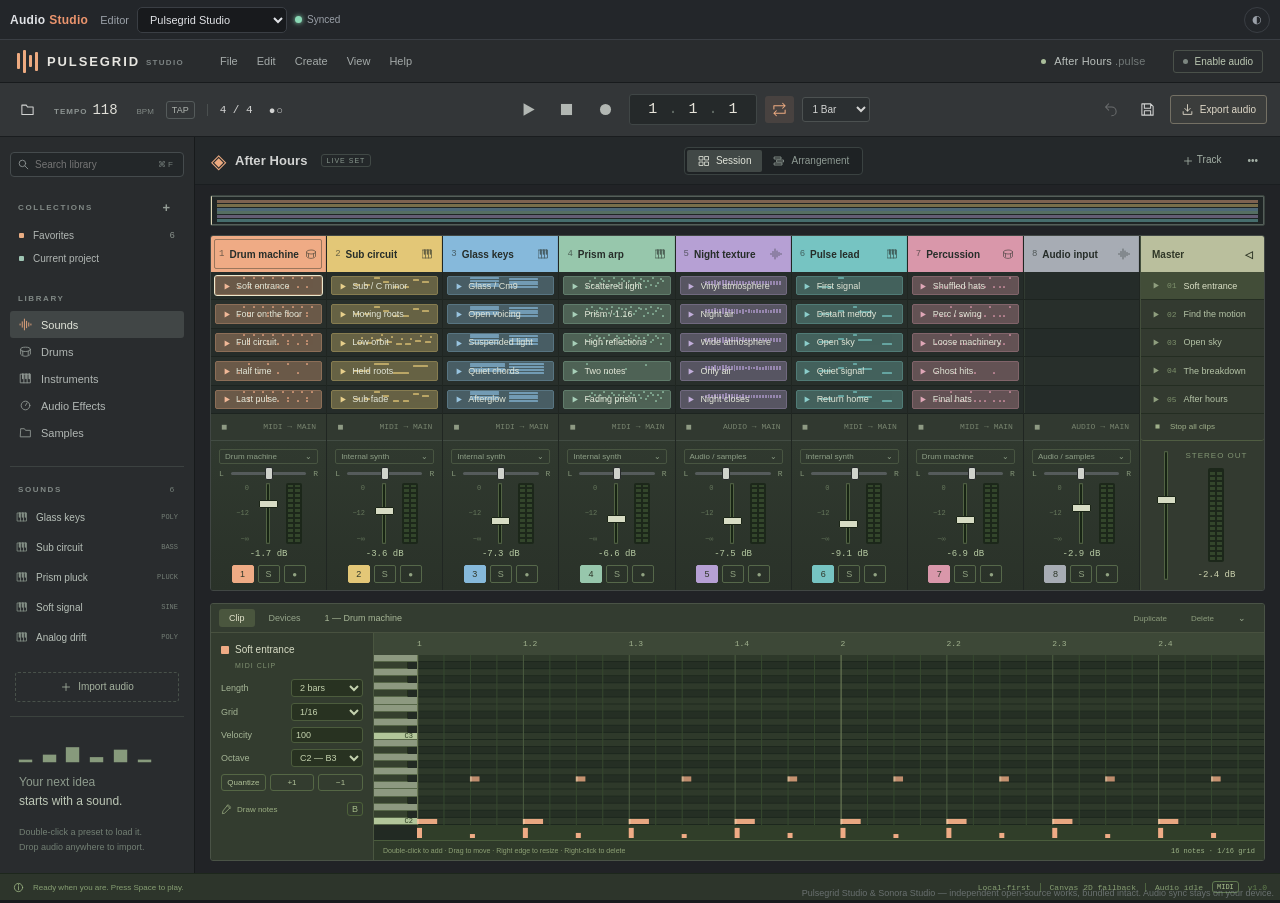
==== commit f40faae1: "feat(studio): 下拉框选择 Scratch/Pulsegrid/Sonora + WAV 双向同步；修复 Pulsegrid bundle 顶层 await 导致的启动失败" ====
--- a/src/studio/studio-merged.html
+++ b/src/studio/studio-merged.html
@@ -8,38 +8,45 @@
 :root{color-scheme:dark;--s-bg:#181a1d;--s-panel:#23262a;--s-line:#3a3e44;--s-text:#e0e2e6;--s-muted:#9aa0a8;--s-accent:#ec956e;--s-accent2:#8ad8b5}
 html[data-theme="light"]{color-scheme:light;--s-bg:#e8eaed;--s-panel:#ffffff;--s-line:#c9cdd2;--s-text:#20242a;--s-muted:#575e66;--s-accent:#c26a36;--s-accent2:#1a8f6a}
 *{box-sizing:border-box}html,body{margin:0;height:100%;overflow:hidden;background:var(--s-bg);color:var(--s-text);font:12px -apple-system,BlinkMacSystemFont,'Segoe UI',sans-serif}
-#bar{height:38px;display:flex;align-items:center;gap:6px;padding:0 10px;background:var(--s-panel);border-bottom:1px solid var(--s-line);user-select:none}
-#bar .brand{font-weight:600;font-size:12px;margin-right:8px;letter-spacing:.3px}
+#bar{height:40px;display:flex;align-items:center;gap:8px;padding:0 10px;background:var(--s-panel);border-bottom:1px solid var(--s-line);user-select:none}
+#bar .brand{font-weight:600;font-size:12px;margin-right:4px;letter-spacing:.3px}
 #bar .brand i{font-style:normal;color:var(--s-accent)}
 #bar .sp{flex:1}
-#bar button{border:1px solid var(--s-line);background:transparent;color:var(--s-muted);border-radius:5px;padding:5px 11px;cursor:pointer;font-size:11px}
+#bar label{font-size:11px;color:var(--s-muted)}
+#toolSel{border:1px solid var(--s-line);background:var(--s-bg);color:var(--s-text);border-radius:5px;padding:5px 8px;font-size:11px;cursor:pointer;min-width:150px;outline:none}
+#toolSel:focus{border-color:var(--s-accent)}
+#bar .sync{font-size:10px;color:var(--s-muted);display:flex;align-items:center;gap:5px;min-width:96px}
+#bar .sync i{width:7px;height:7px;border-radius:50%;background:var(--s-accent2);display:inline-block;box-shadow:0 0 5px var(--s-accent2)}
+#bar .sync.busy i{background:var(--s-accent);box-shadow:0 0 5px var(--s-accent)}
+#bar button{border:1px solid var(--s-line);background:transparent;color:var(--s-muted);border-radius:5px;padding:5px 9px;cursor:pointer;font-size:11px}
 #bar button:hover{border-color:var(--s-accent)}
-#bar button.active{background:var(--s-accent);border-color:var(--s-accent);color:#1b1c1e;font-weight:600}
 #bar .theme{border-radius:50%;width:26px;height:26px;padding:0;display:flex;align-items:center;justify-content:center}
-#stage{height:calc(100% - 38px)}
+#stage{height:calc(100% - 40px)}
 .frame{width:100%;height:100%;border:0;background:var(--s-bg)}
-.split{display:flex}
-.split .frame{width:50%;height:100%}
-.split .sep{width:1px;background:var(--s-line)}
 .hide{display:none}
 .credit{position:fixed;bottom:2px;right:6px;font-size:9px;color:var(--s-muted);opacity:.55;pointer-events:none}
+.tip{position:absolute;left:50%;top:44%;transform:translate(-50%,-50%);text-align:center;color:var(--s-muted);font-size:12px;line-height:1.7;pointer-events:none}
 </style>
 </head>
 <body>
 <div id="bar">
   <span class="brand">Audio <i>Studio</i></span>
-  <button data-mode="split" class="active" title="Show both studios side by side">▦ Big View</button>
-  <button data-mode="pulsegrid" title="Edit in Pulsegrid Studio">Pulsegrid</button>
-  <button data-mode="sonora" title="Edit in Sonora Studio">Sonora</button>
+  <label for="toolSel">Editor</label>
+  <select id="toolSel" title="Choose which audio editor to use">
+    <option value="native">Scratch (native)</option>
+    <option value="pulsegrid" selected>Pulsegrid Studio</option>
+    <option value="sonora">Sonora Studio</option>
+  </select>
+  <span class="sync" id="sync"><i></i><span id="syncText">Synced</span></span>
   <span class="sp"></span>
   <button class="theme" id="themeBtn" title="Toggle dark / light theme">◐</button>
 </div>
-<div id="stage" class="split">
-  <iframe id="pg" class="frame" title="Pulsegrid Studio"></iframe>
-  <div class="sep"></div>
-  <iframe id="so" class="frame" title="Sonora Studio"></iframe>
+<div id="stage">
+  <iframe id="pg" class="frame hide" title="Pulsegrid Studio"></iframe>
+  <iframe id="so" class="frame hide" title="Sonora Studio"></iframe>
+  <div id="nativeTip" class="tip">Scratch native sound editor is active.<br>Choose Pulsegrid or Sonora above to edit the current sound there.</div>
 </div>
-<div class="credit">Pulsegrid Studio & Sonora Studio — independent open-source works, bundled intact.</div>
+<div class="credit">Pulsegrid Studio & Sonora Studio — independent open-source works, bundled intact. Audio sync stays on your device.</div>
 <script>
 (function(){
   var PG_HTML = `<!doctype html>
@@ -66,14 +73,11 @@
 .track{min-height:0}
 .track-mixer{flex-basis:0}
 
-</style>
-<style id="rw-light-theme">
+</style><style id="rw-light-theme">
 html[data-theme="light"]{color-scheme:light!important;--bg:#eef0f2;--panel:#ffffff;--panel-light:#e7eaed;--line:#c9cdd2;--line-dark:#bcc1c7;--text:#20242a;--muted:#575e66;--dim:#878e96;--accent:#c26a36;--mint:#3f8f63;}
 html[data-theme="light"] input,html[data-theme="light"] select{background:#fff;color:#20242a;border-color:#c9cdd2}
 html[data-theme="light"] button:not(:disabled):hover{background:rgba(0,0,0,.06);color:#20242a}
-html[data-theme="light"] .status-led{filter:hue-rotate(0deg)}
-</style>
-</head>
+</style></head>
 <body>
 <svg aria-hidden="true" class="sprite" xmlns="http://www.w3.org/2000/svg"><defs>
 <symbol id="i-play" viewBox="0 0 24 24"><path d="m7 4 14 8-14 8Z" fill="currentColor" stroke="none"/></symbol>
@@ -132,7 +136,7 @@
 <dialog id="help-dialog"><form method="dialog"><header><div><span class="eyebrow">PULSEGRID STUDIO</span><h2>A space for your next idea.</h2></div><button class="dialog-close" aria-label="Close help">×</button></header><div class="help-columns"><section><h3>Make some noise</h3><p>Press <kbd>Space</kbd> to play. Launch individual clips with their triangle, or a full scene from the right-hand column. Launches wait for the selected quantization boundary.</p><p>Select a clip to edit. Double-click to add a note, drag to move, drag its right edge to resize. Right-click or <kbd>Delete</kbd> removes selected notes. <kbd>B</kbd> toggles drawing.</p><p>The computer keyboard <kbd>A W S E D F T G Y H U J K</kbd> plays C4–C5. <kbd>Z</kbd>/<kbd>X</kbd> changes octave. Web MIDI is available through the bottom MIDI button.</p></section><section><h3>Shape and arrange</h3><p><kbd>Tab</kbd> switches Session and Arrangement. Double-click an empty arrangement lane to insert its selected clip. Drag or resize instances without changing the source. The Automation button edits a track-volume envelope.</p><p>Drop an audio file to create a sample clip. Start and end markers, reverse, gain, and tempo-synced repitch are non-destructive. No phase-vocoder time stretching is claimed.</p><p>On MIDI tracks, Record overdubs keyboard/MIDI notes. On audio tracks, it requests microphone access and captures raw PCM. Monitoring is off by default to prevent feedback.</p></section></div><p class="help-fine">Local-first · No account · No external audio assets · Save embeds samples · Export renders actual audio<br>Independent software inspired by clip-based DAW workflows. Not affiliated with Ableton. No VST/AU hosting, pitch-preserving warping, or hard-real-time browser guarantee.</p><button class="primary">Back to the set</button></form></dialog>
 <input id="audio-file" type="file" accept="audio/*,.wav,.aif,.aiff,.mp3,.ogg,.flac,.m4a" multiple hidden><input id="project-file" type="file" accept=".pulse,.json" hidden>
 <script type="module">
-(()=>{
+(async()=>{
 'use strict';
 const __modules=Object.create(null);
 __modules["engine/model.js"]=(()=>{
@@ -354,12 +358,12 @@
 
 return {autosave,restore,serialize,deserialize,download};
 })();
-__modules["app.js"]=(()=>{
+__modules["app.js"]=(async()=>{
 const {demoProject,factorySamples,makeTrack,makeClip,History,uid,clone,clamp,noteName,COLORS,validateProject} = __modules["engine/model.js"];
 const {AudioHost} = __modules["engine/audio.js"];
 const {Surface,WaveCache} = __modules["engine/visual.js"];
 const {autosave,restore,serialize,deserialize,download} = __modules["engine/storage.js"];
-const $=s=>document.querySelector(s),$=s=>[...document.querySelectorAll(s)],icon=name=>\`<svg><use href="#i-\${name}"/></svg>\`,esc=s=>String(s??'').replace(/[&<>"']/g,c=>({'&':'&amp;','<':'&lt;','>':'&gt;','"':'&quot;',"'":'&#39;'}[c]));
+const $=s=>document.querySelector(s),$$=s=>[...document.querySelectorAll(s)],icon=name=>\`<svg><use href="#i-\${name}"/></svg>\`,esc=s=>String(s??'').replace(/[&<>"']/g,c=>({'&':'&amp;','<':'&lt;','>':'&gt;','"':'&quot;',"'":'&#39;'}[c]));
 const audio=new AudioHost(),waves=new WaveCache(),liveRoutes=new Map();
 const ui={track:0,scene:0,detail:'clip',base:36,grid:.25,velocity:100/127,draw:false,selectedNote:null,selectedInstance:null,bars:16,automation:false,record:null,recordHeld:new Map(),held:new Map(),octave:0,category:'Sounds',dirty:true,exportWorker:null,gesture:null};
 let toastTimer,saveTimer,saveChain=Promise.resolve(),dragDepth=0,metronome=false,taps=[];
@@ -379,7 +383,7 @@
 function db(value){return value>.00001?\`\${(20*Math.log10(value)).toFixed(1)} dB\`:'−∞ dB';}
 function renderOverview(){const p=project(),total=Math.max(p.loopEnd,64);$('.overview-lanes').innerHTML=p.tracks.slice(0,6).map(t=>\`<div class="overview-lane">\${t.arrangement.map(a=>\`<span style="background:\${t.color};position:absolute;width:\${a.length/total*100}%;left:\${a.start/total*100}%"></span>\`).join('')}</div>\`).join('');}
 function select(t,s=ui.scene){ui.track=clamp(t,0,project().tracks.length-1);ui.scene=clamp(s,0,project().scenes.length-1);ui.selectedNote=null;const c=clip();if(c?.notes.length){const min=Math.min(...c.notes.map(n=>n.pitch));ui.base=clamp(Math.floor(min/12)*12,0,104);}else ui.base=track().instrument==='drums'?36:48;renderSelection();renderDetail();ui.dirty=true;}
-function renderSelection(){$('.track-header').forEach(e=>e.classList.toggle('selected',+e.dataset.selectTrack===ui.track));$('.clip').forEach(e=>e.classList.toggle('selected',+e.dataset.track===ui.track&&+e.dataset.scene===ui.scene));$('.scene-launch').forEach(e=>e.classList.toggle('selected',+e.dataset.sceneLaunch===ui.scene));renderArrangementLabels();}
+function renderSelection(){$$('.track-header').forEach(e=>e.classList.toggle('selected',+e.dataset.selectTrack===ui.track));$$('.clip').forEach(e=>e.classList.toggle('selected',+e.dataset.track===ui.track&&+e.dataset.scene===ui.scene));$$('.scene-launch').forEach(e=>e.classList.toggle('selected',+e.dataset.sceneLaunch===ui.scene));renderArrangementLabels();}
 function renderDetail(){const t=track(),c=clip();if(!t)return;$('#detail-track').textContent=\`\${ui.track+1} — \${t.name}\`;$('#clip-tab').classList.toggle('selected',ui.detail==='clip');$('#devices-tab').classList.toggle('selected',ui.detail==='devices');$('#clip-detail').classList.toggle('hidden',ui.detail!=='clip');$('#devices-detail').classList.toggle('hidden',ui.detail!=='devices');$('#duplicate-clip').disabled=!c;$('#delete-clip').disabled=!c;$('#clip-color').style.background=t.color;$('#clip-name').value=c?.name||'Empty slot';$('#clip-name').disabled=!c;$('#clip-type').textContent=c?(c.kind==='audio'?'AUDIO CLIP · PCM':'MIDI CLIP'):'NO CLIP SELECTED';$('#editor-empty').classList.toggle('hidden',!!c);const isAudio=c?.kind==='audio';$('#midi-properties').classList.toggle('hidden',isAudio);$('#sample-properties').classList.toggle('hidden',!isAudio);$('#pencil').classList.toggle('hidden',isAudio);$('#piano-keys').classList.toggle('hidden',isAudio);$('#pencil').classList.toggle('active',ui.draw);$('#clip-length').disabled=!c;
   if(c){if(![...$('#clip-length').options].some(o=>+o.value===c.length))$('#clip-length').add(new Option(\`\${(c.length/4).toFixed(2)} bars\`,c.length));$('#clip-length').value=c.length;}
   if(isAudio){$('#trim-start').value=(c.trimStart*100).toFixed(1);$('#trim-end').value=(c.trimEnd*100).toFixed(1);$('#sample-reverse').classList.toggle('active',c.reverse);$('#sample-warp').classList.toggle('active',c.warp);const asset=audio.assets.get(c.sampleId);$('#editor-hint').textContent='Drag the start/end markers · Edits preserve the original sample · Double-click to launch';$('#editor-info').textContent=asset?\`\${(asset.frames/asset.sampleRate).toFixed(2)} s · \${(asset.sampleRate/1000).toFixed(1)} kHz · \${asset.channels.length} ch\`:'Drop audio or choose a sample from the library';}
@@ -403,13 +407,13 @@
 function currentBeat(){const m=audio.meter;if(!m)return project().loopStart;const advance=m.playing&&audio.context?Math.max(0,audio.context.currentTime-m.frame/audio.context.sampleRate)*project().bpm/60:0;let b=m.beat+advance;if(project().mode==='arrangement'&&project().loop&&b>=project().loopEnd)b=project().loopStart+(b-project().loopEnd);return b;}
 function clipPosition(){const m=audio.meter,c=clip();if(!c||!m?.playing||m.active[ui.track]!==ui.scene)return -1;const advance=audio.context?Math.max(0,audio.context.currentTime-m.frame/audio.context.sampleRate)*project().bpm/60:0;return ((m.positions?.[ui.track]??currentBeat())+advance)%c.length;}
 function updateMeters(m){const percent=x=>clamp((20*Math.log10(Math.max(.000001,x))+60)/60*100,0,100);for(let i=0;i<project().tracks.length;i++){const l=$(\`#meter-\${i}-l\`),r=$(\`#meter-\${i}-r\`);if(l)l.style.height=percent(m.peaks[i*2])+'%';if(r)r.style.height=percent(m.peaks[i*2+1])+'%';}if($('#master-meter-l')){$('#master-meter-l').style.height=percent(m.masterL)+'%';$('#master-meter-r').style.height=percent(m.masterR)+'%';}
-  $('#play').classList.toggle('playing',m.playing);$('#play').setAttribute('aria-label',m.playing?'Pause':'Play');$('.clip').forEach(el=>{const t=+el.dataset.track,s=+el.dataset.scene,playing=m.playing&&m.active[t]===s,queued=m.pending[t]===s;el.classList.toggle('playing',playing);el.classList.toggle('queued',queued);const pos=el.querySelector('.clip-progress');pos.classList.toggle('hidden',!playing);if(playing){const c=project().tracks[t].clips[s];pos.style.left=(m.positions?.[t]??(m.beat%c.length))/c.length*100+'%';}});
+  $('#play').classList.toggle('playing',m.playing);$('#play').setAttribute('aria-label',m.playing?'Pause':'Play');$$('.clip').forEach(el=>{const t=+el.dataset.track,s=+el.dataset.scene,playing=m.playing&&m.active[t]===s,queued=m.pending[t]===s;el.classList.toggle('playing',playing);el.classList.toggle('queued',queued);const pos=el.querySelector('.clip-progress');pos.classList.toggle('hidden',!playing);if(playing){const c=project().tracks[t].clips[s];pos.style.left=(m.positions?.[t]??(m.beat%c.length))/c.length*100+'%';}});
 }
 const presets=[{name:'Glass keys',tag:'POLY',instrument:'poly',oscillator:'saw',cutoff:3300,attack:.022,release:.38,delayMix:.12},{name:'Sub circuit',tag:'BASS',instrument:'bass',oscillator:'square',cutoff:1400,attack:.004,release:.16,delayMix:0},{name:'Prism pluck',tag:'PLUCK',instrument:'pluck',oscillator:'triangle',cutoff:6000,attack:.003,release:.13,sustain:.12,delayMix:.22},{name:'Soft signal',tag:'SINE',instrument:'poly',oscillator:'sine',cutoff:10000,attack:.025,release:.5,delayMix:.15},{name:'Analog drift',tag:'POLY',instrument:'poly',oscillator:'saw',cutoff:2400,attack:.12,release:.8,delayMix:.1},{name:'Drum machine',tag:'DRUM',instrument:'drums',cutoff:14000,delayMix:0}];
 function renderLibrary(){let items=[];const cat=ui.category,query=$('#browser-search').value.toLowerCase();if(cat==='Sounds'||cat==='Favorites'||cat==='Instruments'||cat==='Drums')items=presets.filter(p=>cat!=='Drums'||p.instrument==='drums').map(p=>({name:p.name,tag:p.tag,type:'preset',index:presets.indexOf(p),icon:p.instrument==='drums'?'drum':'key'}));
   else if(cat==='Audio Effects')items=[{name:'Color filter',tag:'SVF',type:'effect',index:'filter',icon:'knob'},{name:'Stereo echo',tag:'SYNC',type:'effect',index:'delay',icon:'knob'},{name:'Soft saturation',tag:'DRIVE',type:'effect',index:'drive',icon:'knob'},{name:'Lookahead dynamics',tag:'PDC',type:'effect',index:'compressor',icon:'knob'}];
   else items=[...audio.assets.values()].map(a=>({name:a.name,tag:'PCM',type:'sample',index:a.id,icon:'wave'}));
-  items=items.filter(a=>a.name.toLowerCase().includes(query));$('#library-heading').textContent=cat.toUpperCase();$('#library-count').textContent=items.length;$('#library').innerHTML=items.length?items.map(i=>\`<button class="library-item" data-library-type="\${i.type}" data-library-id="\${esc(i.index)}" title="Double-click to load \${esc(i.name)}">\${icon(i.icon)}<span>\${esc(i.name)}</span><span class="preset-tag">\${i.tag}</span></button>\`).join(''):'<div class="device-extra" style="padding:8px">No matching sounds.</div>';$('[data-category]').forEach(b=>b.classList.toggle('selected',b.dataset.category===cat));}
+  items=items.filter(a=>a.name.toLowerCase().includes(query));$('#library-heading').textContent=cat.toUpperCase();$('#library-count').textContent=items.length;$('#library').innerHTML=items.length?items.map(i=>\`<button class="library-item" data-library-type="\${i.type}" data-library-id="\${esc(i.index)}" title="Double-click to load \${esc(i.name)}">\${icon(i.icon)}<span>\${esc(i.name)}</span><span class="preset-tag">\${i.tag}</span></button>\`).join(''):'<div class="device-extra" style="padding:8px">No matching sounds.</div>';$$('[data-category]').forEach(b=>b.classList.toggle('selected',b.dataset.category===cat));}
 function ensureClip(){if(!clip())commit('Create clip',p=>{p.tracks[ui.track].clips[ui.scene]=makeClip('New idea',8,track().type==='audio'?'audio':'midi');});return clip();}
 function addTrack(type='midi'){if(project().tracks.length>=16){message('This engine is configured for up to 16 tracks.',true);return;}commit(\`Add \${type} track\`,p=>{const t=makeTrack(type==='audio'?'Audio '+(p.tracks.length+1):'MIDI '+(p.tracks.length+1),type==='audio'?'audio':'poly',COLORS[p.tracks.length%COLORS.length]);t.clips=Array(p.scenes.length).fill(null);p.tracks.push(t);ui.track=p.tracks.length-1;});select(ui.track);}
 function addScene(){if(project().scenes.length>=32){message('This workspace supports up to 32 scenes.',true);return;}commit('Add scene',p=>{p.scenes.push(\`Scene \${p.scenes.length+1}\`);p.tracks.forEach(t=>t.clips.push(null));});}
@@ -587,20 +591,240 @@
 window.pulsegrid=Object.freeze({audio,history,ui,surfaces:{editor,arranger},get project(){return project();},get assets(){return audio.assets;},save:saveFile,serialize:()=>serialize(project(),audio.assets)});
 
 return {};
+})().catch(e=>{console.error(e);});
+})().catch(e=>{console.error('Pulsegrid boot failed:',e);});
+<\/script>
+<script>
+/*
+ * RemixWarp Audio-Sync bridge — injected into each bundled editor.
+ * Provides:
+ *   1) programmatic import of an already-rendered WAV (studio:load-wav)
+ *   2) programmatic export of the editor's current audio as WAV (studio:export-wav)
+ *   3) change notification (studio:changed) so the host can pull the latest WAV
+ * All audio stays local; no network. Uses each editor's own native import path.
+ */
+(function () {
+  'use strict';
+  var TOOL = 'pulsegrid';               // 'pulsegrid' | 'sonora'
+  var lastSig = '';
+  var suppressNotify = 0;
+
+  function post (msg) {
+    try { parent.postMessage(msg, '*'); } catch (e) {}
+  }
+
+  // ---- WAV encoder: Float32 channels -> 16-bit PCM WAV ArrayBuffer ----
+  function encodeWav (channels, sampleRate) {
+    if (!channels || !channels.length || !channels[0]) return null;
+    var numCh = channels.length, len = channels[0].length;
+    if (!len) return null;
+    var bytesPerSample = 2, blockAlign = numCh * bytesPerSample;
+    var ab = new ArrayBuffer(44 + len * blockAlign), view = new DataView(ab);
+    function str (o, s) { for (var i = 0; i < s.length; i++) view.setUint8(o + i, s.charCodeAt(i)); }
+    str(0, 'RIFF'); view.setUint32(4, 36 + len * blockAlign, true); str(8, 'WAVE');
+    str(12, 'fmt '); view.setUint32(16, 16, true); view.setUint16(20, 1, true);
+    view.setUint16(22, numCh, true); view.setUint32(24, sampleRate || 44100, true);
+    view.setUint32(28, (sampleRate || 44100) * blockAlign, true);
+    view.setUint16(32, blockAlign, true); view.setUint16(34, 16, true);
+    str(36, 'data'); view.setUint32(40, len * blockAlign, true);
+    var off = 44;
+    for (var i = 0; i < len; i++) {
+      for (var c = 0; c < numCh; c++) {
+        var v = channels[c][i] || 0;
+        if (v > 1) v = 1; else if (v < -1) v = -1;
+        view.setInt16(off, v < 0 ? v * 0x8000 : v * 0x7FFF, true);
+        off += 2;
+      }
+    }
+    return ab;
+  }
+
+  // ---- Resolve the "current" audio in each editor and encode to WAV ----
+  function currentWav () {
+    try {
+      if (TOOL === 'pulsegrid') {
+        var pg = window.pulsegrid;
+        if (!pg || !pg.assets) return null;
+        var p = pg.project, ui = pg.ui || {};
+        var t = p && p.tracks && p.tracks[ui.track || 0];
+        var c = t && t.clips && t.clips[ui.scene || 0];
+        var asset = (c && c.sampleId && pg.assets.get(c.sampleId)) || null;
+        if (!asset || !asset.channels) {
+          var list = Array.from(pg.assets.values());
+          for (var i = 0; i < list.length; i++) {
+            if (list[i].channels && list[i].frames > 1 && list[i].id !== 'factory-atmosphere') { asset = list[i]; break; }
+          }
+          if (!asset && list.length) asset = list[0];
+        }
+        if (!asset || !asset.channels) return null;
+        return encodeWav(asset.channels, asset.sampleRate);
+      } else {
+        var app = window.__sonora;
+        if (!app || !app.assets) return null;
+        var id = app.ui && app.ui.selectedAssetId;
+        var a = (id && app.assets.get(id)) || null;
+        if (!a || !a.buffer) {
+          var all = Array.from(app.assets.values());
+          for (var j = 0; j < all.length; j++) { if (all[j].buffer && all[j].buffer.length > 1) { a = all[j]; break; } }
+        }
+        if (!a || !a.buffer) return null;
+        var chans = [];
+        for (var k = 0; k < a.buffer.numberOfChannels; k++) chans.push(a.buffer.getChannelData(k));
+        return encodeWav(chans, a.buffer.sampleRate);
+      }
+    } catch (e) { return null; }
+  }
+
+  // ---- Programmatic import of a WAV that is already loaded in the editor ----
+  function loadWav (ab, name) {
+    if (!(ab instanceof ArrayBuffer) && !ArrayBuffer.isView(ab)) return Promise.resolve(false);
+    if (ArrayBuffer.isView(ab)) ab = ab.buffer.slice(ab.byteOffset, ab.byteOffset + ab.byteLength);
+    name = name || 'synced.wav';
+    try {
+      if (TOOL === 'pulsegrid') {
+        // Pulsegrid's own decoder needs an AudioWorklet which cannot load from a
+        // srcdoc (blob) iframe. Decode with a plain AudioContext and inject through
+        // the public pulsegrid API instead - same data model, no worklet needed.
+        return decodeChannels(ab).then(function (decoded) {
+          if (!decoded) return false;
+          var pg = window.pulsegrid;
+          if (!pg) return false;
+          suppressNotify = Date.now() + 4000;
+          var asset = {
+            id: 'sync-' + Date.now() + '-' + Math.floor(Math.random() * 1e6),
+            name: name, sampleRate: decoded.sampleRate, frames: decoded.frames,
+            channels: decoded.channels
+          };
+          pg.audio.addSample(asset);
+          pg.history.commit('Sync audio', function (pr) {
+            var t = pr.tracks[pg.ui.track || 0];
+            if (!t || t.type !== 'audio') {
+              t = pr.tracks.find(function (x) { return x.type === 'audio'; });
+              if (!t) {
+                pr.tracks.push({
+                  id: 'sync-track-' + Date.now(), name: 'Sync audio', type: 'audio',
+                  color: '#86b9db', instrument: 'sampler', volume: 0.72, pan: 0,
+                  mute: false, solo: false, arm: false, clips: Array(pr.scenes.length).fill(null),
+                  arrangement: [], automation: [], sampleId: null, rootNote: 60
+                });
+                t = pr.tracks[pr.tracks.length - 1];
+              }
+            }
+            var idx = pg.ui.scene || 0;
+            while (t.clips.length <= idx) t.clips.push(null);
+            if (t.clips[idx]) {
+              var free = t.clips.findIndex(function (c) { return !c; });
+              if (free >= 0) idx = free; else { pr.scenes.push('Scene ' + (pr.scenes.length + 1)); t.clips.push(null); idx = t.clips.length - 1; }
+            }
+            var clip = {
+              id: 'clip-' + Date.now() + '-' + Math.floor(Math.random() * 1e6),
+              name: name.replace(/\\.[^.]+$/, ''), kind: 'audio',
+              length: Math.max(0.25, Math.round(decoded.frames / decoded.sampleRate * pr.bpm / 60 * 4) / 4),
+              notes: [], sampleId: asset.id, trimStart: 0, trimEnd: 1,
+              reverse: false, warp: false, gain: 1, fadeIn: 0.004, fadeOut: 0.015
+            };
+            t.clips[idx] = clip;
+            pg.ui.scene = idx;
+          });
+          lastSig = signature();
+          return true;
+        }).catch(function () { return false; });
+      } else {
+        // Sonora's native importer uses a classic-worker blob and works in srcdoc.
+        var file = new File([ab], name, {type: 'audio/wav'});
+        var dt = new DataTransfer(); dt.items.add(file);
+        var input2 = document.getElementById('file-input');
+        if (!input2) return Promise.resolve(false);
+        suppressNotify = Date.now() + 5000;
+        input2.files = dt.files;
+        input2.dispatchEvent(new Event('change', {bubbles: true}));
+        return new Promise(function (resolve) {
+          setTimeout(function () { lastSig = signature(); resolve(true); }, 600);
+        });
+      }
+    } catch (e) { return Promise.resolve(false); }
+  }
+
+  // Decode a WAV ArrayBuffer into Float32 channels with a plain AudioContext.
+  function decodeChannels (ab) {
+    return new Promise(function (resolve) {
+      var Ctx = window.AudioContext || window.webkitAudioContext;
+      if (!Ctx) return resolve(null);
+      var ctx;
+      try { ctx = new Ctx(); } catch (e) { return resolve(null); }
+      var copy;
+      try { copy = ab.slice(0); } catch (e) { copy = ab; }
+      var p = ctx.decodeAudioData(copy);
+      Promise.resolve(p).then(function (buf) {
+        var chans = [];
+        for (var i = 0; i < Math.min(2, buf.numberOfChannels); i++) chans.push(buf.getChannelData(i).slice());
+        try { ctx.close(); } catch (e) {}
+        resolve({channels: chans, sampleRate: buf.sampleRate, frames: buf.length});
+      }).catch(function () { try { ctx.close(); } catch (e) {} resolve(null); });
+    });
+  }
+
+  function signature () {
+    try {
+      if (TOOL === 'pulsegrid') {
+        var pg = window.pulsegrid; if (!pg) return '';
+        var p = pg.project || {};
+        return (p.name || '') + '|' + (p.tracks || []).map(function (t) {
+          return (t.clips || []).map(function (c) { return c ? (c.sampleId + ':' + c.notes.length) : '_'; }).join(',');
+        }).join(';') + '|' + ((pg.assets && pg.assets.size) || 0);
+      } else {
+        var app = window.__sonora; if (!app || !app.store) return '';
+        return (app.store.revision || 0) + '|' + Array.from(app.assets.keys()).join(',');
+      }
+    } catch (e) { return ''; }
+  }
+
+  function notifyChange () {
+    if (Date.now() < suppressNotify) return;
+    post({type: 'studio:changed', tool: TOOL});
+  }
+
+  // Poll for edits (both editors mutate JS state, no reliable DOM event).
+  setInterval(function () {
+    var sig = signature();
+    if (!sig) return;
+    if (!lastSig) { lastSig = sig; return; }
+    if (sig !== lastSig) { lastSig = sig; notifyChange(); }
+  }, 1200);
+
+  // ---- Message protocol with Studio shell (parent) ----
+  window.addEventListener('message', function (e) {
+    var d = e.data;
+    if (!d || typeof d !== 'object') return;
+    if (d.type === 'studio:theme') {
+      if (d.theme === 'light' || d.theme === 'dark') document.documentElement.dataset.theme = d.theme;
+      return;
+    }
+    if (d.type === 'studio:load-wav') {
+      loadWav(d.wav, d.name).then(function (ok) {
+        post({type: 'studio:loaded', tool: TOOL, token: d.token, ok: !!ok});
+      });
+      return;
+    }
+    if (d.type === 'studio:export-wav') {
+      var wav = currentWav();
+      post({type: 'studio:wav-export', tool: TOOL, token: d.token, wav: wav});
+      return;
+    }
+  });
+
+  // Signal readiness only after the editor's global API exists.
+  var readySent = false;
+  var timer = setInterval(function () {
+    var ok = TOOL === 'pulsegrid' ? !!window.pulsegrid : !!window.__sonora;
+    if (ok && !readySent) {
+      readySent = true;
+      clearInterval(timer);
+      setTimeout(function () { lastSig = signature(); post({type: 'studio:child-ready', tool: TOOL}); }, 300);
+    }
+  }, 150);
 })();
-})();
-<\/script>
-
-<script>
-(function(){
-  var t=new URLSearchParams(location.search).get('theme');
-  if(t==='light'||t==='dark')document.documentElement.dataset.theme=t;
-  window.addEventListener('message',function(e){
-    var d=e.data; if(!d||typeof d!=='object')return;
-    if(d.type==='studio:theme'&&(d.theme==='light'||d.theme==='dark'))document.documentElement.dataset.theme=d.theme;
-  });
-  try{parent.postMessage({type:'studio:child-ready',tool:'pulsegrid'},'*');}catch(e){}
-})();
+
 <\/script>
 </body></html>
 `;
@@ -617,12 +841,10 @@
 .rotate-up{transform:rotate(-90deg)}
 
 </style>
-
 <style id="rw-light-theme">
 html[data-theme="light"]{color-scheme:light!important;--bg:#eef0f2;--panel:#ffffff;--panel-deep:#e7eaed;--panel-raised:#f7f8fa;--line:#c9cdd2;--line-soft:#dfe2e6;--text:#20242a;--muted:#575e66;--dim:#878e96;--accent:#1a8f6a;--accent-strong:#0f6b4f;--accent-bg:#dcefe6;--input:#ffffff;}
 html[data-theme="light"] button:not(:disabled):hover{background:rgba(0,0,0,.06)}
-</style>
-</head>
+</style></head>
 <body>
 <div class="application" id="app">
   <header class="appbar">
@@ -2061,35 +2283,289 @@
 })();
 })();
 <\/script>
-
 <script>
-(function(){
-  var t=new URLSearchParams(location.search).get('theme');
-  if(t==='light'||t==='dark')document.documentElement.dataset.theme=t;
-  window.addEventListener('message',function(e){
-    var d=e.data; if(!d||typeof d!=='object')return;
-    if(d.type==='studio:theme'&&(d.theme==='light'||d.theme==='dark'))document.documentElement.dataset.theme=d.theme;
+/*
+ * RemixWarp Audio-Sync bridge — injected into each bundled editor.
+ * Provides:
+ *   1) programmatic import of an already-rendered WAV (studio:load-wav)
+ *   2) programmatic export of the editor's current audio as WAV (studio:export-wav)
+ *   3) change notification (studio:changed) so the host can pull the latest WAV
+ * All audio stays local; no network. Uses each editor's own native import path.
+ */
+(function () {
+  'use strict';
+  var TOOL = 'sonora';               // 'pulsegrid' | 'sonora'
+  var lastSig = '';
+  var suppressNotify = 0;
+
+  function post (msg) {
+    try { parent.postMessage(msg, '*'); } catch (e) {}
+  }
+
+  // ---- WAV encoder: Float32 channels -> 16-bit PCM WAV ArrayBuffer ----
+  function encodeWav (channels, sampleRate) {
+    if (!channels || !channels.length || !channels[0]) return null;
+    var numCh = channels.length, len = channels[0].length;
+    if (!len) return null;
+    var bytesPerSample = 2, blockAlign = numCh * bytesPerSample;
+    var ab = new ArrayBuffer(44 + len * blockAlign), view = new DataView(ab);
+    function str (o, s) { for (var i = 0; i < s.length; i++) view.setUint8(o + i, s.charCodeAt(i)); }
+    str(0, 'RIFF'); view.setUint32(4, 36 + len * blockAlign, true); str(8, 'WAVE');
+    str(12, 'fmt '); view.setUint32(16, 16, true); view.setUint16(20, 1, true);
+    view.setUint16(22, numCh, true); view.setUint32(24, sampleRate || 44100, true);
+    view.setUint32(28, (sampleRate || 44100) * blockAlign, true);
+    view.setUint16(32, blockAlign, true); view.setUint16(34, 16, true);
+    str(36, 'data'); view.setUint32(40, len * blockAlign, true);
+    var off = 44;
+    for (var i = 0; i < len; i++) {
+      for (var c = 0; c < numCh; c++) {
+        var v = channels[c][i] || 0;
+        if (v > 1) v = 1; else if (v < -1) v = -1;
+        view.setInt16(off, v < 0 ? v * 0x8000 : v * 0x7FFF, true);
+        off += 2;
+      }
+    }
+    return ab;
+  }
+
+  // ---- Resolve the "current" audio in each editor and encode to WAV ----
+  function currentWav () {
+    try {
+      if (TOOL === 'pulsegrid') {
+        var pg = window.pulsegrid;
+        if (!pg || !pg.assets) return null;
+        var p = pg.project, ui = pg.ui || {};
+        var t = p && p.tracks && p.tracks[ui.track || 0];
+        var c = t && t.clips && t.clips[ui.scene || 0];
+        var asset = (c && c.sampleId && pg.assets.get(c.sampleId)) || null;
+        if (!asset || !asset.channels) {
+          var list = Array.from(pg.assets.values());
+          for (var i = 0; i < list.length; i++) {
+            if (list[i].channels && list[i].frames > 1 && list[i].id !== 'factory-atmosphere') { asset = list[i]; break; }
+          }
+          if (!asset && list.length) asset = list[0];
+        }
+        if (!asset || !asset.channels) return null;
+        return encodeWav(asset.channels, asset.sampleRate);
+      } else {
+        var app = window.__sonora;
+        if (!app || !app.assets) return null;
+        var id = app.ui && app.ui.selectedAssetId;
+        var a = (id && app.assets.get(id)) || null;
+        if (!a || !a.buffer) {
+          var all = Array.from(app.assets.values());
+          for (var j = 0; j < all.length; j++) { if (all[j].buffer && all[j].buffer.length > 1) { a = all[j]; break; } }
+        }
+        if (!a || !a.buffer) return null;
+        var chans = [];
+        for (var k = 0; k < a.buffer.numberOfChannels; k++) chans.push(a.buffer.getChannelData(k));
+        return encodeWav(chans, a.buffer.sampleRate);
+      }
+    } catch (e) { return null; }
+  }
+
+  // ---- Programmatic import of a WAV that is already loaded in the editor ----
+  function loadWav (ab, name) {
+    if (!(ab instanceof ArrayBuffer) && !ArrayBuffer.isView(ab)) return Promise.resolve(false);
+    if (ArrayBuffer.isView(ab)) ab = ab.buffer.slice(ab.byteOffset, ab.byteOffset + ab.byteLength);
+    name = name || 'synced.wav';
+    try {
+      if (TOOL === 'pulsegrid') {
+        // Pulsegrid's own decoder needs an AudioWorklet which cannot load from a
+        // srcdoc (blob) iframe. Decode with a plain AudioContext and inject through
+        // the public pulsegrid API instead - same data model, no worklet needed.
+        return decodeChannels(ab).then(function (decoded) {
+          if (!decoded) return false;
+          var pg = window.pulsegrid;
+          if (!pg) return false;
+          suppressNotify = Date.now() + 4000;
+          var asset = {
+            id: 'sync-' + Date.now() + '-' + Math.floor(Math.random() * 1e6),
+            name: name, sampleRate: decoded.sampleRate, frames: decoded.frames,
+            channels: decoded.channels
+          };
+          pg.audio.addSample(asset);
+          pg.history.commit('Sync audio', function (pr) {
+            var t = pr.tracks[pg.ui.track || 0];
+            if (!t || t.type !== 'audio') {
+              t = pr.tracks.find(function (x) { return x.type === 'audio'; });
+              if (!t) {
+                pr.tracks.push({
+                  id: 'sync-track-' + Date.now(), name: 'Sync audio', type: 'audio',
+                  color: '#86b9db', instrument: 'sampler', volume: 0.72, pan: 0,
+                  mute: false, solo: false, arm: false, clips: Array(pr.scenes.length).fill(null),
+                  arrangement: [], automation: [], sampleId: null, rootNote: 60
+                });
+                t = pr.tracks[pr.tracks.length - 1];
+              }
+            }
+            var idx = pg.ui.scene || 0;
+            while (t.clips.length <= idx) t.clips.push(null);
+            if (t.clips[idx]) {
+              var free = t.clips.findIndex(function (c) { return !c; });
+              if (free >= 0) idx = free; else { pr.scenes.push('Scene ' + (pr.scenes.length + 1)); t.clips.push(null); idx = t.clips.length - 1; }
+            }
+            var clip = {
+              id: 'clip-' + Date.now() + '-' + Math.floor(Math.random() * 1e6),
+              name: name.replace(/\\.[^.]+$/, ''), kind: 'audio',
+              length: Math.max(0.25, Math.round(decoded.frames / decoded.sampleRate * pr.bpm / 60 * 4) / 4),
+              notes: [], sampleId: asset.id, trimStart: 0, trimEnd: 1,
+              reverse: false, warp: false, gain: 1, fadeIn: 0.004, fadeOut: 0.015
+            };
+            t.clips[idx] = clip;
+            pg.ui.scene = idx;
+          });
+          lastSig = signature();
+          return true;
+        }).catch(function () { return false; });
+      } else {
+        // Sonora's native importer uses a classic-worker blob and works in srcdoc.
+        var file = new File([ab], name, {type: 'audio/wav'});
+        var dt = new DataTransfer(); dt.items.add(file);
+        var input2 = document.getElementById('file-input');
+        if (!input2) return Promise.resolve(false);
+        suppressNotify = Date.now() + 5000;
+        input2.files = dt.files;
+        input2.dispatchEvent(new Event('change', {bubbles: true}));
+        return new Promise(function (resolve) {
+          setTimeout(function () { lastSig = signature(); resolve(true); }, 600);
+        });
+      }
+    } catch (e) { return Promise.resolve(false); }
+  }
+
+  // Decode a WAV ArrayBuffer into Float32 channels with a plain AudioContext.
+  function decodeChannels (ab) {
+    return new Promise(function (resolve) {
+      var Ctx = window.AudioContext || window.webkitAudioContext;
+      if (!Ctx) return resolve(null);
+      var ctx;
+      try { ctx = new Ctx(); } catch (e) { return resolve(null); }
+      var copy;
+      try { copy = ab.slice(0); } catch (e) { copy = ab; }
+      var p = ctx.decodeAudioData(copy);
+      Promise.resolve(p).then(function (buf) {
+        var chans = [];
+        for (var i = 0; i < Math.min(2, buf.numberOfChannels); i++) chans.push(buf.getChannelData(i).slice());
+        try { ctx.close(); } catch (e) {}
+        resolve({channels: chans, sampleRate: buf.sampleRate, frames: buf.length});
+      }).catch(function () { try { ctx.close(); } catch (e) {} resolve(null); });
+    });
+  }
+
+  function signature () {
+    try {
+      if (TOOL === 'pulsegrid') {
+        var pg = window.pulsegrid; if (!pg) return '';
+        var p = pg.project || {};
+        return (p.name || '') + '|' + (p.tracks || []).map(function (t) {
+          return (t.clips || []).map(function (c) { return c ? (c.sampleId + ':' + c.notes.length) : '_'; }).join(',');
+        }).join(';') + '|' + ((pg.assets && pg.assets.size) || 0);
+      } else {
+        var app = window.__sonora; if (!app || !app.store) return '';
+        return (app.store.revision || 0) + '|' + Array.from(app.assets.keys()).join(',');
+      }
+    } catch (e) { return ''; }
+  }
+
+  function notifyChange () {
+    if (Date.now() < suppressNotify) return;
+    post({type: 'studio:changed', tool: TOOL});
+  }
+
+  // Poll for edits (both editors mutate JS state, no reliable DOM event).
+  setInterval(function () {
+    var sig = signature();
+    if (!sig) return;
+    if (!lastSig) { lastSig = sig; return; }
+    if (sig !== lastSig) { lastSig = sig; notifyChange(); }
+  }, 1200);
+
+  // ---- Message protocol with Studio shell (parent) ----
+  window.addEventListener('message', function (e) {
+    var d = e.data;
+    if (!d || typeof d !== 'object') return;
+    if (d.type === 'studio:theme') {
+      if (d.theme === 'light' || d.theme === 'dark') document.documentElement.dataset.theme = d.theme;
+      return;
+    }
+    if (d.type === 'studio:load-wav') {
+      loadWav(d.wav, d.name).then(function (ok) {
+        post({type: 'studio:loaded', tool: TOOL, token: d.token, ok: !!ok});
+      });
+      return;
+    }
+    if (d.type === 'studio:export-wav') {
+      var wav = currentWav();
+      post({type: 'studio:wav-export', tool: TOOL, token: d.token, wav: wav});
+      return;
+    }
   });
-  try{parent.postMessage({type:'studio:child-ready',tool:'sonora'},'*');}catch(e){}
+
+  // Signal readiness only after the editor's global API exists.
+  var readySent = false;
+  var timer = setInterval(function () {
+    var ok = TOOL === 'pulsegrid' ? !!window.pulsegrid : !!window.__sonora;
+    if (ok && !readySent) {
+      readySent = true;
+      clearInterval(timer);
+      setTimeout(function () { lastSig = signature(); post({type: 'studio:child-ready', tool: TOOL}); }, 300);
+    }
+  }, 150);
 })();
+
 <\/script>
 </body></html>
 `;
-  var pg=document.getElementById('pg'), so=document.getElementById('so'), stage=document.getElementById('stage');
-  var mode='split', theme='dark';
-
-  function loadFrames(){
-    if(!pg.dataset.loaded){ pg.dataset.loaded='1'; pg.srcdoc=PG_HTML; }
-    if(!so.dataset.loaded){ so.dataset.loaded='1'; so.srcdoc=SO_HTML; }
-  }
+  var pg=document.getElementById('pg'), so=document.getElementById('so');
+  var stage=document.getElementById('stage'), sel=document.getElementById('toolSel');
+  var syncEl=document.getElementById('sync'), syncText=document.getElementById('syncText');
+  var nativeTip=document.getElementById('nativeTip');
+  var mode='pulsegrid', theme='dark';
+  var sharedWav=null, sharedName='', loaded={}, ready={};
+  var exportTimer=0, syncTimer=0, wavVersion=0, lastInjected={pulsegrid:0,sonora:0}, lastExportedVersion=0;
+
+  function frames(){ return {pulsegrid:pg, sonora:so}; }
+  function setSync(busy,text){ syncEl.classList.toggle('busy',!!busy); syncText.textContent=text||(busy?'Syncing…':'Synced'); }
+
+  function loadFrame(tool){
+    var f=frames()[tool];
+    if(!f || f.dataset.loaded) return;
+    f.dataset.loaded='1';
+    f.srcdoc = tool==='pulsegrid' ? PG_HTML : SO_HTML;
+  }
+
   function applyMode(){
-    loadFrames();
-    if(mode==='split'){ stage.className='split'; pg.classList.remove('hide'); so.classList.remove('hide'); stage.querySelector('.sep').classList.remove('hide'); }
-    else if(mode==='pulsegrid'){ stage.className=''; pg.classList.remove('hide'); so.classList.add('hide'); stage.querySelector('.sep').classList.add('hide'); }
-    else { stage.className=''; so.classList.remove('hide'); pg.classList.add('hide'); stage.querySelector('.sep').classList.add('hide'); }
-    document.querySelectorAll('#bar button[data-mode]').forEach(function(b){ b.classList.toggle('active', b.dataset.mode===mode); });
+    var isNative = mode==='native';
+    nativeTip.classList.toggle('hide', !isNative);
+    ['pulsegrid','sonora'].forEach(function(t){
+      var f=frames()[t];
+      f.classList.toggle('hide', t!==mode || isNative);
+    });
+    if(mode==='pulsegrid'||mode==='sonora'){
+      loadFrame(mode);
+      // Switching only shows a tool; audio sync happens on load / change, not on tab switch.
+    }
     pushTheme();
   }
+
+  function injectTo(tool, force){
+    if(!sharedWav) return;
+    if(!force && lastInjected[tool]===wavVersion) return; // already has this version
+    var f=frames()[tool];
+    if(!f || !f.contentWindow || !ready[tool]) return;
+    lastInjected[tool]=wavVersion;
+    setSync(true,'Loading sound…');
+    try{ f.contentWindow.postMessage({type:'studio:load-wav', wav:sharedWav, name:sharedName, token:++syncTimer},'*'); }catch(e){}
+  }
+
+  function requestExport(){
+    if(!ready[mode]) return;
+    setSync(true,'Saving sound…');
+    var f=frames()[mode];
+    try{ f.contentWindow.postMessage({type:'studio:export-wav', token:++syncTimer},'*'); }catch(e){}
+  }
+
   function setTheme(t){
     if(t!=='light'&&t!=='dark')return;
     theme=t; document.documentElement.dataset.theme=t; pushTheme();
@@ -2098,20 +2574,57 @@
     var msg={type:'studio:theme',theme:theme};
     try{ if(pg.contentWindow)pg.contentWindow.postMessage(msg,'*'); }catch(e){}
     try{ if(so.contentWindow)so.contentWindow.postMessage(msg,'*'); }catch(e){}
-    try{ parent.postMessage({type:'studio:theme-ack',theme:theme},'*'); }catch(e){}
-  }
-  document.querySelectorAll('#bar button[data-mode]').forEach(function(b){
-    b.addEventListener('click',function(){ mode=b.dataset.mode; applyMode(); });
+  }
+
+  sel.addEventListener('change',function(){
+    mode=sel.value;
+    applyMode();
   });
-  document.getElementById('themeBtn').addEventListener('click',function(){
-    setTheme(theme==='dark'?'light':'dark');
-  });
+  document.getElementById('themeBtn').addEventListener('click',function(){ setTheme(theme==='dark'?'light':'dark'); });
+
   window.addEventListener('message',function(e){
     var d=e.data; if(!d||typeof d!=='object')return;
-    if(d.type==='studio:theme')setTheme(d.theme);
-    else if(d.type==='studio:mode'&&['split','pulsegrid','sonora'].indexOf(d.mode)>=0){ mode=d.mode; applyMode(); }
+    // From host (GUI): load the current Scratch sound into the studio.
+    if(d.type==='studio:theme'){ setTheme(d.theme); return; }
+    if(d.type==='studio:load-wav'){
+      sharedWav=d.wav; sharedName=d.name||'sound.wav'; wavVersion++;
+      // Seed every editor that is ready so they all start from the same sound.
+      if(ready.pulsegrid) injectTo('pulsegrid', true);
+      if(ready.sonora) injectTo('sonora', true);
+      return;
+    }
+    if(d.type==='studio:mode'){
+      if(['native','pulsegrid','sonora'].indexOf(d.mode)>=0){ mode=d.mode; sel.value=d.mode; applyMode(); }
+      return;
+    }
+    // From child editors.
+    if(d.type==='studio:child-ready'){
+      ready[d.tool]=true;
+      if(sharedWav) injectTo(d.tool, true);
+      return;
+    }
+    if(d.type==='studio:loaded'){
+      setSync(false,'Synced');
+      return;
+    }
+    if(d.type==='studio:changed'){
+      if(d.tool===mode){ clearTimeout(exportTimer); exportTimer=setTimeout(requestExport, 900); }
+      return;
+    }
+    if(d.type==='studio:wav-export'){
+      if(d.wav){ sharedWav=d.wav; wavVersion++; setSync(false,'Synced');
+        // Source already holds this audio; mirror it to the OTHER ready editor only.
+        lastInjected[d.tool]=wavVersion;
+        ['pulsegrid','sonora'].forEach(function(t){
+          if(t!==d.tool && ready[t]) injectTo(t, true);
+        });
+        try{ parent.postMessage({type:'studio:wav-update', wav:sharedWav},'*'); }catch(e){}
+      } else { setSync(false,'No audio'); }
+      return;
+    }
   });
-  // Follow host editor theme automatically: host sets data-gui-theme on <html>.
+
+  // Follow host editor theme automatically.
   function hostThemeIsLight(){
     try{
       var hd=window.parent.document.documentElement;
@@ -2129,9 +2642,9 @@
     var hd=window.parent.document.documentElement;
     new MutationObserver(syncHostTheme).observe(hd,{attributes:true,attributeFilter:['data-gui-theme','style']});
   }catch(e){}
-  // ready to host
+
+  applyMode();
   try{ parent.postMessage({type:'studio:ready'},'*'); }catch(e){}
-  applyMode();
 })();
 </script>
 </body>
